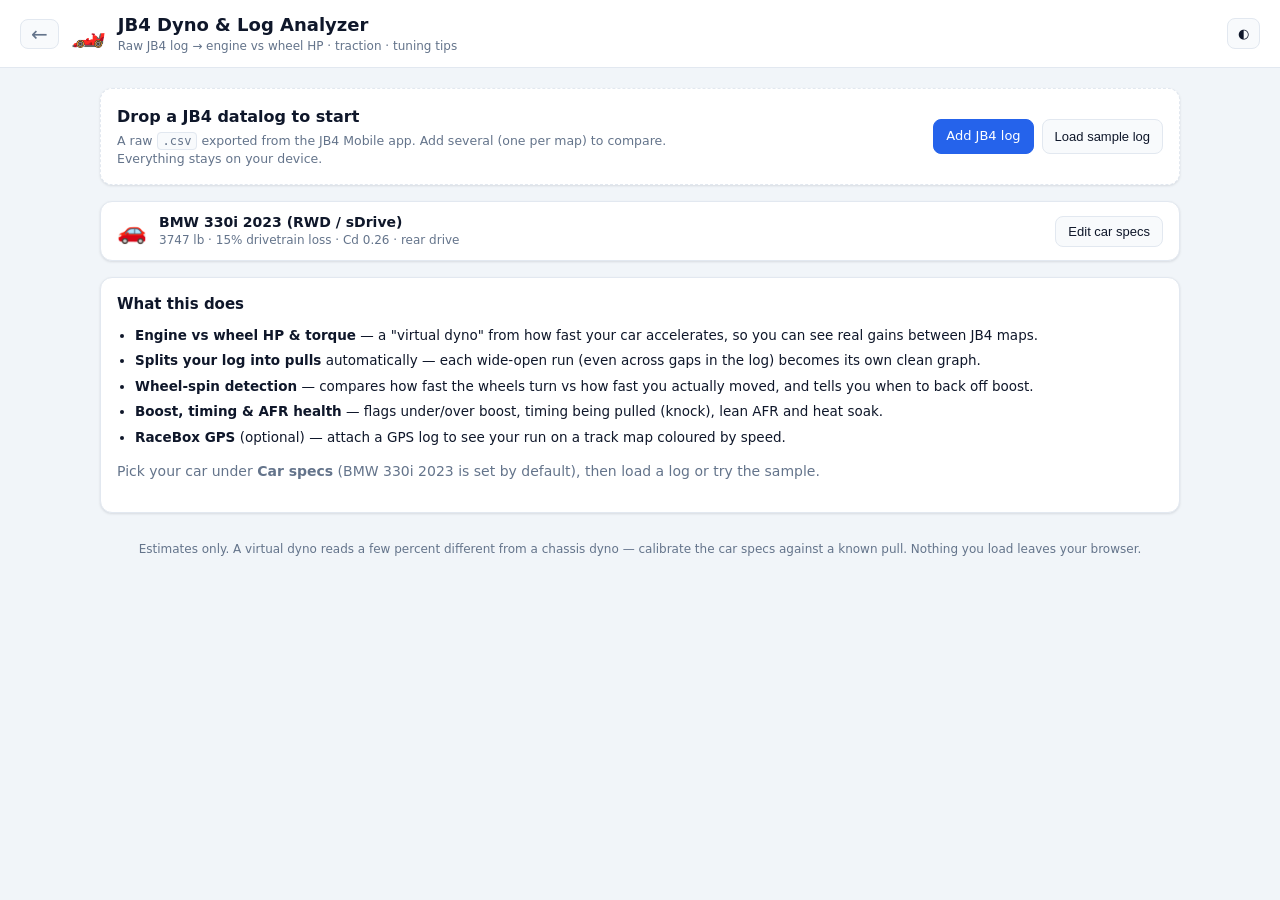
==== projects/jb4/index.html @ f8d7503d "Restructure into multi-project hub; add JB4 Dyno & Log Analyzer Home index.html is now a landing hub" ====
<!DOCTYPE html>
<html lang="en">
<head>
  <meta charset="UTF-8" />
  <meta name="viewport" content="width=device-width, initial-scale=1.0" />
  <title>JB4 Dyno & Log Analyzer</title>
  <meta name="description" content="Upload a raw JB4 datalog and see engine vs wheel horsepower & torque, boost/timing/AFR health, wheel-spin detection, JB4 map comparison, and plain-English tuning recommendations. Optional RaceBox GPS track. Fully client-side, single self-contained file." />
  <link rel="icon" href="data:image/svg+xml,<svg xmlns='http://www.w3.org/2000/svg' viewBox='0 0 100 100'><text y='.9em' font-size='90'>🏎️</text></svg>" />
  <style>
/* ---------- Theme tokens ---------- */
:root {
  --bg: #f1f5f9;
  --panel: #ffffff;
  --panel-2: #f8fafc;
  --fg: #0f172a;
  --fg-soft: #64748b;
  --border: #e2e8f0;
  --grid: rgba(15, 23, 42, 0.08);
  --primary: #2563eb;
  --primary-fg: #ffffff;
  --good: #059669;
  --mid: #d97706;
  --bad: #dc2626;
  --shadow: 0 1px 3px rgba(15, 23, 42, 0.08), 0 1px 2px rgba(15, 23, 42, 0.04);
}
@media (prefers-color-scheme: dark) {
  :root:not([data-theme="light"]) {
    --bg: #0b1220; --panel: #111827; --panel-2: #0f172a; --fg: #e2e8f0;
    --fg-soft: #94a3b8; --border: #1f2937; --grid: rgba(148,163,184,0.14);
    --shadow: 0 1px 3px rgba(0,0,0,0.4);
  }
}
body[data-theme="dark"] {
  --bg: #0b1220; --panel: #111827; --panel-2: #0f172a; --fg: #e2e8f0;
  --fg-soft: #94a3b8; --border: #1f2937; --grid: rgba(148,163,184,0.14);
  --shadow: 0 1px 3px rgba(0,0,0,0.4);
}

* { box-sizing: border-box; }
html, body { margin: 0; padding: 0; }
body {
  font-family: system-ui, -apple-system, "Segoe UI", Roboto, Helvetica, Arial, sans-serif;
  background: var(--bg); color: var(--fg); font-size: 14px; line-height: 1.45;
}
code { background: var(--panel-2); border: 1px solid var(--border); border-radius: 4px; padding: 1px 5px; font-size: 12px; }
.muted { color: var(--fg-soft); }
.small { font-size: 12px; }

/* ---------- Top bar ---------- */
.topbar {
  display: flex; align-items: center; justify-content: space-between; gap: 16px;
  padding: 12px 20px; background: var(--panel); border-bottom: 1px solid var(--border);
  position: sticky; top: 0; z-index: 20;
}
.brand { display: flex; align-items: center; gap: 12px; }
.home-link { text-decoration: none; color: var(--fg-soft); font-size: 20px; line-height: 1; padding: 4px 10px; border-radius: 8px; border: 1px solid var(--border); background: var(--panel-2); }
.home-link:hover { color: var(--primary); border-color: var(--primary); }
.logo { font-size: 28px; }
.topbar h1 { font-size: 18px; margin: 0; }
.topbar .sub { color: var(--fg-soft); font-size: 12px; }
.toolbar { display: flex; gap: 8px; }

/* ---------- Buttons ---------- */
.btn { background: var(--panel-2); color: var(--fg); border: 1px solid var(--border); border-radius: 8px; padding: 7px 12px; font-size: 13px; cursor: pointer; transition: background .15s, border-color .15s; display: inline-flex; align-items: center; gap: 6px; }
.btn:hover { border-color: var(--primary); }
.btn-primary { background: var(--primary); color: var(--primary-fg); border-color: var(--primary); }
.btn-primary:hover { filter: brightness(1.05); }
.btn.icon-only { padding: 7px 10px; }
.btn.tiny { padding: 3px 8px; font-size: 12px; }
.icon-btn { background: none; border: none; font-size: 16px; cursor: pointer; color: var(--fg-soft); }
.icon-btn:hover { color: var(--bad); }

/* ---------- Content ---------- */
.content { max-width: 1120px; margin: 0 auto; padding: 20px; display: flex; flex-direction: column; gap: 16px; }
.panel { background: var(--panel); border: 1px solid var(--border); border-radius: 12px; padding: 16px; box-shadow: var(--shadow); }
.panel-title { font-size: 13px; font-weight: 700; text-transform: uppercase; letter-spacing: .04em; color: var(--fg-soft); margin-bottom: 12px; }

/* ---------- Uploader ---------- */
.uploader { display: flex; align-items: center; justify-content: space-between; gap: 16px; border: 1.5px dashed var(--border); flex-wrap: wrap; }
.uploader.drag { border-color: var(--primary); background: color-mix(in srgb, var(--primary) 6%, var(--panel)); }
.up-title { font-size: 16px; font-weight: 600; }
.up-sub { color: var(--fg-soft); font-size: 12.5px; max-width: 560px; margin-top: 3px; }
.up-actions { display: flex; gap: 8px; flex-wrap: wrap; }

/* ---------- Empty state ---------- */
.empty h3 { margin: 0 0 10px; font-size: 15px; }
.empty-list { margin: 0 0 10px; padding-left: 18px; display: flex; flex-direction: column; gap: 6px; font-size: 13.5px; }
.empty-list li { color: var(--fg); }

/* ---------- Specs bar ---------- */
.specs-bar { display: flex; align-items: center; justify-content: space-between; gap: 12px; background: var(--panel); border: 1px solid var(--border); border-radius: 12px; padding: 10px 16px; box-shadow: var(--shadow); }
.specs-summary { display: flex; align-items: center; gap: 12px; }
.specs-icon { font-size: 24px; }
.specs-car { font-weight: 600; }
.specs-meta { color: var(--fg-soft); font-size: 12px; }

/* ---------- Session list ---------- */
.session-list { display: grid; grid-template-columns: repeat(auto-fill, minmax(320px, 1fr)); gap: 12px; }
.session-card { border: 1px solid var(--border); border-radius: 10px; padding: 12px; background: var(--panel-2); }
.session-card.active { border-color: var(--primary); box-shadow: 0 0 0 1px var(--primary) inset; }
.sc-top { display: flex; align-items: center; justify-content: space-between; gap: 8px; }
.sc-name { background: none; border: none; color: var(--fg); font-weight: 600; font-size: 13.5px; cursor: pointer; text-align: left; padding: 0; }
.sc-name:hover { color: var(--primary); }
.sc-meta { color: var(--fg-soft); font-size: 11.5px; margin: 6px 0 10px; line-height: 1.5; }
.sc-row { display: flex; flex-wrap: wrap; gap: 10px; align-items: flex-end; }
.mini { display: flex; flex-direction: column; gap: 3px; font-size: 11px; color: var(--fg-soft); }
.mini-input { background: var(--panel); color: var(--fg); border: 1px solid var(--border); border-radius: 6px; padding: 5px 7px; font-size: 12.5px; max-width: 170px; }
.gps-label { justify-content: flex-end; }

/* ---------- KPIs ---------- */
.kpi-row { display: grid; grid-template-columns: repeat(auto-fit, minmax(160px, 1fr)); gap: 12px; }
.kpi { background: var(--panel); border: 1px solid var(--border); border-radius: 12px; padding: 14px 16px; box-shadow: var(--shadow); }
.kpi-value { font-size: 26px; font-weight: 700; }
.kpi-value .u { font-size: 13px; color: var(--fg-soft); font-weight: 500; }
.kpi-label { color: var(--fg-soft); font-size: 12px; margin-top: 2px; }
.kpi-sub { color: var(--fg-soft); font-size: 11px; margin-top: 6px; }

/* ---------- Results head ---------- */
.results { display: flex; flex-direction: column; gap: 14px; }
.results-head { display: flex; align-items: baseline; justify-content: space-between; gap: 10px; flex-wrap: wrap; }
.results-head h2 { font-size: 17px; margin: 0; }

/* ---------- Chart cards ---------- */
.chart-grid { display: grid; grid-template-columns: repeat(auto-fit, minmax(360px, 1fr)); gap: 14px; }
.card { background: var(--panel); border: 1px solid var(--border); border-radius: 12px; padding: 14px 16px; box-shadow: var(--shadow); }
.card.wide { grid-column: 1 / -1; }
.card-head { display: flex; align-items: center; justify-content: space-between; gap: 8px; margin-bottom: 8px; }
.card-head h3 { font-size: 14px; margin: 0; }
.card-head .muted { font-size: 11px; }
.card-foot { font-size: 11px; margin-top: 8px; }
.canvas-wrap { position: relative; height: 260px; }
.map-wrap { height: 300px; }
.chart-offline { display: flex; align-items: center; justify-content: center; height: 100%; color: var(--fg-soft); }

/* ---------- Recommendations ---------- */
.recs .insight-list { list-style: none; margin: 0; padding: 0; display: flex; flex-direction: column; gap: 8px; }
.insight { padding: 10px 12px; border-radius: 8px; border-left: 3px solid var(--fg-soft); background: var(--panel-2); }
.insight.good { border-left-color: var(--good); }
.insight.warn { border-left-color: var(--mid); }
.insight.bad { border-left-color: var(--bad); }
.insight.info { border-left-color: var(--primary); }
.ins-title { font-weight: 600; font-size: 13.5px; }
.ins-detail { color: var(--fg-soft); font-size: 12.5px; margin-top: 3px; }

/* ---------- Table ---------- */
.table-wrap { overflow-x: auto; background: var(--panel); border: 1px solid var(--border); border-radius: 12px; box-shadow: var(--shadow); }
.data-table { width: 100%; border-collapse: collapse; font-size: 13px; }
.data-table th, .data-table td { padding: 9px 12px; text-align: right; white-space: nowrap; }
.data-table th { color: var(--fg-soft); font-weight: 600; font-size: 11px; text-transform: uppercase; letter-spacing: .03em; border-bottom: 1px solid var(--border); background: var(--panel-2); }
.data-table td { border-bottom: 1px solid var(--border); }
.data-table tr:last-child td { border-bottom: none; }
.data-table td.name, .data-table th:first-child { text-align: left; font-weight: 600; }
.data-table td.ok { color: var(--good); font-weight: 600; }
.data-table td.bad { color: var(--bad); font-weight: 600; }

/* ---------- Modal ---------- */
.modal-overlay { position: fixed; inset: 0; background: rgba(15,23,42,.5); display: flex; align-items: flex-start; justify-content: center; padding: 40px 16px; z-index: 50; overflow-y: auto; }
.modal { background: var(--panel); border: 1px solid var(--border); border-radius: 14px; width: 100%; max-width: 560px; box-shadow: 0 20px 40px rgba(0,0,0,.3); }
.modal-head { display: flex; align-items: center; justify-content: space-between; padding: 14px 18px; border-bottom: 1px solid var(--border); }
.modal-head h3 { margin: 0; font-size: 16px; }
.modal-body { padding: 16px 18px; }
.modal-foot { display: flex; justify-content: flex-end; gap: 8px; padding: 14px 18px; border-top: 1px solid var(--border); }
.fld { display: flex; flex-direction: column; gap: 4px; margin-bottom: 12px; font-size: 12px; color: var(--fg-soft); }
.fld input, .fld select { background: var(--panel-2); color: var(--fg); border: 1px solid var(--border); border-radius: 8px; padding: 8px 10px; font-size: 14px; }
.num-grid { display: grid; grid-template-columns: repeat(2, 1fr); gap: 10px 14px; }

.pagefoot { max-width: 1120px; margin: 8px auto 30px; padding: 0 20px; color: var(--fg-soft); font-size: 12px; text-align: center; }

@media (max-width: 700px) {
  .num-grid { grid-template-columns: 1fr; }
  .content { padding: 14px; }
}

  </style>
</head>
<body>
  <header class="topbar">
    <div class="brand">
      <a class="home-link" href="../../index.html" title="All projects">←</a>
      <span class="logo">🏎️</span>
      <div>
        <h1>JB4 Dyno &amp; Log Analyzer</h1>
        <div class="sub">Raw JB4 log → engine vs wheel HP · traction · tuning tips</div>
      </div>
    </div>
    <div class="toolbar">
      <button class="btn icon-only" id="btnTheme" title="Toggle theme">◐</button>
    </div>
  </header>

  <main id="main" class="content"><!-- rendered by app.js --></main>

  <footer class="pagefoot">
    Estimates only. A virtual dyno reads a few percent different from a chassis dyno —
    calibrate the car specs against a known pull. Nothing you load leaves your browser.
  </footer>

  <script>
/* ===== src/jb4/js/chart.umd.min.js ===== */
/**
 * Skipped minification because the original files appears to be already minified.
 * Original file: /npm/chart.js@4.4.1/dist/chart.umd.js
 *
 * Do NOT use SRI with dynamically generated files! More information: https://www.jsdelivr.com/using-sri-with-dynamic-files
 */
/*!
 * Chart.js v4.4.1
 * https://www.chartjs.org
 * (c) 2023 Chart.js Contributors
 * Released under the MIT License
 */
!function(t,e){"object"==typeof exports&&"undefined"!=typeof module?module.exports=e():"function"==typeof define&&define.amd?define(e):(t="undefined"!=typeof globalThis?globalThis:t||self).Chart=e()}(this,(function(){"use strict";var t=Object.freeze({__proto__:null,get Colors(){return Go},get Decimation(){return Qo},get Filler(){return ma},get Legend(){return ya},get SubTitle(){return ka},get Title(){return Ma},get Tooltip(){return Ba}});function e(){}const i=(()=>{let t=0;return()=>t++})();function s(t){return null==t}function n(t){if(Array.isArray&&Array.isArray(t))return!0;const e=Object.prototype.toString.call(t);return"[object"===e.slice(0,7)&&"Array]"===e.slice(-6)}function o(t){return null!==t&&"[object Object]"===Object.prototype.toString.call(t)}function a(t){return("number"==typeof t||t instanceof Number)&&isFinite(+t)}function r(t,e){return a(t)?t:e}function l(t,e){return void 0===t?e:t}const h=(t,e)=>"string"==typeof t&&t.endsWith("%")?parseFloat(t)/100:+t/e,c=(t,e)=>"string"==typeof t&&t.endsWith("%")?parseFloat(t)/100*e:+t;function d(t,e,i){if(t&&"function"==typeof t.call)return t.apply(i,e)}function u(t,e,i,s){let a,r,l;if(n(t))if(r=t.length,s)for(a=r-1;a>=0;a--)e.call(i,t[a],a);else for(a=0;a<r;a++)e.call(i,t[a],a);else if(o(t))for(l=Object.keys(t),r=l.length,a=0;a<r;a++)e.call(i,t[l[a]],l[a])}function f(t,e){let i,s,n,o;if(!t||!e||t.length!==e.length)return!1;for(i=0,s=t.length;i<s;++i)if(n=t[i],o=e[i],n.datasetIndex!==o.datasetIndex||n.index!==o.index)return!1;return!0}function g(t){if(n(t))return t.map(g);if(o(t)){const e=Object.create(null),i=Object.keys(t),s=i.length;let n=0;for(;n<s;++n)e[i[n]]=g(t[i[n]]);return e}return t}function p(t){return-1===["__proto__","prototype","constructor"].indexOf(t)}function m(t,e,i,s){if(!p(t))return;const n=e[t],a=i[t];o(n)&&o(a)?b(n,a,s):e[t]=g(a)}function b(t,e,i){const s=n(e)?e:[e],a=s.length;if(!o(t))return t;const r=(i=i||{}).merger||m;let l;for(let e=0;e<a;++e){if(l=s[e],!o(l))continue;const n=Object.keys(l);for(let e=0,s=n.length;e<s;++e)r(n[e],t,l,i)}return t}function x(t,e){return b(t,e,{merger:_})}function _(t,e,i){if(!p(t))return;const s=e[t],n=i[t];o(s)&&o(n)?x(s,n):Object.prototype.hasOwnProperty.call(e,t)||(e[t]=g(n))}const y={"":t=>t,x:t=>t.x,y:t=>t.y};function v(t){const e=t.split("."),i=[];let s="";for(const t of e)s+=t,s.endsWith("\\")?s=s.slice(0,-1)+".":(i.push(s),s="");return i}function M(t,e){const i=y[e]||(y[e]=function(t){const e=v(t);return t=>{for(const i of e){if(""===i)break;t=t&&t[i]}return t}}(e));return i(t)}function w(t){return t.charAt(0).toUpperCase()+t.slice(1)}const k=t=>void 0!==t,S=t=>"function"==typeof t,P=(t,e)=>{if(t.size!==e.size)return!1;for(const i of t)if(!e.has(i))return!1;return!0};function D(t){return"mouseup"===t.type||"click"===t.type||"contextmenu"===t.type}const C=Math.PI,O=2*C,A=O+C,T=Number.POSITIVE_INFINITY,L=C/180,E=C/2,R=C/4,I=2*C/3,z=Math.log10,F=Math.sign;function V(t,e,i){return Math.abs(t-e)<i}function B(t){const e=Math.round(t);t=V(t,e,t/1e3)?e:t;const i=Math.pow(10,Math.floor(z(t))),s=t/i;return(s<=1?1:s<=2?2:s<=5?5:10)*i}function W(t){const e=[],i=Math.sqrt(t);let s;for(s=1;s<i;s++)t%s==0&&(e.push(s),e.push(t/s));return i===(0|i)&&e.push(i),e.sort(((t,e)=>t-e)).pop(),e}function N(t){return!isNaN(parseFloat(t))&&isFinite(t)}function H(t,e){const i=Math.round(t);return i-e<=t&&i+e>=t}function j(t,e,i){let s,n,o;for(s=0,n=t.length;s<n;s++)o=t[s][i],isNaN(o)||(e.min=Math.min(e.min,o),e.max=Math.max(e.max,o))}function $(t){return t*(C/180)}function Y(t){return t*(180/C)}function U(t){if(!a(t))return;let e=1,i=0;for(;Math.round(t*e)/e!==t;)e*=10,i++;return i}function X(t,e){const i=e.x-t.x,s=e.y-t.y,n=Math.sqrt(i*i+s*s);let o=Math.atan2(s,i);return o<-.5*C&&(o+=O),{angle:o,distance:n}}function q(t,e){return Math.sqrt(Math.pow(e.x-t.x,2)+Math.pow(e.y-t.y,2))}function K(t,e){return(t-e+A)%O-C}function G(t){return(t%O+O)%O}function Z(t,e,i,s){const n=G(t),o=G(e),a=G(i),r=G(o-n),l=G(a-n),h=G(n-o),c=G(n-a);return n===o||n===a||s&&o===a||r>l&&h<c}function J(t,e,i){return Math.max(e,Math.min(i,t))}function Q(t){return J(t,-32768,32767)}function tt(t,e,i,s=1e-6){return t>=Math.min(e,i)-s&&t<=Math.max(e,i)+s}function et(t,e,i){i=i||(i=>t[i]<e);let s,n=t.length-1,o=0;for(;n-o>1;)s=o+n>>1,i(s)?o=s:n=s;return{lo:o,hi:n}}const it=(t,e,i,s)=>et(t,i,s?s=>{const n=t[s][e];return n<i||n===i&&t[s+1][e]===i}:s=>t[s][e]<i),st=(t,e,i)=>et(t,i,(s=>t[s][e]>=i));function nt(t,e,i){let s=0,n=t.length;for(;s<n&&t[s]<e;)s++;for(;n>s&&t[n-1]>i;)n--;return s>0||n<t.length?t.slice(s,n):t}const ot=["push","pop","shift","splice","unshift"];function at(t,e){t._chartjs?t._chartjs.listeners.push(e):(Object.defineProperty(t,"_chartjs",{configurable:!0,enumerable:!1,value:{listeners:[e]}}),ot.forEach((e=>{const i="_onData"+w(e),s=t[e];Object.defineProperty(t,e,{configurable:!0,enumerable:!1,value(...e){const n=s.apply(this,e);return t._chartjs.listeners.forEach((t=>{"function"==typeof t[i]&&t[i](...e)})),n}})})))}function rt(t,e){const i=t._chartjs;if(!i)return;const s=i.listeners,n=s.indexOf(e);-1!==n&&s.splice(n,1),s.length>0||(ot.forEach((e=>{delete t[e]})),delete t._chartjs)}function lt(t){const e=new Set(t);return e.size===t.length?t:Array.from(e)}const ht="undefined"==typeof window?function(t){return t()}:window.requestAnimationFrame;function ct(t,e){let i=[],s=!1;return function(...n){i=n,s||(s=!0,ht.call(window,(()=>{s=!1,t.apply(e,i)})))}}function dt(t,e){let i;return function(...s){return e?(clearTimeout(i),i=setTimeout(t,e,s)):t.apply(this,s),e}}const ut=t=>"start"===t?"left":"end"===t?"right":"center",ft=(t,e,i)=>"start"===t?e:"end"===t?i:(e+i)/2,gt=(t,e,i,s)=>t===(s?"left":"right")?i:"center"===t?(e+i)/2:e;function pt(t,e,i){const s=e.length;let n=0,o=s;if(t._sorted){const{iScale:a,_parsed:r}=t,l=a.axis,{min:h,max:c,minDefined:d,maxDefined:u}=a.getUserBounds();d&&(n=J(Math.min(it(r,l,h).lo,i?s:it(e,l,a.getPixelForValue(h)).lo),0,s-1)),o=u?J(Math.max(it(r,a.axis,c,!0).hi+1,i?0:it(e,l,a.getPixelForValue(c),!0).hi+1),n,s)-n:s-n}return{start:n,count:o}}function mt(t){const{xScale:e,yScale:i,_scaleRanges:s}=t,n={xmin:e.min,xmax:e.max,ymin:i.min,ymax:i.max};if(!s)return t._scaleRanges=n,!0;const o=s.xmin!==e.min||s.xmax!==e.max||s.ymin!==i.min||s.ymax!==i.max;return Object.assign(s,n),o}class bt{constructor(){this._request=null,this._charts=new Map,this._running=!1,this._lastDate=void 0}_notify(t,e,i,s){const n=e.listeners[s],o=e.duration;n.forEach((s=>s({chart:t,initial:e.initial,numSteps:o,currentStep:Math.min(i-e.start,o)})))}_refresh(){this._request||(this._running=!0,this._request=ht.call(window,(()=>{this._update(),this._request=null,this._running&&this._refresh()})))}_update(t=Date.now()){let e=0;this._charts.forEach(((i,s)=>{if(!i.running||!i.items.length)return;const n=i.items;let o,a=n.length-1,r=!1;for(;a>=0;--a)o=n[a],o._active?(o._total>i.duration&&(i.duration=o._total),o.tick(t),r=!0):(n[a]=n[n.length-1],n.pop());r&&(s.draw(),this._notify(s,i,t,"progress")),n.length||(i.running=!1,this._notify(s,i,t,"complete"),i.initial=!1),e+=n.length})),this._lastDate=t,0===e&&(this._running=!1)}_getAnims(t){const e=this._charts;let i=e.get(t);return i||(i={running:!1,initial:!0,items:[],listeners:{complete:[],progress:[]}},e.set(t,i)),i}listen(t,e,i){this._getAnims(t).listeners[e].push(i)}add(t,e){e&&e.length&&this._getAnims(t).items.push(...e)}has(t){return this._getAnims(t).items.length>0}start(t){const e=this._charts.get(t);e&&(e.running=!0,e.start=Date.now(),e.duration=e.items.reduce(((t,e)=>Math.max(t,e._duration)),0),this._refresh())}running(t){if(!this._running)return!1;const e=this._charts.get(t);return!!(e&&e.running&&e.items.length)}stop(t){const e=this._charts.get(t);if(!e||!e.items.length)return;const i=e.items;let s=i.length-1;for(;s>=0;--s)i[s].cancel();e.items=[],this._notify(t,e,Date.now(),"complete")}remove(t){return this._charts.delete(t)}}var xt=new bt;
/*!
 * @kurkle/color v0.3.2
 * https://github.com/kurkle/color#readme
 * (c) 2023 Jukka Kurkela
 * Released under the MIT License
 */function _t(t){return t+.5|0}const yt=(t,e,i)=>Math.max(Math.min(t,i),e);function vt(t){return yt(_t(2.55*t),0,255)}function Mt(t){return yt(_t(255*t),0,255)}function wt(t){return yt(_t(t/2.55)/100,0,1)}function kt(t){return yt(_t(100*t),0,100)}const St={0:0,1:1,2:2,3:3,4:4,5:5,6:6,7:7,8:8,9:9,A:10,B:11,C:12,D:13,E:14,F:15,a:10,b:11,c:12,d:13,e:14,f:15},Pt=[..."0123456789ABCDEF"],Dt=t=>Pt[15&t],Ct=t=>Pt[(240&t)>>4]+Pt[15&t],Ot=t=>(240&t)>>4==(15&t);function At(t){var e=(t=>Ot(t.r)&&Ot(t.g)&&Ot(t.b)&&Ot(t.a))(t)?Dt:Ct;return t?"#"+e(t.r)+e(t.g)+e(t.b)+((t,e)=>t<255?e(t):"")(t.a,e):void 0}const Tt=/^(hsla?|hwb|hsv)\(\s*([-+.e\d]+)(?:deg)?[\s,]+([-+.e\d]+)%[\s,]+([-+.e\d]+)%(?:[\s,]+([-+.e\d]+)(%)?)?\s*\)$/;function Lt(t,e,i){const s=e*Math.min(i,1-i),n=(e,n=(e+t/30)%12)=>i-s*Math.max(Math.min(n-3,9-n,1),-1);return[n(0),n(8),n(4)]}function Et(t,e,i){const s=(s,n=(s+t/60)%6)=>i-i*e*Math.max(Math.min(n,4-n,1),0);return[s(5),s(3),s(1)]}function Rt(t,e,i){const s=Lt(t,1,.5);let n;for(e+i>1&&(n=1/(e+i),e*=n,i*=n),n=0;n<3;n++)s[n]*=1-e-i,s[n]+=e;return s}function It(t){const e=t.r/255,i=t.g/255,s=t.b/255,n=Math.max(e,i,s),o=Math.min(e,i,s),a=(n+o)/2;let r,l,h;return n!==o&&(h=n-o,l=a>.5?h/(2-n-o):h/(n+o),r=function(t,e,i,s,n){return t===n?(e-i)/s+(e<i?6:0):e===n?(i-t)/s+2:(t-e)/s+4}(e,i,s,h,n),r=60*r+.5),[0|r,l||0,a]}function zt(t,e,i,s){return(Array.isArray(e)?t(e[0],e[1],e[2]):t(e,i,s)).map(Mt)}function Ft(t,e,i){return zt(Lt,t,e,i)}function Vt(t){return(t%360+360)%360}function Bt(t){const e=Tt.exec(t);let i,s=255;if(!e)return;e[5]!==i&&(s=e[6]?vt(+e[5]):Mt(+e[5]));const n=Vt(+e[2]),o=+e[3]/100,a=+e[4]/100;return i="hwb"===e[1]?function(t,e,i){return zt(Rt,t,e,i)}(n,o,a):"hsv"===e[1]?function(t,e,i){return zt(Et,t,e,i)}(n,o,a):Ft(n,o,a),{r:i[0],g:i[1],b:i[2],a:s}}const Wt={x:"dark",Z:"light",Y:"re",X:"blu",W:"gr",V:"medium",U:"slate",A:"ee",T:"ol",S:"or",B:"ra",C:"lateg",D:"ights",R:"in",Q:"turquois",E:"hi",P:"ro",O:"al",N:"le",M:"de",L:"yello",F:"en",K:"ch",G:"arks",H:"ea",I:"ightg",J:"wh"},Nt={OiceXe:"f0f8ff",antiquewEte:"faebd7",aqua:"ffff",aquamarRe:"7fffd4",azuY:"f0ffff",beige:"f5f5dc",bisque:"ffe4c4",black:"0",blanKedOmond:"ffebcd",Xe:"ff",XeviTet:"8a2be2",bPwn:"a52a2a",burlywood:"deb887",caMtXe:"5f9ea0",KartYuse:"7fff00",KocTate:"d2691e",cSO:"ff7f50",cSnflowerXe:"6495ed",cSnsilk:"fff8dc",crimson:"dc143c",cyan:"ffff",xXe:"8b",xcyan:"8b8b",xgTMnPd:"b8860b",xWay:"a9a9a9",xgYF:"6400",xgYy:"a9a9a9",xkhaki:"bdb76b",xmagFta:"8b008b",xTivegYF:"556b2f",xSange:"ff8c00",xScEd:"9932cc",xYd:"8b0000",xsOmon:"e9967a",xsHgYF:"8fbc8f",xUXe:"483d8b",xUWay:"2f4f4f",xUgYy:"2f4f4f",xQe:"ced1",xviTet:"9400d3",dAppRk:"ff1493",dApskyXe:"bfff",dimWay:"696969",dimgYy:"696969",dodgerXe:"1e90ff",fiYbrick:"b22222",flSOwEte:"fffaf0",foYstWAn:"228b22",fuKsia:"ff00ff",gaRsbSo:"dcdcdc",ghostwEte:"f8f8ff",gTd:"ffd700",gTMnPd:"daa520",Way:"808080",gYF:"8000",gYFLw:"adff2f",gYy:"808080",honeyMw:"f0fff0",hotpRk:"ff69b4",RdianYd:"cd5c5c",Rdigo:"4b0082",ivSy:"fffff0",khaki:"f0e68c",lavFMr:"e6e6fa",lavFMrXsh:"fff0f5",lawngYF:"7cfc00",NmoncEffon:"fffacd",ZXe:"add8e6",ZcSO:"f08080",Zcyan:"e0ffff",ZgTMnPdLw:"fafad2",ZWay:"d3d3d3",ZgYF:"90ee90",ZgYy:"d3d3d3",ZpRk:"ffb6c1",ZsOmon:"ffa07a",ZsHgYF:"20b2aa",ZskyXe:"87cefa",ZUWay:"778899",ZUgYy:"778899",ZstAlXe:"b0c4de",ZLw:"ffffe0",lime:"ff00",limegYF:"32cd32",lRF:"faf0e6",magFta:"ff00ff",maPon:"800000",VaquamarRe:"66cdaa",VXe:"cd",VScEd:"ba55d3",VpurpN:"9370db",VsHgYF:"3cb371",VUXe:"7b68ee",VsprRggYF:"fa9a",VQe:"48d1cc",VviTetYd:"c71585",midnightXe:"191970",mRtcYam:"f5fffa",mistyPse:"ffe4e1",moccasR:"ffe4b5",navajowEte:"ffdead",navy:"80",Tdlace:"fdf5e6",Tive:"808000",TivedBb:"6b8e23",Sange:"ffa500",SangeYd:"ff4500",ScEd:"da70d6",pOegTMnPd:"eee8aa",pOegYF:"98fb98",pOeQe:"afeeee",pOeviTetYd:"db7093",papayawEp:"ffefd5",pHKpuff:"ffdab9",peru:"cd853f",pRk:"ffc0cb",plum:"dda0dd",powMrXe:"b0e0e6",purpN:"800080",YbeccapurpN:"663399",Yd:"ff0000",Psybrown:"bc8f8f",PyOXe:"4169e1",saddNbPwn:"8b4513",sOmon:"fa8072",sandybPwn:"f4a460",sHgYF:"2e8b57",sHshell:"fff5ee",siFna:"a0522d",silver:"c0c0c0",skyXe:"87ceeb",UXe:"6a5acd",UWay:"708090",UgYy:"708090",snow:"fffafa",sprRggYF:"ff7f",stAlXe:"4682b4",tan:"d2b48c",teO:"8080",tEstN:"d8bfd8",tomato:"ff6347",Qe:"40e0d0",viTet:"ee82ee",JHt:"f5deb3",wEte:"ffffff",wEtesmoke:"f5f5f5",Lw:"ffff00",LwgYF:"9acd32"};let Ht;function jt(t){Ht||(Ht=function(){const t={},e=Object.keys(Nt),i=Object.keys(Wt);let s,n,o,a,r;for(s=0;s<e.length;s++){for(a=r=e[s],n=0;n<i.length;n++)o=i[n],r=r.replace(o,Wt[o]);o=parseInt(Nt[a],16),t[r]=[o>>16&255,o>>8&255,255&o]}return t}(),Ht.transparent=[0,0,0,0]);const e=Ht[t.toLowerCase()];return e&&{r:e[0],g:e[1],b:e[2],a:4===e.length?e[3]:255}}const $t=/^rgba?\(\s*([-+.\d]+)(%)?[\s,]+([-+.e\d]+)(%)?[\s,]+([-+.e\d]+)(%)?(?:[\s,/]+([-+.e\d]+)(%)?)?\s*\)$/;const Yt=t=>t<=.0031308?12.92*t:1.055*Math.pow(t,1/2.4)-.055,Ut=t=>t<=.04045?t/12.92:Math.pow((t+.055)/1.055,2.4);function Xt(t,e,i){if(t){let s=It(t);s[e]=Math.max(0,Math.min(s[e]+s[e]*i,0===e?360:1)),s=Ft(s),t.r=s[0],t.g=s[1],t.b=s[2]}}function qt(t,e){return t?Object.assign(e||{},t):t}function Kt(t){var e={r:0,g:0,b:0,a:255};return Array.isArray(t)?t.length>=3&&(e={r:t[0],g:t[1],b:t[2],a:255},t.length>3&&(e.a=Mt(t[3]))):(e=qt(t,{r:0,g:0,b:0,a:1})).a=Mt(e.a),e}function Gt(t){return"r"===t.charAt(0)?function(t){const e=$t.exec(t);let i,s,n,o=255;if(e){if(e[7]!==i){const t=+e[7];o=e[8]?vt(t):yt(255*t,0,255)}return i=+e[1],s=+e[3],n=+e[5],i=255&(e[2]?vt(i):yt(i,0,255)),s=255&(e[4]?vt(s):yt(s,0,255)),n=255&(e[6]?vt(n):yt(n,0,255)),{r:i,g:s,b:n,a:o}}}(t):Bt(t)}class Zt{constructor(t){if(t instanceof Zt)return t;const e=typeof t;let i;var s,n,o;"object"===e?i=Kt(t):"string"===e&&(o=(s=t).length,"#"===s[0]&&(4===o||5===o?n={r:255&17*St[s[1]],g:255&17*St[s[2]],b:255&17*St[s[3]],a:5===o?17*St[s[4]]:255}:7!==o&&9!==o||(n={r:St[s[1]]<<4|St[s[2]],g:St[s[3]]<<4|St[s[4]],b:St[s[5]]<<4|St[s[6]],a:9===o?St[s[7]]<<4|St[s[8]]:255})),i=n||jt(t)||Gt(t)),this._rgb=i,this._valid=!!i}get valid(){return this._valid}get rgb(){var t=qt(this._rgb);return t&&(t.a=wt(t.a)),t}set rgb(t){this._rgb=Kt(t)}rgbString(){return this._valid?(t=this._rgb)&&(t.a<255?`rgba(${t.r}, ${t.g}, ${t.b}, ${wt(t.a)})`:`rgb(${t.r}, ${t.g}, ${t.b})`):void 0;var t}hexString(){return this._valid?At(this._rgb):void 0}hslString(){return this._valid?function(t){if(!t)return;const e=It(t),i=e[0],s=kt(e[1]),n=kt(e[2]);return t.a<255?`hsla(${i}, ${s}%, ${n}%, ${wt(t.a)})`:`hsl(${i}, ${s}%, ${n}%)`}(this._rgb):void 0}mix(t,e){if(t){const i=this.rgb,s=t.rgb;let n;const o=e===n?.5:e,a=2*o-1,r=i.a-s.a,l=((a*r==-1?a:(a+r)/(1+a*r))+1)/2;n=1-l,i.r=255&l*i.r+n*s.r+.5,i.g=255&l*i.g+n*s.g+.5,i.b=255&l*i.b+n*s.b+.5,i.a=o*i.a+(1-o)*s.a,this.rgb=i}return this}interpolate(t,e){return t&&(this._rgb=function(t,e,i){const s=Ut(wt(t.r)),n=Ut(wt(t.g)),o=Ut(wt(t.b));return{r:Mt(Yt(s+i*(Ut(wt(e.r))-s))),g:Mt(Yt(n+i*(Ut(wt(e.g))-n))),b:Mt(Yt(o+i*(Ut(wt(e.b))-o))),a:t.a+i*(e.a-t.a)}}(this._rgb,t._rgb,e)),this}clone(){return new Zt(this.rgb)}alpha(t){return this._rgb.a=Mt(t),this}clearer(t){return this._rgb.a*=1-t,this}greyscale(){const t=this._rgb,e=_t(.3*t.r+.59*t.g+.11*t.b);return t.r=t.g=t.b=e,this}opaquer(t){return this._rgb.a*=1+t,this}negate(){const t=this._rgb;return t.r=255-t.r,t.g=255-t.g,t.b=255-t.b,this}lighten(t){return Xt(this._rgb,2,t),this}darken(t){return Xt(this._rgb,2,-t),this}saturate(t){return Xt(this._rgb,1,t),this}desaturate(t){return Xt(this._rgb,1,-t),this}rotate(t){return function(t,e){var i=It(t);i[0]=Vt(i[0]+e),i=Ft(i),t.r=i[0],t.g=i[1],t.b=i[2]}(this._rgb,t),this}}function Jt(t){if(t&&"object"==typeof t){const e=t.toString();return"[object CanvasPattern]"===e||"[object CanvasGradient]"===e}return!1}function Qt(t){return Jt(t)?t:new Zt(t)}function te(t){return Jt(t)?t:new Zt(t).saturate(.5).darken(.1).hexString()}const ee=["x","y","borderWidth","radius","tension"],ie=["color","borderColor","backgroundColor"];const se=new Map;function ne(t,e,i){return function(t,e){e=e||{};const i=t+JSON.stringify(e);let s=se.get(i);return s||(s=new Intl.NumberFormat(t,e),se.set(i,s)),s}(e,i).format(t)}const oe={values:t=>n(t)?t:""+t,numeric(t,e,i){if(0===t)return"0";const s=this.chart.options.locale;let n,o=t;if(i.length>1){const e=Math.max(Math.abs(i[0].value),Math.abs(i[i.length-1].value));(e<1e-4||e>1e15)&&(n="scientific"),o=function(t,e){let i=e.length>3?e[2].value-e[1].value:e[1].value-e[0].value;Math.abs(i)>=1&&t!==Math.floor(t)&&(i=t-Math.floor(t));return i}(t,i)}const a=z(Math.abs(o)),r=isNaN(a)?1:Math.max(Math.min(-1*Math.floor(a),20),0),l={notation:n,minimumFractionDigits:r,maximumFractionDigits:r};return Object.assign(l,this.options.ticks.format),ne(t,s,l)},logarithmic(t,e,i){if(0===t)return"0";const s=i[e].significand||t/Math.pow(10,Math.floor(z(t)));return[1,2,3,5,10,15].includes(s)||e>.8*i.length?oe.numeric.call(this,t,e,i):""}};var ae={formatters:oe};const re=Object.create(null),le=Object.create(null);function he(t,e){if(!e)return t;const i=e.split(".");for(let e=0,s=i.length;e<s;++e){const s=i[e];t=t[s]||(t[s]=Object.create(null))}return t}function ce(t,e,i){return"string"==typeof e?b(he(t,e),i):b(he(t,""),e)}class de{constructor(t,e){this.animation=void 0,this.backgroundColor="rgba(0,0,0,0.1)",this.borderColor="rgba(0,0,0,0.1)",this.color="#666",this.datasets={},this.devicePixelRatio=t=>t.chart.platform.getDevicePixelRatio(),this.elements={},this.events=["mousemove","mouseout","click","touchstart","touchmove"],this.font={family:"'Helvetica Neue', 'Helvetica', 'Arial', sans-serif",size:12,style:"normal",lineHeight:1.2,weight:null},this.hover={},this.hoverBackgroundColor=(t,e)=>te(e.backgroundColor),this.hoverBorderColor=(t,e)=>te(e.borderColor),this.hoverColor=(t,e)=>te(e.color),this.indexAxis="x",this.interaction={mode:"nearest",intersect:!0,includeInvisible:!1},this.maintainAspectRatio=!0,this.onHover=null,this.onClick=null,this.parsing=!0,this.plugins={},this.responsive=!0,this.scale=void 0,this.scales={},this.showLine=!0,this.drawActiveElementsOnTop=!0,this.describe(t),this.apply(e)}set(t,e){return ce(this,t,e)}get(t){return he(this,t)}describe(t,e){return ce(le,t,e)}override(t,e){return ce(re,t,e)}route(t,e,i,s){const n=he(this,t),a=he(this,i),r="_"+e;Object.defineProperties(n,{[r]:{value:n[e],writable:!0},[e]:{enumerable:!0,get(){const t=this[r],e=a[s];return o(t)?Object.assign({},e,t):l(t,e)},set(t){this[r]=t}}})}apply(t){t.forEach((t=>t(this)))}}var ue=new de({_scriptable:t=>!t.startsWith("on"),_indexable:t=>"events"!==t,hover:{_fallback:"interaction"},interaction:{_scriptable:!1,_indexable:!1}},[function(t){t.set("animation",{delay:void 0,duration:1e3,easing:"easeOutQuart",fn:void 0,from:void 0,loop:void 0,to:void 0,type:void 0}),t.describe("animation",{_fallback:!1,_indexable:!1,_scriptable:t=>"onProgress"!==t&&"onComplete"!==t&&"fn"!==t}),t.set("animations",{colors:{type:"color",properties:ie},numbers:{type:"number",properties:ee}}),t.describe("animations",{_fallback:"animation"}),t.set("transitions",{active:{animation:{duration:400}},resize:{animation:{duration:0}},show:{animations:{colors:{from:"transparent"},visible:{type:"boolean",duration:0}}},hide:{animations:{colors:{to:"transparent"},visible:{type:"boolean",easing:"linear",fn:t=>0|t}}}})},function(t){t.set("layout",{autoPadding:!0,padding:{top:0,right:0,bottom:0,left:0}})},function(t){t.set("scale",{display:!0,offset:!1,reverse:!1,beginAtZero:!1,bounds:"ticks",clip:!0,grace:0,grid:{display:!0,lineWidth:1,drawOnChartArea:!0,drawTicks:!0,tickLength:8,tickWidth:(t,e)=>e.lineWidth,tickColor:(t,e)=>e.color,offset:!1},border:{display:!0,dash:[],dashOffset:0,width:1},title:{display:!1,text:"",padding:{top:4,bottom:4}},ticks:{minRotation:0,maxRotation:50,mirror:!1,textStrokeWidth:0,textStrokeColor:"",padding:3,display:!0,autoSkip:!0,autoSkipPadding:3,labelOffset:0,callback:ae.formatters.values,minor:{},major:{},align:"center",crossAlign:"near",showLabelBackdrop:!1,backdropColor:"rgba(255, 255, 255, 0.75)",backdropPadding:2}}),t.route("scale.ticks","color","","color"),t.route("scale.grid","color","","borderColor"),t.route("scale.border","color","","borderColor"),t.route("scale.title","color","","color"),t.describe("scale",{_fallback:!1,_scriptable:t=>!t.startsWith("before")&&!t.startsWith("after")&&"callback"!==t&&"parser"!==t,_indexable:t=>"borderDash"!==t&&"tickBorderDash"!==t&&"dash"!==t}),t.describe("scales",{_fallback:"scale"}),t.describe("scale.ticks",{_scriptable:t=>"backdropPadding"!==t&&"callback"!==t,_indexable:t=>"backdropPadding"!==t})}]);function fe(){return"undefined"!=typeof window&&"undefined"!=typeof document}function ge(t){let e=t.parentNode;return e&&"[object ShadowRoot]"===e.toString()&&(e=e.host),e}function pe(t,e,i){let s;return"string"==typeof t?(s=parseInt(t,10),-1!==t.indexOf("%")&&(s=s/100*e.parentNode[i])):s=t,s}const me=t=>t.ownerDocument.defaultView.getComputedStyle(t,null);function be(t,e){return me(t).getPropertyValue(e)}const xe=["top","right","bottom","left"];function _e(t,e,i){const s={};i=i?"-"+i:"";for(let n=0;n<4;n++){const o=xe[n];s[o]=parseFloat(t[e+"-"+o+i])||0}return s.width=s.left+s.right,s.height=s.top+s.bottom,s}const ye=(t,e,i)=>(t>0||e>0)&&(!i||!i.shadowRoot);function ve(t,e){if("native"in t)return t;const{canvas:i,currentDevicePixelRatio:s}=e,n=me(i),o="border-box"===n.boxSizing,a=_e(n,"padding"),r=_e(n,"border","width"),{x:l,y:h,box:c}=function(t,e){const i=t.touches,s=i&&i.length?i[0]:t,{offsetX:n,offsetY:o}=s;let a,r,l=!1;if(ye(n,o,t.target))a=n,r=o;else{const t=e.getBoundingClientRect();a=s.clientX-t.left,r=s.clientY-t.top,l=!0}return{x:a,y:r,box:l}}(t,i),d=a.left+(c&&r.left),u=a.top+(c&&r.top);let{width:f,height:g}=e;return o&&(f-=a.width+r.width,g-=a.height+r.height),{x:Math.round((l-d)/f*i.width/s),y:Math.round((h-u)/g*i.height/s)}}const Me=t=>Math.round(10*t)/10;function we(t,e,i,s){const n=me(t),o=_e(n,"margin"),a=pe(n.maxWidth,t,"clientWidth")||T,r=pe(n.maxHeight,t,"clientHeight")||T,l=function(t,e,i){let s,n;if(void 0===e||void 0===i){const o=ge(t);if(o){const t=o.getBoundingClientRect(),a=me(o),r=_e(a,"border","width"),l=_e(a,"padding");e=t.width-l.width-r.width,i=t.height-l.height-r.height,s=pe(a.maxWidth,o,"clientWidth"),n=pe(a.maxHeight,o,"clientHeight")}else e=t.clientWidth,i=t.clientHeight}return{width:e,height:i,maxWidth:s||T,maxHeight:n||T}}(t,e,i);let{width:h,height:c}=l;if("content-box"===n.boxSizing){const t=_e(n,"border","width"),e=_e(n,"padding");h-=e.width+t.width,c-=e.height+t.height}h=Math.max(0,h-o.width),c=Math.max(0,s?h/s:c-o.height),h=Me(Math.min(h,a,l.maxWidth)),c=Me(Math.min(c,r,l.maxHeight)),h&&!c&&(c=Me(h/2));return(void 0!==e||void 0!==i)&&s&&l.height&&c>l.height&&(c=l.height,h=Me(Math.floor(c*s))),{width:h,height:c}}function ke(t,e,i){const s=e||1,n=Math.floor(t.height*s),o=Math.floor(t.width*s);t.height=Math.floor(t.height),t.width=Math.floor(t.width);const a=t.canvas;return a.style&&(i||!a.style.height&&!a.style.width)&&(a.style.height=`${t.height}px`,a.style.width=`${t.width}px`),(t.currentDevicePixelRatio!==s||a.height!==n||a.width!==o)&&(t.currentDevicePixelRatio=s,a.height=n,a.width=o,t.ctx.setTransform(s,0,0,s,0,0),!0)}const Se=function(){let t=!1;try{const e={get passive(){return t=!0,!1}};fe()&&(window.addEventListener("test",null,e),window.removeEventListener("test",null,e))}catch(t){}return t}();function Pe(t,e){const i=be(t,e),s=i&&i.match(/^(\d+)(\.\d+)?px$/);return s?+s[1]:void 0}function De(t){return!t||s(t.size)||s(t.family)?null:(t.style?t.style+" ":"")+(t.weight?t.weight+" ":"")+t.size+"px "+t.family}function Ce(t,e,i,s,n){let o=e[n];return o||(o=e[n]=t.measureText(n).width,i.push(n)),o>s&&(s=o),s}function Oe(t,e,i,s){let o=(s=s||{}).data=s.data||{},a=s.garbageCollect=s.garbageCollect||[];s.font!==e&&(o=s.data={},a=s.garbageCollect=[],s.font=e),t.save(),t.font=e;let r=0;const l=i.length;let h,c,d,u,f;for(h=0;h<l;h++)if(u=i[h],null==u||n(u)){if(n(u))for(c=0,d=u.length;c<d;c++)f=u[c],null==f||n(f)||(r=Ce(t,o,a,r,f))}else r=Ce(t,o,a,r,u);t.restore();const g=a.length/2;if(g>i.length){for(h=0;h<g;h++)delete o[a[h]];a.splice(0,g)}return r}function Ae(t,e,i){const s=t.currentDevicePixelRatio,n=0!==i?Math.max(i/2,.5):0;return Math.round((e-n)*s)/s+n}function Te(t,e){(e=e||t.getContext("2d")).save(),e.resetTransform(),e.clearRect(0,0,t.width,t.height),e.restore()}function Le(t,e,i,s){Ee(t,e,i,s,null)}function Ee(t,e,i,s,n){let o,a,r,l,h,c,d,u;const f=e.pointStyle,g=e.rotation,p=e.radius;let m=(g||0)*L;if(f&&"object"==typeof f&&(o=f.toString(),"[object HTMLImageElement]"===o||"[object HTMLCanvasElement]"===o))return t.save(),t.translate(i,s),t.rotate(m),t.drawImage(f,-f.width/2,-f.height/2,f.width,f.height),void t.restore();if(!(isNaN(p)||p<=0)){switch(t.beginPath(),f){default:n?t.ellipse(i,s,n/2,p,0,0,O):t.arc(i,s,p,0,O),t.closePath();break;case"triangle":c=n?n/2:p,t.moveTo(i+Math.sin(m)*c,s-Math.cos(m)*p),m+=I,t.lineTo(i+Math.sin(m)*c,s-Math.cos(m)*p),m+=I,t.lineTo(i+Math.sin(m)*c,s-Math.cos(m)*p),t.closePath();break;case"rectRounded":h=.516*p,l=p-h,a=Math.cos(m+R)*l,d=Math.cos(m+R)*(n?n/2-h:l),r=Math.sin(m+R)*l,u=Math.sin(m+R)*(n?n/2-h:l),t.arc(i-d,s-r,h,m-C,m-E),t.arc(i+u,s-a,h,m-E,m),t.arc(i+d,s+r,h,m,m+E),t.arc(i-u,s+a,h,m+E,m+C),t.closePath();break;case"rect":if(!g){l=Math.SQRT1_2*p,c=n?n/2:l,t.rect(i-c,s-l,2*c,2*l);break}m+=R;case"rectRot":d=Math.cos(m)*(n?n/2:p),a=Math.cos(m)*p,r=Math.sin(m)*p,u=Math.sin(m)*(n?n/2:p),t.moveTo(i-d,s-r),t.lineTo(i+u,s-a),t.lineTo(i+d,s+r),t.lineTo(i-u,s+a),t.closePath();break;case"crossRot":m+=R;case"cross":d=Math.cos(m)*(n?n/2:p),a=Math.cos(m)*p,r=Math.sin(m)*p,u=Math.sin(m)*(n?n/2:p),t.moveTo(i-d,s-r),t.lineTo(i+d,s+r),t.moveTo(i+u,s-a),t.lineTo(i-u,s+a);break;case"star":d=Math.cos(m)*(n?n/2:p),a=Math.cos(m)*p,r=Math.sin(m)*p,u=Math.sin(m)*(n?n/2:p),t.moveTo(i-d,s-r),t.lineTo(i+d,s+r),t.moveTo(i+u,s-a),t.lineTo(i-u,s+a),m+=R,d=Math.cos(m)*(n?n/2:p),a=Math.cos(m)*p,r=Math.sin(m)*p,u=Math.sin(m)*(n?n/2:p),t.moveTo(i-d,s-r),t.lineTo(i+d,s+r),t.moveTo(i+u,s-a),t.lineTo(i-u,s+a);break;case"line":a=n?n/2:Math.cos(m)*p,r=Math.sin(m)*p,t.moveTo(i-a,s-r),t.lineTo(i+a,s+r);break;case"dash":t.moveTo(i,s),t.lineTo(i+Math.cos(m)*(n?n/2:p),s+Math.sin(m)*p);break;case!1:t.closePath()}t.fill(),e.borderWidth>0&&t.stroke()}}function Re(t,e,i){return i=i||.5,!e||t&&t.x>e.left-i&&t.x<e.right+i&&t.y>e.top-i&&t.y<e.bottom+i}function Ie(t,e){t.save(),t.beginPath(),t.rect(e.left,e.top,e.right-e.left,e.bottom-e.top),t.clip()}function ze(t){t.restore()}function Fe(t,e,i,s,n){if(!e)return t.lineTo(i.x,i.y);if("middle"===n){const s=(e.x+i.x)/2;t.lineTo(s,e.y),t.lineTo(s,i.y)}else"after"===n!=!!s?t.lineTo(e.x,i.y):t.lineTo(i.x,e.y);t.lineTo(i.x,i.y)}function Ve(t,e,i,s){if(!e)return t.lineTo(i.x,i.y);t.bezierCurveTo(s?e.cp1x:e.cp2x,s?e.cp1y:e.cp2y,s?i.cp2x:i.cp1x,s?i.cp2y:i.cp1y,i.x,i.y)}function Be(t,e,i,s,n){if(n.strikethrough||n.underline){const o=t.measureText(s),a=e-o.actualBoundingBoxLeft,r=e+o.actualBoundingBoxRight,l=i-o.actualBoundingBoxAscent,h=i+o.actualBoundingBoxDescent,c=n.strikethrough?(l+h)/2:h;t.strokeStyle=t.fillStyle,t.beginPath(),t.lineWidth=n.decorationWidth||2,t.moveTo(a,c),t.lineTo(r,c),t.stroke()}}function We(t,e){const i=t.fillStyle;t.fillStyle=e.color,t.fillRect(e.left,e.top,e.width,e.height),t.fillStyle=i}function Ne(t,e,i,o,a,r={}){const l=n(e)?e:[e],h=r.strokeWidth>0&&""!==r.strokeColor;let c,d;for(t.save(),t.font=a.string,function(t,e){e.translation&&t.translate(e.translation[0],e.translation[1]),s(e.rotation)||t.rotate(e.rotation),e.color&&(t.fillStyle=e.color),e.textAlign&&(t.textAlign=e.textAlign),e.textBaseline&&(t.textBaseline=e.textBaseline)}(t,r),c=0;c<l.length;++c)d=l[c],r.backdrop&&We(t,r.backdrop),h&&(r.strokeColor&&(t.strokeStyle=r.strokeColor),s(r.strokeWidth)||(t.lineWidth=r.strokeWidth),t.strokeText(d,i,o,r.maxWidth)),t.fillText(d,i,o,r.maxWidth),Be(t,i,o,d,r),o+=Number(a.lineHeight);t.restore()}function He(t,e){const{x:i,y:s,w:n,h:o,radius:a}=e;t.arc(i+a.topLeft,s+a.topLeft,a.topLeft,1.5*C,C,!0),t.lineTo(i,s+o-a.bottomLeft),t.arc(i+a.bottomLeft,s+o-a.bottomLeft,a.bottomLeft,C,E,!0),t.lineTo(i+n-a.bottomRight,s+o),t.arc(i+n-a.bottomRight,s+o-a.bottomRight,a.bottomRight,E,0,!0),t.lineTo(i+n,s+a.topRight),t.arc(i+n-a.topRight,s+a.topRight,a.topRight,0,-E,!0),t.lineTo(i+a.topLeft,s)}function je(t,e=[""],i,s,n=(()=>t[0])){const o=i||t;void 0===s&&(s=ti("_fallback",t));const a={[Symbol.toStringTag]:"Object",_cacheable:!0,_scopes:t,_rootScopes:o,_fallback:s,_getTarget:n,override:i=>je([i,...t],e,o,s)};return new Proxy(a,{deleteProperty:(e,i)=>(delete e[i],delete e._keys,delete t[0][i],!0),get:(i,s)=>qe(i,s,(()=>function(t,e,i,s){let n;for(const o of e)if(n=ti(Ue(o,t),i),void 0!==n)return Xe(t,n)?Je(i,s,t,n):n}(s,e,t,i))),getOwnPropertyDescriptor:(t,e)=>Reflect.getOwnPropertyDescriptor(t._scopes[0],e),getPrototypeOf:()=>Reflect.getPrototypeOf(t[0]),has:(t,e)=>ei(t).includes(e),ownKeys:t=>ei(t),set(t,e,i){const s=t._storage||(t._storage=n());return t[e]=s[e]=i,delete t._keys,!0}})}function $e(t,e,i,s){const a={_cacheable:!1,_proxy:t,_context:e,_subProxy:i,_stack:new Set,_descriptors:Ye(t,s),setContext:e=>$e(t,e,i,s),override:n=>$e(t.override(n),e,i,s)};return new Proxy(a,{deleteProperty:(e,i)=>(delete e[i],delete t[i],!0),get:(t,e,i)=>qe(t,e,(()=>function(t,e,i){const{_proxy:s,_context:a,_subProxy:r,_descriptors:l}=t;let h=s[e];S(h)&&l.isScriptable(e)&&(h=function(t,e,i,s){const{_proxy:n,_context:o,_subProxy:a,_stack:r}=i;if(r.has(t))throw new Error("Recursion detected: "+Array.from(r).join("->")+"->"+t);r.add(t);let l=e(o,a||s);r.delete(t),Xe(t,l)&&(l=Je(n._scopes,n,t,l));return l}(e,h,t,i));n(h)&&h.length&&(h=function(t,e,i,s){const{_proxy:n,_context:a,_subProxy:r,_descriptors:l}=i;if(void 0!==a.index&&s(t))return e[a.index%e.length];if(o(e[0])){const i=e,s=n._scopes.filter((t=>t!==i));e=[];for(const o of i){const i=Je(s,n,t,o);e.push($e(i,a,r&&r[t],l))}}return e}(e,h,t,l.isIndexable));Xe(e,h)&&(h=$e(h,a,r&&r[e],l));return h}(t,e,i))),getOwnPropertyDescriptor:(e,i)=>e._descriptors.allKeys?Reflect.has(t,i)?{enumerable:!0,configurable:!0}:void 0:Reflect.getOwnPropertyDescriptor(t,i),getPrototypeOf:()=>Reflect.getPrototypeOf(t),has:(e,i)=>Reflect.has(t,i),ownKeys:()=>Reflect.ownKeys(t),set:(e,i,s)=>(t[i]=s,delete e[i],!0)})}function Ye(t,e={scriptable:!0,indexable:!0}){const{_scriptable:i=e.scriptable,_indexable:s=e.indexable,_allKeys:n=e.allKeys}=t;return{allKeys:n,scriptable:i,indexable:s,isScriptable:S(i)?i:()=>i,isIndexable:S(s)?s:()=>s}}const Ue=(t,e)=>t?t+w(e):e,Xe=(t,e)=>o(e)&&"adapters"!==t&&(null===Object.getPrototypeOf(e)||e.constructor===Object);function qe(t,e,i){if(Object.prototype.hasOwnProperty.call(t,e))return t[e];const s=i();return t[e]=s,s}function Ke(t,e,i){return S(t)?t(e,i):t}const Ge=(t,e)=>!0===t?e:"string"==typeof t?M(e,t):void 0;function Ze(t,e,i,s,n){for(const o of e){const e=Ge(i,o);if(e){t.add(e);const o=Ke(e._fallback,i,n);if(void 0!==o&&o!==i&&o!==s)return o}else if(!1===e&&void 0!==s&&i!==s)return null}return!1}function Je(t,e,i,s){const a=e._rootScopes,r=Ke(e._fallback,i,s),l=[...t,...a],h=new Set;h.add(s);let c=Qe(h,l,i,r||i,s);return null!==c&&((void 0===r||r===i||(c=Qe(h,l,r,c,s),null!==c))&&je(Array.from(h),[""],a,r,(()=>function(t,e,i){const s=t._getTarget();e in s||(s[e]={});const a=s[e];if(n(a)&&o(i))return i;return a||{}}(e,i,s))))}function Qe(t,e,i,s,n){for(;i;)i=Ze(t,e,i,s,n);return i}function ti(t,e){for(const i of e){if(!i)continue;const e=i[t];if(void 0!==e)return e}}function ei(t){let e=t._keys;return e||(e=t._keys=function(t){const e=new Set;for(const i of t)for(const t of Object.keys(i).filter((t=>!t.startsWith("_"))))e.add(t);return Array.from(e)}(t._scopes)),e}function ii(t,e,i,s){const{iScale:n}=t,{key:o="r"}=this._parsing,a=new Array(s);let r,l,h,c;for(r=0,l=s;r<l;++r)h=r+i,c=e[h],a[r]={r:n.parse(M(c,o),h)};return a}const si=Number.EPSILON||1e-14,ni=(t,e)=>e<t.length&&!t[e].skip&&t[e],oi=t=>"x"===t?"y":"x";function ai(t,e,i,s){const n=t.skip?e:t,o=e,a=i.skip?e:i,r=q(o,n),l=q(a,o);let h=r/(r+l),c=l/(r+l);h=isNaN(h)?0:h,c=isNaN(c)?0:c;const d=s*h,u=s*c;return{previous:{x:o.x-d*(a.x-n.x),y:o.y-d*(a.y-n.y)},next:{x:o.x+u*(a.x-n.x),y:o.y+u*(a.y-n.y)}}}function ri(t,e="x"){const i=oi(e),s=t.length,n=Array(s).fill(0),o=Array(s);let a,r,l,h=ni(t,0);for(a=0;a<s;++a)if(r=l,l=h,h=ni(t,a+1),l){if(h){const t=h[e]-l[e];n[a]=0!==t?(h[i]-l[i])/t:0}o[a]=r?h?F(n[a-1])!==F(n[a])?0:(n[a-1]+n[a])/2:n[a-1]:n[a]}!function(t,e,i){const s=t.length;let n,o,a,r,l,h=ni(t,0);for(let c=0;c<s-1;++c)l=h,h=ni(t,c+1),l&&h&&(V(e[c],0,si)?i[c]=i[c+1]=0:(n=i[c]/e[c],o=i[c+1]/e[c],r=Math.pow(n,2)+Math.pow(o,2),r<=9||(a=3/Math.sqrt(r),i[c]=n*a*e[c],i[c+1]=o*a*e[c])))}(t,n,o),function(t,e,i="x"){const s=oi(i),n=t.length;let o,a,r,l=ni(t,0);for(let h=0;h<n;++h){if(a=r,r=l,l=ni(t,h+1),!r)continue;const n=r[i],c=r[s];a&&(o=(n-a[i])/3,r[`cp1${i}`]=n-o,r[`cp1${s}`]=c-o*e[h]),l&&(o=(l[i]-n)/3,r[`cp2${i}`]=n+o,r[`cp2${s}`]=c+o*e[h])}}(t,o,e)}function li(t,e,i){return Math.max(Math.min(t,i),e)}function hi(t,e,i,s,n){let o,a,r,l;if(e.spanGaps&&(t=t.filter((t=>!t.skip))),"monotone"===e.cubicInterpolationMode)ri(t,n);else{let i=s?t[t.length-1]:t[0];for(o=0,a=t.length;o<a;++o)r=t[o],l=ai(i,r,t[Math.min(o+1,a-(s?0:1))%a],e.tension),r.cp1x=l.previous.x,r.cp1y=l.previous.y,r.cp2x=l.next.x,r.cp2y=l.next.y,i=r}e.capBezierPoints&&function(t,e){let i,s,n,o,a,r=Re(t[0],e);for(i=0,s=t.length;i<s;++i)a=o,o=r,r=i<s-1&&Re(t[i+1],e),o&&(n=t[i],a&&(n.cp1x=li(n.cp1x,e.left,e.right),n.cp1y=li(n.cp1y,e.top,e.bottom)),r&&(n.cp2x=li(n.cp2x,e.left,e.right),n.cp2y=li(n.cp2y,e.top,e.bottom)))}(t,i)}const ci=t=>0===t||1===t,di=(t,e,i)=>-Math.pow(2,10*(t-=1))*Math.sin((t-e)*O/i),ui=(t,e,i)=>Math.pow(2,-10*t)*Math.sin((t-e)*O/i)+1,fi={linear:t=>t,easeInQuad:t=>t*t,easeOutQuad:t=>-t*(t-2),easeInOutQuad:t=>(t/=.5)<1?.5*t*t:-.5*(--t*(t-2)-1),easeInCubic:t=>t*t*t,easeOutCubic:t=>(t-=1)*t*t+1,easeInOutCubic:t=>(t/=.5)<1?.5*t*t*t:.5*((t-=2)*t*t+2),easeInQuart:t=>t*t*t*t,easeOutQuart:t=>-((t-=1)*t*t*t-1),easeInOutQuart:t=>(t/=.5)<1?.5*t*t*t*t:-.5*((t-=2)*t*t*t-2),easeInQuint:t=>t*t*t*t*t,easeOutQuint:t=>(t-=1)*t*t*t*t+1,easeInOutQuint:t=>(t/=.5)<1?.5*t*t*t*t*t:.5*((t-=2)*t*t*t*t+2),easeInSine:t=>1-Math.cos(t*E),easeOutSine:t=>Math.sin(t*E),easeInOutSine:t=>-.5*(Math.cos(C*t)-1),easeInExpo:t=>0===t?0:Math.pow(2,10*(t-1)),easeOutExpo:t=>1===t?1:1-Math.pow(2,-10*t),easeInOutExpo:t=>ci(t)?t:t<.5?.5*Math.pow(2,10*(2*t-1)):.5*(2-Math.pow(2,-10*(2*t-1))),easeInCirc:t=>t>=1?t:-(Math.sqrt(1-t*t)-1),easeOutCirc:t=>Math.sqrt(1-(t-=1)*t),easeInOutCirc:t=>(t/=.5)<1?-.5*(Math.sqrt(1-t*t)-1):.5*(Math.sqrt(1-(t-=2)*t)+1),easeInElastic:t=>ci(t)?t:di(t,.075,.3),easeOutElastic:t=>ci(t)?t:ui(t,.075,.3),easeInOutElastic(t){const e=.1125;return ci(t)?t:t<.5?.5*di(2*t,e,.45):.5+.5*ui(2*t-1,e,.45)},easeInBack(t){const e=1.70158;return t*t*((e+1)*t-e)},easeOutBack(t){const e=1.70158;return(t-=1)*t*((e+1)*t+e)+1},easeInOutBack(t){let e=1.70158;return(t/=.5)<1?t*t*((1+(e*=1.525))*t-e)*.5:.5*((t-=2)*t*((1+(e*=1.525))*t+e)+2)},easeInBounce:t=>1-fi.easeOutBounce(1-t),easeOutBounce(t){const e=7.5625,i=2.75;return t<1/i?e*t*t:t<2/i?e*(t-=1.5/i)*t+.75:t<2.5/i?e*(t-=2.25/i)*t+.9375:e*(t-=2.625/i)*t+.984375},easeInOutBounce:t=>t<.5?.5*fi.easeInBounce(2*t):.5*fi.easeOutBounce(2*t-1)+.5};function gi(t,e,i,s){return{x:t.x+i*(e.x-t.x),y:t.y+i*(e.y-t.y)}}function pi(t,e,i,s){return{x:t.x+i*(e.x-t.x),y:"middle"===s?i<.5?t.y:e.y:"after"===s?i<1?t.y:e.y:i>0?e.y:t.y}}function mi(t,e,i,s){const n={x:t.cp2x,y:t.cp2y},o={x:e.cp1x,y:e.cp1y},a=gi(t,n,i),r=gi(n,o,i),l=gi(o,e,i),h=gi(a,r,i),c=gi(r,l,i);return gi(h,c,i)}const bi=/^(normal|(\d+(?:\.\d+)?)(px|em|%)?)$/,xi=/^(normal|italic|initial|inherit|unset|(oblique( -?[0-9]?[0-9]deg)?))$/;function _i(t,e){const i=(""+t).match(bi);if(!i||"normal"===i[1])return 1.2*e;switch(t=+i[2],i[3]){case"px":return t;case"%":t/=100}return e*t}const yi=t=>+t||0;function vi(t,e){const i={},s=o(e),n=s?Object.keys(e):e,a=o(t)?s?i=>l(t[i],t[e[i]]):e=>t[e]:()=>t;for(const t of n)i[t]=yi(a(t));return i}function Mi(t){return vi(t,{top:"y",right:"x",bottom:"y",left:"x"})}function wi(t){return vi(t,["topLeft","topRight","bottomLeft","bottomRight"])}function ki(t){const e=Mi(t);return e.width=e.left+e.right,e.height=e.top+e.bottom,e}function Si(t,e){t=t||{},e=e||ue.font;let i=l(t.size,e.size);"string"==typeof i&&(i=parseInt(i,10));let s=l(t.style,e.style);s&&!(""+s).match(xi)&&(console.warn('Invalid font style specified: "'+s+'"'),s=void 0);const n={family:l(t.family,e.family),lineHeight:_i(l(t.lineHeight,e.lineHeight),i),size:i,style:s,weight:l(t.weight,e.weight),string:""};return n.string=De(n),n}function Pi(t,e,i,s){let o,a,r,l=!0;for(o=0,a=t.length;o<a;++o)if(r=t[o],void 0!==r&&(void 0!==e&&"function"==typeof r&&(r=r(e),l=!1),void 0!==i&&n(r)&&(r=r[i%r.length],l=!1),void 0!==r))return s&&!l&&(s.cacheable=!1),r}function Di(t,e,i){const{min:s,max:n}=t,o=c(e,(n-s)/2),a=(t,e)=>i&&0===t?0:t+e;return{min:a(s,-Math.abs(o)),max:a(n,o)}}function Ci(t,e){return Object.assign(Object.create(t),e)}function Oi(t,e,i){return t?function(t,e){return{x:i=>t+t+e-i,setWidth(t){e=t},textAlign:t=>"center"===t?t:"right"===t?"left":"right",xPlus:(t,e)=>t-e,leftForLtr:(t,e)=>t-e}}(e,i):{x:t=>t,setWidth(t){},textAlign:t=>t,xPlus:(t,e)=>t+e,leftForLtr:(t,e)=>t}}function Ai(t,e){let i,s;"ltr"!==e&&"rtl"!==e||(i=t.canvas.style,s=[i.getPropertyValue("direction"),i.getPropertyPriority("direction")],i.setProperty("direction",e,"important"),t.prevTextDirection=s)}function Ti(t,e){void 0!==e&&(delete t.prevTextDirection,t.canvas.style.setProperty("direction",e[0],e[1]))}function Li(t){return"angle"===t?{between:Z,compare:K,normalize:G}:{between:tt,compare:(t,e)=>t-e,normalize:t=>t}}function Ei({start:t,end:e,count:i,loop:s,style:n}){return{start:t%i,end:e%i,loop:s&&(e-t+1)%i==0,style:n}}function Ri(t,e,i){if(!i)return[t];const{property:s,start:n,end:o}=i,a=e.length,{compare:r,between:l,normalize:h}=Li(s),{start:c,end:d,loop:u,style:f}=function(t,e,i){const{property:s,start:n,end:o}=i,{between:a,normalize:r}=Li(s),l=e.length;let h,c,{start:d,end:u,loop:f}=t;if(f){for(d+=l,u+=l,h=0,c=l;h<c&&a(r(e[d%l][s]),n,o);++h)d--,u--;d%=l,u%=l}return u<d&&(u+=l),{start:d,end:u,loop:f,style:t.style}}(t,e,i),g=[];let p,m,b,x=!1,_=null;const y=()=>x||l(n,b,p)&&0!==r(n,b),v=()=>!x||0===r(o,p)||l(o,b,p);for(let t=c,i=c;t<=d;++t)m=e[t%a],m.skip||(p=h(m[s]),p!==b&&(x=l(p,n,o),null===_&&y()&&(_=0===r(p,n)?t:i),null!==_&&v()&&(g.push(Ei({start:_,end:t,loop:u,count:a,style:f})),_=null),i=t,b=p));return null!==_&&g.push(Ei({start:_,end:d,loop:u,count:a,style:f})),g}function Ii(t,e){const i=[],s=t.segments;for(let n=0;n<s.length;n++){const o=Ri(s[n],t.points,e);o.length&&i.push(...o)}return i}function zi(t,e){const i=t.points,s=t.options.spanGaps,n=i.length;if(!n)return[];const o=!!t._loop,{start:a,end:r}=function(t,e,i,s){let n=0,o=e-1;if(i&&!s)for(;n<e&&!t[n].skip;)n++;for(;n<e&&t[n].skip;)n++;for(n%=e,i&&(o+=n);o>n&&t[o%e].skip;)o--;return o%=e,{start:n,end:o}}(i,n,o,s);if(!0===s)return Fi(t,[{start:a,end:r,loop:o}],i,e);return Fi(t,function(t,e,i,s){const n=t.length,o=[];let a,r=e,l=t[e];for(a=e+1;a<=i;++a){const i=t[a%n];i.skip||i.stop?l.skip||(s=!1,o.push({start:e%n,end:(a-1)%n,loop:s}),e=r=i.stop?a:null):(r=a,l.skip&&(e=a)),l=i}return null!==r&&o.push({start:e%n,end:r%n,loop:s}),o}(i,a,r<a?r+n:r,!!t._fullLoop&&0===a&&r===n-1),i,e)}function Fi(t,e,i,s){return s&&s.setContext&&i?function(t,e,i,s){const n=t._chart.getContext(),o=Vi(t.options),{_datasetIndex:a,options:{spanGaps:r}}=t,l=i.length,h=[];let c=o,d=e[0].start,u=d;function f(t,e,s,n){const o=r?-1:1;if(t!==e){for(t+=l;i[t%l].skip;)t-=o;for(;i[e%l].skip;)e+=o;t%l!=e%l&&(h.push({start:t%l,end:e%l,loop:s,style:n}),c=n,d=e%l)}}for(const t of e){d=r?d:t.start;let e,o=i[d%l];for(u=d+1;u<=t.end;u++){const r=i[u%l];e=Vi(s.setContext(Ci(n,{type:"segment",p0:o,p1:r,p0DataIndex:(u-1)%l,p1DataIndex:u%l,datasetIndex:a}))),Bi(e,c)&&f(d,u-1,t.loop,c),o=r,c=e}d<u-1&&f(d,u-1,t.loop,c)}return h}(t,e,i,s):e}function Vi(t){return{backgroundColor:t.backgroundColor,borderCapStyle:t.borderCapStyle,borderDash:t.borderDash,borderDashOffset:t.borderDashOffset,borderJoinStyle:t.borderJoinStyle,borderWidth:t.borderWidth,borderColor:t.borderColor}}function Bi(t,e){if(!e)return!1;const i=[],s=function(t,e){return Jt(e)?(i.includes(e)||i.push(e),i.indexOf(e)):e};return JSON.stringify(t,s)!==JSON.stringify(e,s)}var Wi=Object.freeze({__proto__:null,HALF_PI:E,INFINITY:T,PI:C,PITAU:A,QUARTER_PI:R,RAD_PER_DEG:L,TAU:O,TWO_THIRDS_PI:I,_addGrace:Di,_alignPixel:Ae,_alignStartEnd:ft,_angleBetween:Z,_angleDiff:K,_arrayUnique:lt,_attachContext:$e,_bezierCurveTo:Ve,_bezierInterpolation:mi,_boundSegment:Ri,_boundSegments:Ii,_capitalize:w,_computeSegments:zi,_createResolver:je,_decimalPlaces:U,_deprecated:function(t,e,i,s){void 0!==e&&console.warn(t+': "'+i+'" is deprecated. Please use "'+s+'" instead')},_descriptors:Ye,_elementsEqual:f,_factorize:W,_filterBetween:nt,_getParentNode:ge,_getStartAndCountOfVisiblePoints:pt,_int16Range:Q,_isBetween:tt,_isClickEvent:D,_isDomSupported:fe,_isPointInArea:Re,_limitValue:J,_longestText:Oe,_lookup:et,_lookupByKey:it,_measureText:Ce,_merger:m,_mergerIf:_,_normalizeAngle:G,_parseObjectDataRadialScale:ii,_pointInLine:gi,_readValueToProps:vi,_rlookupByKey:st,_scaleRangesChanged:mt,_setMinAndMaxByKey:j,_splitKey:v,_steppedInterpolation:pi,_steppedLineTo:Fe,_textX:gt,_toLeftRightCenter:ut,_updateBezierControlPoints:hi,addRoundedRectPath:He,almostEquals:V,almostWhole:H,callback:d,clearCanvas:Te,clipArea:Ie,clone:g,color:Qt,createContext:Ci,debounce:dt,defined:k,distanceBetweenPoints:q,drawPoint:Le,drawPointLegend:Ee,each:u,easingEffects:fi,finiteOrDefault:r,fontString:function(t,e,i){return e+" "+t+"px "+i},formatNumber:ne,getAngleFromPoint:X,getHoverColor:te,getMaximumSize:we,getRelativePosition:ve,getRtlAdapter:Oi,getStyle:be,isArray:n,isFinite:a,isFunction:S,isNullOrUndef:s,isNumber:N,isObject:o,isPatternOrGradient:Jt,listenArrayEvents:at,log10:z,merge:b,mergeIf:x,niceNum:B,noop:e,overrideTextDirection:Ai,readUsedSize:Pe,renderText:Ne,requestAnimFrame:ht,resolve:Pi,resolveObjectKey:M,restoreTextDirection:Ti,retinaScale:ke,setsEqual:P,sign:F,splineCurve:ai,splineCurveMonotone:ri,supportsEventListenerOptions:Se,throttled:ct,toDegrees:Y,toDimension:c,toFont:Si,toFontString:De,toLineHeight:_i,toPadding:ki,toPercentage:h,toRadians:$,toTRBL:Mi,toTRBLCorners:wi,uid:i,unclipArea:ze,unlistenArrayEvents:rt,valueOrDefault:l});function Ni(t,e,i,s){const{controller:n,data:o,_sorted:a}=t,r=n._cachedMeta.iScale;if(r&&e===r.axis&&"r"!==e&&a&&o.length){const t=r._reversePixels?st:it;if(!s)return t(o,e,i);if(n._sharedOptions){const s=o[0],n="function"==typeof s.getRange&&s.getRange(e);if(n){const s=t(o,e,i-n),a=t(o,e,i+n);return{lo:s.lo,hi:a.hi}}}}return{lo:0,hi:o.length-1}}function Hi(t,e,i,s,n){const o=t.getSortedVisibleDatasetMetas(),a=i[e];for(let t=0,i=o.length;t<i;++t){const{index:i,data:r}=o[t],{lo:l,hi:h}=Ni(o[t],e,a,n);for(let t=l;t<=h;++t){const e=r[t];e.skip||s(e,i,t)}}}function ji(t,e,i,s,n){const o=[];if(!n&&!t.isPointInArea(e))return o;return Hi(t,i,e,(function(i,a,r){(n||Re(i,t.chartArea,0))&&i.inRange(e.x,e.y,s)&&o.push({element:i,datasetIndex:a,index:r})}),!0),o}function $i(t,e,i,s,n,o){let a=[];const r=function(t){const e=-1!==t.indexOf("x"),i=-1!==t.indexOf("y");return function(t,s){const n=e?Math.abs(t.x-s.x):0,o=i?Math.abs(t.y-s.y):0;return Math.sqrt(Math.pow(n,2)+Math.pow(o,2))}}(i);let l=Number.POSITIVE_INFINITY;return Hi(t,i,e,(function(i,h,c){const d=i.inRange(e.x,e.y,n);if(s&&!d)return;const u=i.getCenterPoint(n);if(!(!!o||t.isPointInArea(u))&&!d)return;const f=r(e,u);f<l?(a=[{element:i,datasetIndex:h,index:c}],l=f):f===l&&a.push({element:i,datasetIndex:h,index:c})})),a}function Yi(t,e,i,s,n,o){return o||t.isPointInArea(e)?"r"!==i||s?$i(t,e,i,s,n,o):function(t,e,i,s){let n=[];return Hi(t,i,e,(function(t,i,o){const{startAngle:a,endAngle:r}=t.getProps(["startAngle","endAngle"],s),{angle:l}=X(t,{x:e.x,y:e.y});Z(l,a,r)&&n.push({element:t,datasetIndex:i,index:o})})),n}(t,e,i,n):[]}function Ui(t,e,i,s,n){const o=[],a="x"===i?"inXRange":"inYRange";let r=!1;return Hi(t,i,e,((t,s,l)=>{t[a](e[i],n)&&(o.push({element:t,datasetIndex:s,index:l}),r=r||t.inRange(e.x,e.y,n))})),s&&!r?[]:o}var Xi={evaluateInteractionItems:Hi,modes:{index(t,e,i,s){const n=ve(e,t),o=i.axis||"x",a=i.includeInvisible||!1,r=i.intersect?ji(t,n,o,s,a):Yi(t,n,o,!1,s,a),l=[];return r.length?(t.getSortedVisibleDatasetMetas().forEach((t=>{const e=r[0].index,i=t.data[e];i&&!i.skip&&l.push({element:i,datasetIndex:t.index,index:e})})),l):[]},dataset(t,e,i,s){const n=ve(e,t),o=i.axis||"xy",a=i.includeInvisible||!1;let r=i.intersect?ji(t,n,o,s,a):Yi(t,n,o,!1,s,a);if(r.length>0){const e=r[0].datasetIndex,i=t.getDatasetMeta(e).data;r=[];for(let t=0;t<i.length;++t)r.push({element:i[t],datasetIndex:e,index:t})}return r},point:(t,e,i,s)=>ji(t,ve(e,t),i.axis||"xy",s,i.includeInvisible||!1),nearest(t,e,i,s){const n=ve(e,t),o=i.axis||"xy",a=i.includeInvisible||!1;return Yi(t,n,o,i.intersect,s,a)},x:(t,e,i,s)=>Ui(t,ve(e,t),"x",i.intersect,s),y:(t,e,i,s)=>Ui(t,ve(e,t),"y",i.intersect,s)}};const qi=["left","top","right","bottom"];function Ki(t,e){return t.filter((t=>t.pos===e))}function Gi(t,e){return t.filter((t=>-1===qi.indexOf(t.pos)&&t.box.axis===e))}function Zi(t,e){return t.sort(((t,i)=>{const s=e?i:t,n=e?t:i;return s.weight===n.weight?s.index-n.index:s.weight-n.weight}))}function Ji(t,e){const i=function(t){const e={};for(const i of t){const{stack:t,pos:s,stackWeight:n}=i;if(!t||!qi.includes(s))continue;const o=e[t]||(e[t]={count:0,placed:0,weight:0,size:0});o.count++,o.weight+=n}return e}(t),{vBoxMaxWidth:s,hBoxMaxHeight:n}=e;let o,a,r;for(o=0,a=t.length;o<a;++o){r=t[o];const{fullSize:a}=r.box,l=i[r.stack],h=l&&r.stackWeight/l.weight;r.horizontal?(r.width=h?h*s:a&&e.availableWidth,r.height=n):(r.width=s,r.height=h?h*n:a&&e.availableHeight)}return i}function Qi(t,e,i,s){return Math.max(t[i],e[i])+Math.max(t[s],e[s])}function ts(t,e){t.top=Math.max(t.top,e.top),t.left=Math.max(t.left,e.left),t.bottom=Math.max(t.bottom,e.bottom),t.right=Math.max(t.right,e.right)}function es(t,e,i,s){const{pos:n,box:a}=i,r=t.maxPadding;if(!o(n)){i.size&&(t[n]-=i.size);const e=s[i.stack]||{size:0,count:1};e.size=Math.max(e.size,i.horizontal?a.height:a.width),i.size=e.size/e.count,t[n]+=i.size}a.getPadding&&ts(r,a.getPadding());const l=Math.max(0,e.outerWidth-Qi(r,t,"left","right")),h=Math.max(0,e.outerHeight-Qi(r,t,"top","bottom")),c=l!==t.w,d=h!==t.h;return t.w=l,t.h=h,i.horizontal?{same:c,other:d}:{same:d,other:c}}function is(t,e){const i=e.maxPadding;function s(t){const s={left:0,top:0,right:0,bottom:0};return t.forEach((t=>{s[t]=Math.max(e[t],i[t])})),s}return s(t?["left","right"]:["top","bottom"])}function ss(t,e,i,s){const n=[];let o,a,r,l,h,c;for(o=0,a=t.length,h=0;o<a;++o){r=t[o],l=r.box,l.update(r.width||e.w,r.height||e.h,is(r.horizontal,e));const{same:a,other:d}=es(e,i,r,s);h|=a&&n.length,c=c||d,l.fullSize||n.push(r)}return h&&ss(n,e,i,s)||c}function ns(t,e,i,s,n){t.top=i,t.left=e,t.right=e+s,t.bottom=i+n,t.width=s,t.height=n}function os(t,e,i,s){const n=i.padding;let{x:o,y:a}=e;for(const r of t){const t=r.box,l=s[r.stack]||{count:1,placed:0,weight:1},h=r.stackWeight/l.weight||1;if(r.horizontal){const s=e.w*h,o=l.size||t.height;k(l.start)&&(a=l.start),t.fullSize?ns(t,n.left,a,i.outerWidth-n.right-n.left,o):ns(t,e.left+l.placed,a,s,o),l.start=a,l.placed+=s,a=t.bottom}else{const s=e.h*h,a=l.size||t.width;k(l.start)&&(o=l.start),t.fullSize?ns(t,o,n.top,a,i.outerHeight-n.bottom-n.top):ns(t,o,e.top+l.placed,a,s),l.start=o,l.placed+=s,o=t.right}}e.x=o,e.y=a}var as={addBox(t,e){t.boxes||(t.boxes=[]),e.fullSize=e.fullSize||!1,e.position=e.position||"top",e.weight=e.weight||0,e._layers=e._layers||function(){return[{z:0,draw(t){e.draw(t)}}]},t.boxes.push(e)},removeBox(t,e){const i=t.boxes?t.boxes.indexOf(e):-1;-1!==i&&t.boxes.splice(i,1)},configure(t,e,i){e.fullSize=i.fullSize,e.position=i.position,e.weight=i.weight},update(t,e,i,s){if(!t)return;const n=ki(t.options.layout.padding),o=Math.max(e-n.width,0),a=Math.max(i-n.height,0),r=function(t){const e=function(t){const e=[];let i,s,n,o,a,r;for(i=0,s=(t||[]).length;i<s;++i)n=t[i],({position:o,options:{stack:a,stackWeight:r=1}}=n),e.push({index:i,box:n,pos:o,horizontal:n.isHorizontal(),weight:n.weight,stack:a&&o+a,stackWeight:r});return e}(t),i=Zi(e.filter((t=>t.box.fullSize)),!0),s=Zi(Ki(e,"left"),!0),n=Zi(Ki(e,"right")),o=Zi(Ki(e,"top"),!0),a=Zi(Ki(e,"bottom")),r=Gi(e,"x"),l=Gi(e,"y");return{fullSize:i,leftAndTop:s.concat(o),rightAndBottom:n.concat(l).concat(a).concat(r),chartArea:Ki(e,"chartArea"),vertical:s.concat(n).concat(l),horizontal:o.concat(a).concat(r)}}(t.boxes),l=r.vertical,h=r.horizontal;u(t.boxes,(t=>{"function"==typeof t.beforeLayout&&t.beforeLayout()}));const c=l.reduce(((t,e)=>e.box.options&&!1===e.box.options.display?t:t+1),0)||1,d=Object.freeze({outerWidth:e,outerHeight:i,padding:n,availableWidth:o,availableHeight:a,vBoxMaxWidth:o/2/c,hBoxMaxHeight:a/2}),f=Object.assign({},n);ts(f,ki(s));const g=Object.assign({maxPadding:f,w:o,h:a,x:n.left,y:n.top},n),p=Ji(l.concat(h),d);ss(r.fullSize,g,d,p),ss(l,g,d,p),ss(h,g,d,p)&&ss(l,g,d,p),function(t){const e=t.maxPadding;function i(i){const s=Math.max(e[i]-t[i],0);return t[i]+=s,s}t.y+=i("top"),t.x+=i("left"),i("right"),i("bottom")}(g),os(r.leftAndTop,g,d,p),g.x+=g.w,g.y+=g.h,os(r.rightAndBottom,g,d,p),t.chartArea={left:g.left,top:g.top,right:g.left+g.w,bottom:g.top+g.h,height:g.h,width:g.w},u(r.chartArea,(e=>{const i=e.box;Object.assign(i,t.chartArea),i.update(g.w,g.h,{left:0,top:0,right:0,bottom:0})}))}};class rs{acquireContext(t,e){}releaseContext(t){return!1}addEventListener(t,e,i){}removeEventListener(t,e,i){}getDevicePixelRatio(){return 1}getMaximumSize(t,e,i,s){return e=Math.max(0,e||t.width),i=i||t.height,{width:e,height:Math.max(0,s?Math.floor(e/s):i)}}isAttached(t){return!0}updateConfig(t){}}class ls extends rs{acquireContext(t){return t&&t.getContext&&t.getContext("2d")||null}updateConfig(t){t.options.animation=!1}}const hs="$chartjs",cs={touchstart:"mousedown",touchmove:"mousemove",touchend:"mouseup",pointerenter:"mouseenter",pointerdown:"mousedown",pointermove:"mousemove",pointerup:"mouseup",pointerleave:"mouseout",pointerout:"mouseout"},ds=t=>null===t||""===t;const us=!!Se&&{passive:!0};function fs(t,e,i){t.canvas.removeEventListener(e,i,us)}function gs(t,e){for(const i of t)if(i===e||i.contains(e))return!0}function ps(t,e,i){const s=t.canvas,n=new MutationObserver((t=>{let e=!1;for(const i of t)e=e||gs(i.addedNodes,s),e=e&&!gs(i.removedNodes,s);e&&i()}));return n.observe(document,{childList:!0,subtree:!0}),n}function ms(t,e,i){const s=t.canvas,n=new MutationObserver((t=>{let e=!1;for(const i of t)e=e||gs(i.removedNodes,s),e=e&&!gs(i.addedNodes,s);e&&i()}));return n.observe(document,{childList:!0,subtree:!0}),n}const bs=new Map;let xs=0;function _s(){const t=window.devicePixelRatio;t!==xs&&(xs=t,bs.forEach(((e,i)=>{i.currentDevicePixelRatio!==t&&e()})))}function ys(t,e,i){const s=t.canvas,n=s&&ge(s);if(!n)return;const o=ct(((t,e)=>{const s=n.clientWidth;i(t,e),s<n.clientWidth&&i()}),window),a=new ResizeObserver((t=>{const e=t[0],i=e.contentRect.width,s=e.contentRect.height;0===i&&0===s||o(i,s)}));return a.observe(n),function(t,e){bs.size||window.addEventListener("resize",_s),bs.set(t,e)}(t,o),a}function vs(t,e,i){i&&i.disconnect(),"resize"===e&&function(t){bs.delete(t),bs.size||window.removeEventListener("resize",_s)}(t)}function Ms(t,e,i){const s=t.canvas,n=ct((e=>{null!==t.ctx&&i(function(t,e){const i=cs[t.type]||t.type,{x:s,y:n}=ve(t,e);return{type:i,chart:e,native:t,x:void 0!==s?s:null,y:void 0!==n?n:null}}(e,t))}),t);return function(t,e,i){t.addEventListener(e,i,us)}(s,e,n),n}class ws extends rs{acquireContext(t,e){const i=t&&t.getContext&&t.getContext("2d");return i&&i.canvas===t?(function(t,e){const i=t.style,s=t.getAttribute("height"),n=t.getAttribute("width");if(t[hs]={initial:{height:s,width:n,style:{display:i.display,height:i.height,width:i.width}}},i.display=i.display||"block",i.boxSizing=i.boxSizing||"border-box",ds(n)){const e=Pe(t,"width");void 0!==e&&(t.width=e)}if(ds(s))if(""===t.style.height)t.height=t.width/(e||2);else{const e=Pe(t,"height");void 0!==e&&(t.height=e)}}(t,e),i):null}releaseContext(t){const e=t.canvas;if(!e[hs])return!1;const i=e[hs].initial;["height","width"].forEach((t=>{const n=i[t];s(n)?e.removeAttribute(t):e.setAttribute(t,n)}));const n=i.style||{};return Object.keys(n).forEach((t=>{e.style[t]=n[t]})),e.width=e.width,delete e[hs],!0}addEventListener(t,e,i){this.removeEventListener(t,e);const s=t.$proxies||(t.$proxies={}),n={attach:ps,detach:ms,resize:ys}[e]||Ms;s[e]=n(t,e,i)}removeEventListener(t,e){const i=t.$proxies||(t.$proxies={}),s=i[e];if(!s)return;({attach:vs,detach:vs,resize:vs}[e]||fs)(t,e,s),i[e]=void 0}getDevicePixelRatio(){return window.devicePixelRatio}getMaximumSize(t,e,i,s){return we(t,e,i,s)}isAttached(t){const e=ge(t);return!(!e||!e.isConnected)}}function ks(t){return!fe()||"undefined"!=typeof OffscreenCanvas&&t instanceof OffscreenCanvas?ls:ws}var Ss=Object.freeze({__proto__:null,BasePlatform:rs,BasicPlatform:ls,DomPlatform:ws,_detectPlatform:ks});const Ps="transparent",Ds={boolean:(t,e,i)=>i>.5?e:t,color(t,e,i){const s=Qt(t||Ps),n=s.valid&&Qt(e||Ps);return n&&n.valid?n.mix(s,i).hexString():e},number:(t,e,i)=>t+(e-t)*i};class Cs{constructor(t,e,i,s){const n=e[i];s=Pi([t.to,s,n,t.from]);const o=Pi([t.from,n,s]);this._active=!0,this._fn=t.fn||Ds[t.type||typeof o],this._easing=fi[t.easing]||fi.linear,this._start=Math.floor(Date.now()+(t.delay||0)),this._duration=this._total=Math.floor(t.duration),this._loop=!!t.loop,this._target=e,this._prop=i,this._from=o,this._to=s,this._promises=void 0}active(){return this._active}update(t,e,i){if(this._active){this._notify(!1);const s=this._target[this._prop],n=i-this._start,o=this._duration-n;this._start=i,this._duration=Math.floor(Math.max(o,t.duration)),this._total+=n,this._loop=!!t.loop,this._to=Pi([t.to,e,s,t.from]),this._from=Pi([t.from,s,e])}}cancel(){this._active&&(this.tick(Date.now()),this._active=!1,this._notify(!1))}tick(t){const e=t-this._start,i=this._duration,s=this._prop,n=this._from,o=this._loop,a=this._to;let r;if(this._active=n!==a&&(o||e<i),!this._active)return this._target[s]=a,void this._notify(!0);e<0?this._target[s]=n:(r=e/i%2,r=o&&r>1?2-r:r,r=this._easing(Math.min(1,Math.max(0,r))),this._target[s]=this._fn(n,a,r))}wait(){const t=this._promises||(this._promises=[]);return new Promise(((e,i)=>{t.push({res:e,rej:i})}))}_notify(t){const e=t?"res":"rej",i=this._promises||[];for(let t=0;t<i.length;t++)i[t][e]()}}class Os{constructor(t,e){this._chart=t,this._properties=new Map,this.configure(e)}configure(t){if(!o(t))return;const e=Object.keys(ue.animation),i=this._properties;Object.getOwnPropertyNames(t).forEach((s=>{const a=t[s];if(!o(a))return;const r={};for(const t of e)r[t]=a[t];(n(a.properties)&&a.properties||[s]).forEach((t=>{t!==s&&i.has(t)||i.set(t,r)}))}))}_animateOptions(t,e){const i=e.options,s=function(t,e){if(!e)return;let i=t.options;if(!i)return void(t.options=e);i.$shared&&(t.options=i=Object.assign({},i,{$shared:!1,$animations:{}}));return i}(t,i);if(!s)return[];const n=this._createAnimations(s,i);return i.$shared&&function(t,e){const i=[],s=Object.keys(e);for(let e=0;e<s.length;e++){const n=t[s[e]];n&&n.active()&&i.push(n.wait())}return Promise.all(i)}(t.options.$animations,i).then((()=>{t.options=i}),(()=>{})),n}_createAnimations(t,e){const i=this._properties,s=[],n=t.$animations||(t.$animations={}),o=Object.keys(e),a=Date.now();let r;for(r=o.length-1;r>=0;--r){const l=o[r];if("$"===l.charAt(0))continue;if("options"===l){s.push(...this._animateOptions(t,e));continue}const h=e[l];let c=n[l];const d=i.get(l);if(c){if(d&&c.active()){c.update(d,h,a);continue}c.cancel()}d&&d.duration?(n[l]=c=new Cs(d,t,l,h),s.push(c)):t[l]=h}return s}update(t,e){if(0===this._properties.size)return void Object.assign(t,e);const i=this._createAnimations(t,e);return i.length?(xt.add(this._chart,i),!0):void 0}}function As(t,e){const i=t&&t.options||{},s=i.reverse,n=void 0===i.min?e:0,o=void 0===i.max?e:0;return{start:s?o:n,end:s?n:o}}function Ts(t,e){const i=[],s=t._getSortedDatasetMetas(e);let n,o;for(n=0,o=s.length;n<o;++n)i.push(s[n].index);return i}function Ls(t,e,i,s={}){const n=t.keys,o="single"===s.mode;let r,l,h,c;if(null!==e){for(r=0,l=n.length;r<l;++r){if(h=+n[r],h===i){if(s.all)continue;break}c=t.values[h],a(c)&&(o||0===e||F(e)===F(c))&&(e+=c)}return e}}function Es(t,e){const i=t&&t.options.stacked;return i||void 0===i&&void 0!==e.stack}function Rs(t,e,i){const s=t[e]||(t[e]={});return s[i]||(s[i]={})}function Is(t,e,i,s){for(const n of e.getMatchingVisibleMetas(s).reverse()){const e=t[n.index];if(i&&e>0||!i&&e<0)return n.index}return null}function zs(t,e){const{chart:i,_cachedMeta:s}=t,n=i._stacks||(i._stacks={}),{iScale:o,vScale:a,index:r}=s,l=o.axis,h=a.axis,c=function(t,e,i){return`${t.id}.${e.id}.${i.stack||i.type}`}(o,a,s),d=e.length;let u;for(let t=0;t<d;++t){const i=e[t],{[l]:o,[h]:d}=i;u=(i._stacks||(i._stacks={}))[h]=Rs(n,c,o),u[r]=d,u._top=Is(u,a,!0,s.type),u._bottom=Is(u,a,!1,s.type);(u._visualValues||(u._visualValues={}))[r]=d}}function Fs(t,e){const i=t.scales;return Object.keys(i).filter((t=>i[t].axis===e)).shift()}function Vs(t,e){const i=t.controller.index,s=t.vScale&&t.vScale.axis;if(s){e=e||t._parsed;for(const t of e){const e=t._stacks;if(!e||void 0===e[s]||void 0===e[s][i])return;delete e[s][i],void 0!==e[s]._visualValues&&void 0!==e[s]._visualValues[i]&&delete e[s]._visualValues[i]}}}const Bs=t=>"reset"===t||"none"===t,Ws=(t,e)=>e?t:Object.assign({},t);class Ns{static defaults={};static datasetElementType=null;static dataElementType=null;constructor(t,e){this.chart=t,this._ctx=t.ctx,this.index=e,this._cachedDataOpts={},this._cachedMeta=this.getMeta(),this._type=this._cachedMeta.type,this.options=void 0,this._parsing=!1,this._data=void 0,this._objectData=void 0,this._sharedOptions=void 0,this._drawStart=void 0,this._drawCount=void 0,this.enableOptionSharing=!1,this.supportsDecimation=!1,this.$context=void 0,this._syncList=[],this.datasetElementType=new.target.datasetElementType,this.dataElementType=new.target.dataElementType,this.initialize()}initialize(){const t=this._cachedMeta;this.configure(),this.linkScales(),t._stacked=Es(t.vScale,t),this.addElements(),this.options.fill&&!this.chart.isPluginEnabled("filler")&&console.warn("Tried to use the 'fill' option without the 'Filler' plugin enabled. Please import and register the 'Filler' plugin and make sure it is not disabled in the options")}updateIndex(t){this.index!==t&&Vs(this._cachedMeta),this.index=t}linkScales(){const t=this.chart,e=this._cachedMeta,i=this.getDataset(),s=(t,e,i,s)=>"x"===t?e:"r"===t?s:i,n=e.xAxisID=l(i.xAxisID,Fs(t,"x")),o=e.yAxisID=l(i.yAxisID,Fs(t,"y")),a=e.rAxisID=l(i.rAxisID,Fs(t,"r")),r=e.indexAxis,h=e.iAxisID=s(r,n,o,a),c=e.vAxisID=s(r,o,n,a);e.xScale=this.getScaleForId(n),e.yScale=this.getScaleForId(o),e.rScale=this.getScaleForId(a),e.iScale=this.getScaleForId(h),e.vScale=this.getScaleForId(c)}getDataset(){return this.chart.data.datasets[this.index]}getMeta(){return this.chart.getDatasetMeta(this.index)}getScaleForId(t){return this.chart.scales[t]}_getOtherScale(t){const e=this._cachedMeta;return t===e.iScale?e.vScale:e.iScale}reset(){this._update("reset")}_destroy(){const t=this._cachedMeta;this._data&&rt(this._data,this),t._stacked&&Vs(t)}_dataCheck(){const t=this.getDataset(),e=t.data||(t.data=[]),i=this._data;if(o(e))this._data=function(t){const e=Object.keys(t),i=new Array(e.length);let s,n,o;for(s=0,n=e.length;s<n;++s)o=e[s],i[s]={x:o,y:t[o]};return i}(e);else if(i!==e){if(i){rt(i,this);const t=this._cachedMeta;Vs(t),t._parsed=[]}e&&Object.isExtensible(e)&&at(e,this),this._syncList=[],this._data=e}}addElements(){const t=this._cachedMeta;this._dataCheck(),this.datasetElementType&&(t.dataset=new this.datasetElementType)}buildOrUpdateElements(t){const e=this._cachedMeta,i=this.getDataset();let s=!1;this._dataCheck();const n=e._stacked;e._stacked=Es(e.vScale,e),e.stack!==i.stack&&(s=!0,Vs(e),e.stack=i.stack),this._resyncElements(t),(s||n!==e._stacked)&&zs(this,e._parsed)}configure(){const t=this.chart.config,e=t.datasetScopeKeys(this._type),i=t.getOptionScopes(this.getDataset(),e,!0);this.options=t.createResolver(i,this.getContext()),this._parsing=this.options.parsing,this._cachedDataOpts={}}parse(t,e){const{_cachedMeta:i,_data:s}=this,{iScale:a,_stacked:r}=i,l=a.axis;let h,c,d,u=0===t&&e===s.length||i._sorted,f=t>0&&i._parsed[t-1];if(!1===this._parsing)i._parsed=s,i._sorted=!0,d=s;else{d=n(s[t])?this.parseArrayData(i,s,t,e):o(s[t])?this.parseObjectData(i,s,t,e):this.parsePrimitiveData(i,s,t,e);const a=()=>null===c[l]||f&&c[l]<f[l];for(h=0;h<e;++h)i._parsed[h+t]=c=d[h],u&&(a()&&(u=!1),f=c);i._sorted=u}r&&zs(this,d)}parsePrimitiveData(t,e,i,s){const{iScale:n,vScale:o}=t,a=n.axis,r=o.axis,l=n.getLabels(),h=n===o,c=new Array(s);let d,u,f;for(d=0,u=s;d<u;++d)f=d+i,c[d]={[a]:h||n.parse(l[f],f),[r]:o.parse(e[f],f)};return c}parseArrayData(t,e,i,s){const{xScale:n,yScale:o}=t,a=new Array(s);let r,l,h,c;for(r=0,l=s;r<l;++r)h=r+i,c=e[h],a[r]={x:n.parse(c[0],h),y:o.parse(c[1],h)};return a}parseObjectData(t,e,i,s){const{xScale:n,yScale:o}=t,{xAxisKey:a="x",yAxisKey:r="y"}=this._parsing,l=new Array(s);let h,c,d,u;for(h=0,c=s;h<c;++h)d=h+i,u=e[d],l[h]={x:n.parse(M(u,a),d),y:o.parse(M(u,r),d)};return l}getParsed(t){return this._cachedMeta._parsed[t]}getDataElement(t){return this._cachedMeta.data[t]}applyStack(t,e,i){const s=this.chart,n=this._cachedMeta,o=e[t.axis];return Ls({keys:Ts(s,!0),values:e._stacks[t.axis]._visualValues},o,n.index,{mode:i})}updateRangeFromParsed(t,e,i,s){const n=i[e.axis];let o=null===n?NaN:n;const a=s&&i._stacks[e.axis];s&&a&&(s.values=a,o=Ls(s,n,this._cachedMeta.index)),t.min=Math.min(t.min,o),t.max=Math.max(t.max,o)}getMinMax(t,e){const i=this._cachedMeta,s=i._parsed,n=i._sorted&&t===i.iScale,o=s.length,r=this._getOtherScale(t),l=((t,e,i)=>t&&!e.hidden&&e._stacked&&{keys:Ts(i,!0),values:null})(e,i,this.chart),h={min:Number.POSITIVE_INFINITY,max:Number.NEGATIVE_INFINITY},{min:c,max:d}=function(t){const{min:e,max:i,minDefined:s,maxDefined:n}=t.getUserBounds();return{min:s?e:Number.NEGATIVE_INFINITY,max:n?i:Number.POSITIVE_INFINITY}}(r);let u,f;function g(){f=s[u];const e=f[r.axis];return!a(f[t.axis])||c>e||d<e}for(u=0;u<o&&(g()||(this.updateRangeFromParsed(h,t,f,l),!n));++u);if(n)for(u=o-1;u>=0;--u)if(!g()){this.updateRangeFromParsed(h,t,f,l);break}return h}getAllParsedValues(t){const e=this._cachedMeta._parsed,i=[];let s,n,o;for(s=0,n=e.length;s<n;++s)o=e[s][t.axis],a(o)&&i.push(o);return i}getMaxOverflow(){return!1}getLabelAndValue(t){const e=this._cachedMeta,i=e.iScale,s=e.vScale,n=this.getParsed(t);return{label:i?""+i.getLabelForValue(n[i.axis]):"",value:s?""+s.getLabelForValue(n[s.axis]):""}}_update(t){const e=this._cachedMeta;this.update(t||"default"),e._clip=function(t){let e,i,s,n;return o(t)?(e=t.top,i=t.right,s=t.bottom,n=t.left):e=i=s=n=t,{top:e,right:i,bottom:s,left:n,disabled:!1===t}}(l(this.options.clip,function(t,e,i){if(!1===i)return!1;const s=As(t,i),n=As(e,i);return{top:n.end,right:s.end,bottom:n.start,left:s.start}}(e.xScale,e.yScale,this.getMaxOverflow())))}update(t){}draw(){const t=this._ctx,e=this.chart,i=this._cachedMeta,s=i.data||[],n=e.chartArea,o=[],a=this._drawStart||0,r=this._drawCount||s.length-a,l=this.options.drawActiveElementsOnTop;let h;for(i.dataset&&i.dataset.draw(t,n,a,r),h=a;h<a+r;++h){const e=s[h];e.hidden||(e.active&&l?o.push(e):e.draw(t,n))}for(h=0;h<o.length;++h)o[h].draw(t,n)}getStyle(t,e){const i=e?"active":"default";return void 0===t&&this._cachedMeta.dataset?this.resolveDatasetElementOptions(i):this.resolveDataElementOptions(t||0,i)}getContext(t,e,i){const s=this.getDataset();let n;if(t>=0&&t<this._cachedMeta.data.length){const e=this._cachedMeta.data[t];n=e.$context||(e.$context=function(t,e,i){return Ci(t,{active:!1,dataIndex:e,parsed:void 0,raw:void 0,element:i,index:e,mode:"default",type:"data"})}(this.getContext(),t,e)),n.parsed=this.getParsed(t),n.raw=s.data[t],n.index=n.dataIndex=t}else n=this.$context||(this.$context=function(t,e){return Ci(t,{active:!1,dataset:void 0,datasetIndex:e,index:e,mode:"default",type:"dataset"})}(this.chart.getContext(),this.index)),n.dataset=s,n.index=n.datasetIndex=this.index;return n.active=!!e,n.mode=i,n}resolveDatasetElementOptions(t){return this._resolveElementOptions(this.datasetElementType.id,t)}resolveDataElementOptions(t,e){return this._resolveElementOptions(this.dataElementType.id,e,t)}_resolveElementOptions(t,e="default",i){const s="active"===e,n=this._cachedDataOpts,o=t+"-"+e,a=n[o],r=this.enableOptionSharing&&k(i);if(a)return Ws(a,r);const l=this.chart.config,h=l.datasetElementScopeKeys(this._type,t),c=s?[`${t}Hover`,"hover",t,""]:[t,""],d=l.getOptionScopes(this.getDataset(),h),u=Object.keys(ue.elements[t]),f=l.resolveNamedOptions(d,u,(()=>this.getContext(i,s,e)),c);return f.$shared&&(f.$shared=r,n[o]=Object.freeze(Ws(f,r))),f}_resolveAnimations(t,e,i){const s=this.chart,n=this._cachedDataOpts,o=`animation-${e}`,a=n[o];if(a)return a;let r;if(!1!==s.options.animation){const s=this.chart.config,n=s.datasetAnimationScopeKeys(this._type,e),o=s.getOptionScopes(this.getDataset(),n);r=s.createResolver(o,this.getContext(t,i,e))}const l=new Os(s,r&&r.animations);return r&&r._cacheable&&(n[o]=Object.freeze(l)),l}getSharedOptions(t){if(t.$shared)return this._sharedOptions||(this._sharedOptions=Object.assign({},t))}includeOptions(t,e){return!e||Bs(t)||this.chart._animationsDisabled}_getSharedOptions(t,e){const i=this.resolveDataElementOptions(t,e),s=this._sharedOptions,n=this.getSharedOptions(i),o=this.includeOptions(e,n)||n!==s;return this.updateSharedOptions(n,e,i),{sharedOptions:n,includeOptions:o}}updateElement(t,e,i,s){Bs(s)?Object.assign(t,i):this._resolveAnimations(e,s).update(t,i)}updateSharedOptions(t,e,i){t&&!Bs(e)&&this._resolveAnimations(void 0,e).update(t,i)}_setStyle(t,e,i,s){t.active=s;const n=this.getStyle(e,s);this._resolveAnimations(e,i,s).update(t,{options:!s&&this.getSharedOptions(n)||n})}removeHoverStyle(t,e,i){this._setStyle(t,i,"active",!1)}setHoverStyle(t,e,i){this._setStyle(t,i,"active",!0)}_removeDatasetHoverStyle(){const t=this._cachedMeta.dataset;t&&this._setStyle(t,void 0,"active",!1)}_setDatasetHoverStyle(){const t=this._cachedMeta.dataset;t&&this._setStyle(t,void 0,"active",!0)}_resyncElements(t){const e=this._data,i=this._cachedMeta.data;for(const[t,e,i]of this._syncList)this[t](e,i);this._syncList=[];const s=i.length,n=e.length,o=Math.min(n,s);o&&this.parse(0,o),n>s?this._insertElements(s,n-s,t):n<s&&this._removeElements(n,s-n)}_insertElements(t,e,i=!0){const s=this._cachedMeta,n=s.data,o=t+e;let a;const r=t=>{for(t.length+=e,a=t.length-1;a>=o;a--)t[a]=t[a-e]};for(r(n),a=t;a<o;++a)n[a]=new this.dataElementType;this._parsing&&r(s._parsed),this.parse(t,e),i&&this.updateElements(n,t,e,"reset")}updateElements(t,e,i,s){}_removeElements(t,e){const i=this._cachedMeta;if(this._parsing){const s=i._parsed.splice(t,e);i._stacked&&Vs(i,s)}i.data.splice(t,e)}_sync(t){if(this._parsing)this._syncList.push(t);else{const[e,i,s]=t;this[e](i,s)}this.chart._dataChanges.push([this.index,...t])}_onDataPush(){const t=arguments.length;this._sync(["_insertElements",this.getDataset().data.length-t,t])}_onDataPop(){this._sync(["_removeElements",this._cachedMeta.data.length-1,1])}_onDataShift(){this._sync(["_removeElements",0,1])}_onDataSplice(t,e){e&&this._sync(["_removeElements",t,e]);const i=arguments.length-2;i&&this._sync(["_insertElements",t,i])}_onDataUnshift(){this._sync(["_insertElements",0,arguments.length])}}class Hs{static defaults={};static defaultRoutes=void 0;x;y;active=!1;options;$animations;tooltipPosition(t){const{x:e,y:i}=this.getProps(["x","y"],t);return{x:e,y:i}}hasValue(){return N(this.x)&&N(this.y)}getProps(t,e){const i=this.$animations;if(!e||!i)return this;const s={};return t.forEach((t=>{s[t]=i[t]&&i[t].active()?i[t]._to:this[t]})),s}}function js(t,e){const i=t.options.ticks,n=function(t){const e=t.options.offset,i=t._tickSize(),s=t._length/i+(e?0:1),n=t._maxLength/i;return Math.floor(Math.min(s,n))}(t),o=Math.min(i.maxTicksLimit||n,n),a=i.major.enabled?function(t){const e=[];let i,s;for(i=0,s=t.length;i<s;i++)t[i].major&&e.push(i);return e}(e):[],r=a.length,l=a[0],h=a[r-1],c=[];if(r>o)return function(t,e,i,s){let n,o=0,a=i[0];for(s=Math.ceil(s),n=0;n<t.length;n++)n===a&&(e.push(t[n]),o++,a=i[o*s])}(e,c,a,r/o),c;const d=function(t,e,i){const s=function(t){const e=t.length;let i,s;if(e<2)return!1;for(s=t[0],i=1;i<e;++i)if(t[i]-t[i-1]!==s)return!1;return s}(t),n=e.length/i;if(!s)return Math.max(n,1);const o=W(s);for(let t=0,e=o.length-1;t<e;t++){const e=o[t];if(e>n)return e}return Math.max(n,1)}(a,e,o);if(r>0){let t,i;const n=r>1?Math.round((h-l)/(r-1)):null;for($s(e,c,d,s(n)?0:l-n,l),t=0,i=r-1;t<i;t++)$s(e,c,d,a[t],a[t+1]);return $s(e,c,d,h,s(n)?e.length:h+n),c}return $s(e,c,d),c}function $s(t,e,i,s,n){const o=l(s,0),a=Math.min(l(n,t.length),t.length);let r,h,c,d=0;for(i=Math.ceil(i),n&&(r=n-s,i=r/Math.floor(r/i)),c=o;c<0;)d++,c=Math.round(o+d*i);for(h=Math.max(o,0);h<a;h++)h===c&&(e.push(t[h]),d++,c=Math.round(o+d*i))}const Ys=(t,e,i)=>"top"===e||"left"===e?t[e]+i:t[e]-i,Us=(t,e)=>Math.min(e||t,t);function Xs(t,e){const i=[],s=t.length/e,n=t.length;let o=0;for(;o<n;o+=s)i.push(t[Math.floor(o)]);return i}function qs(t,e,i){const s=t.ticks.length,n=Math.min(e,s-1),o=t._startPixel,a=t._endPixel,r=1e-6;let l,h=t.getPixelForTick(n);if(!(i&&(l=1===s?Math.max(h-o,a-h):0===e?(t.getPixelForTick(1)-h)/2:(h-t.getPixelForTick(n-1))/2,h+=n<e?l:-l,h<o-r||h>a+r)))return h}function Ks(t){return t.drawTicks?t.tickLength:0}function Gs(t,e){if(!t.display)return 0;const i=Si(t.font,e),s=ki(t.padding);return(n(t.text)?t.text.length:1)*i.lineHeight+s.height}function Zs(t,e,i){let s=ut(t);return(i&&"right"!==e||!i&&"right"===e)&&(s=(t=>"left"===t?"right":"right"===t?"left":t)(s)),s}class Js extends Hs{constructor(t){super(),this.id=t.id,this.type=t.type,this.options=void 0,this.ctx=t.ctx,this.chart=t.chart,this.top=void 0,this.bottom=void 0,this.left=void 0,this.right=void 0,this.width=void 0,this.height=void 0,this._margins={left:0,right:0,top:0,bottom:0},this.maxWidth=void 0,this.maxHeight=void 0,this.paddingTop=void 0,this.paddingBottom=void 0,this.paddingLeft=void 0,this.paddingRight=void 0,this.axis=void 0,this.labelRotation=void 0,this.min=void 0,this.max=void 0,this._range=void 0,this.ticks=[],this._gridLineItems=null,this._labelItems=null,this._labelSizes=null,this._length=0,this._maxLength=0,this._longestTextCache={},this._startPixel=void 0,this._endPixel=void 0,this._reversePixels=!1,this._userMax=void 0,this._userMin=void 0,this._suggestedMax=void 0,this._suggestedMin=void 0,this._ticksLength=0,this._borderValue=0,this._cache={},this._dataLimitsCached=!1,this.$context=void 0}init(t){this.options=t.setContext(this.getContext()),this.axis=t.axis,this._userMin=this.parse(t.min),this._userMax=this.parse(t.max),this._suggestedMin=this.parse(t.suggestedMin),this._suggestedMax=this.parse(t.suggestedMax)}parse(t,e){return t}getUserBounds(){let{_userMin:t,_userMax:e,_suggestedMin:i,_suggestedMax:s}=this;return t=r(t,Number.POSITIVE_INFINITY),e=r(e,Number.NEGATIVE_INFINITY),i=r(i,Number.POSITIVE_INFINITY),s=r(s,Number.NEGATIVE_INFINITY),{min:r(t,i),max:r(e,s),minDefined:a(t),maxDefined:a(e)}}getMinMax(t){let e,{min:i,max:s,minDefined:n,maxDefined:o}=this.getUserBounds();if(n&&o)return{min:i,max:s};const a=this.getMatchingVisibleMetas();for(let r=0,l=a.length;r<l;++r)e=a[r].controller.getMinMax(this,t),n||(i=Math.min(i,e.min)),o||(s=Math.max(s,e.max));return i=o&&i>s?s:i,s=n&&i>s?i:s,{min:r(i,r(s,i)),max:r(s,r(i,s))}}getPadding(){return{left:this.paddingLeft||0,top:this.paddingTop||0,right:this.paddingRight||0,bottom:this.paddingBottom||0}}getTicks(){return this.ticks}getLabels(){const t=this.chart.data;return this.options.labels||(this.isHorizontal()?t.xLabels:t.yLabels)||t.labels||[]}getLabelItems(t=this.chart.chartArea){return this._labelItems||(this._labelItems=this._computeLabelItems(t))}beforeLayout(){this._cache={},this._dataLimitsCached=!1}beforeUpdate(){d(this.options.beforeUpdate,[this])}update(t,e,i){const{beginAtZero:s,grace:n,ticks:o}=this.options,a=o.sampleSize;this.beforeUpdate(),this.maxWidth=t,this.maxHeight=e,this._margins=i=Object.assign({left:0,right:0,top:0,bottom:0},i),this.ticks=null,this._labelSizes=null,this._gridLineItems=null,this._labelItems=null,this.beforeSetDimensions(),this.setDimensions(),this.afterSetDimensions(),this._maxLength=this.isHorizontal()?this.width+i.left+i.right:this.height+i.top+i.bottom,this._dataLimitsCached||(this.beforeDataLimits(),this.determineDataLimits(),this.afterDataLimits(),this._range=Di(this,n,s),this._dataLimitsCached=!0),this.beforeBuildTicks(),this.ticks=this.buildTicks()||[],this.afterBuildTicks();const r=a<this.ticks.length;this._convertTicksToLabels(r?Xs(this.ticks,a):this.ticks),this.configure(),this.beforeCalculateLabelRotation(),this.calculateLabelRotation(),this.afterCalculateLabelRotation(),o.display&&(o.autoSkip||"auto"===o.source)&&(this.ticks=js(this,this.ticks),this._labelSizes=null,this.afterAutoSkip()),r&&this._convertTicksToLabels(this.ticks),this.beforeFit(),this.fit(),this.afterFit(),this.afterUpdate()}configure(){let t,e,i=this.options.reverse;this.isHorizontal()?(t=this.left,e=this.right):(t=this.top,e=this.bottom,i=!i),this._startPixel=t,this._endPixel=e,this._reversePixels=i,this._length=e-t,this._alignToPixels=this.options.alignToPixels}afterUpdate(){d(this.options.afterUpdate,[this])}beforeSetDimensions(){d(this.options.beforeSetDimensions,[this])}setDimensions(){this.isHorizontal()?(this.width=this.maxWidth,this.left=0,this.right=this.width):(this.height=this.maxHeight,this.top=0,this.bottom=this.height),this.paddingLeft=0,this.paddingTop=0,this.paddingRight=0,this.paddingBottom=0}afterSetDimensions(){d(this.options.afterSetDimensions,[this])}_callHooks(t){this.chart.notifyPlugins(t,this.getContext()),d(this.options[t],[this])}beforeDataLimits(){this._callHooks("beforeDataLimits")}determineDataLimits(){}afterDataLimits(){this._callHooks("afterDataLimits")}beforeBuildTicks(){this._callHooks("beforeBuildTicks")}buildTicks(){return[]}afterBuildTicks(){this._callHooks("afterBuildTicks")}beforeTickToLabelConversion(){d(this.options.beforeTickToLabelConversion,[this])}generateTickLabels(t){const e=this.options.ticks;let i,s,n;for(i=0,s=t.length;i<s;i++)n=t[i],n.label=d(e.callback,[n.value,i,t],this)}afterTickToLabelConversion(){d(this.options.afterTickToLabelConversion,[this])}beforeCalculateLabelRotation(){d(this.options.beforeCalculateLabelRotation,[this])}calculateLabelRotation(){const t=this.options,e=t.ticks,i=Us(this.ticks.length,t.ticks.maxTicksLimit),s=e.minRotation||0,n=e.maxRotation;let o,a,r,l=s;if(!this._isVisible()||!e.display||s>=n||i<=1||!this.isHorizontal())return void(this.labelRotation=s);const h=this._getLabelSizes(),c=h.widest.width,d=h.highest.height,u=J(this.chart.width-c,0,this.maxWidth);o=t.offset?this.maxWidth/i:u/(i-1),c+6>o&&(o=u/(i-(t.offset?.5:1)),a=this.maxHeight-Ks(t.grid)-e.padding-Gs(t.title,this.chart.options.font),r=Math.sqrt(c*c+d*d),l=Y(Math.min(Math.asin(J((h.highest.height+6)/o,-1,1)),Math.asin(J(a/r,-1,1))-Math.asin(J(d/r,-1,1)))),l=Math.max(s,Math.min(n,l))),this.labelRotation=l}afterCalculateLabelRotation(){d(this.options.afterCalculateLabelRotation,[this])}afterAutoSkip(){}beforeFit(){d(this.options.beforeFit,[this])}fit(){const t={width:0,height:0},{chart:e,options:{ticks:i,title:s,grid:n}}=this,o=this._isVisible(),a=this.isHorizontal();if(o){const o=Gs(s,e.options.font);if(a?(t.width=this.maxWidth,t.height=Ks(n)+o):(t.height=this.maxHeight,t.width=Ks(n)+o),i.display&&this.ticks.length){const{first:e,last:s,widest:n,highest:o}=this._getLabelSizes(),r=2*i.padding,l=$(this.labelRotation),h=Math.cos(l),c=Math.sin(l);if(a){const e=i.mirror?0:c*n.width+h*o.height;t.height=Math.min(this.maxHeight,t.height+e+r)}else{const e=i.mirror?0:h*n.width+c*o.height;t.width=Math.min(this.maxWidth,t.width+e+r)}this._calculatePadding(e,s,c,h)}}this._handleMargins(),a?(this.width=this._length=e.width-this._margins.left-this._margins.right,this.height=t.height):(this.width=t.width,this.height=this._length=e.height-this._margins.top-this._margins.bottom)}_calculatePadding(t,e,i,s){const{ticks:{align:n,padding:o},position:a}=this.options,r=0!==this.labelRotation,l="top"!==a&&"x"===this.axis;if(this.isHorizontal()){const a=this.getPixelForTick(0)-this.left,h=this.right-this.getPixelForTick(this.ticks.length-1);let c=0,d=0;r?l?(c=s*t.width,d=i*e.height):(c=i*t.height,d=s*e.width):"start"===n?d=e.width:"end"===n?c=t.width:"inner"!==n&&(c=t.width/2,d=e.width/2),this.paddingLeft=Math.max((c-a+o)*this.width/(this.width-a),0),this.paddingRight=Math.max((d-h+o)*this.width/(this.width-h),0)}else{let i=e.height/2,s=t.height/2;"start"===n?(i=0,s=t.height):"end"===n&&(i=e.height,s=0),this.paddingTop=i+o,this.paddingBottom=s+o}}_handleMargins(){this._margins&&(this._margins.left=Math.max(this.paddingLeft,this._margins.left),this._margins.top=Math.max(this.paddingTop,this._margins.top),this._margins.right=Math.max(this.paddingRight,this._margins.right),this._margins.bottom=Math.max(this.paddingBottom,this._margins.bottom))}afterFit(){d(this.options.afterFit,[this])}isHorizontal(){const{axis:t,position:e}=this.options;return"top"===e||"bottom"===e||"x"===t}isFullSize(){return this.options.fullSize}_convertTicksToLabels(t){let e,i;for(this.beforeTickToLabelConversion(),this.generateTickLabels(t),e=0,i=t.length;e<i;e++)s(t[e].label)&&(t.splice(e,1),i--,e--);this.afterTickToLabelConversion()}_getLabelSizes(){let t=this._labelSizes;if(!t){const e=this.options.ticks.sampleSize;let i=this.ticks;e<i.length&&(i=Xs(i,e)),this._labelSizes=t=this._computeLabelSizes(i,i.length,this.options.ticks.maxTicksLimit)}return t}_computeLabelSizes(t,e,i){const{ctx:o,_longestTextCache:a}=this,r=[],l=[],h=Math.floor(e/Us(e,i));let c,d,f,g,p,m,b,x,_,y,v,M=0,w=0;for(c=0;c<e;c+=h){if(g=t[c].label,p=this._resolveTickFontOptions(c),o.font=m=p.string,b=a[m]=a[m]||{data:{},gc:[]},x=p.lineHeight,_=y=0,s(g)||n(g)){if(n(g))for(d=0,f=g.length;d<f;++d)v=g[d],s(v)||n(v)||(_=Ce(o,b.data,b.gc,_,v),y+=x)}else _=Ce(o,b.data,b.gc,_,g),y=x;r.push(_),l.push(y),M=Math.max(_,M),w=Math.max(y,w)}!function(t,e){u(t,(t=>{const i=t.gc,s=i.length/2;let n;if(s>e){for(n=0;n<s;++n)delete t.data[i[n]];i.splice(0,s)}}))}(a,e);const k=r.indexOf(M),S=l.indexOf(w),P=t=>({width:r[t]||0,height:l[t]||0});return{first:P(0),last:P(e-1),widest:P(k),highest:P(S),widths:r,heights:l}}getLabelForValue(t){return t}getPixelForValue(t,e){return NaN}getValueForPixel(t){}getPixelForTick(t){const e=this.ticks;return t<0||t>e.length-1?null:this.getPixelForValue(e[t].value)}getPixelForDecimal(t){this._reversePixels&&(t=1-t);const e=this._startPixel+t*this._length;return Q(this._alignToPixels?Ae(this.chart,e,0):e)}getDecimalForPixel(t){const e=(t-this._startPixel)/this._length;return this._reversePixels?1-e:e}getBasePixel(){return this.getPixelForValue(this.getBaseValue())}getBaseValue(){const{min:t,max:e}=this;return t<0&&e<0?e:t>0&&e>0?t:0}getContext(t){const e=this.ticks||[];if(t>=0&&t<e.length){const i=e[t];return i.$context||(i.$context=function(t,e,i){return Ci(t,{tick:i,index:e,type:"tick"})}(this.getContext(),t,i))}return this.$context||(this.$context=Ci(this.chart.getContext(),{scale:this,type:"scale"}))}_tickSize(){const t=this.options.ticks,e=$(this.labelRotation),i=Math.abs(Math.cos(e)),s=Math.abs(Math.sin(e)),n=this._getLabelSizes(),o=t.autoSkipPadding||0,a=n?n.widest.width+o:0,r=n?n.highest.height+o:0;return this.isHorizontal()?r*i>a*s?a/i:r/s:r*s<a*i?r/i:a/s}_isVisible(){const t=this.options.display;return"auto"!==t?!!t:this.getMatchingVisibleMetas().length>0}_computeGridLineItems(t){const e=this.axis,i=this.chart,s=this.options,{grid:n,position:a,border:r}=s,h=n.offset,c=this.isHorizontal(),d=this.ticks.length+(h?1:0),u=Ks(n),f=[],g=r.setContext(this.getContext()),p=g.display?g.width:0,m=p/2,b=function(t){return Ae(i,t,p)};let x,_,y,v,M,w,k,S,P,D,C,O;if("top"===a)x=b(this.bottom),w=this.bottom-u,S=x-m,D=b(t.top)+m,O=t.bottom;else if("bottom"===a)x=b(this.top),D=t.top,O=b(t.bottom)-m,w=x+m,S=this.top+u;else if("left"===a)x=b(this.right),M=this.right-u,k=x-m,P=b(t.left)+m,C=t.right;else if("right"===a)x=b(this.left),P=t.left,C=b(t.right)-m,M=x+m,k=this.left+u;else if("x"===e){if("center"===a)x=b((t.top+t.bottom)/2+.5);else if(o(a)){const t=Object.keys(a)[0],e=a[t];x=b(this.chart.scales[t].getPixelForValue(e))}D=t.top,O=t.bottom,w=x+m,S=w+u}else if("y"===e){if("center"===a)x=b((t.left+t.right)/2);else if(o(a)){const t=Object.keys(a)[0],e=a[t];x=b(this.chart.scales[t].getPixelForValue(e))}M=x-m,k=M-u,P=t.left,C=t.right}const A=l(s.ticks.maxTicksLimit,d),T=Math.max(1,Math.ceil(d/A));for(_=0;_<d;_+=T){const t=this.getContext(_),e=n.setContext(t),s=r.setContext(t),o=e.lineWidth,a=e.color,l=s.dash||[],d=s.dashOffset,u=e.tickWidth,g=e.tickColor,p=e.tickBorderDash||[],m=e.tickBorderDashOffset;y=qs(this,_,h),void 0!==y&&(v=Ae(i,y,o),c?M=k=P=C=v:w=S=D=O=v,f.push({tx1:M,ty1:w,tx2:k,ty2:S,x1:P,y1:D,x2:C,y2:O,width:o,color:a,borderDash:l,borderDashOffset:d,tickWidth:u,tickColor:g,tickBorderDash:p,tickBorderDashOffset:m}))}return this._ticksLength=d,this._borderValue=x,f}_computeLabelItems(t){const e=this.axis,i=this.options,{position:s,ticks:a}=i,r=this.isHorizontal(),l=this.ticks,{align:h,crossAlign:c,padding:d,mirror:u}=a,f=Ks(i.grid),g=f+d,p=u?-d:g,m=-$(this.labelRotation),b=[];let x,_,y,v,M,w,k,S,P,D,C,O,A="middle";if("top"===s)w=this.bottom-p,k=this._getXAxisLabelAlignment();else if("bottom"===s)w=this.top+p,k=this._getXAxisLabelAlignment();else if("left"===s){const t=this._getYAxisLabelAlignment(f);k=t.textAlign,M=t.x}else if("right"===s){const t=this._getYAxisLabelAlignment(f);k=t.textAlign,M=t.x}else if("x"===e){if("center"===s)w=(t.top+t.bottom)/2+g;else if(o(s)){const t=Object.keys(s)[0],e=s[t];w=this.chart.scales[t].getPixelForValue(e)+g}k=this._getXAxisLabelAlignment()}else if("y"===e){if("center"===s)M=(t.left+t.right)/2-g;else if(o(s)){const t=Object.keys(s)[0],e=s[t];M=this.chart.scales[t].getPixelForValue(e)}k=this._getYAxisLabelAlignment(f).textAlign}"y"===e&&("start"===h?A="top":"end"===h&&(A="bottom"));const T=this._getLabelSizes();for(x=0,_=l.length;x<_;++x){y=l[x],v=y.label;const t=a.setContext(this.getContext(x));S=this.getPixelForTick(x)+a.labelOffset,P=this._resolveTickFontOptions(x),D=P.lineHeight,C=n(v)?v.length:1;const e=C/2,i=t.color,o=t.textStrokeColor,h=t.textStrokeWidth;let d,f=k;if(r?(M=S,"inner"===k&&(f=x===_-1?this.options.reverse?"left":"right":0===x?this.options.reverse?"right":"left":"center"),O="top"===s?"near"===c||0!==m?-C*D+D/2:"center"===c?-T.highest.height/2-e*D+D:-T.highest.height+D/2:"near"===c||0!==m?D/2:"center"===c?T.highest.height/2-e*D:T.highest.height-C*D,u&&(O*=-1),0===m||t.showLabelBackdrop||(M+=D/2*Math.sin(m))):(w=S,O=(1-C)*D/2),t.showLabelBackdrop){const e=ki(t.backdropPadding),i=T.heights[x],s=T.widths[x];let n=O-e.top,o=0-e.left;switch(A){case"middle":n-=i/2;break;case"bottom":n-=i}switch(k){case"center":o-=s/2;break;case"right":o-=s;break;case"inner":x===_-1?o-=s:x>0&&(o-=s/2)}d={left:o,top:n,width:s+e.width,height:i+e.height,color:t.backdropColor}}b.push({label:v,font:P,textOffset:O,options:{rotation:m,color:i,strokeColor:o,strokeWidth:h,textAlign:f,textBaseline:A,translation:[M,w],backdrop:d}})}return b}_getXAxisLabelAlignment(){const{position:t,ticks:e}=this.options;if(-$(this.labelRotation))return"top"===t?"left":"right";let i="center";return"start"===e.align?i="left":"end"===e.align?i="right":"inner"===e.align&&(i="inner"),i}_getYAxisLabelAlignment(t){const{position:e,ticks:{crossAlign:i,mirror:s,padding:n}}=this.options,o=t+n,a=this._getLabelSizes().widest.width;let r,l;return"left"===e?s?(l=this.right+n,"near"===i?r="left":"center"===i?(r="center",l+=a/2):(r="right",l+=a)):(l=this.right-o,"near"===i?r="right":"center"===i?(r="center",l-=a/2):(r="left",l=this.left)):"right"===e?s?(l=this.left+n,"near"===i?r="right":"center"===i?(r="center",l-=a/2):(r="left",l-=a)):(l=this.left+o,"near"===i?r="left":"center"===i?(r="center",l+=a/2):(r="right",l=this.right)):r="right",{textAlign:r,x:l}}_computeLabelArea(){if(this.options.ticks.mirror)return;const t=this.chart,e=this.options.position;return"left"===e||"right"===e?{top:0,left:this.left,bottom:t.height,right:this.right}:"top"===e||"bottom"===e?{top:this.top,left:0,bottom:this.bottom,right:t.width}:void 0}drawBackground(){const{ctx:t,options:{backgroundColor:e},left:i,top:s,width:n,height:o}=this;e&&(t.save(),t.fillStyle=e,t.fillRect(i,s,n,o),t.restore())}getLineWidthForValue(t){const e=this.options.grid;if(!this._isVisible()||!e.display)return 0;const i=this.ticks.findIndex((e=>e.value===t));if(i>=0){return e.setContext(this.getContext(i)).lineWidth}return 0}drawGrid(t){const e=this.options.grid,i=this.ctx,s=this._gridLineItems||(this._gridLineItems=this._computeGridLineItems(t));let n,o;const a=(t,e,s)=>{s.width&&s.color&&(i.save(),i.lineWidth=s.width,i.strokeStyle=s.color,i.setLineDash(s.borderDash||[]),i.lineDashOffset=s.borderDashOffset,i.beginPath(),i.moveTo(t.x,t.y),i.lineTo(e.x,e.y),i.stroke(),i.restore())};if(e.display)for(n=0,o=s.length;n<o;++n){const t=s[n];e.drawOnChartArea&&a({x:t.x1,y:t.y1},{x:t.x2,y:t.y2},t),e.drawTicks&&a({x:t.tx1,y:t.ty1},{x:t.tx2,y:t.ty2},{color:t.tickColor,width:t.tickWidth,borderDash:t.tickBorderDash,borderDashOffset:t.tickBorderDashOffset})}}drawBorder(){const{chart:t,ctx:e,options:{border:i,grid:s}}=this,n=i.setContext(this.getContext()),o=i.display?n.width:0;if(!o)return;const a=s.setContext(this.getContext(0)).lineWidth,r=this._borderValue;let l,h,c,d;this.isHorizontal()?(l=Ae(t,this.left,o)-o/2,h=Ae(t,this.right,a)+a/2,c=d=r):(c=Ae(t,this.top,o)-o/2,d=Ae(t,this.bottom,a)+a/2,l=h=r),e.save(),e.lineWidth=n.width,e.strokeStyle=n.color,e.beginPath(),e.moveTo(l,c),e.lineTo(h,d),e.stroke(),e.restore()}drawLabels(t){if(!this.options.ticks.display)return;const e=this.ctx,i=this._computeLabelArea();i&&Ie(e,i);const s=this.getLabelItems(t);for(const t of s){const i=t.options,s=t.font;Ne(e,t.label,0,t.textOffset,s,i)}i&&ze(e)}drawTitle(){const{ctx:t,options:{position:e,title:i,reverse:s}}=this;if(!i.display)return;const a=Si(i.font),r=ki(i.padding),l=i.align;let h=a.lineHeight/2;"bottom"===e||"center"===e||o(e)?(h+=r.bottom,n(i.text)&&(h+=a.lineHeight*(i.text.length-1))):h+=r.top;const{titleX:c,titleY:d,maxWidth:u,rotation:f}=function(t,e,i,s){const{top:n,left:a,bottom:r,right:l,chart:h}=t,{chartArea:c,scales:d}=h;let u,f,g,p=0;const m=r-n,b=l-a;if(t.isHorizontal()){if(f=ft(s,a,l),o(i)){const t=Object.keys(i)[0],s=i[t];g=d[t].getPixelForValue(s)+m-e}else g="center"===i?(c.bottom+c.top)/2+m-e:Ys(t,i,e);u=l-a}else{if(o(i)){const t=Object.keys(i)[0],s=i[t];f=d[t].getPixelForValue(s)-b+e}else f="center"===i?(c.left+c.right)/2-b+e:Ys(t,i,e);g=ft(s,r,n),p="left"===i?-E:E}return{titleX:f,titleY:g,maxWidth:u,rotation:p}}(this,h,e,l);Ne(t,i.text,0,0,a,{color:i.color,maxWidth:u,rotation:f,textAlign:Zs(l,e,s),textBaseline:"middle",translation:[c,d]})}draw(t){this._isVisible()&&(this.drawBackground(),this.drawGrid(t),this.drawBorder(),this.drawTitle(),this.drawLabels(t))}_layers(){const t=this.options,e=t.ticks&&t.ticks.z||0,i=l(t.grid&&t.grid.z,-1),s=l(t.border&&t.border.z,0);return this._isVisible()&&this.draw===Js.prototype.draw?[{z:i,draw:t=>{this.drawBackground(),this.drawGrid(t),this.drawTitle()}},{z:s,draw:()=>{this.drawBorder()}},{z:e,draw:t=>{this.drawLabels(t)}}]:[{z:e,draw:t=>{this.draw(t)}}]}getMatchingVisibleMetas(t){const e=this.chart.getSortedVisibleDatasetMetas(),i=this.axis+"AxisID",s=[];let n,o;for(n=0,o=e.length;n<o;++n){const o=e[n];o[i]!==this.id||t&&o.type!==t||s.push(o)}return s}_resolveTickFontOptions(t){return Si(this.options.ticks.setContext(this.getContext(t)).font)}_maxDigits(){const t=this._resolveTickFontOptions(0).lineHeight;return(this.isHorizontal()?this.width:this.height)/t}}class Qs{constructor(t,e,i){this.type=t,this.scope=e,this.override=i,this.items=Object.create(null)}isForType(t){return Object.prototype.isPrototypeOf.call(this.type.prototype,t.prototype)}register(t){const e=Object.getPrototypeOf(t);let i;(function(t){return"id"in t&&"defaults"in t})(e)&&(i=this.register(e));const s=this.items,n=t.id,o=this.scope+"."+n;if(!n)throw new Error("class does not have id: "+t);return n in s||(s[n]=t,function(t,e,i){const s=b(Object.create(null),[i?ue.get(i):{},ue.get(e),t.defaults]);ue.set(e,s),t.defaultRoutes&&function(t,e){Object.keys(e).forEach((i=>{const s=i.split("."),n=s.pop(),o=[t].concat(s).join("."),a=e[i].split("."),r=a.pop(),l=a.join(".");ue.route(o,n,l,r)}))}(e,t.defaultRoutes);t.descriptors&&ue.describe(e,t.descriptors)}(t,o,i),this.override&&ue.override(t.id,t.overrides)),o}get(t){return this.items[t]}unregister(t){const e=this.items,i=t.id,s=this.scope;i in e&&delete e[i],s&&i in ue[s]&&(delete ue[s][i],this.override&&delete re[i])}}class tn{constructor(){this.controllers=new Qs(Ns,"datasets",!0),this.elements=new Qs(Hs,"elements"),this.plugins=new Qs(Object,"plugins"),this.scales=new Qs(Js,"scales"),this._typedRegistries=[this.controllers,this.scales,this.elements]}add(...t){this._each("register",t)}remove(...t){this._each("unregister",t)}addControllers(...t){this._each("register",t,this.controllers)}addElements(...t){this._each("register",t,this.elements)}addPlugins(...t){this._each("register",t,this.plugins)}addScales(...t){this._each("register",t,this.scales)}getController(t){return this._get(t,this.controllers,"controller")}getElement(t){return this._get(t,this.elements,"element")}getPlugin(t){return this._get(t,this.plugins,"plugin")}getScale(t){return this._get(t,this.scales,"scale")}removeControllers(...t){this._each("unregister",t,this.controllers)}removeElements(...t){this._each("unregister",t,this.elements)}removePlugins(...t){this._each("unregister",t,this.plugins)}removeScales(...t){this._each("unregister",t,this.scales)}_each(t,e,i){[...e].forEach((e=>{const s=i||this._getRegistryForType(e);i||s.isForType(e)||s===this.plugins&&e.id?this._exec(t,s,e):u(e,(e=>{const s=i||this._getRegistryForType(e);this._exec(t,s,e)}))}))}_exec(t,e,i){const s=w(t);d(i["before"+s],[],i),e[t](i),d(i["after"+s],[],i)}_getRegistryForType(t){for(let e=0;e<this._typedRegistries.length;e++){const i=this._typedRegistries[e];if(i.isForType(t))return i}return this.plugins}_get(t,e,i){const s=e.get(t);if(void 0===s)throw new Error('"'+t+'" is not a registered '+i+".");return s}}var en=new tn;class sn{constructor(){this._init=[]}notify(t,e,i,s){"beforeInit"===e&&(this._init=this._createDescriptors(t,!0),this._notify(this._init,t,"install"));const n=s?this._descriptors(t).filter(s):this._descriptors(t),o=this._notify(n,t,e,i);return"afterDestroy"===e&&(this._notify(n,t,"stop"),this._notify(this._init,t,"uninstall")),o}_notify(t,e,i,s){s=s||{};for(const n of t){const t=n.plugin;if(!1===d(t[i],[e,s,n.options],t)&&s.cancelable)return!1}return!0}invalidate(){s(this._cache)||(this._oldCache=this._cache,this._cache=void 0)}_descriptors(t){if(this._cache)return this._cache;const e=this._cache=this._createDescriptors(t);return this._notifyStateChanges(t),e}_createDescriptors(t,e){const i=t&&t.config,s=l(i.options&&i.options.plugins,{}),n=function(t){const e={},i=[],s=Object.keys(en.plugins.items);for(let t=0;t<s.length;t++)i.push(en.getPlugin(s[t]));const n=t.plugins||[];for(let t=0;t<n.length;t++){const s=n[t];-1===i.indexOf(s)&&(i.push(s),e[s.id]=!0)}return{plugins:i,localIds:e}}(i);return!1!==s||e?function(t,{plugins:e,localIds:i},s,n){const o=[],a=t.getContext();for(const r of e){const e=r.id,l=nn(s[e],n);null!==l&&o.push({plugin:r,options:on(t.config,{plugin:r,local:i[e]},l,a)})}return o}(t,n,s,e):[]}_notifyStateChanges(t){const e=this._oldCache||[],i=this._cache,s=(t,e)=>t.filter((t=>!e.some((e=>t.plugin.id===e.plugin.id))));this._notify(s(e,i),t,"stop"),this._notify(s(i,e),t,"start")}}function nn(t,e){return e||!1!==t?!0===t?{}:t:null}function on(t,{plugin:e,local:i},s,n){const o=t.pluginScopeKeys(e),a=t.getOptionScopes(s,o);return i&&e.defaults&&a.push(e.defaults),t.createResolver(a,n,[""],{scriptable:!1,indexable:!1,allKeys:!0})}function an(t,e){const i=ue.datasets[t]||{};return((e.datasets||{})[t]||{}).indexAxis||e.indexAxis||i.indexAxis||"x"}function rn(t){if("x"===t||"y"===t||"r"===t)return t}function ln(t,...e){if(rn(t))return t;for(const s of e){const e=s.axis||("top"===(i=s.position)||"bottom"===i?"x":"left"===i||"right"===i?"y":void 0)||t.length>1&&rn(t[0].toLowerCase());if(e)return e}var i;throw new Error(`Cannot determine type of '${t}' axis. Please provide 'axis' or 'position' option.`)}function hn(t,e,i){if(i[e+"AxisID"]===t)return{axis:e}}function cn(t,e){const i=re[t.type]||{scales:{}},s=e.scales||{},n=an(t.type,e),a=Object.create(null);return Object.keys(s).forEach((e=>{const r=s[e];if(!o(r))return console.error(`Invalid scale configuration for scale: ${e}`);if(r._proxy)return console.warn(`Ignoring resolver passed as options for scale: ${e}`);const l=ln(e,r,function(t,e){if(e.data&&e.data.datasets){const i=e.data.datasets.filter((e=>e.xAxisID===t||e.yAxisID===t));if(i.length)return hn(t,"x",i[0])||hn(t,"y",i[0])}return{}}(e,t),ue.scales[r.type]),h=function(t,e){return t===e?"_index_":"_value_"}(l,n),c=i.scales||{};a[e]=x(Object.create(null),[{axis:l},r,c[l],c[h]])})),t.data.datasets.forEach((i=>{const n=i.type||t.type,o=i.indexAxis||an(n,e),r=(re[n]||{}).scales||{};Object.keys(r).forEach((t=>{const e=function(t,e){let i=t;return"_index_"===t?i=e:"_value_"===t&&(i="x"===e?"y":"x"),i}(t,o),n=i[e+"AxisID"]||e;a[n]=a[n]||Object.create(null),x(a[n],[{axis:e},s[n],r[t]])}))})),Object.keys(a).forEach((t=>{const e=a[t];x(e,[ue.scales[e.type],ue.scale])})),a}function dn(t){const e=t.options||(t.options={});e.plugins=l(e.plugins,{}),e.scales=cn(t,e)}function un(t){return(t=t||{}).datasets=t.datasets||[],t.labels=t.labels||[],t}const fn=new Map,gn=new Set;function pn(t,e){let i=fn.get(t);return i||(i=e(),fn.set(t,i),gn.add(i)),i}const mn=(t,e,i)=>{const s=M(e,i);void 0!==s&&t.add(s)};class bn{constructor(t){this._config=function(t){return(t=t||{}).data=un(t.data),dn(t),t}(t),this._scopeCache=new Map,this._resolverCache=new Map}get platform(){return this._config.platform}get type(){return this._config.type}set type(t){this._config.type=t}get data(){return this._config.data}set data(t){this._config.data=un(t)}get options(){return this._config.options}set options(t){this._config.options=t}get plugins(){return this._config.plugins}update(){const t=this._config;this.clearCache(),dn(t)}clearCache(){this._scopeCache.clear(),this._resolverCache.clear()}datasetScopeKeys(t){return pn(t,(()=>[[`datasets.${t}`,""]]))}datasetAnimationScopeKeys(t,e){return pn(`${t}.transition.${e}`,(()=>[[`datasets.${t}.transitions.${e}`,`transitions.${e}`],[`datasets.${t}`,""]]))}datasetElementScopeKeys(t,e){return pn(`${t}-${e}`,(()=>[[`datasets.${t}.elements.${e}`,`datasets.${t}`,`elements.${e}`,""]]))}pluginScopeKeys(t){const e=t.id;return pn(`${this.type}-plugin-${e}`,(()=>[[`plugins.${e}`,...t.additionalOptionScopes||[]]]))}_cachedScopes(t,e){const i=this._scopeCache;let s=i.get(t);return s&&!e||(s=new Map,i.set(t,s)),s}getOptionScopes(t,e,i){const{options:s,type:n}=this,o=this._cachedScopes(t,i),a=o.get(e);if(a)return a;const r=new Set;e.forEach((e=>{t&&(r.add(t),e.forEach((e=>mn(r,t,e)))),e.forEach((t=>mn(r,s,t))),e.forEach((t=>mn(r,re[n]||{},t))),e.forEach((t=>mn(r,ue,t))),e.forEach((t=>mn(r,le,t)))}));const l=Array.from(r);return 0===l.length&&l.push(Object.create(null)),gn.has(e)&&o.set(e,l),l}chartOptionScopes(){const{options:t,type:e}=this;return[t,re[e]||{},ue.datasets[e]||{},{type:e},ue,le]}resolveNamedOptions(t,e,i,s=[""]){const o={$shared:!0},{resolver:a,subPrefixes:r}=xn(this._resolverCache,t,s);let l=a;if(function(t,e){const{isScriptable:i,isIndexable:s}=Ye(t);for(const o of e){const e=i(o),a=s(o),r=(a||e)&&t[o];if(e&&(S(r)||_n(r))||a&&n(r))return!0}return!1}(a,e)){o.$shared=!1;l=$e(a,i=S(i)?i():i,this.createResolver(t,i,r))}for(const t of e)o[t]=l[t];return o}createResolver(t,e,i=[""],s){const{resolver:n}=xn(this._resolverCache,t,i);return o(e)?$e(n,e,void 0,s):n}}function xn(t,e,i){let s=t.get(e);s||(s=new Map,t.set(e,s));const n=i.join();let o=s.get(n);if(!o){o={resolver:je(e,i),subPrefixes:i.filter((t=>!t.toLowerCase().includes("hover")))},s.set(n,o)}return o}const _n=t=>o(t)&&Object.getOwnPropertyNames(t).some((e=>S(t[e])));const yn=["top","bottom","left","right","chartArea"];function vn(t,e){return"top"===t||"bottom"===t||-1===yn.indexOf(t)&&"x"===e}function Mn(t,e){return function(i,s){return i[t]===s[t]?i[e]-s[e]:i[t]-s[t]}}function wn(t){const e=t.chart,i=e.options.animation;e.notifyPlugins("afterRender"),d(i&&i.onComplete,[t],e)}function kn(t){const e=t.chart,i=e.options.animation;d(i&&i.onProgress,[t],e)}function Sn(t){return fe()&&"string"==typeof t?t=document.getElementById(t):t&&t.length&&(t=t[0]),t&&t.canvas&&(t=t.canvas),t}const Pn={},Dn=t=>{const e=Sn(t);return Object.values(Pn).filter((t=>t.canvas===e)).pop()};function Cn(t,e,i){const s=Object.keys(t);for(const n of s){const s=+n;if(s>=e){const o=t[n];delete t[n],(i>0||s>e)&&(t[s+i]=o)}}}function On(t,e,i){return t.options.clip?t[i]:e[i]}class An{static defaults=ue;static instances=Pn;static overrides=re;static registry=en;static version="4.4.1";static getChart=Dn;static register(...t){en.add(...t),Tn()}static unregister(...t){en.remove(...t),Tn()}constructor(t,e){const s=this.config=new bn(e),n=Sn(t),o=Dn(n);if(o)throw new Error("Canvas is already in use. Chart with ID '"+o.id+"' must be destroyed before the canvas with ID '"+o.canvas.id+"' can be reused.");const a=s.createResolver(s.chartOptionScopes(),this.getContext());this.platform=new(s.platform||ks(n)),this.platform.updateConfig(s);const r=this.platform.acquireContext(n,a.aspectRatio),l=r&&r.canvas,h=l&&l.height,c=l&&l.width;this.id=i(),this.ctx=r,this.canvas=l,this.width=c,this.height=h,this._options=a,this._aspectRatio=this.aspectRatio,this._layers=[],this._metasets=[],this._stacks=void 0,this.boxes=[],this.currentDevicePixelRatio=void 0,this.chartArea=void 0,this._active=[],this._lastEvent=void 0,this._listeners={},this._responsiveListeners=void 0,this._sortedMetasets=[],this.scales={},this._plugins=new sn,this.$proxies={},this._hiddenIndices={},this.attached=!1,this._animationsDisabled=void 0,this.$context=void 0,this._doResize=dt((t=>this.update(t)),a.resizeDelay||0),this._dataChanges=[],Pn[this.id]=this,r&&l?(xt.listen(this,"complete",wn),xt.listen(this,"progress",kn),this._initialize(),this.attached&&this.update()):console.error("Failed to create chart: can't acquire context from the given item")}get aspectRatio(){const{options:{aspectRatio:t,maintainAspectRatio:e},width:i,height:n,_aspectRatio:o}=this;return s(t)?e&&o?o:n?i/n:null:t}get data(){return this.config.data}set data(t){this.config.data=t}get options(){return this._options}set options(t){this.config.options=t}get registry(){return en}_initialize(){return this.notifyPlugins("beforeInit"),this.options.responsive?this.resize():ke(this,this.options.devicePixelRatio),this.bindEvents(),this.notifyPlugins("afterInit"),this}clear(){return Te(this.canvas,this.ctx),this}stop(){return xt.stop(this),this}resize(t,e){xt.running(this)?this._resizeBeforeDraw={width:t,height:e}:this._resize(t,e)}_resize(t,e){const i=this.options,s=this.canvas,n=i.maintainAspectRatio&&this.aspectRatio,o=this.platform.getMaximumSize(s,t,e,n),a=i.devicePixelRatio||this.platform.getDevicePixelRatio(),r=this.width?"resize":"attach";this.width=o.width,this.height=o.height,this._aspectRatio=this.aspectRatio,ke(this,a,!0)&&(this.notifyPlugins("resize",{size:o}),d(i.onResize,[this,o],this),this.attached&&this._doResize(r)&&this.render())}ensureScalesHaveIDs(){u(this.options.scales||{},((t,e)=>{t.id=e}))}buildOrUpdateScales(){const t=this.options,e=t.scales,i=this.scales,s=Object.keys(i).reduce(((t,e)=>(t[e]=!1,t)),{});let n=[];e&&(n=n.concat(Object.keys(e).map((t=>{const i=e[t],s=ln(t,i),n="r"===s,o="x"===s;return{options:i,dposition:n?"chartArea":o?"bottom":"left",dtype:n?"radialLinear":o?"category":"linear"}})))),u(n,(e=>{const n=e.options,o=n.id,a=ln(o,n),r=l(n.type,e.dtype);void 0!==n.position&&vn(n.position,a)===vn(e.dposition)||(n.position=e.dposition),s[o]=!0;let h=null;if(o in i&&i[o].type===r)h=i[o];else{h=new(en.getScale(r))({id:o,type:r,ctx:this.ctx,chart:this}),i[h.id]=h}h.init(n,t)})),u(s,((t,e)=>{t||delete i[e]})),u(i,(t=>{as.configure(this,t,t.options),as.addBox(this,t)}))}_updateMetasets(){const t=this._metasets,e=this.data.datasets.length,i=t.length;if(t.sort(((t,e)=>t.index-e.index)),i>e){for(let t=e;t<i;++t)this._destroyDatasetMeta(t);t.splice(e,i-e)}this._sortedMetasets=t.slice(0).sort(Mn("order","index"))}_removeUnreferencedMetasets(){const{_metasets:t,data:{datasets:e}}=this;t.length>e.length&&delete this._stacks,t.forEach(((t,i)=>{0===e.filter((e=>e===t._dataset)).length&&this._destroyDatasetMeta(i)}))}buildOrUpdateControllers(){const t=[],e=this.data.datasets;let i,s;for(this._removeUnreferencedMetasets(),i=0,s=e.length;i<s;i++){const s=e[i];let n=this.getDatasetMeta(i);const o=s.type||this.config.type;if(n.type&&n.type!==o&&(this._destroyDatasetMeta(i),n=this.getDatasetMeta(i)),n.type=o,n.indexAxis=s.indexAxis||an(o,this.options),n.order=s.order||0,n.index=i,n.label=""+s.label,n.visible=this.isDatasetVisible(i),n.controller)n.controller.updateIndex(i),n.controller.linkScales();else{const e=en.getController(o),{datasetElementType:s,dataElementType:a}=ue.datasets[o];Object.assign(e,{dataElementType:en.getElement(a),datasetElementType:s&&en.getElement(s)}),n.controller=new e(this,i),t.push(n.controller)}}return this._updateMetasets(),t}_resetElements(){u(this.data.datasets,((t,e)=>{this.getDatasetMeta(e).controller.reset()}),this)}reset(){this._resetElements(),this.notifyPlugins("reset")}update(t){const e=this.config;e.update();const i=this._options=e.createResolver(e.chartOptionScopes(),this.getContext()),s=this._animationsDisabled=!i.animation;if(this._updateScales(),this._checkEventBindings(),this._updateHiddenIndices(),this._plugins.invalidate(),!1===this.notifyPlugins("beforeUpdate",{mode:t,cancelable:!0}))return;const n=this.buildOrUpdateControllers();this.notifyPlugins("beforeElementsUpdate");let o=0;for(let t=0,e=this.data.datasets.length;t<e;t++){const{controller:e}=this.getDatasetMeta(t),i=!s&&-1===n.indexOf(e);e.buildOrUpdateElements(i),o=Math.max(+e.getMaxOverflow(),o)}o=this._minPadding=i.layout.autoPadding?o:0,this._updateLayout(o),s||u(n,(t=>{t.reset()})),this._updateDatasets(t),this.notifyPlugins("afterUpdate",{mode:t}),this._layers.sort(Mn("z","_idx"));const{_active:a,_lastEvent:r}=this;r?this._eventHandler(r,!0):a.length&&this._updateHoverStyles(a,a,!0),this.render()}_updateScales(){u(this.scales,(t=>{as.removeBox(this,t)})),this.ensureScalesHaveIDs(),this.buildOrUpdateScales()}_checkEventBindings(){const t=this.options,e=new Set(Object.keys(this._listeners)),i=new Set(t.events);P(e,i)&&!!this._responsiveListeners===t.responsive||(this.unbindEvents(),this.bindEvents())}_updateHiddenIndices(){const{_hiddenIndices:t}=this,e=this._getUniformDataChanges()||[];for(const{method:i,start:s,count:n}of e){Cn(t,s,"_removeElements"===i?-n:n)}}_getUniformDataChanges(){const t=this._dataChanges;if(!t||!t.length)return;this._dataChanges=[];const e=this.data.datasets.length,i=e=>new Set(t.filter((t=>t[0]===e)).map(((t,e)=>e+","+t.splice(1).join(",")))),s=i(0);for(let t=1;t<e;t++)if(!P(s,i(t)))return;return Array.from(s).map((t=>t.split(","))).map((t=>({method:t[1],start:+t[2],count:+t[3]})))}_updateLayout(t){if(!1===this.notifyPlugins("beforeLayout",{cancelable:!0}))return;as.update(this,this.width,this.height,t);const e=this.chartArea,i=e.width<=0||e.height<=0;this._layers=[],u(this.boxes,(t=>{i&&"chartArea"===t.position||(t.configure&&t.configure(),this._layers.push(...t._layers()))}),this),this._layers.forEach(((t,e)=>{t._idx=e})),this.notifyPlugins("afterLayout")}_updateDatasets(t){if(!1!==this.notifyPlugins("beforeDatasetsUpdate",{mode:t,cancelable:!0})){for(let t=0,e=this.data.datasets.length;t<e;++t)this.getDatasetMeta(t).controller.configure();for(let e=0,i=this.data.datasets.length;e<i;++e)this._updateDataset(e,S(t)?t({datasetIndex:e}):t);this.notifyPlugins("afterDatasetsUpdate",{mode:t})}}_updateDataset(t,e){const i=this.getDatasetMeta(t),s={meta:i,index:t,mode:e,cancelable:!0};!1!==this.notifyPlugins("beforeDatasetUpdate",s)&&(i.controller._update(e),s.cancelable=!1,this.notifyPlugins("afterDatasetUpdate",s))}render(){!1!==this.notifyPlugins("beforeRender",{cancelable:!0})&&(xt.has(this)?this.attached&&!xt.running(this)&&xt.start(this):(this.draw(),wn({chart:this})))}draw(){let t;if(this._resizeBeforeDraw){const{width:t,height:e}=this._resizeBeforeDraw;this._resize(t,e),this._resizeBeforeDraw=null}if(this.clear(),this.width<=0||this.height<=0)return;if(!1===this.notifyPlugins("beforeDraw",{cancelable:!0}))return;const e=this._layers;for(t=0;t<e.length&&e[t].z<=0;++t)e[t].draw(this.chartArea);for(this._drawDatasets();t<e.length;++t)e[t].draw(this.chartArea);this.notifyPlugins("afterDraw")}_getSortedDatasetMetas(t){const e=this._sortedMetasets,i=[];let s,n;for(s=0,n=e.length;s<n;++s){const n=e[s];t&&!n.visible||i.push(n)}return i}getSortedVisibleDatasetMetas(){return this._getSortedDatasetMetas(!0)}_drawDatasets(){if(!1===this.notifyPlugins("beforeDatasetsDraw",{cancelable:!0}))return;const t=this.getSortedVisibleDatasetMetas();for(let e=t.length-1;e>=0;--e)this._drawDataset(t[e]);this.notifyPlugins("afterDatasetsDraw")}_drawDataset(t){const e=this.ctx,i=t._clip,s=!i.disabled,n=function(t,e){const{xScale:i,yScale:s}=t;return i&&s?{left:On(i,e,"left"),right:On(i,e,"right"),top:On(s,e,"top"),bottom:On(s,e,"bottom")}:e}(t,this.chartArea),o={meta:t,index:t.index,cancelable:!0};!1!==this.notifyPlugins("beforeDatasetDraw",o)&&(s&&Ie(e,{left:!1===i.left?0:n.left-i.left,right:!1===i.right?this.width:n.right+i.right,top:!1===i.top?0:n.top-i.top,bottom:!1===i.bottom?this.height:n.bottom+i.bottom}),t.controller.draw(),s&&ze(e),o.cancelable=!1,this.notifyPlugins("afterDatasetDraw",o))}isPointInArea(t){return Re(t,this.chartArea,this._minPadding)}getElementsAtEventForMode(t,e,i,s){const n=Xi.modes[e];return"function"==typeof n?n(this,t,i,s):[]}getDatasetMeta(t){const e=this.data.datasets[t],i=this._metasets;let s=i.filter((t=>t&&t._dataset===e)).pop();return s||(s={type:null,data:[],dataset:null,controller:null,hidden:null,xAxisID:null,yAxisID:null,order:e&&e.order||0,index:t,_dataset:e,_parsed:[],_sorted:!1},i.push(s)),s}getContext(){return this.$context||(this.$context=Ci(null,{chart:this,type:"chart"}))}getVisibleDatasetCount(){return this.getSortedVisibleDatasetMetas().length}isDatasetVisible(t){const e=this.data.datasets[t];if(!e)return!1;const i=this.getDatasetMeta(t);return"boolean"==typeof i.hidden?!i.hidden:!e.hidden}setDatasetVisibility(t,e){this.getDatasetMeta(t).hidden=!e}toggleDataVisibility(t){this._hiddenIndices[t]=!this._hiddenIndices[t]}getDataVisibility(t){return!this._hiddenIndices[t]}_updateVisibility(t,e,i){const s=i?"show":"hide",n=this.getDatasetMeta(t),o=n.controller._resolveAnimations(void 0,s);k(e)?(n.data[e].hidden=!i,this.update()):(this.setDatasetVisibility(t,i),o.update(n,{visible:i}),this.update((e=>e.datasetIndex===t?s:void 0)))}hide(t,e){this._updateVisibility(t,e,!1)}show(t,e){this._updateVisibility(t,e,!0)}_destroyDatasetMeta(t){const e=this._metasets[t];e&&e.controller&&e.controller._destroy(),delete this._metasets[t]}_stop(){let t,e;for(this.stop(),xt.remove(this),t=0,e=this.data.datasets.length;t<e;++t)this._destroyDatasetMeta(t)}destroy(){this.notifyPlugins("beforeDestroy");const{canvas:t,ctx:e}=this;this._stop(),this.config.clearCache(),t&&(this.unbindEvents(),Te(t,e),this.platform.releaseContext(e),this.canvas=null,this.ctx=null),delete Pn[this.id],this.notifyPlugins("afterDestroy")}toBase64Image(...t){return this.canvas.toDataURL(...t)}bindEvents(){this.bindUserEvents(),this.options.responsive?this.bindResponsiveEvents():this.attached=!0}bindUserEvents(){const t=this._listeners,e=this.platform,i=(i,s)=>{e.addEventListener(this,i,s),t[i]=s},s=(t,e,i)=>{t.offsetX=e,t.offsetY=i,this._eventHandler(t)};u(this.options.events,(t=>i(t,s)))}bindResponsiveEvents(){this._responsiveListeners||(this._responsiveListeners={});const t=this._responsiveListeners,e=this.platform,i=(i,s)=>{e.addEventListener(this,i,s),t[i]=s},s=(i,s)=>{t[i]&&(e.removeEventListener(this,i,s),delete t[i])},n=(t,e)=>{this.canvas&&this.resize(t,e)};let o;const a=()=>{s("attach",a),this.attached=!0,this.resize(),i("resize",n),i("detach",o)};o=()=>{this.attached=!1,s("resize",n),this._stop(),this._resize(0,0),i("attach",a)},e.isAttached(this.canvas)?a():o()}unbindEvents(){u(this._listeners,((t,e)=>{this.platform.removeEventListener(this,e,t)})),this._listeners={},u(this._responsiveListeners,((t,e)=>{this.platform.removeEventListener(this,e,t)})),this._responsiveListeners=void 0}updateHoverStyle(t,e,i){const s=i?"set":"remove";let n,o,a,r;for("dataset"===e&&(n=this.getDatasetMeta(t[0].datasetIndex),n.controller["_"+s+"DatasetHoverStyle"]()),a=0,r=t.length;a<r;++a){o=t[a];const e=o&&this.getDatasetMeta(o.datasetIndex).controller;e&&e[s+"HoverStyle"](o.element,o.datasetIndex,o.index)}}getActiveElements(){return this._active||[]}setActiveElements(t){const e=this._active||[],i=t.map((({datasetIndex:t,index:e})=>{const i=this.getDatasetMeta(t);if(!i)throw new Error("No dataset found at index "+t);return{datasetIndex:t,element:i.data[e],index:e}}));!f(i,e)&&(this._active=i,this._lastEvent=null,this._updateHoverStyles(i,e))}notifyPlugins(t,e,i){return this._plugins.notify(this,t,e,i)}isPluginEnabled(t){return 1===this._plugins._cache.filter((e=>e.plugin.id===t)).length}_updateHoverStyles(t,e,i){const s=this.options.hover,n=(t,e)=>t.filter((t=>!e.some((e=>t.datasetIndex===e.datasetIndex&&t.index===e.index)))),o=n(e,t),a=i?t:n(t,e);o.length&&this.updateHoverStyle(o,s.mode,!1),a.length&&s.mode&&this.updateHoverStyle(a,s.mode,!0)}_eventHandler(t,e){const i={event:t,replay:e,cancelable:!0,inChartArea:this.isPointInArea(t)},s=e=>(e.options.events||this.options.events).includes(t.native.type);if(!1===this.notifyPlugins("beforeEvent",i,s))return;const n=this._handleEvent(t,e,i.inChartArea);return i.cancelable=!1,this.notifyPlugins("afterEvent",i,s),(n||i.changed)&&this.render(),this}_handleEvent(t,e,i){const{_active:s=[],options:n}=this,o=e,a=this._getActiveElements(t,s,i,o),r=D(t),l=function(t,e,i,s){return i&&"mouseout"!==t.type?s?e:t:null}(t,this._lastEvent,i,r);i&&(this._lastEvent=null,d(n.onHover,[t,a,this],this),r&&d(n.onClick,[t,a,this],this));const h=!f(a,s);return(h||e)&&(this._active=a,this._updateHoverStyles(a,s,e)),this._lastEvent=l,h}_getActiveElements(t,e,i,s){if("mouseout"===t.type)return[];if(!i)return e;const n=this.options.hover;return this.getElementsAtEventForMode(t,n.mode,n,s)}}function Tn(){return u(An.instances,(t=>t._plugins.invalidate()))}function Ln(){throw new Error("This method is not implemented: Check that a complete date adapter is provided.")}class En{static override(t){Object.assign(En.prototype,t)}options;constructor(t){this.options=t||{}}init(){}formats(){return Ln()}parse(){return Ln()}format(){return Ln()}add(){return Ln()}diff(){return Ln()}startOf(){return Ln()}endOf(){return Ln()}}var Rn={_date:En};function In(t){const e=t.iScale,i=function(t,e){if(!t._cache.$bar){const i=t.getMatchingVisibleMetas(e);let s=[];for(let e=0,n=i.length;e<n;e++)s=s.concat(i[e].controller.getAllParsedValues(t));t._cache.$bar=lt(s.sort(((t,e)=>t-e)))}return t._cache.$bar}(e,t.type);let s,n,o,a,r=e._length;const l=()=>{32767!==o&&-32768!==o&&(k(a)&&(r=Math.min(r,Math.abs(o-a)||r)),a=o)};for(s=0,n=i.length;s<n;++s)o=e.getPixelForValue(i[s]),l();for(a=void 0,s=0,n=e.ticks.length;s<n;++s)o=e.getPixelForTick(s),l();return r}function zn(t,e,i,s){return n(t)?function(t,e,i,s){const n=i.parse(t[0],s),o=i.parse(t[1],s),a=Math.min(n,o),r=Math.max(n,o);let l=a,h=r;Math.abs(a)>Math.abs(r)&&(l=r,h=a),e[i.axis]=h,e._custom={barStart:l,barEnd:h,start:n,end:o,min:a,max:r}}(t,e,i,s):e[i.axis]=i.parse(t,s),e}function Fn(t,e,i,s){const n=t.iScale,o=t.vScale,a=n.getLabels(),r=n===o,l=[];let h,c,d,u;for(h=i,c=i+s;h<c;++h)u=e[h],d={},d[n.axis]=r||n.parse(a[h],h),l.push(zn(u,d,o,h));return l}function Vn(t){return t&&void 0!==t.barStart&&void 0!==t.barEnd}function Bn(t,e,i,s){let n=e.borderSkipped;const o={};if(!n)return void(t.borderSkipped=o);if(!0===n)return void(t.borderSkipped={top:!0,right:!0,bottom:!0,left:!0});const{start:a,end:r,reverse:l,top:h,bottom:c}=function(t){let e,i,s,n,o;return t.horizontal?(e=t.base>t.x,i="left",s="right"):(e=t.base<t.y,i="bottom",s="top"),e?(n="end",o="start"):(n="start",o="end"),{start:i,end:s,reverse:e,top:n,bottom:o}}(t);"middle"===n&&i&&(t.enableBorderRadius=!0,(i._top||0)===s?n=h:(i._bottom||0)===s?n=c:(o[Wn(c,a,r,l)]=!0,n=h)),o[Wn(n,a,r,l)]=!0,t.borderSkipped=o}function Wn(t,e,i,s){var n,o,a;return s?(a=i,t=Nn(t=(n=t)===(o=e)?a:n===a?o:n,i,e)):t=Nn(t,e,i),t}function Nn(t,e,i){return"start"===t?e:"end"===t?i:t}function Hn(t,{inflateAmount:e},i){t.inflateAmount="auto"===e?1===i?.33:0:e}class jn extends Ns{static id="doughnut";static defaults={datasetElementType:!1,dataElementType:"arc",animation:{animateRotate:!0,animateScale:!1},animations:{numbers:{type:"number",properties:["circumference","endAngle","innerRadius","outerRadius","startAngle","x","y","offset","borderWidth","spacing"]}},cutout:"50%",rotation:0,circumference:360,radius:"100%",spacing:0,indexAxis:"r"};static descriptors={_scriptable:t=>"spacing"!==t,_indexable:t=>"spacing"!==t&&!t.startsWith("borderDash")&&!t.startsWith("hoverBorderDash")};static overrides={aspectRatio:1,plugins:{legend:{labels:{generateLabels(t){const e=t.data;if(e.labels.length&&e.datasets.length){const{labels:{pointStyle:i,color:s}}=t.legend.options;return e.labels.map(((e,n)=>{const o=t.getDatasetMeta(0).controller.getStyle(n);return{text:e,fillStyle:o.backgroundColor,strokeStyle:o.borderColor,fontColor:s,lineWidth:o.borderWidth,pointStyle:i,hidden:!t.getDataVisibility(n),index:n}}))}return[]}},onClick(t,e,i){i.chart.toggleDataVisibility(e.index),i.chart.update()}}}};constructor(t,e){super(t,e),this.enableOptionSharing=!0,this.innerRadius=void 0,this.outerRadius=void 0,this.offsetX=void 0,this.offsetY=void 0}linkScales(){}parse(t,e){const i=this.getDataset().data,s=this._cachedMeta;if(!1===this._parsing)s._parsed=i;else{let n,a,r=t=>+i[t];if(o(i[t])){const{key:t="value"}=this._parsing;r=e=>+M(i[e],t)}for(n=t,a=t+e;n<a;++n)s._parsed[n]=r(n)}}_getRotation(){return $(this.options.rotation-90)}_getCircumference(){return $(this.options.circumference)}_getRotationExtents(){let t=O,e=-O;for(let i=0;i<this.chart.data.datasets.length;++i)if(this.chart.isDatasetVisible(i)&&this.chart.getDatasetMeta(i).type===this._type){const s=this.chart.getDatasetMeta(i).controller,n=s._getRotation(),o=s._getCircumference();t=Math.min(t,n),e=Math.max(e,n+o)}return{rotation:t,circumference:e-t}}update(t){const e=this.chart,{chartArea:i}=e,s=this._cachedMeta,n=s.data,o=this.getMaxBorderWidth()+this.getMaxOffset(n)+this.options.spacing,a=Math.max((Math.min(i.width,i.height)-o)/2,0),r=Math.min(h(this.options.cutout,a),1),l=this._getRingWeight(this.index),{circumference:d,rotation:u}=this._getRotationExtents(),{ratioX:f,ratioY:g,offsetX:p,offsetY:m}=function(t,e,i){let s=1,n=1,o=0,a=0;if(e<O){const r=t,l=r+e,h=Math.cos(r),c=Math.sin(r),d=Math.cos(l),u=Math.sin(l),f=(t,e,s)=>Z(t,r,l,!0)?1:Math.max(e,e*i,s,s*i),g=(t,e,s)=>Z(t,r,l,!0)?-1:Math.min(e,e*i,s,s*i),p=f(0,h,d),m=f(E,c,u),b=g(C,h,d),x=g(C+E,c,u);s=(p-b)/2,n=(m-x)/2,o=-(p+b)/2,a=-(m+x)/2}return{ratioX:s,ratioY:n,offsetX:o,offsetY:a}}(u,d,r),b=(i.width-o)/f,x=(i.height-o)/g,_=Math.max(Math.min(b,x)/2,0),y=c(this.options.radius,_),v=(y-Math.max(y*r,0))/this._getVisibleDatasetWeightTotal();this.offsetX=p*y,this.offsetY=m*y,s.total=this.calculateTotal(),this.outerRadius=y-v*this._getRingWeightOffset(this.index),this.innerRadius=Math.max(this.outerRadius-v*l,0),this.updateElements(n,0,n.length,t)}_circumference(t,e){const i=this.options,s=this._cachedMeta,n=this._getCircumference();return e&&i.animation.animateRotate||!this.chart.getDataVisibility(t)||null===s._parsed[t]||s.data[t].hidden?0:this.calculateCircumference(s._parsed[t]*n/O)}updateElements(t,e,i,s){const n="reset"===s,o=this.chart,a=o.chartArea,r=o.options.animation,l=(a.left+a.right)/2,h=(a.top+a.bottom)/2,c=n&&r.animateScale,d=c?0:this.innerRadius,u=c?0:this.outerRadius,{sharedOptions:f,includeOptions:g}=this._getSharedOptions(e,s);let p,m=this._getRotation();for(p=0;p<e;++p)m+=this._circumference(p,n);for(p=e;p<e+i;++p){const e=this._circumference(p,n),i=t[p],o={x:l+this.offsetX,y:h+this.offsetY,startAngle:m,endAngle:m+e,circumference:e,outerRadius:u,innerRadius:d};g&&(o.options=f||this.resolveDataElementOptions(p,i.active?"active":s)),m+=e,this.updateElement(i,p,o,s)}}calculateTotal(){const t=this._cachedMeta,e=t.data;let i,s=0;for(i=0;i<e.length;i++){const n=t._parsed[i];null===n||isNaN(n)||!this.chart.getDataVisibility(i)||e[i].hidden||(s+=Math.abs(n))}return s}calculateCircumference(t){const e=this._cachedMeta.total;return e>0&&!isNaN(t)?O*(Math.abs(t)/e):0}getLabelAndValue(t){const e=this._cachedMeta,i=this.chart,s=i.data.labels||[],n=ne(e._parsed[t],i.options.locale);return{label:s[t]||"",value:n}}getMaxBorderWidth(t){let e=0;const i=this.chart;let s,n,o,a,r;if(!t)for(s=0,n=i.data.datasets.length;s<n;++s)if(i.isDatasetVisible(s)){o=i.getDatasetMeta(s),t=o.data,a=o.controller;break}if(!t)return 0;for(s=0,n=t.length;s<n;++s)r=a.resolveDataElementOptions(s),"inner"!==r.borderAlign&&(e=Math.max(e,r.borderWidth||0,r.hoverBorderWidth||0));return e}getMaxOffset(t){let e=0;for(let i=0,s=t.length;i<s;++i){const t=this.resolveDataElementOptions(i);e=Math.max(e,t.offset||0,t.hoverOffset||0)}return e}_getRingWeightOffset(t){let e=0;for(let i=0;i<t;++i)this.chart.isDatasetVisible(i)&&(e+=this._getRingWeight(i));return e}_getRingWeight(t){return Math.max(l(this.chart.data.datasets[t].weight,1),0)}_getVisibleDatasetWeightTotal(){return this._getRingWeightOffset(this.chart.data.datasets.length)||1}}class $n extends Ns{static id="polarArea";static defaults={dataElementType:"arc",animation:{animateRotate:!0,animateScale:!0},animations:{numbers:{type:"number",properties:["x","y","startAngle","endAngle","innerRadius","outerRadius"]}},indexAxis:"r",startAngle:0};static overrides={aspectRatio:1,plugins:{legend:{labels:{generateLabels(t){const e=t.data;if(e.labels.length&&e.datasets.length){const{labels:{pointStyle:i,color:s}}=t.legend.options;return e.labels.map(((e,n)=>{const o=t.getDatasetMeta(0).controller.getStyle(n);return{text:e,fillStyle:o.backgroundColor,strokeStyle:o.borderColor,fontColor:s,lineWidth:o.borderWidth,pointStyle:i,hidden:!t.getDataVisibility(n),index:n}}))}return[]}},onClick(t,e,i){i.chart.toggleDataVisibility(e.index),i.chart.update()}}},scales:{r:{type:"radialLinear",angleLines:{display:!1},beginAtZero:!0,grid:{circular:!0},pointLabels:{display:!1},startAngle:0}}};constructor(t,e){super(t,e),this.innerRadius=void 0,this.outerRadius=void 0}getLabelAndValue(t){const e=this._cachedMeta,i=this.chart,s=i.data.labels||[],n=ne(e._parsed[t].r,i.options.locale);return{label:s[t]||"",value:n}}parseObjectData(t,e,i,s){return ii.bind(this)(t,e,i,s)}update(t){const e=this._cachedMeta.data;this._updateRadius(),this.updateElements(e,0,e.length,t)}getMinMax(){const t=this._cachedMeta,e={min:Number.POSITIVE_INFINITY,max:Number.NEGATIVE_INFINITY};return t.data.forEach(((t,i)=>{const s=this.getParsed(i).r;!isNaN(s)&&this.chart.getDataVisibility(i)&&(s<e.min&&(e.min=s),s>e.max&&(e.max=s))})),e}_updateRadius(){const t=this.chart,e=t.chartArea,i=t.options,s=Math.min(e.right-e.left,e.bottom-e.top),n=Math.max(s/2,0),o=(n-Math.max(i.cutoutPercentage?n/100*i.cutoutPercentage:1,0))/t.getVisibleDatasetCount();this.outerRadius=n-o*this.index,this.innerRadius=this.outerRadius-o}updateElements(t,e,i,s){const n="reset"===s,o=this.chart,a=o.options.animation,r=this._cachedMeta.rScale,l=r.xCenter,h=r.yCenter,c=r.getIndexAngle(0)-.5*C;let d,u=c;const f=360/this.countVisibleElements();for(d=0;d<e;++d)u+=this._computeAngle(d,s,f);for(d=e;d<e+i;d++){const e=t[d];let i=u,g=u+this._computeAngle(d,s,f),p=o.getDataVisibility(d)?r.getDistanceFromCenterForValue(this.getParsed(d).r):0;u=g,n&&(a.animateScale&&(p=0),a.animateRotate&&(i=g=c));const m={x:l,y:h,innerRadius:0,outerRadius:p,startAngle:i,endAngle:g,options:this.resolveDataElementOptions(d,e.active?"active":s)};this.updateElement(e,d,m,s)}}countVisibleElements(){const t=this._cachedMeta;let e=0;return t.data.forEach(((t,i)=>{!isNaN(this.getParsed(i).r)&&this.chart.getDataVisibility(i)&&e++})),e}_computeAngle(t,e,i){return this.chart.getDataVisibility(t)?$(this.resolveDataElementOptions(t,e).angle||i):0}}var Yn=Object.freeze({__proto__:null,BarController:class extends Ns{static id="bar";static defaults={datasetElementType:!1,dataElementType:"bar",categoryPercentage:.8,barPercentage:.9,grouped:!0,animations:{numbers:{type:"number",properties:["x","y","base","width","height"]}}};static overrides={scales:{_index_:{type:"category",offset:!0,grid:{offset:!0}},_value_:{type:"linear",beginAtZero:!0}}};parsePrimitiveData(t,e,i,s){return Fn(t,e,i,s)}parseArrayData(t,e,i,s){return Fn(t,e,i,s)}parseObjectData(t,e,i,s){const{iScale:n,vScale:o}=t,{xAxisKey:a="x",yAxisKey:r="y"}=this._parsing,l="x"===n.axis?a:r,h="x"===o.axis?a:r,c=[];let d,u,f,g;for(d=i,u=i+s;d<u;++d)g=e[d],f={},f[n.axis]=n.parse(M(g,l),d),c.push(zn(M(g,h),f,o,d));return c}updateRangeFromParsed(t,e,i,s){super.updateRangeFromParsed(t,e,i,s);const n=i._custom;n&&e===this._cachedMeta.vScale&&(t.min=Math.min(t.min,n.min),t.max=Math.max(t.max,n.max))}getMaxOverflow(){return 0}getLabelAndValue(t){const e=this._cachedMeta,{iScale:i,vScale:s}=e,n=this.getParsed(t),o=n._custom,a=Vn(o)?"["+o.start+", "+o.end+"]":""+s.getLabelForValue(n[s.axis]);return{label:""+i.getLabelForValue(n[i.axis]),value:a}}initialize(){this.enableOptionSharing=!0,super.initialize();this._cachedMeta.stack=this.getDataset().stack}update(t){const e=this._cachedMeta;this.updateElements(e.data,0,e.data.length,t)}updateElements(t,e,i,n){const o="reset"===n,{index:a,_cachedMeta:{vScale:r}}=this,l=r.getBasePixel(),h=r.isHorizontal(),c=this._getRuler(),{sharedOptions:d,includeOptions:u}=this._getSharedOptions(e,n);for(let f=e;f<e+i;f++){const e=this.getParsed(f),i=o||s(e[r.axis])?{base:l,head:l}:this._calculateBarValuePixels(f),g=this._calculateBarIndexPixels(f,c),p=(e._stacks||{})[r.axis],m={horizontal:h,base:i.base,enableBorderRadius:!p||Vn(e._custom)||a===p._top||a===p._bottom,x:h?i.head:g.center,y:h?g.center:i.head,height:h?g.size:Math.abs(i.size),width:h?Math.abs(i.size):g.size};u&&(m.options=d||this.resolveDataElementOptions(f,t[f].active?"active":n));const b=m.options||t[f].options;Bn(m,b,p,a),Hn(m,b,c.ratio),this.updateElement(t[f],f,m,n)}}_getStacks(t,e){const{iScale:i}=this._cachedMeta,n=i.getMatchingVisibleMetas(this._type).filter((t=>t.controller.options.grouped)),o=i.options.stacked,a=[],r=t=>{const i=t.controller.getParsed(e),n=i&&i[t.vScale.axis];if(s(n)||isNaN(n))return!0};for(const i of n)if((void 0===e||!r(i))&&((!1===o||-1===a.indexOf(i.stack)||void 0===o&&void 0===i.stack)&&a.push(i.stack),i.index===t))break;return a.length||a.push(void 0),a}_getStackCount(t){return this._getStacks(void 0,t).length}_getStackIndex(t,e,i){const s=this._getStacks(t,i),n=void 0!==e?s.indexOf(e):-1;return-1===n?s.length-1:n}_getRuler(){const t=this.options,e=this._cachedMeta,i=e.iScale,s=[];let n,o;for(n=0,o=e.data.length;n<o;++n)s.push(i.getPixelForValue(this.getParsed(n)[i.axis],n));const a=t.barThickness;return{min:a||In(e),pixels:s,start:i._startPixel,end:i._endPixel,stackCount:this._getStackCount(),scale:i,grouped:t.grouped,ratio:a?1:t.categoryPercentage*t.barPercentage}}_calculateBarValuePixels(t){const{_cachedMeta:{vScale:e,_stacked:i,index:n},options:{base:o,minBarLength:a}}=this,r=o||0,l=this.getParsed(t),h=l._custom,c=Vn(h);let d,u,f=l[e.axis],g=0,p=i?this.applyStack(e,l,i):f;p!==f&&(g=p-f,p=f),c&&(f=h.barStart,p=h.barEnd-h.barStart,0!==f&&F(f)!==F(h.barEnd)&&(g=0),g+=f);const m=s(o)||c?g:o;let b=e.getPixelForValue(m);if(d=this.chart.getDataVisibility(t)?e.getPixelForValue(g+p):b,u=d-b,Math.abs(u)<a){u=function(t,e,i){return 0!==t?F(t):(e.isHorizontal()?1:-1)*(e.min>=i?1:-1)}(u,e,r)*a,f===r&&(b-=u/2);const t=e.getPixelForDecimal(0),s=e.getPixelForDecimal(1),o=Math.min(t,s),h=Math.max(t,s);b=Math.max(Math.min(b,h),o),d=b+u,i&&!c&&(l._stacks[e.axis]._visualValues[n]=e.getValueForPixel(d)-e.getValueForPixel(b))}if(b===e.getPixelForValue(r)){const t=F(u)*e.getLineWidthForValue(r)/2;b+=t,u-=t}return{size:u,base:b,head:d,center:d+u/2}}_calculateBarIndexPixels(t,e){const i=e.scale,n=this.options,o=n.skipNull,a=l(n.maxBarThickness,1/0);let r,h;if(e.grouped){const i=o?this._getStackCount(t):e.stackCount,l="flex"===n.barThickness?function(t,e,i,s){const n=e.pixels,o=n[t];let a=t>0?n[t-1]:null,r=t<n.length-1?n[t+1]:null;const l=i.categoryPercentage;null===a&&(a=o-(null===r?e.end-e.start:r-o)),null===r&&(r=o+o-a);const h=o-(o-Math.min(a,r))/2*l;return{chunk:Math.abs(r-a)/2*l/s,ratio:i.barPercentage,start:h}}(t,e,n,i):function(t,e,i,n){const o=i.barThickness;let a,r;return s(o)?(a=e.min*i.categoryPercentage,r=i.barPercentage):(a=o*n,r=1),{chunk:a/n,ratio:r,start:e.pixels[t]-a/2}}(t,e,n,i),c=this._getStackIndex(this.index,this._cachedMeta.stack,o?t:void 0);r=l.start+l.chunk*c+l.chunk/2,h=Math.min(a,l.chunk*l.ratio)}else r=i.getPixelForValue(this.getParsed(t)[i.axis],t),h=Math.min(a,e.min*e.ratio);return{base:r-h/2,head:r+h/2,center:r,size:h}}draw(){const t=this._cachedMeta,e=t.vScale,i=t.data,s=i.length;let n=0;for(;n<s;++n)null!==this.getParsed(n)[e.axis]&&i[n].draw(this._ctx)}},BubbleController:class extends Ns{static id="bubble";static defaults={datasetElementType:!1,dataElementType:"point",animations:{numbers:{type:"number",properties:["x","y","borderWidth","radius"]}}};static overrides={scales:{x:{type:"linear"},y:{type:"linear"}}};initialize(){this.enableOptionSharing=!0,super.initialize()}parsePrimitiveData(t,e,i,s){const n=super.parsePrimitiveData(t,e,i,s);for(let t=0;t<n.length;t++)n[t]._custom=this.resolveDataElementOptions(t+i).radius;return n}parseArrayData(t,e,i,s){const n=super.parseArrayData(t,e,i,s);for(let t=0;t<n.length;t++){const s=e[i+t];n[t]._custom=l(s[2],this.resolveDataElementOptions(t+i).radius)}return n}parseObjectData(t,e,i,s){const n=super.parseObjectData(t,e,i,s);for(let t=0;t<n.length;t++){const s=e[i+t];n[t]._custom=l(s&&s.r&&+s.r,this.resolveDataElementOptions(t+i).radius)}return n}getMaxOverflow(){const t=this._cachedMeta.data;let e=0;for(let i=t.length-1;i>=0;--i)e=Math.max(e,t[i].size(this.resolveDataElementOptions(i))/2);return e>0&&e}getLabelAndValue(t){const e=this._cachedMeta,i=this.chart.data.labels||[],{xScale:s,yScale:n}=e,o=this.getParsed(t),a=s.getLabelForValue(o.x),r=n.getLabelForValue(o.y),l=o._custom;return{label:i[t]||"",value:"("+a+", "+r+(l?", "+l:"")+")"}}update(t){const e=this._cachedMeta.data;this.updateElements(e,0,e.length,t)}updateElements(t,e,i,s){const n="reset"===s,{iScale:o,vScale:a}=this._cachedMeta,{sharedOptions:r,includeOptions:l}=this._getSharedOptions(e,s),h=o.axis,c=a.axis;for(let d=e;d<e+i;d++){const e=t[d],i=!n&&this.getParsed(d),u={},f=u[h]=n?o.getPixelForDecimal(.5):o.getPixelForValue(i[h]),g=u[c]=n?a.getBasePixel():a.getPixelForValue(i[c]);u.skip=isNaN(f)||isNaN(g),l&&(u.options=r||this.resolveDataElementOptions(d,e.active?"active":s),n&&(u.options.radius=0)),this.updateElement(e,d,u,s)}}resolveDataElementOptions(t,e){const i=this.getParsed(t);let s=super.resolveDataElementOptions(t,e);s.$shared&&(s=Object.assign({},s,{$shared:!1}));const n=s.radius;return"active"!==e&&(s.radius=0),s.radius+=l(i&&i._custom,n),s}},DoughnutController:jn,LineController:class extends Ns{static id="line";static defaults={datasetElementType:"line",dataElementType:"point",showLine:!0,spanGaps:!1};static overrides={scales:{_index_:{type:"category"},_value_:{type:"linear"}}};initialize(){this.enableOptionSharing=!0,this.supportsDecimation=!0,super.initialize()}update(t){const e=this._cachedMeta,{dataset:i,data:s=[],_dataset:n}=e,o=this.chart._animationsDisabled;let{start:a,count:r}=pt(e,s,o);this._drawStart=a,this._drawCount=r,mt(e)&&(a=0,r=s.length),i._chart=this.chart,i._datasetIndex=this.index,i._decimated=!!n._decimated,i.points=s;const l=this.resolveDatasetElementOptions(t);this.options.showLine||(l.borderWidth=0),l.segment=this.options.segment,this.updateElement(i,void 0,{animated:!o,options:l},t),this.updateElements(s,a,r,t)}updateElements(t,e,i,n){const o="reset"===n,{iScale:a,vScale:r,_stacked:l,_dataset:h}=this._cachedMeta,{sharedOptions:c,includeOptions:d}=this._getSharedOptions(e,n),u=a.axis,f=r.axis,{spanGaps:g,segment:p}=this.options,m=N(g)?g:Number.POSITIVE_INFINITY,b=this.chart._animationsDisabled||o||"none"===n,x=e+i,_=t.length;let y=e>0&&this.getParsed(e-1);for(let i=0;i<_;++i){const g=t[i],_=b?g:{};if(i<e||i>=x){_.skip=!0;continue}const v=this.getParsed(i),M=s(v[f]),w=_[u]=a.getPixelForValue(v[u],i),k=_[f]=o||M?r.getBasePixel():r.getPixelForValue(l?this.applyStack(r,v,l):v[f],i);_.skip=isNaN(w)||isNaN(k)||M,_.stop=i>0&&Math.abs(v[u]-y[u])>m,p&&(_.parsed=v,_.raw=h.data[i]),d&&(_.options=c||this.resolveDataElementOptions(i,g.active?"active":n)),b||this.updateElement(g,i,_,n),y=v}}getMaxOverflow(){const t=this._cachedMeta,e=t.dataset,i=e.options&&e.options.borderWidth||0,s=t.data||[];if(!s.length)return i;const n=s[0].size(this.resolveDataElementOptions(0)),o=s[s.length-1].size(this.resolveDataElementOptions(s.length-1));return Math.max(i,n,o)/2}draw(){const t=this._cachedMeta;t.dataset.updateControlPoints(this.chart.chartArea,t.iScale.axis),super.draw()}},PieController:class extends jn{static id="pie";static defaults={cutout:0,rotation:0,circumference:360,radius:"100%"}},PolarAreaController:$n,RadarController:class extends Ns{static id="radar";static defaults={datasetElementType:"line",dataElementType:"point",indexAxis:"r",showLine:!0,elements:{line:{fill:"start"}}};static overrides={aspectRatio:1,scales:{r:{type:"radialLinear"}}};getLabelAndValue(t){const e=this._cachedMeta.vScale,i=this.getParsed(t);return{label:e.getLabels()[t],value:""+e.getLabelForValue(i[e.axis])}}parseObjectData(t,e,i,s){return ii.bind(this)(t,e,i,s)}update(t){const e=this._cachedMeta,i=e.dataset,s=e.data||[],n=e.iScale.getLabels();if(i.points=s,"resize"!==t){const e=this.resolveDatasetElementOptions(t);this.options.showLine||(e.borderWidth=0);const o={_loop:!0,_fullLoop:n.length===s.length,options:e};this.updateElement(i,void 0,o,t)}this.updateElements(s,0,s.length,t)}updateElements(t,e,i,s){const n=this._cachedMeta.rScale,o="reset"===s;for(let a=e;a<e+i;a++){const e=t[a],i=this.resolveDataElementOptions(a,e.active?"active":s),r=n.getPointPositionForValue(a,this.getParsed(a).r),l=o?n.xCenter:r.x,h=o?n.yCenter:r.y,c={x:l,y:h,angle:r.angle,skip:isNaN(l)||isNaN(h),options:i};this.updateElement(e,a,c,s)}}},ScatterController:class extends Ns{static id="scatter";static defaults={datasetElementType:!1,dataElementType:"point",showLine:!1,fill:!1};static overrides={interaction:{mode:"point"},scales:{x:{type:"linear"},y:{type:"linear"}}};getLabelAndValue(t){const e=this._cachedMeta,i=this.chart.data.labels||[],{xScale:s,yScale:n}=e,o=this.getParsed(t),a=s.getLabelForValue(o.x),r=n.getLabelForValue(o.y);return{label:i[t]||"",value:"("+a+", "+r+")"}}update(t){const e=this._cachedMeta,{data:i=[]}=e,s=this.chart._animationsDisabled;let{start:n,count:o}=pt(e,i,s);if(this._drawStart=n,this._drawCount=o,mt(e)&&(n=0,o=i.length),this.options.showLine){this.datasetElementType||this.addElements();const{dataset:n,_dataset:o}=e;n._chart=this.chart,n._datasetIndex=this.index,n._decimated=!!o._decimated,n.points=i;const a=this.resolveDatasetElementOptions(t);a.segment=this.options.segment,this.updateElement(n,void 0,{animated:!s,options:a},t)}else this.datasetElementType&&(delete e.dataset,this.datasetElementType=!1);this.updateElements(i,n,o,t)}addElements(){const{showLine:t}=this.options;!this.datasetElementType&&t&&(this.datasetElementType=this.chart.registry.getElement("line")),super.addElements()}updateElements(t,e,i,n){const o="reset"===n,{iScale:a,vScale:r,_stacked:l,_dataset:h}=this._cachedMeta,c=this.resolveDataElementOptions(e,n),d=this.getSharedOptions(c),u=this.includeOptions(n,d),f=a.axis,g=r.axis,{spanGaps:p,segment:m}=this.options,b=N(p)?p:Number.POSITIVE_INFINITY,x=this.chart._animationsDisabled||o||"none"===n;let _=e>0&&this.getParsed(e-1);for(let c=e;c<e+i;++c){const e=t[c],i=this.getParsed(c),p=x?e:{},y=s(i[g]),v=p[f]=a.getPixelForValue(i[f],c),M=p[g]=o||y?r.getBasePixel():r.getPixelForValue(l?this.applyStack(r,i,l):i[g],c);p.skip=isNaN(v)||isNaN(M)||y,p.stop=c>0&&Math.abs(i[f]-_[f])>b,m&&(p.parsed=i,p.raw=h.data[c]),u&&(p.options=d||this.resolveDataElementOptions(c,e.active?"active":n)),x||this.updateElement(e,c,p,n),_=i}this.updateSharedOptions(d,n,c)}getMaxOverflow(){const t=this._cachedMeta,e=t.data||[];if(!this.options.showLine){let t=0;for(let i=e.length-1;i>=0;--i)t=Math.max(t,e[i].size(this.resolveDataElementOptions(i))/2);return t>0&&t}const i=t.dataset,s=i.options&&i.options.borderWidth||0;if(!e.length)return s;const n=e[0].size(this.resolveDataElementOptions(0)),o=e[e.length-1].size(this.resolveDataElementOptions(e.length-1));return Math.max(s,n,o)/2}}});function Un(t,e,i,s){const n=vi(t.options.borderRadius,["outerStart","outerEnd","innerStart","innerEnd"]);const o=(i-e)/2,a=Math.min(o,s*e/2),r=t=>{const e=(i-Math.min(o,t))*s/2;return J(t,0,Math.min(o,e))};return{outerStart:r(n.outerStart),outerEnd:r(n.outerEnd),innerStart:J(n.innerStart,0,a),innerEnd:J(n.innerEnd,0,a)}}function Xn(t,e,i,s){return{x:i+t*Math.cos(e),y:s+t*Math.sin(e)}}function qn(t,e,i,s,n,o){const{x:a,y:r,startAngle:l,pixelMargin:h,innerRadius:c}=e,d=Math.max(e.outerRadius+s+i-h,0),u=c>0?c+s+i+h:0;let f=0;const g=n-l;if(s){const t=((c>0?c-s:0)+(d>0?d-s:0))/2;f=(g-(0!==t?g*t/(t+s):g))/2}const p=(g-Math.max(.001,g*d-i/C)/d)/2,m=l+p+f,b=n-p-f,{outerStart:x,outerEnd:_,innerStart:y,innerEnd:v}=Un(e,u,d,b-m),M=d-x,w=d-_,k=m+x/M,S=b-_/w,P=u+y,D=u+v,O=m+y/P,A=b-v/D;if(t.beginPath(),o){const e=(k+S)/2;if(t.arc(a,r,d,k,e),t.arc(a,r,d,e,S),_>0){const e=Xn(w,S,a,r);t.arc(e.x,e.y,_,S,b+E)}const i=Xn(D,b,a,r);if(t.lineTo(i.x,i.y),v>0){const e=Xn(D,A,a,r);t.arc(e.x,e.y,v,b+E,A+Math.PI)}const s=(b-v/u+(m+y/u))/2;if(t.arc(a,r,u,b-v/u,s,!0),t.arc(a,r,u,s,m+y/u,!0),y>0){const e=Xn(P,O,a,r);t.arc(e.x,e.y,y,O+Math.PI,m-E)}const n=Xn(M,m,a,r);if(t.lineTo(n.x,n.y),x>0){const e=Xn(M,k,a,r);t.arc(e.x,e.y,x,m-E,k)}}else{t.moveTo(a,r);const e=Math.cos(k)*d+a,i=Math.sin(k)*d+r;t.lineTo(e,i);const s=Math.cos(S)*d+a,n=Math.sin(S)*d+r;t.lineTo(s,n)}t.closePath()}function Kn(t,e,i,s,n){const{fullCircles:o,startAngle:a,circumference:r,options:l}=e,{borderWidth:h,borderJoinStyle:c,borderDash:d,borderDashOffset:u}=l,f="inner"===l.borderAlign;if(!h)return;t.setLineDash(d||[]),t.lineDashOffset=u,f?(t.lineWidth=2*h,t.lineJoin=c||"round"):(t.lineWidth=h,t.lineJoin=c||"bevel");let g=e.endAngle;if(o){qn(t,e,i,s,g,n);for(let e=0;e<o;++e)t.stroke();isNaN(r)||(g=a+(r%O||O))}f&&function(t,e,i){const{startAngle:s,pixelMargin:n,x:o,y:a,outerRadius:r,innerRadius:l}=e;let h=n/r;t.beginPath(),t.arc(o,a,r,s-h,i+h),l>n?(h=n/l,t.arc(o,a,l,i+h,s-h,!0)):t.arc(o,a,n,i+E,s-E),t.closePath(),t.clip()}(t,e,g),o||(qn(t,e,i,s,g,n),t.stroke())}function Gn(t,e,i=e){t.lineCap=l(i.borderCapStyle,e.borderCapStyle),t.setLineDash(l(i.borderDash,e.borderDash)),t.lineDashOffset=l(i.borderDashOffset,e.borderDashOffset),t.lineJoin=l(i.borderJoinStyle,e.borderJoinStyle),t.lineWidth=l(i.borderWidth,e.borderWidth),t.strokeStyle=l(i.borderColor,e.borderColor)}function Zn(t,e,i){t.lineTo(i.x,i.y)}function Jn(t,e,i={}){const s=t.length,{start:n=0,end:o=s-1}=i,{start:a,end:r}=e,l=Math.max(n,a),h=Math.min(o,r),c=n<a&&o<a||n>r&&o>r;return{count:s,start:l,loop:e.loop,ilen:h<l&&!c?s+h-l:h-l}}function Qn(t,e,i,s){const{points:n,options:o}=e,{count:a,start:r,loop:l,ilen:h}=Jn(n,i,s),c=function(t){return t.stepped?Fe:t.tension||"monotone"===t.cubicInterpolationMode?Ve:Zn}(o);let d,u,f,{move:g=!0,reverse:p}=s||{};for(d=0;d<=h;++d)u=n[(r+(p?h-d:d))%a],u.skip||(g?(t.moveTo(u.x,u.y),g=!1):c(t,f,u,p,o.stepped),f=u);return l&&(u=n[(r+(p?h:0))%a],c(t,f,u,p,o.stepped)),!!l}function to(t,e,i,s){const n=e.points,{count:o,start:a,ilen:r}=Jn(n,i,s),{move:l=!0,reverse:h}=s||{};let c,d,u,f,g,p,m=0,b=0;const x=t=>(a+(h?r-t:t))%o,_=()=>{f!==g&&(t.lineTo(m,g),t.lineTo(m,f),t.lineTo(m,p))};for(l&&(d=n[x(0)],t.moveTo(d.x,d.y)),c=0;c<=r;++c){if(d=n[x(c)],d.skip)continue;const e=d.x,i=d.y,s=0|e;s===u?(i<f?f=i:i>g&&(g=i),m=(b*m+e)/++b):(_(),t.lineTo(e,i),u=s,b=0,f=g=i),p=i}_()}function eo(t){const e=t.options,i=e.borderDash&&e.borderDash.length;return!(t._decimated||t._loop||e.tension||"monotone"===e.cubicInterpolationMode||e.stepped||i)?to:Qn}const io="function"==typeof Path2D;function so(t,e,i,s){io&&!e.options.segment?function(t,e,i,s){let n=e._path;n||(n=e._path=new Path2D,e.path(n,i,s)&&n.closePath()),Gn(t,e.options),t.stroke(n)}(t,e,i,s):function(t,e,i,s){const{segments:n,options:o}=e,a=eo(e);for(const r of n)Gn(t,o,r.style),t.beginPath(),a(t,e,r,{start:i,end:i+s-1})&&t.closePath(),t.stroke()}(t,e,i,s)}class no extends Hs{static id="line";static defaults={borderCapStyle:"butt",borderDash:[],borderDashOffset:0,borderJoinStyle:"miter",borderWidth:3,capBezierPoints:!0,cubicInterpolationMode:"default",fill:!1,spanGaps:!1,stepped:!1,tension:0};static defaultRoutes={backgroundColor:"backgroundColor",borderColor:"borderColor"};static descriptors={_scriptable:!0,_indexable:t=>"borderDash"!==t&&"fill"!==t};constructor(t){super(),this.animated=!0,this.options=void 0,this._chart=void 0,this._loop=void 0,this._fullLoop=void 0,this._path=void 0,this._points=void 0,this._segments=void 0,this._decimated=!1,this._pointsUpdated=!1,this._datasetIndex=void 0,t&&Object.assign(this,t)}updateControlPoints(t,e){const i=this.options;if((i.tension||"monotone"===i.cubicInterpolationMode)&&!i.stepped&&!this._pointsUpdated){const s=i.spanGaps?this._loop:this._fullLoop;hi(this._points,i,t,s,e),this._pointsUpdated=!0}}set points(t){this._points=t,delete this._segments,delete this._path,this._pointsUpdated=!1}get points(){return this._points}get segments(){return this._segments||(this._segments=zi(this,this.options.segment))}first(){const t=this.segments,e=this.points;return t.length&&e[t[0].start]}last(){const t=this.segments,e=this.points,i=t.length;return i&&e[t[i-1].end]}interpolate(t,e){const i=this.options,s=t[e],n=this.points,o=Ii(this,{property:e,start:s,end:s});if(!o.length)return;const a=[],r=function(t){return t.stepped?pi:t.tension||"monotone"===t.cubicInterpolationMode?mi:gi}(i);let l,h;for(l=0,h=o.length;l<h;++l){const{start:h,end:c}=o[l],d=n[h],u=n[c];if(d===u){a.push(d);continue}const f=r(d,u,Math.abs((s-d[e])/(u[e]-d[e])),i.stepped);f[e]=t[e],a.push(f)}return 1===a.length?a[0]:a}pathSegment(t,e,i){return eo(this)(t,this,e,i)}path(t,e,i){const s=this.segments,n=eo(this);let o=this._loop;e=e||0,i=i||this.points.length-e;for(const a of s)o&=n(t,this,a,{start:e,end:e+i-1});return!!o}draw(t,e,i,s){const n=this.options||{};(this.points||[]).length&&n.borderWidth&&(t.save(),so(t,this,i,s),t.restore()),this.animated&&(this._pointsUpdated=!1,this._path=void 0)}}function oo(t,e,i,s){const n=t.options,{[i]:o}=t.getProps([i],s);return Math.abs(e-o)<n.radius+n.hitRadius}function ao(t,e){const{x:i,y:s,base:n,width:o,height:a}=t.getProps(["x","y","base","width","height"],e);let r,l,h,c,d;return t.horizontal?(d=a/2,r=Math.min(i,n),l=Math.max(i,n),h=s-d,c=s+d):(d=o/2,r=i-d,l=i+d,h=Math.min(s,n),c=Math.max(s,n)),{left:r,top:h,right:l,bottom:c}}function ro(t,e,i,s){return t?0:J(e,i,s)}function lo(t){const e=ao(t),i=e.right-e.left,s=e.bottom-e.top,n=function(t,e,i){const s=t.options.borderWidth,n=t.borderSkipped,o=Mi(s);return{t:ro(n.top,o.top,0,i),r:ro(n.right,o.right,0,e),b:ro(n.bottom,o.bottom,0,i),l:ro(n.left,o.left,0,e)}}(t,i/2,s/2),a=function(t,e,i){const{enableBorderRadius:s}=t.getProps(["enableBorderRadius"]),n=t.options.borderRadius,a=wi(n),r=Math.min(e,i),l=t.borderSkipped,h=s||o(n);return{topLeft:ro(!h||l.top||l.left,a.topLeft,0,r),topRight:ro(!h||l.top||l.right,a.topRight,0,r),bottomLeft:ro(!h||l.bottom||l.left,a.bottomLeft,0,r),bottomRight:ro(!h||l.bottom||l.right,a.bottomRight,0,r)}}(t,i/2,s/2);return{outer:{x:e.left,y:e.top,w:i,h:s,radius:a},inner:{x:e.left+n.l,y:e.top+n.t,w:i-n.l-n.r,h:s-n.t-n.b,radius:{topLeft:Math.max(0,a.topLeft-Math.max(n.t,n.l)),topRight:Math.max(0,a.topRight-Math.max(n.t,n.r)),bottomLeft:Math.max(0,a.bottomLeft-Math.max(n.b,n.l)),bottomRight:Math.max(0,a.bottomRight-Math.max(n.b,n.r))}}}}function ho(t,e,i,s){const n=null===e,o=null===i,a=t&&!(n&&o)&&ao(t,s);return a&&(n||tt(e,a.left,a.right))&&(o||tt(i,a.top,a.bottom))}function co(t,e){t.rect(e.x,e.y,e.w,e.h)}function uo(t,e,i={}){const s=t.x!==i.x?-e:0,n=t.y!==i.y?-e:0,o=(t.x+t.w!==i.x+i.w?e:0)-s,a=(t.y+t.h!==i.y+i.h?e:0)-n;return{x:t.x+s,y:t.y+n,w:t.w+o,h:t.h+a,radius:t.radius}}var fo=Object.freeze({__proto__:null,ArcElement:class extends Hs{static id="arc";static defaults={borderAlign:"center",borderColor:"#fff",borderDash:[],borderDashOffset:0,borderJoinStyle:void 0,borderRadius:0,borderWidth:2,offset:0,spacing:0,angle:void 0,circular:!0};static defaultRoutes={backgroundColor:"backgroundColor"};static descriptors={_scriptable:!0,_indexable:t=>"borderDash"!==t};circumference;endAngle;fullCircles;innerRadius;outerRadius;pixelMargin;startAngle;constructor(t){super(),this.options=void 0,this.circumference=void 0,this.startAngle=void 0,this.endAngle=void 0,this.innerRadius=void 0,this.outerRadius=void 0,this.pixelMargin=0,this.fullCircles=0,t&&Object.assign(this,t)}inRange(t,e,i){const s=this.getProps(["x","y"],i),{angle:n,distance:o}=X(s,{x:t,y:e}),{startAngle:a,endAngle:r,innerRadius:h,outerRadius:c,circumference:d}=this.getProps(["startAngle","endAngle","innerRadius","outerRadius","circumference"],i),u=(this.options.spacing+this.options.borderWidth)/2,f=l(d,r-a)>=O||Z(n,a,r),g=tt(o,h+u,c+u);return f&&g}getCenterPoint(t){const{x:e,y:i,startAngle:s,endAngle:n,innerRadius:o,outerRadius:a}=this.getProps(["x","y","startAngle","endAngle","innerRadius","outerRadius"],t),{offset:r,spacing:l}=this.options,h=(s+n)/2,c=(o+a+l+r)/2;return{x:e+Math.cos(h)*c,y:i+Math.sin(h)*c}}tooltipPosition(t){return this.getCenterPoint(t)}draw(t){const{options:e,circumference:i}=this,s=(e.offset||0)/4,n=(e.spacing||0)/2,o=e.circular;if(this.pixelMargin="inner"===e.borderAlign?.33:0,this.fullCircles=i>O?Math.floor(i/O):0,0===i||this.innerRadius<0||this.outerRadius<0)return;t.save();const a=(this.startAngle+this.endAngle)/2;t.translate(Math.cos(a)*s,Math.sin(a)*s);const r=s*(1-Math.sin(Math.min(C,i||0)));t.fillStyle=e.backgroundColor,t.strokeStyle=e.borderColor,function(t,e,i,s,n){const{fullCircles:o,startAngle:a,circumference:r}=e;let l=e.endAngle;if(o){qn(t,e,i,s,l,n);for(let e=0;e<o;++e)t.fill();isNaN(r)||(l=a+(r%O||O))}qn(t,e,i,s,l,n),t.fill()}(t,this,r,n,o),Kn(t,this,r,n,o),t.restore()}},BarElement:class extends Hs{static id="bar";static defaults={borderSkipped:"start",borderWidth:0,borderRadius:0,inflateAmount:"auto",pointStyle:void 0};static defaultRoutes={backgroundColor:"backgroundColor",borderColor:"borderColor"};constructor(t){super(),this.options=void 0,this.horizontal=void 0,this.base=void 0,this.width=void 0,this.height=void 0,this.inflateAmount=void 0,t&&Object.assign(this,t)}draw(t){const{inflateAmount:e,options:{borderColor:i,backgroundColor:s}}=this,{inner:n,outer:o}=lo(this),a=(r=o.radius).topLeft||r.topRight||r.bottomLeft||r.bottomRight?He:co;var r;t.save(),o.w===n.w&&o.h===n.h||(t.beginPath(),a(t,uo(o,e,n)),t.clip(),a(t,uo(n,-e,o)),t.fillStyle=i,t.fill("evenodd")),t.beginPath(),a(t,uo(n,e)),t.fillStyle=s,t.fill(),t.restore()}inRange(t,e,i){return ho(this,t,e,i)}inXRange(t,e){return ho(this,t,null,e)}inYRange(t,e){return ho(this,null,t,e)}getCenterPoint(t){const{x:e,y:i,base:s,horizontal:n}=this.getProps(["x","y","base","horizontal"],t);return{x:n?(e+s)/2:e,y:n?i:(i+s)/2}}getRange(t){return"x"===t?this.width/2:this.height/2}},LineElement:no,PointElement:class extends Hs{static id="point";parsed;skip;stop;static defaults={borderWidth:1,hitRadius:1,hoverBorderWidth:1,hoverRadius:4,pointStyle:"circle",radius:3,rotation:0};static defaultRoutes={backgroundColor:"backgroundColor",borderColor:"borderColor"};constructor(t){super(),this.options=void 0,this.parsed=void 0,this.skip=void 0,this.stop=void 0,t&&Object.assign(this,t)}inRange(t,e,i){const s=this.options,{x:n,y:o}=this.getProps(["x","y"],i);return Math.pow(t-n,2)+Math.pow(e-o,2)<Math.pow(s.hitRadius+s.radius,2)}inXRange(t,e){return oo(this,t,"x",e)}inYRange(t,e){return oo(this,t,"y",e)}getCenterPoint(t){const{x:e,y:i}=this.getProps(["x","y"],t);return{x:e,y:i}}size(t){let e=(t=t||this.options||{}).radius||0;e=Math.max(e,e&&t.hoverRadius||0);return 2*(e+(e&&t.borderWidth||0))}draw(t,e){const i=this.options;this.skip||i.radius<.1||!Re(this,e,this.size(i)/2)||(t.strokeStyle=i.borderColor,t.lineWidth=i.borderWidth,t.fillStyle=i.backgroundColor,Le(t,i,this.x,this.y))}getRange(){const t=this.options||{};return t.radius+t.hitRadius}}});function go(t,e,i,s){const n=t.indexOf(e);if(-1===n)return((t,e,i,s)=>("string"==typeof e?(i=t.push(e)-1,s.unshift({index:i,label:e})):isNaN(e)&&(i=null),i))(t,e,i,s);return n!==t.lastIndexOf(e)?i:n}function po(t){const e=this.getLabels();return t>=0&&t<e.length?e[t]:t}function mo(t,e,{horizontal:i,minRotation:s}){const n=$(s),o=(i?Math.sin(n):Math.cos(n))||.001,a=.75*e*(""+t).length;return Math.min(e/o,a)}class bo extends Js{constructor(t){super(t),this.start=void 0,this.end=void 0,this._startValue=void 0,this._endValue=void 0,this._valueRange=0}parse(t,e){return s(t)||("number"==typeof t||t instanceof Number)&&!isFinite(+t)?null:+t}handleTickRangeOptions(){const{beginAtZero:t}=this.options,{minDefined:e,maxDefined:i}=this.getUserBounds();let{min:s,max:n}=this;const o=t=>s=e?s:t,a=t=>n=i?n:t;if(t){const t=F(s),e=F(n);t<0&&e<0?a(0):t>0&&e>0&&o(0)}if(s===n){let e=0===n?1:Math.abs(.05*n);a(n+e),t||o(s-e)}this.min=s,this.max=n}getTickLimit(){const t=this.options.ticks;let e,{maxTicksLimit:i,stepSize:s}=t;return s?(e=Math.ceil(this.max/s)-Math.floor(this.min/s)+1,e>1e3&&(console.warn(`scales.${this.id}.ticks.stepSize: ${s} would result generating up to ${e} ticks. Limiting to 1000.`),e=1e3)):(e=this.computeTickLimit(),i=i||11),i&&(e=Math.min(i,e)),e}computeTickLimit(){return Number.POSITIVE_INFINITY}buildTicks(){const t=this.options,e=t.ticks;let i=this.getTickLimit();i=Math.max(2,i);const n=function(t,e){const i=[],{bounds:n,step:o,min:a,max:r,precision:l,count:h,maxTicks:c,maxDigits:d,includeBounds:u}=t,f=o||1,g=c-1,{min:p,max:m}=e,b=!s(a),x=!s(r),_=!s(h),y=(m-p)/(d+1);let v,M,w,k,S=B((m-p)/g/f)*f;if(S<1e-14&&!b&&!x)return[{value:p},{value:m}];k=Math.ceil(m/S)-Math.floor(p/S),k>g&&(S=B(k*S/g/f)*f),s(l)||(v=Math.pow(10,l),S=Math.ceil(S*v)/v),"ticks"===n?(M=Math.floor(p/S)*S,w=Math.ceil(m/S)*S):(M=p,w=m),b&&x&&o&&H((r-a)/o,S/1e3)?(k=Math.round(Math.min((r-a)/S,c)),S=(r-a)/k,M=a,w=r):_?(M=b?a:M,w=x?r:w,k=h-1,S=(w-M)/k):(k=(w-M)/S,k=V(k,Math.round(k),S/1e3)?Math.round(k):Math.ceil(k));const P=Math.max(U(S),U(M));v=Math.pow(10,s(l)?P:l),M=Math.round(M*v)/v,w=Math.round(w*v)/v;let D=0;for(b&&(u&&M!==a?(i.push({value:a}),M<a&&D++,V(Math.round((M+D*S)*v)/v,a,mo(a,y,t))&&D++):M<a&&D++);D<k;++D){const t=Math.round((M+D*S)*v)/v;if(x&&t>r)break;i.push({value:t})}return x&&u&&w!==r?i.length&&V(i[i.length-1].value,r,mo(r,y,t))?i[i.length-1].value=r:i.push({value:r}):x&&w!==r||i.push({value:w}),i}({maxTicks:i,bounds:t.bounds,min:t.min,max:t.max,precision:e.precision,step:e.stepSize,count:e.count,maxDigits:this._maxDigits(),horizontal:this.isHorizontal(),minRotation:e.minRotation||0,includeBounds:!1!==e.includeBounds},this._range||this);return"ticks"===t.bounds&&j(n,this,"value"),t.reverse?(n.reverse(),this.start=this.max,this.end=this.min):(this.start=this.min,this.end=this.max),n}configure(){const t=this.ticks;let e=this.min,i=this.max;if(super.configure(),this.options.offset&&t.length){const s=(i-e)/Math.max(t.length-1,1)/2;e-=s,i+=s}this._startValue=e,this._endValue=i,this._valueRange=i-e}getLabelForValue(t){return ne(t,this.chart.options.locale,this.options.ticks.format)}}class xo extends bo{static id="linear";static defaults={ticks:{callback:ae.formatters.numeric}};determineDataLimits(){const{min:t,max:e}=this.getMinMax(!0);this.min=a(t)?t:0,this.max=a(e)?e:1,this.handleTickRangeOptions()}computeTickLimit(){const t=this.isHorizontal(),e=t?this.width:this.height,i=$(this.options.ticks.minRotation),s=(t?Math.sin(i):Math.cos(i))||.001,n=this._resolveTickFontOptions(0);return Math.ceil(e/Math.min(40,n.lineHeight/s))}getPixelForValue(t){return null===t?NaN:this.getPixelForDecimal((t-this._startValue)/this._valueRange)}getValueForPixel(t){return this._startValue+this.getDecimalForPixel(t)*this._valueRange}}const _o=t=>Math.floor(z(t)),yo=(t,e)=>Math.pow(10,_o(t)+e);function vo(t){return 1===t/Math.pow(10,_o(t))}function Mo(t,e,i){const s=Math.pow(10,i),n=Math.floor(t/s);return Math.ceil(e/s)-n}function wo(t,{min:e,max:i}){e=r(t.min,e);const s=[],n=_o(e);let o=function(t,e){let i=_o(e-t);for(;Mo(t,e,i)>10;)i++;for(;Mo(t,e,i)<10;)i--;return Math.min(i,_o(t))}(e,i),a=o<0?Math.pow(10,Math.abs(o)):1;const l=Math.pow(10,o),h=n>o?Math.pow(10,n):0,c=Math.round((e-h)*a)/a,d=Math.floor((e-h)/l/10)*l*10;let u=Math.floor((c-d)/Math.pow(10,o)),f=r(t.min,Math.round((h+d+u*Math.pow(10,o))*a)/a);for(;f<i;)s.push({value:f,major:vo(f),significand:u}),u>=10?u=u<15?15:20:u++,u>=20&&(o++,u=2,a=o>=0?1:a),f=Math.round((h+d+u*Math.pow(10,o))*a)/a;const g=r(t.max,f);return s.push({value:g,major:vo(g),significand:u}),s}class ko extends Js{static id="logarithmic";static defaults={ticks:{callback:ae.formatters.logarithmic,major:{enabled:!0}}};constructor(t){super(t),this.start=void 0,this.end=void 0,this._startValue=void 0,this._valueRange=0}parse(t,e){const i=bo.prototype.parse.apply(this,[t,e]);if(0!==i)return a(i)&&i>0?i:null;this._zero=!0}determineDataLimits(){const{min:t,max:e}=this.getMinMax(!0);this.min=a(t)?Math.max(0,t):null,this.max=a(e)?Math.max(0,e):null,this.options.beginAtZero&&(this._zero=!0),this._zero&&this.min!==this._suggestedMin&&!a(this._userMin)&&(this.min=t===yo(this.min,0)?yo(this.min,-1):yo(this.min,0)),this.handleTickRangeOptions()}handleTickRangeOptions(){const{minDefined:t,maxDefined:e}=this.getUserBounds();let i=this.min,s=this.max;const n=e=>i=t?i:e,o=t=>s=e?s:t;i===s&&(i<=0?(n(1),o(10)):(n(yo(i,-1)),o(yo(s,1)))),i<=0&&n(yo(s,-1)),s<=0&&o(yo(i,1)),this.min=i,this.max=s}buildTicks(){const t=this.options,e=wo({min:this._userMin,max:this._userMax},this);return"ticks"===t.bounds&&j(e,this,"value"),t.reverse?(e.reverse(),this.start=this.max,this.end=this.min):(this.start=this.min,this.end=this.max),e}getLabelForValue(t){return void 0===t?"0":ne(t,this.chart.options.locale,this.options.ticks.format)}configure(){const t=this.min;super.configure(),this._startValue=z(t),this._valueRange=z(this.max)-z(t)}getPixelForValue(t){return void 0!==t&&0!==t||(t=this.min),null===t||isNaN(t)?NaN:this.getPixelForDecimal(t===this.min?0:(z(t)-this._startValue)/this._valueRange)}getValueForPixel(t){const e=this.getDecimalForPixel(t);return Math.pow(10,this._startValue+e*this._valueRange)}}function So(t){const e=t.ticks;if(e.display&&t.display){const t=ki(e.backdropPadding);return l(e.font&&e.font.size,ue.font.size)+t.height}return 0}function Po(t,e,i,s,n){return t===s||t===n?{start:e-i/2,end:e+i/2}:t<s||t>n?{start:e-i,end:e}:{start:e,end:e+i}}function Do(t){const e={l:t.left+t._padding.left,r:t.right-t._padding.right,t:t.top+t._padding.top,b:t.bottom-t._padding.bottom},i=Object.assign({},e),s=[],o=[],a=t._pointLabels.length,r=t.options.pointLabels,l=r.centerPointLabels?C/a:0;for(let u=0;u<a;u++){const a=r.setContext(t.getPointLabelContext(u));o[u]=a.padding;const f=t.getPointPosition(u,t.drawingArea+o[u],l),g=Si(a.font),p=(h=t.ctx,c=g,d=n(d=t._pointLabels[u])?d:[d],{w:Oe(h,c.string,d),h:d.length*c.lineHeight});s[u]=p;const m=G(t.getIndexAngle(u)+l),b=Math.round(Y(m));Co(i,e,m,Po(b,f.x,p.w,0,180),Po(b,f.y,p.h,90,270))}var h,c,d;t.setCenterPoint(e.l-i.l,i.r-e.r,e.t-i.t,i.b-e.b),t._pointLabelItems=function(t,e,i){const s=[],n=t._pointLabels.length,o=t.options,{centerPointLabels:a,display:r}=o.pointLabels,l={extra:So(o)/2,additionalAngle:a?C/n:0};let h;for(let o=0;o<n;o++){l.padding=i[o],l.size=e[o];const n=Oo(t,o,l);s.push(n),"auto"===r&&(n.visible=Ao(n,h),n.visible&&(h=n))}return s}(t,s,o)}function Co(t,e,i,s,n){const o=Math.abs(Math.sin(i)),a=Math.abs(Math.cos(i));let r=0,l=0;s.start<e.l?(r=(e.l-s.start)/o,t.l=Math.min(t.l,e.l-r)):s.end>e.r&&(r=(s.end-e.r)/o,t.r=Math.max(t.r,e.r+r)),n.start<e.t?(l=(e.t-n.start)/a,t.t=Math.min(t.t,e.t-l)):n.end>e.b&&(l=(n.end-e.b)/a,t.b=Math.max(t.b,e.b+l))}function Oo(t,e,i){const s=t.drawingArea,{extra:n,additionalAngle:o,padding:a,size:r}=i,l=t.getPointPosition(e,s+n+a,o),h=Math.round(Y(G(l.angle+E))),c=function(t,e,i){90===i||270===i?t-=e/2:(i>270||i<90)&&(t-=e);return t}(l.y,r.h,h),d=function(t){if(0===t||180===t)return"center";if(t<180)return"left";return"right"}(h),u=function(t,e,i){"right"===i?t-=e:"center"===i&&(t-=e/2);return t}(l.x,r.w,d);return{visible:!0,x:l.x,y:c,textAlign:d,left:u,top:c,right:u+r.w,bottom:c+r.h}}function Ao(t,e){if(!e)return!0;const{left:i,top:s,right:n,bottom:o}=t;return!(Re({x:i,y:s},e)||Re({x:i,y:o},e)||Re({x:n,y:s},e)||Re({x:n,y:o},e))}function To(t,e,i){const{left:n,top:o,right:a,bottom:r}=i,{backdropColor:l}=e;if(!s(l)){const i=wi(e.borderRadius),s=ki(e.backdropPadding);t.fillStyle=l;const h=n-s.left,c=o-s.top,d=a-n+s.width,u=r-o+s.height;Object.values(i).some((t=>0!==t))?(t.beginPath(),He(t,{x:h,y:c,w:d,h:u,radius:i}),t.fill()):t.fillRect(h,c,d,u)}}function Lo(t,e,i,s){const{ctx:n}=t;if(i)n.arc(t.xCenter,t.yCenter,e,0,O);else{let i=t.getPointPosition(0,e);n.moveTo(i.x,i.y);for(let o=1;o<s;o++)i=t.getPointPosition(o,e),n.lineTo(i.x,i.y)}}class Eo extends bo{static id="radialLinear";static defaults={display:!0,animate:!0,position:"chartArea",angleLines:{display:!0,lineWidth:1,borderDash:[],borderDashOffset:0},grid:{circular:!1},startAngle:0,ticks:{showLabelBackdrop:!0,callback:ae.formatters.numeric},pointLabels:{backdropColor:void 0,backdropPadding:2,display:!0,font:{size:10},callback:t=>t,padding:5,centerPointLabels:!1}};static defaultRoutes={"angleLines.color":"borderColor","pointLabels.color":"color","ticks.color":"color"};static descriptors={angleLines:{_fallback:"grid"}};constructor(t){super(t),this.xCenter=void 0,this.yCenter=void 0,this.drawingArea=void 0,this._pointLabels=[],this._pointLabelItems=[]}setDimensions(){const t=this._padding=ki(So(this.options)/2),e=this.width=this.maxWidth-t.width,i=this.height=this.maxHeight-t.height;this.xCenter=Math.floor(this.left+e/2+t.left),this.yCenter=Math.floor(this.top+i/2+t.top),this.drawingArea=Math.floor(Math.min(e,i)/2)}determineDataLimits(){const{min:t,max:e}=this.getMinMax(!1);this.min=a(t)&&!isNaN(t)?t:0,this.max=a(e)&&!isNaN(e)?e:0,this.handleTickRangeOptions()}computeTickLimit(){return Math.ceil(this.drawingArea/So(this.options))}generateTickLabels(t){bo.prototype.generateTickLabels.call(this,t),this._pointLabels=this.getLabels().map(((t,e)=>{const i=d(this.options.pointLabels.callback,[t,e],this);return i||0===i?i:""})).filter(((t,e)=>this.chart.getDataVisibility(e)))}fit(){const t=this.options;t.display&&t.pointLabels.display?Do(this):this.setCenterPoint(0,0,0,0)}setCenterPoint(t,e,i,s){this.xCenter+=Math.floor((t-e)/2),this.yCenter+=Math.floor((i-s)/2),this.drawingArea-=Math.min(this.drawingArea/2,Math.max(t,e,i,s))}getIndexAngle(t){return G(t*(O/(this._pointLabels.length||1))+$(this.options.startAngle||0))}getDistanceFromCenterForValue(t){if(s(t))return NaN;const e=this.drawingArea/(this.max-this.min);return this.options.reverse?(this.max-t)*e:(t-this.min)*e}getValueForDistanceFromCenter(t){if(s(t))return NaN;const e=t/(this.drawingArea/(this.max-this.min));return this.options.reverse?this.max-e:this.min+e}getPointLabelContext(t){const e=this._pointLabels||[];if(t>=0&&t<e.length){const i=e[t];return function(t,e,i){return Ci(t,{label:i,index:e,type:"pointLabel"})}(this.getContext(),t,i)}}getPointPosition(t,e,i=0){const s=this.getIndexAngle(t)-E+i;return{x:Math.cos(s)*e+this.xCenter,y:Math.sin(s)*e+this.yCenter,angle:s}}getPointPositionForValue(t,e){return this.getPointPosition(t,this.getDistanceFromCenterForValue(e))}getBasePosition(t){return this.getPointPositionForValue(t||0,this.getBaseValue())}getPointLabelPosition(t){const{left:e,top:i,right:s,bottom:n}=this._pointLabelItems[t];return{left:e,top:i,right:s,bottom:n}}drawBackground(){const{backgroundColor:t,grid:{circular:e}}=this.options;if(t){const i=this.ctx;i.save(),i.beginPath(),Lo(this,this.getDistanceFromCenterForValue(this._endValue),e,this._pointLabels.length),i.closePath(),i.fillStyle=t,i.fill(),i.restore()}}drawGrid(){const t=this.ctx,e=this.options,{angleLines:i,grid:s,border:n}=e,o=this._pointLabels.length;let a,r,l;if(e.pointLabels.display&&function(t,e){const{ctx:i,options:{pointLabels:s}}=t;for(let n=e-1;n>=0;n--){const e=t._pointLabelItems[n];if(!e.visible)continue;const o=s.setContext(t.getPointLabelContext(n));To(i,o,e);const a=Si(o.font),{x:r,y:l,textAlign:h}=e;Ne(i,t._pointLabels[n],r,l+a.lineHeight/2,a,{color:o.color,textAlign:h,textBaseline:"middle"})}}(this,o),s.display&&this.ticks.forEach(((t,e)=>{if(0!==e){r=this.getDistanceFromCenterForValue(t.value);const i=this.getContext(e),a=s.setContext(i),l=n.setContext(i);!function(t,e,i,s,n){const o=t.ctx,a=e.circular,{color:r,lineWidth:l}=e;!a&&!s||!r||!l||i<0||(o.save(),o.strokeStyle=r,o.lineWidth=l,o.setLineDash(n.dash),o.lineDashOffset=n.dashOffset,o.beginPath(),Lo(t,i,a,s),o.closePath(),o.stroke(),o.restore())}(this,a,r,o,l)}})),i.display){for(t.save(),a=o-1;a>=0;a--){const s=i.setContext(this.getPointLabelContext(a)),{color:n,lineWidth:o}=s;o&&n&&(t.lineWidth=o,t.strokeStyle=n,t.setLineDash(s.borderDash),t.lineDashOffset=s.borderDashOffset,r=this.getDistanceFromCenterForValue(e.ticks.reverse?this.min:this.max),l=this.getPointPosition(a,r),t.beginPath(),t.moveTo(this.xCenter,this.yCenter),t.lineTo(l.x,l.y),t.stroke())}t.restore()}}drawBorder(){}drawLabels(){const t=this.ctx,e=this.options,i=e.ticks;if(!i.display)return;const s=this.getIndexAngle(0);let n,o;t.save(),t.translate(this.xCenter,this.yCenter),t.rotate(s),t.textAlign="center",t.textBaseline="middle",this.ticks.forEach(((s,a)=>{if(0===a&&!e.reverse)return;const r=i.setContext(this.getContext(a)),l=Si(r.font);if(n=this.getDistanceFromCenterForValue(this.ticks[a].value),r.showLabelBackdrop){t.font=l.string,o=t.measureText(s.label).width,t.fillStyle=r.backdropColor;const e=ki(r.backdropPadding);t.fillRect(-o/2-e.left,-n-l.size/2-e.top,o+e.width,l.size+e.height)}Ne(t,s.label,0,-n,l,{color:r.color,strokeColor:r.textStrokeColor,strokeWidth:r.textStrokeWidth})})),t.restore()}drawTitle(){}}const Ro={millisecond:{common:!0,size:1,steps:1e3},second:{common:!0,size:1e3,steps:60},minute:{common:!0,size:6e4,steps:60},hour:{common:!0,size:36e5,steps:24},day:{common:!0,size:864e5,steps:30},week:{common:!1,size:6048e5,steps:4},month:{common:!0,size:2628e6,steps:12},quarter:{common:!1,size:7884e6,steps:4},year:{common:!0,size:3154e7}},Io=Object.keys(Ro);function zo(t,e){return t-e}function Fo(t,e){if(s(e))return null;const i=t._adapter,{parser:n,round:o,isoWeekday:r}=t._parseOpts;let l=e;return"function"==typeof n&&(l=n(l)),a(l)||(l="string"==typeof n?i.parse(l,n):i.parse(l)),null===l?null:(o&&(l="week"!==o||!N(r)&&!0!==r?i.startOf(l,o):i.startOf(l,"isoWeek",r)),+l)}function Vo(t,e,i,s){const n=Io.length;for(let o=Io.indexOf(t);o<n-1;++o){const t=Ro[Io[o]],n=t.steps?t.steps:Number.MAX_SAFE_INTEGER;if(t.common&&Math.ceil((i-e)/(n*t.size))<=s)return Io[o]}return Io[n-1]}function Bo(t,e,i){if(i){if(i.length){const{lo:s,hi:n}=et(i,e);t[i[s]>=e?i[s]:i[n]]=!0}}else t[e]=!0}function Wo(t,e,i){const s=[],n={},o=e.length;let a,r;for(a=0;a<o;++a)r=e[a],n[r]=a,s.push({value:r,major:!1});return 0!==o&&i?function(t,e,i,s){const n=t._adapter,o=+n.startOf(e[0].value,s),a=e[e.length-1].value;let r,l;for(r=o;r<=a;r=+n.add(r,1,s))l=i[r],l>=0&&(e[l].major=!0);return e}(t,s,n,i):s}class No extends Js{static id="time";static defaults={bounds:"data",adapters:{},time:{parser:!1,unit:!1,round:!1,isoWeekday:!1,minUnit:"millisecond",displayFormats:{}},ticks:{source:"auto",callback:!1,major:{enabled:!1}}};constructor(t){super(t),this._cache={data:[],labels:[],all:[]},this._unit="day",this._majorUnit=void 0,this._offsets={},this._normalized=!1,this._parseOpts=void 0}init(t,e={}){const i=t.time||(t.time={}),s=this._adapter=new Rn._date(t.adapters.date);s.init(e),x(i.displayFormats,s.formats()),this._parseOpts={parser:i.parser,round:i.round,isoWeekday:i.isoWeekday},super.init(t),this._normalized=e.normalized}parse(t,e){return void 0===t?null:Fo(this,t)}beforeLayout(){super.beforeLayout(),this._cache={data:[],labels:[],all:[]}}determineDataLimits(){const t=this.options,e=this._adapter,i=t.time.unit||"day";let{min:s,max:n,minDefined:o,maxDefined:r}=this.getUserBounds();function l(t){o||isNaN(t.min)||(s=Math.min(s,t.min)),r||isNaN(t.max)||(n=Math.max(n,t.max))}o&&r||(l(this._getLabelBounds()),"ticks"===t.bounds&&"labels"===t.ticks.source||l(this.getMinMax(!1))),s=a(s)&&!isNaN(s)?s:+e.startOf(Date.now(),i),n=a(n)&&!isNaN(n)?n:+e.endOf(Date.now(),i)+1,this.min=Math.min(s,n-1),this.max=Math.max(s+1,n)}_getLabelBounds(){const t=this.getLabelTimestamps();let e=Number.POSITIVE_INFINITY,i=Number.NEGATIVE_INFINITY;return t.length&&(e=t[0],i=t[t.length-1]),{min:e,max:i}}buildTicks(){const t=this.options,e=t.time,i=t.ticks,s="labels"===i.source?this.getLabelTimestamps():this._generate();"ticks"===t.bounds&&s.length&&(this.min=this._userMin||s[0],this.max=this._userMax||s[s.length-1]);const n=this.min,o=nt(s,n,this.max);return this._unit=e.unit||(i.autoSkip?Vo(e.minUnit,this.min,this.max,this._getLabelCapacity(n)):function(t,e,i,s,n){for(let o=Io.length-1;o>=Io.indexOf(i);o--){const i=Io[o];if(Ro[i].common&&t._adapter.diff(n,s,i)>=e-1)return i}return Io[i?Io.indexOf(i):0]}(this,o.length,e.minUnit,this.min,this.max)),this._majorUnit=i.major.enabled&&"year"!==this._unit?function(t){for(let e=Io.indexOf(t)+1,i=Io.length;e<i;++e)if(Ro[Io[e]].common)return Io[e]}(this._unit):void 0,this.initOffsets(s),t.reverse&&o.reverse(),Wo(this,o,this._majorUnit)}afterAutoSkip(){this.options.offsetAfterAutoskip&&this.initOffsets(this.ticks.map((t=>+t.value)))}initOffsets(t=[]){let e,i,s=0,n=0;this.options.offset&&t.length&&(e=this.getDecimalForValue(t[0]),s=1===t.length?1-e:(this.getDecimalForValue(t[1])-e)/2,i=this.getDecimalForValue(t[t.length-1]),n=1===t.length?i:(i-this.getDecimalForValue(t[t.length-2]))/2);const o=t.length<3?.5:.25;s=J(s,0,o),n=J(n,0,o),this._offsets={start:s,end:n,factor:1/(s+1+n)}}_generate(){const t=this._adapter,e=this.min,i=this.max,s=this.options,n=s.time,o=n.unit||Vo(n.minUnit,e,i,this._getLabelCapacity(e)),a=l(s.ticks.stepSize,1),r="week"===o&&n.isoWeekday,h=N(r)||!0===r,c={};let d,u,f=e;if(h&&(f=+t.startOf(f,"isoWeek",r)),f=+t.startOf(f,h?"day":o),t.diff(i,e,o)>1e5*a)throw new Error(e+" and "+i+" are too far apart with stepSize of "+a+" "+o);const g="data"===s.ticks.source&&this.getDataTimestamps();for(d=f,u=0;d<i;d=+t.add(d,a,o),u++)Bo(c,d,g);return d!==i&&"ticks"!==s.bounds&&1!==u||Bo(c,d,g),Object.keys(c).sort(zo).map((t=>+t))}getLabelForValue(t){const e=this._adapter,i=this.options.time;return i.tooltipFormat?e.format(t,i.tooltipFormat):e.format(t,i.displayFormats.datetime)}format(t,e){const i=this.options.time.displayFormats,s=this._unit,n=e||i[s];return this._adapter.format(t,n)}_tickFormatFunction(t,e,i,s){const n=this.options,o=n.ticks.callback;if(o)return d(o,[t,e,i],this);const a=n.time.displayFormats,r=this._unit,l=this._majorUnit,h=r&&a[r],c=l&&a[l],u=i[e],f=l&&c&&u&&u.major;return this._adapter.format(t,s||(f?c:h))}generateTickLabels(t){let e,i,s;for(e=0,i=t.length;e<i;++e)s=t[e],s.label=this._tickFormatFunction(s.value,e,t)}getDecimalForValue(t){return null===t?NaN:(t-this.min)/(this.max-this.min)}getPixelForValue(t){const e=this._offsets,i=this.getDecimalForValue(t);return this.getPixelForDecimal((e.start+i)*e.factor)}getValueForPixel(t){const e=this._offsets,i=this.getDecimalForPixel(t)/e.factor-e.end;return this.min+i*(this.max-this.min)}_getLabelSize(t){const e=this.options.ticks,i=this.ctx.measureText(t).width,s=$(this.isHorizontal()?e.maxRotation:e.minRotation),n=Math.cos(s),o=Math.sin(s),a=this._resolveTickFontOptions(0).size;return{w:i*n+a*o,h:i*o+a*n}}_getLabelCapacity(t){const e=this.options.time,i=e.displayFormats,s=i[e.unit]||i.millisecond,n=this._tickFormatFunction(t,0,Wo(this,[t],this._majorUnit),s),o=this._getLabelSize(n),a=Math.floor(this.isHorizontal()?this.width/o.w:this.height/o.h)-1;return a>0?a:1}getDataTimestamps(){let t,e,i=this._cache.data||[];if(i.length)return i;const s=this.getMatchingVisibleMetas();if(this._normalized&&s.length)return this._cache.data=s[0].controller.getAllParsedValues(this);for(t=0,e=s.length;t<e;++t)i=i.concat(s[t].controller.getAllParsedValues(this));return this._cache.data=this.normalize(i)}getLabelTimestamps(){const t=this._cache.labels||[];let e,i;if(t.length)return t;const s=this.getLabels();for(e=0,i=s.length;e<i;++e)t.push(Fo(this,s[e]));return this._cache.labels=this._normalized?t:this.normalize(t)}normalize(t){return lt(t.sort(zo))}}function Ho(t,e,i){let s,n,o,a,r=0,l=t.length-1;i?(e>=t[r].pos&&e<=t[l].pos&&({lo:r,hi:l}=it(t,"pos",e)),({pos:s,time:o}=t[r]),({pos:n,time:a}=t[l])):(e>=t[r].time&&e<=t[l].time&&({lo:r,hi:l}=it(t,"time",e)),({time:s,pos:o}=t[r]),({time:n,pos:a}=t[l]));const h=n-s;return h?o+(a-o)*(e-s)/h:o}var jo=Object.freeze({__proto__:null,CategoryScale:class extends Js{static id="category";static defaults={ticks:{callback:po}};constructor(t){super(t),this._startValue=void 0,this._valueRange=0,this._addedLabels=[]}init(t){const e=this._addedLabels;if(e.length){const t=this.getLabels();for(const{index:i,label:s}of e)t[i]===s&&t.splice(i,1);this._addedLabels=[]}super.init(t)}parse(t,e){if(s(t))return null;const i=this.getLabels();return((t,e)=>null===t?null:J(Math.round(t),0,e))(e=isFinite(e)&&i[e]===t?e:go(i,t,l(e,t),this._addedLabels),i.length-1)}determineDataLimits(){const{minDefined:t,maxDefined:e}=this.getUserBounds();let{min:i,max:s}=this.getMinMax(!0);"ticks"===this.options.bounds&&(t||(i=0),e||(s=this.getLabels().length-1)),this.min=i,this.max=s}buildTicks(){const t=this.min,e=this.max,i=this.options.offset,s=[];let n=this.getLabels();n=0===t&&e===n.length-1?n:n.slice(t,e+1),this._valueRange=Math.max(n.length-(i?0:1),1),this._startValue=this.min-(i?.5:0);for(let i=t;i<=e;i++)s.push({value:i});return s}getLabelForValue(t){return po.call(this,t)}configure(){super.configure(),this.isHorizontal()||(this._reversePixels=!this._reversePixels)}getPixelForValue(t){return"number"!=typeof t&&(t=this.parse(t)),null===t?NaN:this.getPixelForDecimal((t-this._startValue)/this._valueRange)}getPixelForTick(t){const e=this.ticks;return t<0||t>e.length-1?null:this.getPixelForValue(e[t].value)}getValueForPixel(t){return Math.round(this._startValue+this.getDecimalForPixel(t)*this._valueRange)}getBasePixel(){return this.bottom}},LinearScale:xo,LogarithmicScale:ko,RadialLinearScale:Eo,TimeScale:No,TimeSeriesScale:class extends No{static id="timeseries";static defaults=No.defaults;constructor(t){super(t),this._table=[],this._minPos=void 0,this._tableRange=void 0}initOffsets(){const t=this._getTimestampsForTable(),e=this._table=this.buildLookupTable(t);this._minPos=Ho(e,this.min),this._tableRange=Ho(e,this.max)-this._minPos,super.initOffsets(t)}buildLookupTable(t){const{min:e,max:i}=this,s=[],n=[];let o,a,r,l,h;for(o=0,a=t.length;o<a;++o)l=t[o],l>=e&&l<=i&&s.push(l);if(s.length<2)return[{time:e,pos:0},{time:i,pos:1}];for(o=0,a=s.length;o<a;++o)h=s[o+1],r=s[o-1],l=s[o],Math.round((h+r)/2)!==l&&n.push({time:l,pos:o/(a-1)});return n}_generate(){const t=this.min,e=this.max;let i=super.getDataTimestamps();return i.includes(t)&&i.length||i.splice(0,0,t),i.includes(e)&&1!==i.length||i.push(e),i.sort(((t,e)=>t-e))}_getTimestampsForTable(){let t=this._cache.all||[];if(t.length)return t;const e=this.getDataTimestamps(),i=this.getLabelTimestamps();return t=e.length&&i.length?this.normalize(e.concat(i)):e.length?e:i,t=this._cache.all=t,t}getDecimalForValue(t){return(Ho(this._table,t)-this._minPos)/this._tableRange}getValueForPixel(t){const e=this._offsets,i=this.getDecimalForPixel(t)/e.factor-e.end;return Ho(this._table,i*this._tableRange+this._minPos,!0)}}});const $o=["rgb(54, 162, 235)","rgb(255, 99, 132)","rgb(255, 159, 64)","rgb(255, 205, 86)","rgb(75, 192, 192)","rgb(153, 102, 255)","rgb(201, 203, 207)"],Yo=$o.map((t=>t.replace("rgb(","rgba(").replace(")",", 0.5)")));function Uo(t){return $o[t%$o.length]}function Xo(t){return Yo[t%Yo.length]}function qo(t){let e=0;return(i,s)=>{const n=t.getDatasetMeta(s).controller;n instanceof jn?e=function(t,e){return t.backgroundColor=t.data.map((()=>Uo(e++))),e}(i,e):n instanceof $n?e=function(t,e){return t.backgroundColor=t.data.map((()=>Xo(e++))),e}(i,e):n&&(e=function(t,e){return t.borderColor=Uo(e),t.backgroundColor=Xo(e),++e}(i,e))}}function Ko(t){let e;for(e in t)if(t[e].borderColor||t[e].backgroundColor)return!0;return!1}var Go={id:"colors",defaults:{enabled:!0,forceOverride:!1},beforeLayout(t,e,i){if(!i.enabled)return;const{data:{datasets:s},options:n}=t.config,{elements:o}=n;if(!i.forceOverride&&(Ko(s)||(a=n)&&(a.borderColor||a.backgroundColor)||o&&Ko(o)))return;var a;const r=qo(t);s.forEach(r)}};function Zo(t){if(t._decimated){const e=t._data;delete t._decimated,delete t._data,Object.defineProperty(t,"data",{configurable:!0,enumerable:!0,writable:!0,value:e})}}function Jo(t){t.data.datasets.forEach((t=>{Zo(t)}))}var Qo={id:"decimation",defaults:{algorithm:"min-max",enabled:!1},beforeElementsUpdate:(t,e,i)=>{if(!i.enabled)return void Jo(t);const n=t.width;t.data.datasets.forEach(((e,o)=>{const{_data:a,indexAxis:r}=e,l=t.getDatasetMeta(o),h=a||e.data;if("y"===Pi([r,t.options.indexAxis]))return;if(!l.controller.supportsDecimation)return;const c=t.scales[l.xAxisID];if("linear"!==c.type&&"time"!==c.type)return;if(t.options.parsing)return;let{start:d,count:u}=function(t,e){const i=e.length;let s,n=0;const{iScale:o}=t,{min:a,max:r,minDefined:l,maxDefined:h}=o.getUserBounds();return l&&(n=J(it(e,o.axis,a).lo,0,i-1)),s=h?J(it(e,o.axis,r).hi+1,n,i)-n:i-n,{start:n,count:s}}(l,h);if(u<=(i.threshold||4*n))return void Zo(e);let f;switch(s(a)&&(e._data=h,delete e.data,Object.defineProperty(e,"data",{configurable:!0,enumerable:!0,get:function(){return this._decimated},set:function(t){this._data=t}})),i.algorithm){case"lttb":f=function(t,e,i,s,n){const o=n.samples||s;if(o>=i)return t.slice(e,e+i);const a=[],r=(i-2)/(o-2);let l=0;const h=e+i-1;let c,d,u,f,g,p=e;for(a[l++]=t[p],c=0;c<o-2;c++){let s,n=0,o=0;const h=Math.floor((c+1)*r)+1+e,m=Math.min(Math.floor((c+2)*r)+1,i)+e,b=m-h;for(s=h;s<m;s++)n+=t[s].x,o+=t[s].y;n/=b,o/=b;const x=Math.floor(c*r)+1+e,_=Math.min(Math.floor((c+1)*r)+1,i)+e,{x:y,y:v}=t[p];for(u=f=-1,s=x;s<_;s++)f=.5*Math.abs((y-n)*(t[s].y-v)-(y-t[s].x)*(o-v)),f>u&&(u=f,d=t[s],g=s);a[l++]=d,p=g}return a[l++]=t[h],a}(h,d,u,n,i);break;case"min-max":f=function(t,e,i,n){let o,a,r,l,h,c,d,u,f,g,p=0,m=0;const b=[],x=e+i-1,_=t[e].x,y=t[x].x-_;for(o=e;o<e+i;++o){a=t[o],r=(a.x-_)/y*n,l=a.y;const e=0|r;if(e===h)l<f?(f=l,c=o):l>g&&(g=l,d=o),p=(m*p+a.x)/++m;else{const i=o-1;if(!s(c)&&!s(d)){const e=Math.min(c,d),s=Math.max(c,d);e!==u&&e!==i&&b.push({...t[e],x:p}),s!==u&&s!==i&&b.push({...t[s],x:p})}o>0&&i!==u&&b.push(t[i]),b.push(a),h=e,m=0,f=g=l,c=d=u=o}}return b}(h,d,u,n);break;default:throw new Error(`Unsupported decimation algorithm '${i.algorithm}'`)}e._decimated=f}))},destroy(t){Jo(t)}};function ta(t,e,i,s){if(s)return;let n=e[t],o=i[t];return"angle"===t&&(n=G(n),o=G(o)),{property:t,start:n,end:o}}function ea(t,e,i){for(;e>t;e--){const t=i[e];if(!isNaN(t.x)&&!isNaN(t.y))break}return e}function ia(t,e,i,s){return t&&e?s(t[i],e[i]):t?t[i]:e?e[i]:0}function sa(t,e){let i=[],s=!1;return n(t)?(s=!0,i=t):i=function(t,e){const{x:i=null,y:s=null}=t||{},n=e.points,o=[];return e.segments.forEach((({start:t,end:e})=>{e=ea(t,e,n);const a=n[t],r=n[e];null!==s?(o.push({x:a.x,y:s}),o.push({x:r.x,y:s})):null!==i&&(o.push({x:i,y:a.y}),o.push({x:i,y:r.y}))})),o}(t,e),i.length?new no({points:i,options:{tension:0},_loop:s,_fullLoop:s}):null}function na(t){return t&&!1!==t.fill}function oa(t,e,i){let s=t[e].fill;const n=[e];let o;if(!i)return s;for(;!1!==s&&-1===n.indexOf(s);){if(!a(s))return s;if(o=t[s],!o)return!1;if(o.visible)return s;n.push(s),s=o.fill}return!1}function aa(t,e,i){const s=function(t){const e=t.options,i=e.fill;let s=l(i&&i.target,i);void 0===s&&(s=!!e.backgroundColor);if(!1===s||null===s)return!1;if(!0===s)return"origin";return s}(t);if(o(s))return!isNaN(s.value)&&s;let n=parseFloat(s);return a(n)&&Math.floor(n)===n?function(t,e,i,s){"-"!==t&&"+"!==t||(i=e+i);if(i===e||i<0||i>=s)return!1;return i}(s[0],e,n,i):["origin","start","end","stack","shape"].indexOf(s)>=0&&s}function ra(t,e,i){const s=[];for(let n=0;n<i.length;n++){const o=i[n],{first:a,last:r,point:l}=la(o,e,"x");if(!(!l||a&&r))if(a)s.unshift(l);else if(t.push(l),!r)break}t.push(...s)}function la(t,e,i){const s=t.interpolate(e,i);if(!s)return{};const n=s[i],o=t.segments,a=t.points;let r=!1,l=!1;for(let t=0;t<o.length;t++){const e=o[t],s=a[e.start][i],h=a[e.end][i];if(tt(n,s,h)){r=n===s,l=n===h;break}}return{first:r,last:l,point:s}}class ha{constructor(t){this.x=t.x,this.y=t.y,this.radius=t.radius}pathSegment(t,e,i){const{x:s,y:n,radius:o}=this;return e=e||{start:0,end:O},t.arc(s,n,o,e.end,e.start,!0),!i.bounds}interpolate(t){const{x:e,y:i,radius:s}=this,n=t.angle;return{x:e+Math.cos(n)*s,y:i+Math.sin(n)*s,angle:n}}}function ca(t){const{chart:e,fill:i,line:s}=t;if(a(i))return function(t,e){const i=t.getDatasetMeta(e),s=i&&t.isDatasetVisible(e);return s?i.dataset:null}(e,i);if("stack"===i)return function(t){const{scale:e,index:i,line:s}=t,n=[],o=s.segments,a=s.points,r=function(t,e){const i=[],s=t.getMatchingVisibleMetas("line");for(let t=0;t<s.length;t++){const n=s[t];if(n.index===e)break;n.hidden||i.unshift(n.dataset)}return i}(e,i);r.push(sa({x:null,y:e.bottom},s));for(let t=0;t<o.length;t++){const e=o[t];for(let t=e.start;t<=e.end;t++)ra(n,a[t],r)}return new no({points:n,options:{}})}(t);if("shape"===i)return!0;const n=function(t){const e=t.scale||{};if(e.getPointPositionForValue)return function(t){const{scale:e,fill:i}=t,s=e.options,n=e.getLabels().length,a=s.reverse?e.max:e.min,r=function(t,e,i){let s;return s="start"===t?i:"end"===t?e.options.reverse?e.min:e.max:o(t)?t.value:e.getBaseValue(),s}(i,e,a),l=[];if(s.grid.circular){const t=e.getPointPositionForValue(0,a);return new ha({x:t.x,y:t.y,radius:e.getDistanceFromCenterForValue(r)})}for(let t=0;t<n;++t)l.push(e.getPointPositionForValue(t,r));return l}(t);return function(t){const{scale:e={},fill:i}=t,s=function(t,e){let i=null;return"start"===t?i=e.bottom:"end"===t?i=e.top:o(t)?i=e.getPixelForValue(t.value):e.getBasePixel&&(i=e.getBasePixel()),i}(i,e);if(a(s)){const t=e.isHorizontal();return{x:t?s:null,y:t?null:s}}return null}(t)}(t);return n instanceof ha?n:sa(n,s)}function da(t,e,i){const s=ca(e),{line:n,scale:o,axis:a}=e,r=n.options,l=r.fill,h=r.backgroundColor,{above:c=h,below:d=h}=l||{};s&&n.points.length&&(Ie(t,i),function(t,e){const{line:i,target:s,above:n,below:o,area:a,scale:r}=e,l=i._loop?"angle":e.axis;t.save(),"x"===l&&o!==n&&(ua(t,s,a.top),fa(t,{line:i,target:s,color:n,scale:r,property:l}),t.restore(),t.save(),ua(t,s,a.bottom));fa(t,{line:i,target:s,color:o,scale:r,property:l}),t.restore()}(t,{line:n,target:s,above:c,below:d,area:i,scale:o,axis:a}),ze(t))}function ua(t,e,i){const{segments:s,points:n}=e;let o=!0,a=!1;t.beginPath();for(const r of s){const{start:s,end:l}=r,h=n[s],c=n[ea(s,l,n)];o?(t.moveTo(h.x,h.y),o=!1):(t.lineTo(h.x,i),t.lineTo(h.x,h.y)),a=!!e.pathSegment(t,r,{move:a}),a?t.closePath():t.lineTo(c.x,i)}t.lineTo(e.first().x,i),t.closePath(),t.clip()}function fa(t,e){const{line:i,target:s,property:n,color:o,scale:a}=e,r=function(t,e,i){const s=t.segments,n=t.points,o=e.points,a=[];for(const t of s){let{start:s,end:r}=t;r=ea(s,r,n);const l=ta(i,n[s],n[r],t.loop);if(!e.segments){a.push({source:t,target:l,start:n[s],end:n[r]});continue}const h=Ii(e,l);for(const e of h){const s=ta(i,o[e.start],o[e.end],e.loop),r=Ri(t,n,s);for(const t of r)a.push({source:t,target:e,start:{[i]:ia(l,s,"start",Math.max)},end:{[i]:ia(l,s,"end",Math.min)}})}}return a}(i,s,n);for(const{source:e,target:l,start:h,end:c}of r){const{style:{backgroundColor:r=o}={}}=e,d=!0!==s;t.save(),t.fillStyle=r,ga(t,a,d&&ta(n,h,c)),t.beginPath();const u=!!i.pathSegment(t,e);let f;if(d){u?t.closePath():pa(t,s,c,n);const e=!!s.pathSegment(t,l,{move:u,reverse:!0});f=u&&e,f||pa(t,s,h,n)}t.closePath(),t.fill(f?"evenodd":"nonzero"),t.restore()}}function ga(t,e,i){const{top:s,bottom:n}=e.chart.chartArea,{property:o,start:a,end:r}=i||{};"x"===o&&(t.beginPath(),t.rect(a,s,r-a,n-s),t.clip())}function pa(t,e,i,s){const n=e.interpolate(i,s);n&&t.lineTo(n.x,n.y)}var ma={id:"filler",afterDatasetsUpdate(t,e,i){const s=(t.data.datasets||[]).length,n=[];let o,a,r,l;for(a=0;a<s;++a)o=t.getDatasetMeta(a),r=o.dataset,l=null,r&&r.options&&r instanceof no&&(l={visible:t.isDatasetVisible(a),index:a,fill:aa(r,a,s),chart:t,axis:o.controller.options.indexAxis,scale:o.vScale,line:r}),o.$filler=l,n.push(l);for(a=0;a<s;++a)l=n[a],l&&!1!==l.fill&&(l.fill=oa(n,a,i.propagate))},beforeDraw(t,e,i){const s="beforeDraw"===i.drawTime,n=t.getSortedVisibleDatasetMetas(),o=t.chartArea;for(let e=n.length-1;e>=0;--e){const i=n[e].$filler;i&&(i.line.updateControlPoints(o,i.axis),s&&i.fill&&da(t.ctx,i,o))}},beforeDatasetsDraw(t,e,i){if("beforeDatasetsDraw"!==i.drawTime)return;const s=t.getSortedVisibleDatasetMetas();for(let e=s.length-1;e>=0;--e){const i=s[e].$filler;na(i)&&da(t.ctx,i,t.chartArea)}},beforeDatasetDraw(t,e,i){const s=e.meta.$filler;na(s)&&"beforeDatasetDraw"===i.drawTime&&da(t.ctx,s,t.chartArea)},defaults:{propagate:!0,drawTime:"beforeDatasetDraw"}};const ba=(t,e)=>{let{boxHeight:i=e,boxWidth:s=e}=t;return t.usePointStyle&&(i=Math.min(i,e),s=t.pointStyleWidth||Math.min(s,e)),{boxWidth:s,boxHeight:i,itemHeight:Math.max(e,i)}};class xa extends Hs{constructor(t){super(),this._added=!1,this.legendHitBoxes=[],this._hoveredItem=null,this.doughnutMode=!1,this.chart=t.chart,this.options=t.options,this.ctx=t.ctx,this.legendItems=void 0,this.columnSizes=void 0,this.lineWidths=void 0,this.maxHeight=void 0,this.maxWidth=void 0,this.top=void 0,this.bottom=void 0,this.left=void 0,this.right=void 0,this.height=void 0,this.width=void 0,this._margins=void 0,this.position=void 0,this.weight=void 0,this.fullSize=void 0}update(t,e,i){this.maxWidth=t,this.maxHeight=e,this._margins=i,this.setDimensions(),this.buildLabels(),this.fit()}setDimensions(){this.isHorizontal()?(this.width=this.maxWidth,this.left=this._margins.left,this.right=this.width):(this.height=this.maxHeight,this.top=this._margins.top,this.bottom=this.height)}buildLabels(){const t=this.options.labels||{};let e=d(t.generateLabels,[this.chart],this)||[];t.filter&&(e=e.filter((e=>t.filter(e,this.chart.data)))),t.sort&&(e=e.sort(((e,i)=>t.sort(e,i,this.chart.data)))),this.options.reverse&&e.reverse(),this.legendItems=e}fit(){const{options:t,ctx:e}=this;if(!t.display)return void(this.width=this.height=0);const i=t.labels,s=Si(i.font),n=s.size,o=this._computeTitleHeight(),{boxWidth:a,itemHeight:r}=ba(i,n);let l,h;e.font=s.string,this.isHorizontal()?(l=this.maxWidth,h=this._fitRows(o,n,a,r)+10):(h=this.maxHeight,l=this._fitCols(o,s,a,r)+10),this.width=Math.min(l,t.maxWidth||this.maxWidth),this.height=Math.min(h,t.maxHeight||this.maxHeight)}_fitRows(t,e,i,s){const{ctx:n,maxWidth:o,options:{labels:{padding:a}}}=this,r=this.legendHitBoxes=[],l=this.lineWidths=[0],h=s+a;let c=t;n.textAlign="left",n.textBaseline="middle";let d=-1,u=-h;return this.legendItems.forEach(((t,f)=>{const g=i+e/2+n.measureText(t.text).width;(0===f||l[l.length-1]+g+2*a>o)&&(c+=h,l[l.length-(f>0?0:1)]=0,u+=h,d++),r[f]={left:0,top:u,row:d,width:g,height:s},l[l.length-1]+=g+a})),c}_fitCols(t,e,i,s){const{ctx:n,maxHeight:o,options:{labels:{padding:a}}}=this,r=this.legendHitBoxes=[],l=this.columnSizes=[],h=o-t;let c=a,d=0,u=0,f=0,g=0;return this.legendItems.forEach(((t,o)=>{const{itemWidth:p,itemHeight:m}=function(t,e,i,s,n){const o=function(t,e,i,s){let n=t.text;n&&"string"!=typeof n&&(n=n.reduce(((t,e)=>t.length>e.length?t:e)));return e+i.size/2+s.measureText(n).width}(s,t,e,i),a=function(t,e,i){let s=t;"string"!=typeof e.text&&(s=_a(e,i));return s}(n,s,e.lineHeight);return{itemWidth:o,itemHeight:a}}(i,e,n,t,s);o>0&&u+m+2*a>h&&(c+=d+a,l.push({width:d,height:u}),f+=d+a,g++,d=u=0),r[o]={left:f,top:u,col:g,width:p,height:m},d=Math.max(d,p),u+=m+a})),c+=d,l.push({width:d,height:u}),c}adjustHitBoxes(){if(!this.options.display)return;const t=this._computeTitleHeight(),{legendHitBoxes:e,options:{align:i,labels:{padding:s},rtl:n}}=this,o=Oi(n,this.left,this.width);if(this.isHorizontal()){let n=0,a=ft(i,this.left+s,this.right-this.lineWidths[n]);for(const r of e)n!==r.row&&(n=r.row,a=ft(i,this.left+s,this.right-this.lineWidths[n])),r.top+=this.top+t+s,r.left=o.leftForLtr(o.x(a),r.width),a+=r.width+s}else{let n=0,a=ft(i,this.top+t+s,this.bottom-this.columnSizes[n].height);for(const r of e)r.col!==n&&(n=r.col,a=ft(i,this.top+t+s,this.bottom-this.columnSizes[n].height)),r.top=a,r.left+=this.left+s,r.left=o.leftForLtr(o.x(r.left),r.width),a+=r.height+s}}isHorizontal(){return"top"===this.options.position||"bottom"===this.options.position}draw(){if(this.options.display){const t=this.ctx;Ie(t,this),this._draw(),ze(t)}}_draw(){const{options:t,columnSizes:e,lineWidths:i,ctx:s}=this,{align:n,labels:o}=t,a=ue.color,r=Oi(t.rtl,this.left,this.width),h=Si(o.font),{padding:c}=o,d=h.size,u=d/2;let f;this.drawTitle(),s.textAlign=r.textAlign("left"),s.textBaseline="middle",s.lineWidth=.5,s.font=h.string;const{boxWidth:g,boxHeight:p,itemHeight:m}=ba(o,d),b=this.isHorizontal(),x=this._computeTitleHeight();f=b?{x:ft(n,this.left+c,this.right-i[0]),y:this.top+c+x,line:0}:{x:this.left+c,y:ft(n,this.top+x+c,this.bottom-e[0].height),line:0},Ai(this.ctx,t.textDirection);const _=m+c;this.legendItems.forEach(((y,v)=>{s.strokeStyle=y.fontColor,s.fillStyle=y.fontColor;const M=s.measureText(y.text).width,w=r.textAlign(y.textAlign||(y.textAlign=o.textAlign)),k=g+u+M;let S=f.x,P=f.y;r.setWidth(this.width),b?v>0&&S+k+c>this.right&&(P=f.y+=_,f.line++,S=f.x=ft(n,this.left+c,this.right-i[f.line])):v>0&&P+_>this.bottom&&(S=f.x=S+e[f.line].width+c,f.line++,P=f.y=ft(n,this.top+x+c,this.bottom-e[f.line].height));if(function(t,e,i){if(isNaN(g)||g<=0||isNaN(p)||p<0)return;s.save();const n=l(i.lineWidth,1);if(s.fillStyle=l(i.fillStyle,a),s.lineCap=l(i.lineCap,"butt"),s.lineDashOffset=l(i.lineDashOffset,0),s.lineJoin=l(i.lineJoin,"miter"),s.lineWidth=n,s.strokeStyle=l(i.strokeStyle,a),s.setLineDash(l(i.lineDash,[])),o.usePointStyle){const a={radius:p*Math.SQRT2/2,pointStyle:i.pointStyle,rotation:i.rotation,borderWidth:n},l=r.xPlus(t,g/2);Ee(s,a,l,e+u,o.pointStyleWidth&&g)}else{const o=e+Math.max((d-p)/2,0),a=r.leftForLtr(t,g),l=wi(i.borderRadius);s.beginPath(),Object.values(l).some((t=>0!==t))?He(s,{x:a,y:o,w:g,h:p,radius:l}):s.rect(a,o,g,p),s.fill(),0!==n&&s.stroke()}s.restore()}(r.x(S),P,y),S=gt(w,S+g+u,b?S+k:this.right,t.rtl),function(t,e,i){Ne(s,i.text,t,e+m/2,h,{strikethrough:i.hidden,textAlign:r.textAlign(i.textAlign)})}(r.x(S),P,y),b)f.x+=k+c;else if("string"!=typeof y.text){const t=h.lineHeight;f.y+=_a(y,t)+c}else f.y+=_})),Ti(this.ctx,t.textDirection)}drawTitle(){const t=this.options,e=t.title,i=Si(e.font),s=ki(e.padding);if(!e.display)return;const n=Oi(t.rtl,this.left,this.width),o=this.ctx,a=e.position,r=i.size/2,l=s.top+r;let h,c=this.left,d=this.width;if(this.isHorizontal())d=Math.max(...this.lineWidths),h=this.top+l,c=ft(t.align,c,this.right-d);else{const e=this.columnSizes.reduce(((t,e)=>Math.max(t,e.height)),0);h=l+ft(t.align,this.top,this.bottom-e-t.labels.padding-this._computeTitleHeight())}const u=ft(a,c,c+d);o.textAlign=n.textAlign(ut(a)),o.textBaseline="middle",o.strokeStyle=e.color,o.fillStyle=e.color,o.font=i.string,Ne(o,e.text,u,h,i)}_computeTitleHeight(){const t=this.options.title,e=Si(t.font),i=ki(t.padding);return t.display?e.lineHeight+i.height:0}_getLegendItemAt(t,e){let i,s,n;if(tt(t,this.left,this.right)&&tt(e,this.top,this.bottom))for(n=this.legendHitBoxes,i=0;i<n.length;++i)if(s=n[i],tt(t,s.left,s.left+s.width)&&tt(e,s.top,s.top+s.height))return this.legendItems[i];return null}handleEvent(t){const e=this.options;if(!function(t,e){if(("mousemove"===t||"mouseout"===t)&&(e.onHover||e.onLeave))return!0;if(e.onClick&&("click"===t||"mouseup"===t))return!0;return!1}(t.type,e))return;const i=this._getLegendItemAt(t.x,t.y);if("mousemove"===t.type||"mouseout"===t.type){const o=this._hoveredItem,a=(n=i,null!==(s=o)&&null!==n&&s.datasetIndex===n.datasetIndex&&s.index===n.index);o&&!a&&d(e.onLeave,[t,o,this],this),this._hoveredItem=i,i&&!a&&d(e.onHover,[t,i,this],this)}else i&&d(e.onClick,[t,i,this],this);var s,n}}function _a(t,e){return e*(t.text?t.text.length:0)}var ya={id:"legend",_element:xa,start(t,e,i){const s=t.legend=new xa({ctx:t.ctx,options:i,chart:t});as.configure(t,s,i),as.addBox(t,s)},stop(t){as.removeBox(t,t.legend),delete t.legend},beforeUpdate(t,e,i){const s=t.legend;as.configure(t,s,i),s.options=i},afterUpdate(t){const e=t.legend;e.buildLabels(),e.adjustHitBoxes()},afterEvent(t,e){e.replay||t.legend.handleEvent(e.event)},defaults:{display:!0,position:"top",align:"center",fullSize:!0,reverse:!1,weight:1e3,onClick(t,e,i){const s=e.datasetIndex,n=i.chart;n.isDatasetVisible(s)?(n.hide(s),e.hidden=!0):(n.show(s),e.hidden=!1)},onHover:null,onLeave:null,labels:{color:t=>t.chart.options.color,boxWidth:40,padding:10,generateLabels(t){const e=t.data.datasets,{labels:{usePointStyle:i,pointStyle:s,textAlign:n,color:o,useBorderRadius:a,borderRadius:r}}=t.legend.options;return t._getSortedDatasetMetas().map((t=>{const l=t.controller.getStyle(i?0:void 0),h=ki(l.borderWidth);return{text:e[t.index].label,fillStyle:l.backgroundColor,fontColor:o,hidden:!t.visible,lineCap:l.borderCapStyle,lineDash:l.borderDash,lineDashOffset:l.borderDashOffset,lineJoin:l.borderJoinStyle,lineWidth:(h.width+h.height)/4,strokeStyle:l.borderColor,pointStyle:s||l.pointStyle,rotation:l.rotation,textAlign:n||l.textAlign,borderRadius:a&&(r||l.borderRadius),datasetIndex:t.index}}),this)}},title:{color:t=>t.chart.options.color,display:!1,position:"center",text:""}},descriptors:{_scriptable:t=>!t.startsWith("on"),labels:{_scriptable:t=>!["generateLabels","filter","sort"].includes(t)}}};class va extends Hs{constructor(t){super(),this.chart=t.chart,this.options=t.options,this.ctx=t.ctx,this._padding=void 0,this.top=void 0,this.bottom=void 0,this.left=void 0,this.right=void 0,this.width=void 0,this.height=void 0,this.position=void 0,this.weight=void 0,this.fullSize=void 0}update(t,e){const i=this.options;if(this.left=0,this.top=0,!i.display)return void(this.width=this.height=this.right=this.bottom=0);this.width=this.right=t,this.height=this.bottom=e;const s=n(i.text)?i.text.length:1;this._padding=ki(i.padding);const o=s*Si(i.font).lineHeight+this._padding.height;this.isHorizontal()?this.height=o:this.width=o}isHorizontal(){const t=this.options.position;return"top"===t||"bottom"===t}_drawArgs(t){const{top:e,left:i,bottom:s,right:n,options:o}=this,a=o.align;let r,l,h,c=0;return this.isHorizontal()?(l=ft(a,i,n),h=e+t,r=n-i):("left"===o.position?(l=i+t,h=ft(a,s,e),c=-.5*C):(l=n-t,h=ft(a,e,s),c=.5*C),r=s-e),{titleX:l,titleY:h,maxWidth:r,rotation:c}}draw(){const t=this.ctx,e=this.options;if(!e.display)return;const i=Si(e.font),s=i.lineHeight/2+this._padding.top,{titleX:n,titleY:o,maxWidth:a,rotation:r}=this._drawArgs(s);Ne(t,e.text,0,0,i,{color:e.color,maxWidth:a,rotation:r,textAlign:ut(e.align),textBaseline:"middle",translation:[n,o]})}}var Ma={id:"title",_element:va,start(t,e,i){!function(t,e){const i=new va({ctx:t.ctx,options:e,chart:t});as.configure(t,i,e),as.addBox(t,i),t.titleBlock=i}(t,i)},stop(t){const e=t.titleBlock;as.removeBox(t,e),delete t.titleBlock},beforeUpdate(t,e,i){const s=t.titleBlock;as.configure(t,s,i),s.options=i},defaults:{align:"center",display:!1,font:{weight:"bold"},fullSize:!0,padding:10,position:"top",text:"",weight:2e3},defaultRoutes:{color:"color"},descriptors:{_scriptable:!0,_indexable:!1}};const wa=new WeakMap;var ka={id:"subtitle",start(t,e,i){const s=new va({ctx:t.ctx,options:i,chart:t});as.configure(t,s,i),as.addBox(t,s),wa.set(t,s)},stop(t){as.removeBox(t,wa.get(t)),wa.delete(t)},beforeUpdate(t,e,i){const s=wa.get(t);as.configure(t,s,i),s.options=i},defaults:{align:"center",display:!1,font:{weight:"normal"},fullSize:!0,padding:0,position:"top",text:"",weight:1500},defaultRoutes:{color:"color"},descriptors:{_scriptable:!0,_indexable:!1}};const Sa={average(t){if(!t.length)return!1;let e,i,s=0,n=0,o=0;for(e=0,i=t.length;e<i;++e){const i=t[e].element;if(i&&i.hasValue()){const t=i.tooltipPosition();s+=t.x,n+=t.y,++o}}return{x:s/o,y:n/o}},nearest(t,e){if(!t.length)return!1;let i,s,n,o=e.x,a=e.y,r=Number.POSITIVE_INFINITY;for(i=0,s=t.length;i<s;++i){const s=t[i].element;if(s&&s.hasValue()){const t=q(e,s.getCenterPoint());t<r&&(r=t,n=s)}}if(n){const t=n.tooltipPosition();o=t.x,a=t.y}return{x:o,y:a}}};function Pa(t,e){return e&&(n(e)?Array.prototype.push.apply(t,e):t.push(e)),t}function Da(t){return("string"==typeof t||t instanceof String)&&t.indexOf("\n")>-1?t.split("\n"):t}function Ca(t,e){const{element:i,datasetIndex:s,index:n}=e,o=t.getDatasetMeta(s).controller,{label:a,value:r}=o.getLabelAndValue(n);return{chart:t,label:a,parsed:o.getParsed(n),raw:t.data.datasets[s].data[n],formattedValue:r,dataset:o.getDataset(),dataIndex:n,datasetIndex:s,element:i}}function Oa(t,e){const i=t.chart.ctx,{body:s,footer:n,title:o}=t,{boxWidth:a,boxHeight:r}=e,l=Si(e.bodyFont),h=Si(e.titleFont),c=Si(e.footerFont),d=o.length,f=n.length,g=s.length,p=ki(e.padding);let m=p.height,b=0,x=s.reduce(((t,e)=>t+e.before.length+e.lines.length+e.after.length),0);if(x+=t.beforeBody.length+t.afterBody.length,d&&(m+=d*h.lineHeight+(d-1)*e.titleSpacing+e.titleMarginBottom),x){m+=g*(e.displayColors?Math.max(r,l.lineHeight):l.lineHeight)+(x-g)*l.lineHeight+(x-1)*e.bodySpacing}f&&(m+=e.footerMarginTop+f*c.lineHeight+(f-1)*e.footerSpacing);let _=0;const y=function(t){b=Math.max(b,i.measureText(t).width+_)};return i.save(),i.font=h.string,u(t.title,y),i.font=l.string,u(t.beforeBody.concat(t.afterBody),y),_=e.displayColors?a+2+e.boxPadding:0,u(s,(t=>{u(t.before,y),u(t.lines,y),u(t.after,y)})),_=0,i.font=c.string,u(t.footer,y),i.restore(),b+=p.width,{width:b,height:m}}function Aa(t,e,i,s){const{x:n,width:o}=i,{width:a,chartArea:{left:r,right:l}}=t;let h="center";return"center"===s?h=n<=(r+l)/2?"left":"right":n<=o/2?h="left":n>=a-o/2&&(h="right"),function(t,e,i,s){const{x:n,width:o}=s,a=i.caretSize+i.caretPadding;return"left"===t&&n+o+a>e.width||"right"===t&&n-o-a<0||void 0}(h,t,e,i)&&(h="center"),h}function Ta(t,e,i){const s=i.yAlign||e.yAlign||function(t,e){const{y:i,height:s}=e;return i<s/2?"top":i>t.height-s/2?"bottom":"center"}(t,i);return{xAlign:i.xAlign||e.xAlign||Aa(t,e,i,s),yAlign:s}}function La(t,e,i,s){const{caretSize:n,caretPadding:o,cornerRadius:a}=t,{xAlign:r,yAlign:l}=i,h=n+o,{topLeft:c,topRight:d,bottomLeft:u,bottomRight:f}=wi(a);let g=function(t,e){let{x:i,width:s}=t;return"right"===e?i-=s:"center"===e&&(i-=s/2),i}(e,r);const p=function(t,e,i){let{y:s,height:n}=t;return"top"===e?s+=i:s-="bottom"===e?n+i:n/2,s}(e,l,h);return"center"===l?"left"===r?g+=h:"right"===r&&(g-=h):"left"===r?g-=Math.max(c,u)+n:"right"===r&&(g+=Math.max(d,f)+n),{x:J(g,0,s.width-e.width),y:J(p,0,s.height-e.height)}}function Ea(t,e,i){const s=ki(i.padding);return"center"===e?t.x+t.width/2:"right"===e?t.x+t.width-s.right:t.x+s.left}function Ra(t){return Pa([],Da(t))}function Ia(t,e){const i=e&&e.dataset&&e.dataset.tooltip&&e.dataset.tooltip.callbacks;return i?t.override(i):t}const za={beforeTitle:e,title(t){if(t.length>0){const e=t[0],i=e.chart.data.labels,s=i?i.length:0;if(this&&this.options&&"dataset"===this.options.mode)return e.dataset.label||"";if(e.label)return e.label;if(s>0&&e.dataIndex<s)return i[e.dataIndex]}return""},afterTitle:e,beforeBody:e,beforeLabel:e,label(t){if(this&&this.options&&"dataset"===this.options.mode)return t.label+": "+t.formattedValue||t.formattedValue;let e=t.dataset.label||"";e&&(e+=": ");const i=t.formattedValue;return s(i)||(e+=i),e},labelColor(t){const e=t.chart.getDatasetMeta(t.datasetIndex).controller.getStyle(t.dataIndex);return{borderColor:e.borderColor,backgroundColor:e.backgroundColor,borderWidth:e.borderWidth,borderDash:e.borderDash,borderDashOffset:e.borderDashOffset,borderRadius:0}},labelTextColor(){return this.options.bodyColor},labelPointStyle(t){const e=t.chart.getDatasetMeta(t.datasetIndex).controller.getStyle(t.dataIndex);return{pointStyle:e.pointStyle,rotation:e.rotation}},afterLabel:e,afterBody:e,beforeFooter:e,footer:e,afterFooter:e};function Fa(t,e,i,s){const n=t[e].call(i,s);return void 0===n?za[e].call(i,s):n}class Va extends Hs{static positioners=Sa;constructor(t){super(),this.opacity=0,this._active=[],this._eventPosition=void 0,this._size=void 0,this._cachedAnimations=void 0,this._tooltipItems=[],this.$animations=void 0,this.$context=void 0,this.chart=t.chart,this.options=t.options,this.dataPoints=void 0,this.title=void 0,this.beforeBody=void 0,this.body=void 0,this.afterBody=void 0,this.footer=void 0,this.xAlign=void 0,this.yAlign=void 0,this.x=void 0,this.y=void 0,this.height=void 0,this.width=void 0,this.caretX=void 0,this.caretY=void 0,this.labelColors=void 0,this.labelPointStyles=void 0,this.labelTextColors=void 0}initialize(t){this.options=t,this._cachedAnimations=void 0,this.$context=void 0}_resolveAnimations(){const t=this._cachedAnimations;if(t)return t;const e=this.chart,i=this.options.setContext(this.getContext()),s=i.enabled&&e.options.animation&&i.animations,n=new Os(this.chart,s);return s._cacheable&&(this._cachedAnimations=Object.freeze(n)),n}getContext(){return this.$context||(this.$context=(t=this.chart.getContext(),e=this,i=this._tooltipItems,Ci(t,{tooltip:e,tooltipItems:i,type:"tooltip"})));var t,e,i}getTitle(t,e){const{callbacks:i}=e,s=Fa(i,"beforeTitle",this,t),n=Fa(i,"title",this,t),o=Fa(i,"afterTitle",this,t);let a=[];return a=Pa(a,Da(s)),a=Pa(a,Da(n)),a=Pa(a,Da(o)),a}getBeforeBody(t,e){return Ra(Fa(e.callbacks,"beforeBody",this,t))}getBody(t,e){const{callbacks:i}=e,s=[];return u(t,(t=>{const e={before:[],lines:[],after:[]},n=Ia(i,t);Pa(e.before,Da(Fa(n,"beforeLabel",this,t))),Pa(e.lines,Fa(n,"label",this,t)),Pa(e.after,Da(Fa(n,"afterLabel",this,t))),s.push(e)})),s}getAfterBody(t,e){return Ra(Fa(e.callbacks,"afterBody",this,t))}getFooter(t,e){const{callbacks:i}=e,s=Fa(i,"beforeFooter",this,t),n=Fa(i,"footer",this,t),o=Fa(i,"afterFooter",this,t);let a=[];return a=Pa(a,Da(s)),a=Pa(a,Da(n)),a=Pa(a,Da(o)),a}_createItems(t){const e=this._active,i=this.chart.data,s=[],n=[],o=[];let a,r,l=[];for(a=0,r=e.length;a<r;++a)l.push(Ca(this.chart,e[a]));return t.filter&&(l=l.filter(((e,s,n)=>t.filter(e,s,n,i)))),t.itemSort&&(l=l.sort(((e,s)=>t.itemSort(e,s,i)))),u(l,(e=>{const i=Ia(t.callbacks,e);s.push(Fa(i,"labelColor",this,e)),n.push(Fa(i,"labelPointStyle",this,e)),o.push(Fa(i,"labelTextColor",this,e))})),this.labelColors=s,this.labelPointStyles=n,this.labelTextColors=o,this.dataPoints=l,l}update(t,e){const i=this.options.setContext(this.getContext()),s=this._active;let n,o=[];if(s.length){const t=Sa[i.position].call(this,s,this._eventPosition);o=this._createItems(i),this.title=this.getTitle(o,i),this.beforeBody=this.getBeforeBody(o,i),this.body=this.getBody(o,i),this.afterBody=this.getAfterBody(o,i),this.footer=this.getFooter(o,i);const e=this._size=Oa(this,i),a=Object.assign({},t,e),r=Ta(this.chart,i,a),l=La(i,a,r,this.chart);this.xAlign=r.xAlign,this.yAlign=r.yAlign,n={opacity:1,x:l.x,y:l.y,width:e.width,height:e.height,caretX:t.x,caretY:t.y}}else 0!==this.opacity&&(n={opacity:0});this._tooltipItems=o,this.$context=void 0,n&&this._resolveAnimations().update(this,n),t&&i.external&&i.external.call(this,{chart:this.chart,tooltip:this,replay:e})}drawCaret(t,e,i,s){const n=this.getCaretPosition(t,i,s);e.lineTo(n.x1,n.y1),e.lineTo(n.x2,n.y2),e.lineTo(n.x3,n.y3)}getCaretPosition(t,e,i){const{xAlign:s,yAlign:n}=this,{caretSize:o,cornerRadius:a}=i,{topLeft:r,topRight:l,bottomLeft:h,bottomRight:c}=wi(a),{x:d,y:u}=t,{width:f,height:g}=e;let p,m,b,x,_,y;return"center"===n?(_=u+g/2,"left"===s?(p=d,m=p-o,x=_+o,y=_-o):(p=d+f,m=p+o,x=_-o,y=_+o),b=p):(m="left"===s?d+Math.max(r,h)+o:"right"===s?d+f-Math.max(l,c)-o:this.caretX,"top"===n?(x=u,_=x-o,p=m-o,b=m+o):(x=u+g,_=x+o,p=m+o,b=m-o),y=x),{x1:p,x2:m,x3:b,y1:x,y2:_,y3:y}}drawTitle(t,e,i){const s=this.title,n=s.length;let o,a,r;if(n){const l=Oi(i.rtl,this.x,this.width);for(t.x=Ea(this,i.titleAlign,i),e.textAlign=l.textAlign(i.titleAlign),e.textBaseline="middle",o=Si(i.titleFont),a=i.titleSpacing,e.fillStyle=i.titleColor,e.font=o.string,r=0;r<n;++r)e.fillText(s[r],l.x(t.x),t.y+o.lineHeight/2),t.y+=o.lineHeight+a,r+1===n&&(t.y+=i.titleMarginBottom-a)}}_drawColorBox(t,e,i,s,n){const a=this.labelColors[i],r=this.labelPointStyles[i],{boxHeight:l,boxWidth:h}=n,c=Si(n.bodyFont),d=Ea(this,"left",n),u=s.x(d),f=l<c.lineHeight?(c.lineHeight-l)/2:0,g=e.y+f;if(n.usePointStyle){const e={radius:Math.min(h,l)/2,pointStyle:r.pointStyle,rotation:r.rotation,borderWidth:1},i=s.leftForLtr(u,h)+h/2,o=g+l/2;t.strokeStyle=n.multiKeyBackground,t.fillStyle=n.multiKeyBackground,Le(t,e,i,o),t.strokeStyle=a.borderColor,t.fillStyle=a.backgroundColor,Le(t,e,i,o)}else{t.lineWidth=o(a.borderWidth)?Math.max(...Object.values(a.borderWidth)):a.borderWidth||1,t.strokeStyle=a.borderColor,t.setLineDash(a.borderDash||[]),t.lineDashOffset=a.borderDashOffset||0;const e=s.leftForLtr(u,h),i=s.leftForLtr(s.xPlus(u,1),h-2),r=wi(a.borderRadius);Object.values(r).some((t=>0!==t))?(t.beginPath(),t.fillStyle=n.multiKeyBackground,He(t,{x:e,y:g,w:h,h:l,radius:r}),t.fill(),t.stroke(),t.fillStyle=a.backgroundColor,t.beginPath(),He(t,{x:i,y:g+1,w:h-2,h:l-2,radius:r}),t.fill()):(t.fillStyle=n.multiKeyBackground,t.fillRect(e,g,h,l),t.strokeRect(e,g,h,l),t.fillStyle=a.backgroundColor,t.fillRect(i,g+1,h-2,l-2))}t.fillStyle=this.labelTextColors[i]}drawBody(t,e,i){const{body:s}=this,{bodySpacing:n,bodyAlign:o,displayColors:a,boxHeight:r,boxWidth:l,boxPadding:h}=i,c=Si(i.bodyFont);let d=c.lineHeight,f=0;const g=Oi(i.rtl,this.x,this.width),p=function(i){e.fillText(i,g.x(t.x+f),t.y+d/2),t.y+=d+n},m=g.textAlign(o);let b,x,_,y,v,M,w;for(e.textAlign=o,e.textBaseline="middle",e.font=c.string,t.x=Ea(this,m,i),e.fillStyle=i.bodyColor,u(this.beforeBody,p),f=a&&"right"!==m?"center"===o?l/2+h:l+2+h:0,y=0,M=s.length;y<M;++y){for(b=s[y],x=this.labelTextColors[y],e.fillStyle=x,u(b.before,p),_=b.lines,a&&_.length&&(this._drawColorBox(e,t,y,g,i),d=Math.max(c.lineHeight,r)),v=0,w=_.length;v<w;++v)p(_[v]),d=c.lineHeight;u(b.after,p)}f=0,d=c.lineHeight,u(this.afterBody,p),t.y-=n}drawFooter(t,e,i){const s=this.footer,n=s.length;let o,a;if(n){const r=Oi(i.rtl,this.x,this.width);for(t.x=Ea(this,i.footerAlign,i),t.y+=i.footerMarginTop,e.textAlign=r.textAlign(i.footerAlign),e.textBaseline="middle",o=Si(i.footerFont),e.fillStyle=i.footerColor,e.font=o.string,a=0;a<n;++a)e.fillText(s[a],r.x(t.x),t.y+o.lineHeight/2),t.y+=o.lineHeight+i.footerSpacing}}drawBackground(t,e,i,s){const{xAlign:n,yAlign:o}=this,{x:a,y:r}=t,{width:l,height:h}=i,{topLeft:c,topRight:d,bottomLeft:u,bottomRight:f}=wi(s.cornerRadius);e.fillStyle=s.backgroundColor,e.strokeStyle=s.borderColor,e.lineWidth=s.borderWidth,e.beginPath(),e.moveTo(a+c,r),"top"===o&&this.drawCaret(t,e,i,s),e.lineTo(a+l-d,r),e.quadraticCurveTo(a+l,r,a+l,r+d),"center"===o&&"right"===n&&this.drawCaret(t,e,i,s),e.lineTo(a+l,r+h-f),e.quadraticCurveTo(a+l,r+h,a+l-f,r+h),"bottom"===o&&this.drawCaret(t,e,i,s),e.lineTo(a+u,r+h),e.quadraticCurveTo(a,r+h,a,r+h-u),"center"===o&&"left"===n&&this.drawCaret(t,e,i,s),e.lineTo(a,r+c),e.quadraticCurveTo(a,r,a+c,r),e.closePath(),e.fill(),s.borderWidth>0&&e.stroke()}_updateAnimationTarget(t){const e=this.chart,i=this.$animations,s=i&&i.x,n=i&&i.y;if(s||n){const i=Sa[t.position].call(this,this._active,this._eventPosition);if(!i)return;const o=this._size=Oa(this,t),a=Object.assign({},i,this._size),r=Ta(e,t,a),l=La(t,a,r,e);s._to===l.x&&n._to===l.y||(this.xAlign=r.xAlign,this.yAlign=r.yAlign,this.width=o.width,this.height=o.height,this.caretX=i.x,this.caretY=i.y,this._resolveAnimations().update(this,l))}}_willRender(){return!!this.opacity}draw(t){const e=this.options.setContext(this.getContext());let i=this.opacity;if(!i)return;this._updateAnimationTarget(e);const s={width:this.width,height:this.height},n={x:this.x,y:this.y};i=Math.abs(i)<.001?0:i;const o=ki(e.padding),a=this.title.length||this.beforeBody.length||this.body.length||this.afterBody.length||this.footer.length;e.enabled&&a&&(t.save(),t.globalAlpha=i,this.drawBackground(n,t,s,e),Ai(t,e.textDirection),n.y+=o.top,this.drawTitle(n,t,e),this.drawBody(n,t,e),this.drawFooter(n,t,e),Ti(t,e.textDirection),t.restore())}getActiveElements(){return this._active||[]}setActiveElements(t,e){const i=this._active,s=t.map((({datasetIndex:t,index:e})=>{const i=this.chart.getDatasetMeta(t);if(!i)throw new Error("Cannot find a dataset at index "+t);return{datasetIndex:t,element:i.data[e],index:e}})),n=!f(i,s),o=this._positionChanged(s,e);(n||o)&&(this._active=s,this._eventPosition=e,this._ignoreReplayEvents=!0,this.update(!0))}handleEvent(t,e,i=!0){if(e&&this._ignoreReplayEvents)return!1;this._ignoreReplayEvents=!1;const s=this.options,n=this._active||[],o=this._getActiveElements(t,n,e,i),a=this._positionChanged(o,t),r=e||!f(o,n)||a;return r&&(this._active=o,(s.enabled||s.external)&&(this._eventPosition={x:t.x,y:t.y},this.update(!0,e))),r}_getActiveElements(t,e,i,s){const n=this.options;if("mouseout"===t.type)return[];if(!s)return e.filter((t=>this.chart.data.datasets[t.datasetIndex]&&void 0!==this.chart.getDatasetMeta(t.datasetIndex).controller.getParsed(t.index)));const o=this.chart.getElementsAtEventForMode(t,n.mode,n,i);return n.reverse&&o.reverse(),o}_positionChanged(t,e){const{caretX:i,caretY:s,options:n}=this,o=Sa[n.position].call(this,t,e);return!1!==o&&(i!==o.x||s!==o.y)}}var Ba={id:"tooltip",_element:Va,positioners:Sa,afterInit(t,e,i){i&&(t.tooltip=new Va({chart:t,options:i}))},beforeUpdate(t,e,i){t.tooltip&&t.tooltip.initialize(i)},reset(t,e,i){t.tooltip&&t.tooltip.initialize(i)},afterDraw(t){const e=t.tooltip;if(e&&e._willRender()){const i={tooltip:e};if(!1===t.notifyPlugins("beforeTooltipDraw",{...i,cancelable:!0}))return;e.draw(t.ctx),t.notifyPlugins("afterTooltipDraw",i)}},afterEvent(t,e){if(t.tooltip){const i=e.replay;t.tooltip.handleEvent(e.event,i,e.inChartArea)&&(e.changed=!0)}},defaults:{enabled:!0,external:null,position:"average",backgroundColor:"rgba(0,0,0,0.8)",titleColor:"#fff",titleFont:{weight:"bold"},titleSpacing:2,titleMarginBottom:6,titleAlign:"left",bodyColor:"#fff",bodySpacing:2,bodyFont:{},bodyAlign:"left",footerColor:"#fff",footerSpacing:2,footerMarginTop:6,footerFont:{weight:"bold"},footerAlign:"left",padding:6,caretPadding:2,caretSize:5,cornerRadius:6,boxHeight:(t,e)=>e.bodyFont.size,boxWidth:(t,e)=>e.bodyFont.size,multiKeyBackground:"#fff",displayColors:!0,boxPadding:0,borderColor:"rgba(0,0,0,0)",borderWidth:0,animation:{duration:400,easing:"easeOutQuart"},animations:{numbers:{type:"number",properties:["x","y","width","height","caretX","caretY"]},opacity:{easing:"linear",duration:200}},callbacks:za},defaultRoutes:{bodyFont:"font",footerFont:"font",titleFont:"font"},descriptors:{_scriptable:t=>"filter"!==t&&"itemSort"!==t&&"external"!==t,_indexable:!1,callbacks:{_scriptable:!1,_indexable:!1},animation:{_fallback:!1},animations:{_fallback:"animation"}},additionalOptionScopes:["interaction"]};return An.register(Yn,jo,fo,t),An.helpers={...Wi},An._adapters=Rn,An.Animation=Cs,An.Animations=Os,An.animator=xt,An.controllers=en.controllers.items,An.DatasetController=Ns,An.Element=Hs,An.elements=fo,An.Interaction=Xi,An.layouts=as,An.platforms=Ss,An.Scale=Js,An.Ticks=ae,Object.assign(An,Yn,jo,fo,t,Ss),An.Chart=An,"undefined"!=typeof window&&(window.Chart=An),An}));
//# sourceMappingURL=chart.umd.js.map


/* ===== src/jb4/js/carspecs.js ===== */
/*
 * carspecs.js — Vehicle presets.
 *
 * Only the parameters needed to turn a datalog into horsepower/torque and to
 * reason about traction are stored here. A "virtual dyno" works out force from
 * how fast a known mass accelerates, plus the aero + rolling drag it overcomes,
 * so every field below feeds one of those terms. Everything is editable in the
 * UI — treat these as good starting points, then calibrate against a real dyno
 * pull if you have one.
 *
 * Units: SI internally (kg, metres, m/s). Weights shown to the user in lb.
 */
const CAR_SPECS = (() => {
  const G = 9.80665; // gravity, m/s^2
  const LB_TO_KG = 0.45359237;

  // Rolling circumference from a tyre size string like "225/45R18".
  // Rolling (loaded) circ is ~2.5% less than the free geometric value.
  function tireCirc(widthMm, aspect, rimIn, rollingFactor = 0.975) {
    const dia = rimIn * 25.4 + 2 * widthMm * (aspect / 100); // mm
    return (Math.PI * dia * rollingFactor) / 1000; // metres
  }

  // The BMW 330i (G20, B48 2.0T, ZF 8HP automatic). Two drive types because
  // the driven-wheel setup and drivetrain loss differ. Michelin Pilot Sport 4S
  // in the common square 225/45R18 fitment.
  const ps4s_225_45_18 = tireCirc(225, 45, 18); // ~2.02 m

  const zf8 = { gears: [5.25, 3.36, 2.172, 1.72, 1.316, 1.0, 0.822, 0.64] };

  const PRESETS = {
    "bmw-330i-rwd": {
      label: "BMW 330i 2023 (RWD / sDrive)",
      curbLb: 3582, // BMW G20 330i sDrive curb weight
      driverLb: 165, // default occupant + fuel allowance; user-editable
      drivetrainLoss: 0.15, // RWD ZF8 auto, ~15% crank→wheel
      rotatingFactor: 1.09, // rotating-mass allowance on the inertial term
      tireCircM: ps4s_225_45_18,
      gears: zf8.gears,
      finalDrive: 3.154, // G20 330i final drive (verify against your build)
      cd: 0.26,
      frontalAreaM2: 2.19,
      crr: 0.012, // rolling resistance coefficient
      airDensity: 1.2, // kg/m^3 (~20 °C, sea level)
      redline: 7000,
      ratedHp: 255, // factory crank rating, reference line only
      ratedTq: 295, // lb-ft
      driven: "rear",
    },
    "bmw-330i-xdrive": {
      label: "BMW 330i 2023 (xDrive / AWD)",
      curbLb: 3764,
      driverLb: 165,
      drivetrainLoss: 0.21, // AWD losses are higher
      rotatingFactor: 1.11,
      tireCircM: ps4s_225_45_18,
      gears: zf8.gears,
      finalDrive: 3.154,
      cd: 0.27,
      frontalAreaM2: 2.19,
      crr: 0.012,
      airDensity: 1.2,
      redline: 7000,
      ratedHp: 255,
      ratedTq: 295,
      driven: "all",
    },
    custom: {
      label: "Custom / generic RWD",
      curbLb: 3400,
      driverLb: 165,
      drivetrainLoss: 0.15,
      rotatingFactor: 1.09,
      tireCircM: tireCirc(245, 40, 18),
      gears: zf8.gears,
      finalDrive: 3.15,
      cd: 0.3,
      frontalAreaM2: 2.2,
      crr: 0.012,
      airDensity: 1.2,
      redline: 7000,
      ratedHp: null,
      ratedTq: null,
      driven: "rear",
    },
  };

  const DEFAULT = "bmw-330i-rwd";

  // Total mass the engine has to accelerate, in kg.
  function totalMassKg(spec) {
    return (spec.curbLb + spec.driverLb) * LB_TO_KG;
  }

  return { PRESETS, DEFAULT, G, LB_TO_KG, totalMassKg, tireCirc };
})();


/* ===== src/jb4/js/sample.js ===== */
/*
 * sample.js — Generates a realistic-looking raw JB4 CSV so the app is useful
 * with zero setup. It builds two wide-open 4th-gear pulls separated by an idle
 * gap (to exercise segment/pull splitting), with boost/timing/AFR/IAT channels
 * and a deliberate patch of wheel spin in the second pull. Values are physically
 * plausible for a BMW 330i on a JB4, not a real capture.
 */
const Sample = (() => {
  function generate() {
    const HZ = 10;
    const rows = [];
    // JB4 files usually start with a title line, then the column header.
    const header = ["Timestamp", "RPM", "Boost", "Target", "Pedal", "Throttle", "IAT", "AVG_IGN", "CALC_TORQUE", "AFR", "Gear", "MPH"];

    // rpm→speed factor for 4th gear (ZF8 1.72 * final 3.154, tyre circ 2.02 m)
    const k = 2.02 / (60 * 1.72 * 3.154); // m/s per rpm
    const MS_TO_MPH = 2.23694;

    let tenths = 30; // start a little into the log

    function pull(startRpm, endRpm, secs, spin) {
      const n = Math.round(secs * HZ);
      for (let i = 0; i < n; i++) {
        const frac = i / (n - 1);
        const rpm = Math.round(startRpm + (endRpm - startRpm) * Math.pow(frac, 0.92));
        // boost: spools fast then tapers a touch up top
        const boost = +(Math.min(19, 4 + rpm / 260 - Math.max(0, (rpm - 5200) / 900)) ).toFixed(1);
        const target = +(Math.min(19.5, boost + 0.4 + (rpm > 5500 ? 0.6 : 0))).toFixed(1);
        // timing: builds then eases; a small dip mid-pull on the spin run
        let ign = 8 + frac * 6 - (rpm > 5000 ? (rpm - 5000) / 800 : 0);
        const afr = +(11.4 + (rpm > 6000 ? 0.5 : 0) + (Math.random() - 0.5) * 0.15).toFixed(1);
        const iat = Math.round(104 + frac * 10 + Math.random() * 2); // °F
        const tq = Math.round(300 - Math.max(0, (rpm - 5000) / 30));
        // measured speed from rpm; inject slip (car slower than wheels) in a band
        let vMph = rpm * k * MS_TO_MPH;
        if (spin && rpm > 3900 && rpm < 4900) vMph *= 0.82; // ~18% wheel spin
        rows.push([
          tenths, rpm, boost, target, 100, 100, iat, +ign.toFixed(1), tq, afr, 4, Math.round(vMph),
        ]);
        tenths += Math.round(10 / HZ);
      }
    }

    // idle/rolling filler (part throttle) between pulls, so it becomes a gap in
    // "on it" data even though time is continuous...
    function coast(secs, rpm) {
      const n = Math.round(secs * HZ);
      for (let i = 0; i < n; i++) {
        const vMph = rpm * k * MS_TO_MPH;
        rows.push([tenths, rpm, 0.5, 0.5, 8, 6, 100, 12, 40, 14.7, 4, Math.round(vMph)]);
        tenths += Math.round(10 / HZ);
      }
    }

    pull(2100, 6800, 10.5, false); // Pull 1 — clean
    coast(4, 3000);
    // a real "disconnected time zone": jump the clock forward (log paused)
    tenths += 220; // 22 s gap
    pull(2300, 6900, 10.5, true); // Pull 2 — has wheel spin

    const title = "JB4 Android A056 - sample (synthetic, not a real capture)";
    return [title, header.join(","), ...rows.map((r) => r.join(","))].join("\n");
  }
  return { generate };
})();

if (typeof module !== "undefined" && module.exports) module.exports = Sample;


/* ===== src/jb4/js/parse.js ===== */
/*
 * parse.js — Turn raw CSV text (JB4 datalog or RaceBox GPS export) into clean,
 * canonical arrays the rest of the app can use.
 *
 * Why this is defensive: JB4 firmware/app versions differ in exact column names
 * and order, files start with a title/notes line before the real header, and
 * the "Timestamp" column is in tenths of a second (a value of 10 = 1.0 s). So
 * instead of trusting a fixed layout we (1) find the header row, (2) map each
 * column to a canonical field by fuzzy-matching its name, and (3) infer the
 * time units from the actual spacing between rows.
 *
 * Canonical JB4 fields (any missing ones are simply absent):
 *   t (s), rpm, boost, boostTarget, ecuPsi, pedal, throttle, iat, avgIgn,
 *   ignMin, calcTorque, afr, afr2, gear, mph, load, e85, fuelPsi, waterC, oilC
 */
const JB4Parse = (() => {
  // ---- tiny CSV reader (handles quotes, commas, CR/LF) ----
  function splitCSVLine(line) {
    const out = [];
    let cur = "";
    let q = false;
    for (let i = 0; i < line.length; i++) {
      const c = line[i];
      if (q) {
        if (c === '"' && line[i + 1] === '"') { cur += '"'; i++; }
        else if (c === '"') q = false;
        else cur += c;
      } else if (c === '"') q = true;
      else if (c === ",") { out.push(cur); cur = ""; }
      else cur += c;
    }
    out.push(cur);
    return out.map((s) => s.trim());
  }

  const num = (s) => {
    if (s == null) return NaN;
    const v = parseFloat(String(s).replace(/[^0-9eE.+-]/g, ""));
    return Number.isFinite(v) ? v : NaN;
  };

  // Column-name matchers, tried in order. First regex that hits a header wins
  // that canonical field (and a header is only used once).
  const FIELD_PATTERNS = [
    ["t", /^(time ?stamp|time|secs?|elapsed)$/i],
    ["rpm", /(^rpm$|engine ?rpm|revs)/i],
    ["boostTarget", /(boost ?target|target ?boost|^target$|targ)/i],
    ["ecuPsi", /(ecu[_ ]?psi|dme[_ ]?bt|dme ?boost|requested)/i],
    ["boost", /(^boost$|boost ?psi|^psi$|chargepipe|^cp$)/i],
    ["pedal", /(pedal|accel ?pos|app\b)/i],
    ["throttle", /(throttle|^tps$|tp\b)/i],
    ["iat", /(iat|intake ?air|charge ?temp|^cat$)/i],
    ["avgIgn", /(avg[_ ]?ign|average ?ign|^ign$|ignition ?avg|timing)/i],
    ["ignMin", /(min[_ ]?ign|ign ?min)/i],
    ["calcTorque", /(calc[_ ]?tq|calc[_ ]?torque|torque|^tq$)/i],
    ["afr2", /(afr ?2|afr_2|lambda ?2|afr ?b2)/i],
    ["afr", /(^afr$|afr ?1|air ?fuel|lambda)/i],
    ["gear", /(^gear$|gear ?pos)/i],
    ["mph", /(^mph$|^speed$|vehicle ?speed|veh ?spd)/i],
    ["kph", /(^kph|km ?\/?h|kmh)/i],
    ["load", /(^load$|engine ?load|air ?mass)/i],
    ["e85", /(e85|ethanol|eth ?%)/i],
    ["fuelPsi", /(fuel ?p|fp_|rail ?p|hpfp)/i],
    ["waterC", /(water|coolant|ect)/i],
    ["oilC", /(oil ?temp|^oil$)/i],
  ];

  // Score a row on how many known field-words it contains → find the header.
  function headerScore(cells) {
    let s = 0;
    const joined = cells.join(" ").toLowerCase();
    ["rpm", "boost", "throttle", "pedal", "afr", "ign", "timestamp", "gear", "iat", "load"].forEach((w) => {
      if (joined.includes(w)) s++;
    });
    // must have at least a couple of non-numeric cells to be a header
    const nonNum = cells.filter((c) => c && isNaN(num(c))).length;
    return nonNum >= 3 ? s : 0;
  }

  function findHeader(rows) {
    let best = -1, bestScore = 1;
    for (let i = 0; i < Math.min(rows.length, 15); i++) {
      const sc = headerScore(rows[i]);
      if (sc > bestScore) { bestScore = sc; best = i; }
    }
    return best;
  }

  function mapColumns(header) {
    const used = new Set();
    const map = {}; // field -> column index
    FIELD_PATTERNS.forEach(([field, re]) => {
      if (map[field] != null) return;
      for (let i = 0; i < header.length; i++) {
        if (used.has(i)) continue;
        if (re.test(header[i])) { map[field] = i; used.add(i); break; }
      }
    });
    return map;
  }

  // Decide the time column's real unit and return seconds-from-start.
  // JB4 "Timestamp" is tenths of a second; other tools log seconds, ms, or
  // unix time. We look at the median step between rows and pick the scale that
  // makes each row land in a sane 5–50 Hz logging window.
  function normalizeTime(rawT) {
    const valid = rawT.filter((v) => Number.isFinite(v));
    if (valid.length < 2) return null;
    const steps = [];
    for (let i = 1; i < rawT.length; i++) {
      const d = rawT[i] - rawT[i - 1];
      if (Number.isFinite(d) && d > 0) steps.push(d);
    }
    if (!steps.length) return null;
    steps.sort((a, b) => a - b);
    const medStep = steps[Math.floor(steps.length / 2)] || 1;

    // Pick the unit scale that turns the typical row-to-row step into a
    // believable datalog rate. JB4 "Timestamp" is tenths of a second, so at
    // 10 Hz the step is exactly 1 — which would look like "1 second" if we
    // trusted the raw number. We instead try each unit (seconds, tenths,
    // hundredths, millis, micros) and take the smallest one whose resulting
    // sample rate lands in a sane 4–200 Hz window.
    const candidates = [1, 10, 100, 1000, 1e6]; // divisor -> seconds
    let scale = 1;
    for (const s of candidates) {
      const rate = s / medStep; // samples per second at this unit
      if (rate >= 4 && rate <= 200) { scale = s; break; }
    }
    const t0 = rawT.find((v) => Number.isFinite(v));
    return { seconds: rawT.map((v) => (Number.isFinite(v) ? (v - t0) / scale : NaN)), scale };
  }

  // ---- main JB4 parse ----
  function parseJB4(text) {
    const lines = text.split(/\r\n|\r|\n/).filter((l) => l.trim() !== "");
    const rows = lines.map(splitCSVLine);
    const hIdx = findHeader(rows);
    if (hIdx < 0) throw new Error("Could not find a JB4/CSV header row (no RPM/Boost/Throttle columns detected).");
    const header = rows[hIdx];
    const map = mapColumns(header);
    if (map.rpm == null) throw new Error("No RPM column found — this doesn't look like an engine datalog.");

    const dataRows = rows.slice(hIdx + 1).filter((r) => r.length >= 2 && Number.isFinite(num(r[map.rpm])));
    const col = (r, field) => (map[field] != null ? num(r[map[field]]) : NaN);

    const rec = {
      header,
      columnMap: map,
      n: dataRows.length,
      fields: {},
    };
    const FIELDS = ["rpm", "boost", "boostTarget", "ecuPsi", "pedal", "throttle", "iat",
      "avgIgn", "ignMin", "calcTorque", "afr", "afr2", "gear", "mph", "kph", "load", "e85", "fuelPsi", "waterC", "oilC"];
    FIELDS.forEach((f) => {
      if (map[f] != null) rec.fields[f] = dataRows.map((r) => col(r, f));
    });

    // time
    let t = null;
    if (map.t != null) {
      const norm = normalizeTime(dataRows.map((r) => col(r, "t")));
      if (norm) { t = norm.seconds; rec.timeScale = norm.scale; }
    }
    if (!t) {
      // no usable timestamp: synthesize at an assumed 10 Hz and flag it
      t = dataRows.map((_, i) => i / 10);
      rec.timeSynthetic = true;
    }
    rec.t = t;
    rec.hasTimestamp = map.t != null && !rec.timeSynthetic;

    // If speed only came as kph, derive mph.
    if (!rec.fields.mph && rec.fields.kph) rec.fields.mph = rec.fields.kph.map((v) => v * 0.621371);

    rec.duration = t[t.length - 1] - t[0];
    rec.sampleHz = rec.n > 1 && rec.duration > 0 ? rec.n / rec.duration : null;
    return rec;
  }

  // Split a parsed record into continuous segments ("disconnected time zones").
  // A break is a backwards jump in time (log restart) or a forward gap much
  // larger than the normal sample spacing.
  function segment(rec, gapSeconds = 2.0) {
    const t = rec.t;
    const dts = [];
    for (let i = 1; i < t.length; i++) dts.push(t[i] - t[i - 1]);
    dts.sort((a, b) => a - b);
    const med = dts.length ? dts[Math.floor(dts.length / 2)] : 0.1;
    const thresh = Math.max(gapSeconds, med * 8);

    const bounds = [];
    let start = 0;
    for (let i = 1; i < t.length; i++) {
      const d = t[i] - t[i - 1];
      if (d < 0 || d > thresh) { bounds.push([start, i]); start = i; }
    }
    bounds.push([start, t.length]);
    return bounds.filter(([a, b]) => b - a >= 3).map(([a, b], i) => ({ index: i, start: a, end: b }));
  }

  // Find wide-open-throttle pulls inside a [start,end) range: throttle/pedal
  // high and RPM climbing over a meaningful span. These are what a dyno cares
  // about; part-throttle cruising in the same segment is ignored.
  function findPulls(rec, seg) {
    const { start, end } = seg;
    const rpm = rec.fields.rpm;
    const wot = rec.fields.throttle || rec.fields.pedal;
    const t = rec.t;
    const pulls = [];
    const WOT = 80; // % considered "on it"
    const MIN_RPM_RISE = 1200;
    const MIN_SECS = 0.8;

    let i = start;
    while (i < end) {
      const onIt = wot ? wot[i] >= WOT : true;
      if (!onIt) { i++; continue; }
      let j = i;
      let lastRise = i;
      while (j + 1 < end) {
        const stillWot = wot ? wot[j + 1] >= WOT - 15 : true;
        const rising = rpm[j + 1] >= rpm[lastRise] - 250; // allow small dips
        if (!stillWot) break;
        if (rpm[j + 1] > rpm[lastRise]) lastRise = j + 1;
        if (!rising && rpm[j + 1] < rpm[lastRise] - 400) break; // clearly done climbing
        j++;
      }
      const rise = rpm[lastRise] - rpm[i];
      const secs = t[j] - t[i];
      if (rise >= MIN_RPM_RISE && secs >= MIN_SECS) {
        pulls.push({ start: i, end: Math.min(j + 1, end), rpmStart: rpm[i], rpmEnd: rpm[lastRise], secs });
        i = j + 1;
      } else {
        i = j > i ? j + 1 : i + 1;
      }
    }
    return pulls;
  }

  // ---- RaceBox GPS export ----
  // RaceBox Mini/Micro CSV columns vary but include latitude, longitude, a
  // speed (km/h) and a timestamp; g-force columns are optional.
  function parseRaceBox(text) {
    const lines = text.split(/\r\n|\r|\n/).filter((l) => l.trim() !== "");
    const rows = lines.map(splitCSVLine);
    // header = first row containing "lat"
    let hIdx = rows.findIndex((r) => r.join(" ").toLowerCase().match(/lat/));
    if (hIdx < 0) throw new Error("No latitude column found — not a RaceBox/GPS CSV.");
    const header = rows[hIdx].map((h) => h.toLowerCase());
    const find = (re) => header.findIndex((h) => re.test(h));
    const idx = {
      lat: find(/lat/),
      lon: find(/(^|[^a-z])(lon|lng|long)/),
      speed: find(/speed/),
      t: find(/(time|utc|timestamp|seconds)/),
      gx: find(/(g-?force ?x|gforcex|accx|long.*g)/),
      gy: find(/(g-?force ?y|gforcey|accy|lat.*g)/),
      alt: find(/(alt|elev|height)/),
    };
    if (idx.lat < 0 || idx.lon < 0) throw new Error("RaceBox CSV missing latitude/longitude.");
    const speedIsKmh = idx.speed >= 0 && /km/.test(header[idx.speed]);

    const data = rows.slice(hIdx + 1).filter((r) => Number.isFinite(num(r[idx.lat])) && Number.isFinite(num(r[idx.lon])));
    const out = { lat: [], lon: [], speedMps: [], t: [], gx: [], gy: [], alt: [] };
    data.forEach((r, i) => {
      out.lat.push(num(r[idx.lat]));
      out.lon.push(num(r[idx.lon]));
      const sp = idx.speed >= 0 ? num(r[idx.speed]) : NaN;
      out.speedMps.push(Number.isFinite(sp) ? (speedIsKmh ? sp / 3.6 : sp) : NaN);
      out.t.push(idx.t >= 0 ? num(r[idx.t]) : i);
      out.gx.push(idx.gx >= 0 ? num(r[idx.gx]) : NaN);
      out.gy.push(idx.gy >= 0 ? num(r[idx.gy]) : NaN);
      out.alt.push(idx.alt >= 0 ? num(r[idx.alt]) : NaN);
    });
    out.n = out.lat.length;
    out.hasSpeed = out.speedMps.some((v) => Number.isFinite(v) && v > 0);
    return out;
  }

  return { parseJB4, parseRaceBox, segment, findPulls, _splitCSVLine: splitCSVLine, _num: num };
})();

if (typeof module !== "undefined" && module.exports) module.exports = JB4Parse; // for node tests


/* ===== src/jb4/js/dyno.js ===== */
/*
 * dyno.js — The "virtual dyno". Works out horsepower and torque from a pull by
 * the same physics a chassis dyno can't cheat: the engine has to accelerate a
 * known mass and push it through aerodynamic + rolling drag.
 *
 *   F_total = m_eff·a  +  ½·ρ·Cd·A·v²  +  Crr·m·g
 *   P_wheel = F_total · v            (watts)
 *   P_engine = P_wheel / (1 − drivetrain_loss)
 *   Torque(lb-ft) = HP · 5252 / rpm
 *
 * Speed (v) comes from engine RPM scaled by the gear — smooth and dense, which
 * is exactly why log-based dynos use it instead of a coarse speed channel. When
 * a real speed channel (JB4 MPH or RaceBox GPS) exists we ALSO keep it, and the
 * gap between "RPM says this fast" and "GPS says this fast" is wheel slip.
 */
const Dyno = (() => {
  const HP_W = 745.699872; // watts per hp
  const { G, totalMassKg } = CAR_SPECS;

  function movingAvg(a, win) {
    const n = a.length, out = new Array(n);
    const h = Math.max(1, Math.floor(win / 2));
    for (let i = 0; i < n; i++) {
      let s = 0, c = 0;
      for (let j = i - h; j <= i + h; j++) {
        if (j >= 0 && j < n && Number.isFinite(a[j])) { s += a[j]; c++; }
      }
      out[i] = c ? s / c : a[i];
    }
    return out;
  }

  function median(arr) {
    const v = arr.filter(Number.isFinite).sort((a, b) => a - b);
    if (!v.length) return NaN;
    return v[Math.floor(v.length / 2)];
  }

  // Determine the rpm→wheel-speed factor k, where v(m/s) = rpm·k, plus the
  // gear label. Prefer fitting k from a measured speed channel (auto-calibrates
  // away tyre/gear guesswork); otherwise compute it from the gear + specs.
  function speedFactor(rec, pull, spec, gearOverride) {
    const rpm = rec.fields.rpm;
    const mph = rec.fields.mph;

    // 1) measured-speed fit
    if (mph) {
      const ratios = [];
      for (let i = pull.start; i < pull.end; i++) {
        const v = mph[i] * 0.44704; // m/s
        if (rpm[i] > 1500 && v > 5 && Number.isFinite(v)) ratios.push(v / rpm[i]);
      }
      if (ratios.length >= 5) {
        const k = median(ratios);
        const overall = spec.tireCircM / (60 * k);
        const gearRatio = overall / spec.finalDrive;
        return { k, source: "measured speed", gear: nearestGear(gearRatio, spec), gearRatio };
      }
    }
    // 2) from gear + specs
    let gearIdx = gearOverride;
    if (gearIdx == null && rec.fields.gear) gearIdx = Math.round(median(rec.fields.gear.slice(pull.start, pull.end)));
    if (gearIdx == null || gearIdx < 1 || gearIdx > spec.gears.length) gearIdx = defaultGearGuess(rec, pull, spec);
    const gearRatio = spec.gears[gearIdx - 1];
    const k = spec.tireCircM / (60 * gearRatio * spec.finalDrive);
    return { k, source: "gear + specs", gear: gearIdx, gearRatio };
  }

  function nearestGear(gearRatio, spec) {
    let best = 1, bd = Infinity;
    spec.gears.forEach((g, i) => { const d = Math.abs(g - gearRatio); if (d < bd) { bd = d; best = i + 1; } });
    return best;
  }
  // With no gear info, most WOT pump pulls are done in 3rd or 4th; pick the
  // gear whose top speed comfortably covers the pull's rpm span.
  function defaultGearGuess() { return 4; }

  // Central-difference derivative of a series y over time t.
  function derivative(y, t) {
    const n = y.length, d = new Array(n);
    for (let i = 0; i < n; i++) {
      const lo = Math.max(0, i - 1), hi = Math.min(n - 1, i + 1);
      const dt = t[hi] - t[lo];
      d[i] = dt > 0 ? (y[hi] - y[lo]) / dt : 0;
    }
    return d;
  }

  // Core: compute the dyno for one pull. Returns per-sample series + a binned,
  // smoothed power/torque curve keyed by rpm.
  function computePull(rec, pull, spec, opts = {}) {
    const mass = totalMassKg(spec);
    const rho = spec.airDensity, cd = spec.cd, A = spec.frontalAreaM2, crr = spec.crr;
    const loss = spec.drivetrainLoss, rotF = spec.rotatingFactor;

    const t = rec.t.slice(pull.start, pull.end);
    let rpm = rec.fields.rpm.slice(pull.start, pull.end);
    rpm = movingAvg(rpm, 5);

    const sf = speedFactor(rec, pull, spec, opts.gear);
    const vWheel = movingAvg(rpm.map((r) => r * sf.k), 5); // m/s, from rpm (no-slip)
    const a = movingAvg(derivative(vWheel, t), 5); // m/s^2

    const mEff = mass * rotF;
    const per = { t, rpm, v: vWheel, a, hpWheel: [], hpEngine: [], tqEngine: [], tqWheel: [], slip: [] };

    // measured speed (for slip) — mph channel; RaceBox handled at session level
    const vMeas = rec.fields.mph ? rec.fields.mph.slice(pull.start, pull.end).map((m) => m * 0.44704) : null;
    const vMeasS = vMeas ? movingAvg(vMeas, 5) : null;

    for (let i = 0; i < rpm.length; i++) {
      const v = vWheel[i];
      const Fi = mEff * a[i];
      const Faero = 0.5 * rho * cd * A * v * v;
      const Froll = crr * mass * G;
      const Ftot = Fi + Faero + Froll;
      const pW = Ftot * v; // watts at the wheels
      const hpW = pW / HP_W;
      const hpE = hpW / (1 - loss);
      per.hpWheel.push(hpW);
      per.hpEngine.push(hpE);
      per.tqEngine.push(rpm[i] > 0 ? (hpE * 5252) / rpm[i] : 0);
      per.tqWheel.push(rpm[i] > 0 ? (hpW * 5252) / rpm[i] : 0);
      if (vMeasS && Number.isFinite(vMeasS[i]) && v > 3) {
        per.slip.push(Math.max(0, (v - vMeasS[i]) / v) * 100); // % faster the wheels spin than the car moves
      } else per.slip.push(NaN);
    }

    // Bin into a clean rpm→curve. Only use accelerating samples (a>0) so engine
    // braking / shift dips don't drag the curve down.
    const bin = 250;
    const bins = {};
    for (let i = 0; i < rpm.length; i++) {
      if (a[i] <= 0.05) continue;
      const b = Math.round(rpm[i] / bin) * bin;
      (bins[b] || (bins[b] = { hpW: [], hpE: [], tqE: [], tqW: [] }));
      bins[b].hpW.push(per.hpWheel[i]);
      bins[b].hpE.push(per.hpEngine[i]);
      bins[b].tqE.push(per.tqEngine[i]);
      bins[b].tqW.push(per.tqWheel[i]);
    }
    const rpmBins = Object.keys(bins).map(Number).sort((x, y) => x - y);
    const curve = {
      rpm: rpmBins,
      hpWheel: rpmBins.map((r) => median(bins[r].hpW)),
      hpEngine: rpmBins.map((r) => median(bins[r].hpE)),
      tqEngine: rpmBins.map((r) => median(bins[r].tqE)),
      tqWheel: rpmBins.map((r) => median(bins[r].tqW)),
    };
    // light smoothing of the curve
    ["hpWheel", "hpEngine", "tqEngine", "tqWheel"].forEach((k) => (curve[k] = movingAvg(curve[k], 3)));

    const peakAt = (ys, xs) => {
      let bi = 0; for (let i = 1; i < ys.length; i++) if (ys[i] > ys[bi]) bi = i;
      return ys.length ? { value: ys[bi], rpm: xs[bi] } : { value: NaN, rpm: NaN };
    };

    return {
      pull, per, curve, speed: sf,
      peakWhp: peakAt(curve.hpWheel, curve.rpm),
      peakEhp: peakAt(curve.hpEngine, curve.rpm),
      peakTqEngine: peakAt(curve.tqEngine, curve.rpm),
      maxSlip: Math.max(0, ...per.slip.filter(Number.isFinite)),
      hasMeasuredSpeed: !!vMeasS,
    };
  }

  return { computePull, movingAvg, median };
})();

if (typeof module !== "undefined" && module.exports) module.exports = Dyno;


/* ===== src/jb4/js/analyze.js ===== */
/*
 * analyze.js — Reads a pull the way a tuner would and writes plain-English
 * findings. Everything is rules-based and on-device: no data leaves the browser
 * and every threshold is visible here so you can argue with it.
 *
 * It looks for the things that actually matter on a JB4 car:
 *   • wheel spin (power thrown away, and a signal to back off boost)
 *   • ignition timing being pulled (possible knock)
 *   • boost vs the JB4's own target (leaks / overboost)
 *   • air/fuel ratio safety at wide-open throttle
 *   • intake-air heat soak (why the 4th pull feels down on power)
 */
const Analyze = (() => {
  const { median } = Dyno;

  // JB4 logs IAT in °F on most BMW setups; detect and keep both.
  function iatToC(v) { return v > 80 ? (v - 32) / 1.8 : v; } // >80 => must be °F
  const cToF = (c) => c * 1.8 + 32;

  function runsAbove(series, from, to, thresh, minLen) {
    const runs = [];
    let s = -1;
    for (let i = from; i < to; i++) {
      const on = Number.isFinite(series[i]) && series[i] >= thresh;
      if (on && s < 0) s = i;
      if ((!on || i === to - 1) && s >= 0) {
        const e = on ? i + 1 : i;
        if (e - s >= (minLen || 1)) runs.push([s, e]);
        s = -1;
      }
    }
    return runs;
  }

  function analyzePull(rec, pull, dyno, spec) {
    const f = rec.fields;
    const a = pull.start, b = pull.end;
    const findings = [];
    const add = (level, title, detail) => findings.push({ level, title, detail });
    const metrics = {};

    const rpmAt = (i) => Math.round(rec.fields.rpm[i]);

    // ---- power headline ----
    metrics.peakWhp = dyno.peakWhp;
    metrics.peakEhp = dyno.peakEhp;
    metrics.peakTq = dyno.peakTqEngine;
    if (spec.ratedHp && Number.isFinite(dyno.peakEhp.value)) {
      const delta = dyno.peakEhp.value - spec.ratedHp;
      const sign = delta >= 0 ? "+" : "";
      add("info", `Peak ≈ ${Math.round(dyno.peakWhp.value)} whp / ${Math.round(dyno.peakEhp.value)} crank hp`,
        `Estimated ${Math.round(dyno.peakEhp.value)} hp at the crank vs a factory rating of ${spec.ratedHp} hp (${sign}${Math.round(delta)}). ` +
        `Wheel figure uses a ${Math.round(spec.drivetrainLoss * 100)}% drivetrain loss. Calibrate the car specs against a known dyno pull to tighten this up.`);
    }

    // ---- wheel spin ----
    if (dyno.hasMeasuredSpeed) {
      const slip = dyno.per.slip;
      const SLIP = 8; // %
      const events = runsAbove(slip, 0, slip.length, SLIP, 2).map(([s, e]) => {
        let mx = 0, mxi = s;
        for (let i = s; i < e; i++) if (slip[i] > mx) { mx = slip[i]; mxi = i; }
        return { rpm: rpmAt(a + s), rpmEnd: rpmAt(a + e - 1), atRpm: rpmAt(a + mxi), max: mx,
          boost: f.boost ? f.boost[a + mxi] : null };
      });
      metrics.slipEvents = events;
      if (events.length) {
        const worst = events.reduce((m, e) => (e.max > m.max ? e : m), events[0]);
        add(worst.max > 20 ? "bad" : "warn", `Wheel spin detected (${events.length} event${events.length > 1 ? "s" : ""})`,
          `Wheels spun up to ${worst.max.toFixed(0)}% faster than the car was moving around ${worst.atRpm} rpm` +
          (worst.boost != null ? ` at ${worst.boost.toFixed(1)} psi` : "") +
          `. That power went to smoke, not speed — and the numbers in that rpm band are optimistic. ` +
          `Try a lower boost/JB4 map in this gear, or roll into throttle until you're past ~40 mph. Gear ${dyno.speed.gear} pull.`);
      } else {
        add("good", "Traction looks clean", `No meaningful wheel slip — RPM-derived speed tracked measured speed within ${SLIP}% the whole pull.`);
      }
    } else {
      add("info", "No speed channel for slip check",
        "This log has no MPH/GPS channel, so wheel-spin can't be measured directly. Add a RaceBox GPS log (or enable MPH logging in the JB4 app) to detect slip. Sudden RPM spikes with flat boost can still hint at it.");
    }

    // ---- boost vs target ----
    if (f.boost) {
      const boost = f.boost;
      const peak = Math.max(...boost.slice(a, b).filter(Number.isFinite));
      metrics.peakBoost = peak;
      const tgt = f.boostTarget;
      if (tgt) {
        // compare in the meat of the pull (top 60% of rpm range)
        const rpmLo = rec.fields.rpm[a], rpmHi = dyno.peakWhp.rpm || rec.fields.rpm[b - 1];
        let errSum = 0, c = 0, under = 0;
        for (let i = a; i < b; i++) {
          if (rec.fields.rpm[i] < rpmLo + (rpmHi - rpmLo) * 0.4) continue;
          if (!Number.isFinite(boost[i]) || !Number.isFinite(tgt[i])) continue;
          const err = boost[i] - tgt[i]; errSum += err; c++;
          if (err < -1.5) under++;
        }
        const avgErr = c ? errSum / c : 0;
        metrics.avgBoostErr = avgErr;
        if (under > c * 0.3 && c > 0) {
          add("warn", `Under target boost by ~${Math.abs(avgErr).toFixed(1)} psi`,
            "Actual boost is falling short of the JB4's own target through the pull. Common causes: a boost/vacuum leak, charge-pipe issue, a slipping/soft wastegate, or fuelling limits pulling boost. Worth a smoke test.");
        } else if (avgErr > 2) {
          add("warn", `Overshooting target by ~${avgErr.toFixed(1)} psi`,
            "Boost is running above target — spikes stress the setup and can trip safeties. Check wastegate/boost control and JB4 map choice.");
        } else {
          add("good", `Boost holds target (~${peak.toFixed(1)} psi peak)`, "Actual boost tracks the JB4 target closely through the pull.");
        }
      } else {
        add("info", `Peak boost ${peak.toFixed(1)} psi`, "No boost-target channel in this log to compare against.");
      }
    }

    // ---- ignition timing / knock ----
    if (f.avgIgn) {
      const ign = f.avgIgn, boost = f.boost;
      let worst = 0, worstRpm = null;
      const trail = 6;
      for (let i = a + trail; i < b; i++) {
        if (boost && boost[i] < 2) continue; // only care under boost
        let localMax = -Infinity;
        for (let j = i - trail; j < i; j++) localMax = Math.max(localMax, ign[j]);
        const drop = localMax - ign[i];
        if (drop > worst) { worst = drop; worstRpm = rpmAt(i); }
      }
      metrics.timingPull = worst;
      if (worst >= 3) {
        add(worst >= 6 ? "bad" : "warn", `Timing pulled ${worst.toFixed(1)}° near ${worstRpm} rpm`,
          "A sharp drop in ignition advance under boost usually means the DME is correcting for knock. Check for low octane / bad fuel, high intake temps, or too aggressive a map. If it repeats, drop a map level.");
      } else {
        add("good", "Ignition timing steady", "No significant timing corrections under boost — no obvious knock activity.");
      }
    }

    // ---- AFR at WOT ----
    if (f.afr) {
      const afr = f.afr;
      const e85 = f.e85 ? median(f.e85.slice(a, b)) : 0;
      const wotVals = [];
      for (let i = a; i < b; i++) if (Number.isFinite(afr[i]) && afr[i] > 8 && afr[i] < 20) wotVals.push(afr[i]);
      if (wotVals.length) {
        const leanest = Math.max(...wotVals);
        metrics.leanestAfr = leanest;
        const leanLimit = e85 > 30 ? 12.0 : 12.8; // richer target on ethanol blends
        if (leanest > leanLimit) {
          add("warn", `Lean spots at WOT (${leanest.toFixed(1)} AFR)`,
            `Wide-open AFR touched ${leanest.toFixed(1)} (leaner than ~${leanLimit} is worth watching on ${e85 > 30 ? "an E" + Math.round(e85) + " blend" : "pump gas"}). Lean + boost is where things get hurt — check fuel pressure/pump and octane.`);
        } else {
          add("good", `AFR safe at WOT (${leanest.toFixed(1)})`, "Air/fuel stays on the safe (rich) side through the pull.");
        }
      }
    }

    // ---- intake air temp / heat soak ----
    if (f.iat) {
      const maxIatRaw = Math.max(...f.iat.slice(a, b).filter(Number.isFinite));
      const c = iatToC(maxIatRaw);
      metrics.maxIatC = c;
      if (c >= 50) {
        add(c >= 65 ? "bad" : "warn", `High intake temps (${Math.round(cToF(c))}°F / ${Math.round(c)}°C)`,
          "Hot intake air pulls timing and power and is the usual reason back-to-back pulls fade. Let it cool between runs; on a hot day give it a few minutes.");
      } else {
        add("good", `Intake temps OK (${Math.round(cToF(c))}°F)`, "Charge temps are in a healthy range for consistent power.");
      }
    }

    // sort: bad, warn, good, info
    const order = { bad: 0, warn: 1, good: 2, info: 3 };
    findings.sort((x, y) => order[x.level] - order[y.level]);
    return { findings, metrics };
  }

  // Compare several pulls (typically one per JB4 map) and summarise the gains.
  function compareSessions(items) {
    // items: [{ label, dyno, analysis }]
    const valid = items.filter((it) => it.dyno && Number.isFinite(it.dyno.peakWhp.value));
    if (valid.length < 2) return null;
    const sorted = [...valid].sort((x, y) => x.dyno.peakWhp.value - y.dyno.peakWhp.value);
    const base = sorted[0];
    const rows = sorted.map((it) => ({
      label: it.label,
      whp: it.dyno.peakWhp.value,
      ehp: it.dyno.peakEhp.value,
      tq: it.dyno.peakTqEngine.value,
      dWhp: it.dyno.peakWhp.value - base.dyno.peakWhp.value,
      slipEvents: (it.analysis.metrics.slipEvents || []).length,
      maxSlip: it.dyno.maxSlip,
    }));
    const findings = [];
    const best = rows[rows.length - 1];
    findings.push({ level: "info", title: `${best.label} made the most power (${Math.round(best.whp)} whp)`,
      detail: `That's +${Math.round(best.dWhp)} whp over ${base.label}. Torque peak ${Math.round(best.tq)} lb-ft.` });
    // did more power actually come with more slip (i.e. not usable)?
    const slippy = rows.filter((r) => r.slipEvents > 0);
    if (slippy.length) {
      findings.push({ level: "warn", title: "More boost isn't all reaching the ground",
        detail: `${slippy.map((r) => `${r.label} (${r.slipEvents} slip event${r.slipEvents > 1 ? "s" : ""}, up to ${r.maxSlip.toFixed(0)}%)`).join("; ")}. ` +
          "Where you see slip, the higher-map power number is partly wheelspin, not traction. On these tyres/surface you may be past what you can put down — the next map up may not be faster in the real world until grip improves." });
    }
    return { rows, findings };
  }

  return { analyzePull, compareSessions, iatToC };
})();

if (typeof module !== "undefined" && module.exports) module.exports = Analyze;


/* ===== src/jb4/js/charts.js ===== */
/*
 * charts.js — Chart.js line wrappers plus a dependency-free GPS track renderer.
 * Every chart is x=engine RPM (or time) with {x,y} points so pulls with
 * different rpm ranges overlay cleanly. If Chart.js is somehow unavailable the
 * card shows a friendly note instead of throwing.
 */
const JB4Charts = (() => {
  const registry = {};
  const PALETTE = ["#2563eb", "#dc2626", "#059669", "#d97706", "#7c3aed", "#0891b2", "#db2777", "#65a30d"];

  function _fresh(id) {
    if (registry[id]) { registry[id].destroy(); delete registry[id]; }
    const c = document.getElementById(id);
    if (!c) return null;
    if (typeof window.Chart === "undefined") {
      const w = c.closest(".canvas-wrap");
      if (w) w.innerHTML = '<div class="chart-offline">📉 Chart library unavailable.</div>';
      return null;
    }
    return c.getContext("2d");
  }
  const css = (v, f) => getComputedStyle(document.body).getPropertyValue(v).trim() || f;
  const grid = () => css("--grid", "rgba(0,0,0,0.08)");
  const text = () => css("--fg-soft", "#64748b");

  // datasets: [{label, points:[{x,y}], color, dash:[], fill?}]
  function xyLine(id, datasets, opts = {}) {
    const ctx = _fresh(id);
    if (!ctx) return;
    registry[id] = new Chart(ctx, {
      type: "line",
      data: {
        datasets: datasets.map((d, i) => ({
          label: d.label,
          data: d.points,
          borderColor: d.color || PALETTE[i % PALETTE.length],
          backgroundColor: d.fill ? (d.color || PALETTE[i % PALETTE.length]) + "22" : "transparent",
          borderDash: d.dash || [],
          borderWidth: d.width || 2,
          pointRadius: 0,
          tension: 0.25,
          fill: !!d.fill,
          spanGaps: true,
        })),
      },
      options: {
        responsive: true,
        maintainAspectRatio: false,
        interaction: { mode: "nearest", axis: "x", intersect: false },
        plugins: {
          legend: { labels: { color: text(), boxWidth: 14, font: { size: 11 } } },
          tooltip: { callbacks: { title: (t) => (opts.xTitle || "x") + ": " + Math.round(t[0].parsed.x) } },
        },
        scales: {
          x: {
            type: "linear",
            title: { display: !!opts.xTitle, text: opts.xTitle, color: text() },
            ticks: { color: text() }, grid: { color: grid() },
            min: opts.xMin, max: opts.xMax,
          },
          y: {
            title: { display: !!opts.yTitle, text: opts.yTitle, color: text() },
            ticks: { color: text() }, grid: { color: grid() },
            beginAtZero: opts.beginAtZero !== false, suggestedMax: opts.yMax,
          },
        },
      },
    });
  }

  // Build {x:rpm, y:val} points from two aligned arrays, skipping NaN.
  function pts(xs, ys) {
    const out = [];
    for (let i = 0; i < xs.length; i++) if (Number.isFinite(xs[i]) && Number.isFinite(ys[i])) out.push({ x: xs[i], y: ys[i] });
    return out;
  }

  // ---- GPS track map: plot lat/lon as a path, coloured by a value (speed or
  // slip). No tiles, no network — an equirectangular projection scaled to the
  // route's bounding box. Shows *where* on your drive things happened.
  function trackMap(canvasId, gps, colorValues, label) {
    const canvas = document.getElementById(canvasId);
    if (!canvas) return;
    const wrap = canvas.parentElement;
    const W = (canvas.width = wrap.clientWidth || 600);
    const H = (canvas.height = 300);
    const g = canvas.getContext("2d");
    g.clearRect(0, 0, W, H);

    const lat = gps.lat, lon = gps.lon;
    const n = lat.length;
    if (n < 2) return;
    let minLa = Infinity, maxLa = -Infinity, minLo = Infinity, maxLo = -Infinity;
    for (let i = 0; i < n; i++) {
      minLa = Math.min(minLa, lat[i]); maxLa = Math.max(maxLa, lat[i]);
      minLo = Math.min(minLo, lon[i]); maxLo = Math.max(maxLo, lon[i]);
    }
    const latMid = (minLa + maxLa) / 2;
    const mPerLon = Math.cos((latMid * Math.PI) / 180); // longitude compression
    const spanLo = Math.max((maxLo - minLo) * mPerLon, 1e-6);
    const spanLa = Math.max(maxLa - minLa, 1e-6);
    const pad = 24;
    const scale = Math.min((W - 2 * pad) / spanLo, (H - 2 * pad) / spanLa);
    const px = (i) => pad + ((lon[i] - minLo) * mPerLon) * scale + (W - 2 * pad - spanLo * scale) / 2;
    const py = (i) => H - pad - (lat[i] - minLa) * scale - (H - 2 * pad - spanLa * scale) / 2;

    // colour scale over the values
    const vals = (colorValues || []).filter(Number.isFinite);
    const vmin = vals.length ? Math.min(...vals) : 0;
    const vmax = vals.length ? Math.max(...vals) : 1;
    const heat = (v) => {
      if (!Number.isFinite(v) || vmax === vmin) return "#2563eb";
      const t = (v - vmin) / (vmax - vmin); // 0..1  blue->green->red
      const r = Math.round(255 * Math.min(1, t * 2));
      const b = Math.round(255 * Math.min(1, (1 - t) * 2));
      const gg = Math.round(180 * (1 - Math.abs(t - 0.5) * 2) + 40);
      return `rgb(${r},${gg},${b})`;
    };

    g.lineWidth = 3.5;
    g.lineCap = "round";
    for (let i = 1; i < n; i++) {
      g.beginPath();
      g.strokeStyle = colorValues ? heat(colorValues[i]) : "#2563eb";
      g.moveTo(px(i - 1), py(i - 1));
      g.lineTo(px(i), py(i));
      g.stroke();
    }
    // start (green) / end (red) markers
    const dot = (i, col) => { g.beginPath(); g.fillStyle = col; g.arc(px(i), py(i), 5, 0, 7); g.fill(); };
    dot(0, "#059669"); dot(n - 1, "#dc2626");

    // legend
    g.fillStyle = text();
    g.font = "11px system-ui, sans-serif";
    if (colorValues && vals.length) {
      g.fillText(`${label || "value"}: ${vmin.toFixed(0)} (blue) → ${vmax.toFixed(0)} (red)`, pad, 16);
    }
    g.fillText("● start", W - 96, 16); g.fillStyle = "#059669"; g.fillRect(W - 100, 8, 8, 8);
    g.fillStyle = text(); g.fillText("● end", W - 40, 16); g.fillStyle = "#dc2626"; g.fillRect(W - 44, 8, 8, 8);
  }

  function destroyAll() { Object.keys(registry).forEach((id) => { registry[id].destroy(); delete registry[id]; }); }

  return { xyLine, pts, trackMap, destroyAll, PALETTE };
})();


/* ===== src/jb4/js/app.js ===== */
/*
 * app.js — UI controller for the JB4 Dyno & Log Analyzer.
 * Wires file upload → parse → segment → per-pull dyno + analysis → charts and
 * recommendations. Car specs live in localStorage; logs stay in memory.
 */
(() => {
  const $ = (s, r = document) => r.querySelector(s);
  const el = (tag, cls, html) => { const n = document.createElement(tag); if (cls) n.className = cls; if (html != null) n.innerHTML = html; return n; };
  const fmt = (v, d = 0) => (v == null || !Number.isFinite(v) ? "—" : v.toFixed(d));

  // ---------- car specs (persisted) ----------
  const SPEC_KEY = "jb4.specs.v1";
  function loadSpecState() {
    try { const raw = localStorage.getItem(SPEC_KEY); if (raw) return JSON.parse(raw); } catch (e) {}
    return { preset: CAR_SPECS.DEFAULT, overrides: {} };
  }
  function saveSpecState() { try { localStorage.setItem(SPEC_KEY, JSON.stringify(specState)); } catch (e) {} }
  let specState = loadSpecState();

  // Merge preset + user overrides into a live spec object.
  function spec() {
    const base = CAR_SPECS.PRESETS[specState.preset] || CAR_SPECS.PRESETS[CAR_SPECS.DEFAULT];
    return Object.assign({}, base, specState.overrides);
  }

  // ---------- session state ----------
  let sessions = []; // {id,name,rec,segments,pulls:[{seg,pull}],gps,mapLabel,sel}
  let selId = null;
  let nextId = 1;

  function selected() { return sessions.find((s) => s.id === selId); }

  // ---------- theme ----------
  function initTheme() {
    const saved = localStorage.getItem("jb4.theme");
    if (saved) document.body.dataset.theme = saved;
    $("#btnTheme").onclick = () => {
      const now = document.body.dataset.theme === "dark" ? "light" : "dark";
      document.body.dataset.theme = now; localStorage.setItem("jb4.theme", now);
      render();
    };
  }

  /* =========================================================
     FILE HANDLING
     ========================================================= */
  function addJB4Text(name, text) {
    let rec;
    try { rec = JB4Parse.parseJB4(text); }
    catch (e) { alert(`Couldn't read "${name}":\n${e.message}`); return; }
    const segments = JB4Parse.segment(rec);
    const pulls = [];
    segments.forEach((seg) => JB4Parse.findPulls(rec, seg).forEach((p) => pulls.push({ seg: seg.index, pull: p })));
    // pick the strongest-looking pull (widest rpm span) as default
    let sel = 0;
    if (pulls.length) {
      let bestSpan = -1;
      pulls.forEach((pp, i) => { const span = pp.pull.rpmEnd - pp.pull.rpmStart; if (span > bestSpan) { bestSpan = span; sel = i; } });
    }
    const s = { id: nextId++, name, rec, segments, pulls, gps: null, mapLabel: guessMap(name, sessions.length), sel };
    sessions.push(s);
    selId = s.id;
    render();
  }

  function guessMap(name, i) {
    const m = String(name).match(/map[ _-]?(\d+)/i);
    if (m) return "Map " + m[1];
    return "Map " + i;
  }

  function attachRaceBox(session, name, text) {
    try { session.gps = JB4Parse.parseRaceBox(text); session.gpsName = name; }
    catch (e) { alert(`Couldn't read RaceBox file "${name}":\n${e.message}`); return; }
    render();
  }

  function readFile(file, cb) { const r = new FileReader(); r.onload = () => cb(file.name, r.result); r.readAsText(file); }

  /* =========================================================
     COMPUTE (cached per pull)
     ========================================================= */
  function resultFor(session, pullIndex) {
    if (!session.pulls.length) return null;
    const pp = session.pulls[pullIndex];
    const key = `${pullIndex}|${specState.preset}|${JSON.stringify(specState.overrides)}`;
    session._cache = session._cache || {};
    if (session._cache[key]) return session._cache[key];
    const sp = spec();
    const dyno = Dyno.computePull(session.rec, pp.pull, sp);
    const analysis = Analyze.analyzePull(session.rec, pp.pull, dyno, sp);
    const res = { dyno, analysis };
    session._cache[key] = res;
    return res;
  }
  function clearCaches() { sessions.forEach((s) => (s._cache = {})); }

  /* =========================================================
     RENDER
     ========================================================= */
  function render() {
    renderCompare._items = null;
    const main = $("#main");
    main.innerHTML = "";
    main.appendChild(renderUploader());
    main.appendChild(renderSpecsBar());
    if (!sessions.length) { main.appendChild(renderEmpty()); return; }
    main.appendChild(renderSessionList());
    const s = selected();
    if (s) main.appendChild(renderResults(s));
    const cmp = renderCompare();
    if (cmp) main.appendChild(cmp);
    // draw charts after DOM is in place
    requestAnimationFrame(drawAll);
  }

  function renderUploader() {
    const wrap = el("section", "panel uploader");
    wrap.innerHTML = `
      <div class="up-main">
        <div class="up-title">Drop a JB4 datalog to start</div>
        <div class="up-sub">A raw <code>.csv</code> exported from the JB4 Mobile app. Add several (one per map) to compare. Everything stays on your device.</div>
      </div>
      <div class="up-actions">
        <label class="btn btn-primary">Add JB4 log<input id="fileJb4" type="file" accept=".csv,text/csv" multiple hidden></label>
        <button class="btn" id="btnSample">Load sample log</button>
      </div>`;
    wrap.addEventListener("dragover", (e) => { e.preventDefault(); wrap.classList.add("drag"); });
    wrap.addEventListener("dragleave", () => wrap.classList.remove("drag"));
    wrap.addEventListener("drop", (e) => {
      e.preventDefault(); wrap.classList.remove("drag");
      [...e.dataTransfer.files].forEach((f) => readFile(f, addJB4Text));
    });
    wrap.querySelector("#fileJb4").onchange = (e) => { [...e.target.files].forEach((f) => readFile(f, addJB4Text)); e.target.value = ""; };
    wrap.querySelector("#btnSample").onclick = () => addJB4Text("sample-map5.csv", Sample.generate());
    return wrap;
  }

  function renderEmpty() {
    const s = el("section", "panel empty");
    s.innerHTML = `
      <h3>What this does</h3>
      <ul class="empty-list">
        <li><strong>Engine vs wheel HP &amp; torque</strong> — a "virtual dyno" from how fast your car accelerates, so you can see real gains between JB4 maps.</li>
        <li><strong>Splits your log into pulls</strong> automatically — each wide-open run (even across gaps in the log) becomes its own clean graph.</li>
        <li><strong>Wheel-spin detection</strong> — compares how fast the wheels turn vs how fast you actually moved, and tells you when to back off boost.</li>
        <li><strong>Boost, timing &amp; AFR health</strong> — flags under/over boost, timing being pulled (knock), lean AFR and heat soak.</li>
        <li><strong>RaceBox GPS</strong> (optional) — attach a GPS log to see your run on a track map coloured by speed.</li>
      </ul>
      <p class="muted">Pick your car under <strong>Car specs</strong> (BMW 330i 2023 is set by default), then load a log or try the sample.</p>`;
    return s;
  }

  /* ---------- car specs bar + editor ---------- */
  function renderSpecsBar() {
    const bar = el("section", "specs-bar");
    const sp = spec();
    bar.innerHTML = `<div class="specs-summary">
        <span class="specs-icon">🚗</span>
        <div>
          <div class="specs-car">${sp.label}</div>
          <div class="specs-meta">${Math.round(sp.curbLb + sp.driverLb)} lb · ${Math.round(sp.drivetrainLoss * 100)}% drivetrain loss · Cd ${sp.cd} · ${sp.driven} drive</div>
        </div>
      </div>
      <button class="btn" id="btnSpecs">Edit car specs</button>`;
    bar.querySelector("#btnSpecs").onclick = openSpecsModal;
    return bar;
  }

  const SPEC_FIELDS = [
    ["curbLb", "Curb weight (lb)", 1],
    ["driverLb", "Driver + fuel (lb)", 1],
    ["drivetrainLoss", "Drivetrain loss (0–1)", 0.01],
    ["rotatingFactor", "Rotating-mass factor", 0.01],
    ["finalDrive", "Final drive ratio", 0.001],
    ["tireCircM", "Tyre rolling circ (m)", 0.001],
    ["cd", "Drag coefficient Cd", 0.01],
    ["frontalAreaM2", "Frontal area (m²)", 0.01],
    ["crr", "Rolling resistance Crr", 0.001],
    ["airDensity", "Air density (kg/m³)", 0.01],
  ];

  function openSpecsModal() {
    const sp = spec();
    const overlay = el("div", "modal-overlay");
    const presetOpts = Object.entries(CAR_SPECS.PRESETS).map(([k, v]) => `<option value="${k}" ${k === specState.preset ? "selected" : ""}>${v.label}</option>`).join("");
    const fieldHtml = SPEC_FIELDS.map(([k, label, step]) =>
      `<label class="fld"><span>${label}</span><input data-k="${k}" type="number" step="${step}" value="${sp[k]}"></label>`).join("");
    overlay.innerHTML = `<div class="modal">
      <div class="modal-head"><h3>Car specs</h3><button class="icon-btn" id="mClose">✕</button></div>
      <div class="modal-body">
        <label class="fld"><span>Preset</span><select id="mPreset">${presetOpts}</select></label>
        <p class="muted small">Only the numbers that affect a horsepower/traction estimate are here. The dyno prefers your <em>measured</em> speed channel when the log has one, so gear/final-drive mostly matter for the wheel-spin cross-check. Calibrate against a real dyno pull for best accuracy.</p>
        <div class="num-grid">${fieldHtml}</div>
      </div>
      <div class="modal-foot">
        <button class="btn" id="mResetPreset">Reset to preset</button>
        <button class="btn btn-primary" id="mSave">Save</button>
      </div>
    </div>`;
    const close = () => overlay.remove();
    overlay.addEventListener("click", (e) => { if (e.target === overlay) close(); });
    overlay.querySelector("#mClose").onclick = close;
    overlay.querySelector("#mPreset").onchange = (e) => {
      specState.preset = e.target.value; specState.overrides = {}; saveSpecState(); close(); clearCaches(); render(); openSpecsModal();
    };
    overlay.querySelector("#mResetPreset").onclick = () => { specState.overrides = {}; saveSpecState(); close(); clearCaches(); render(); };
    overlay.querySelector("#mSave").onclick = () => {
      overlay.querySelectorAll("input[data-k]").forEach((inp) => {
        const v = parseFloat(inp.value); if (Number.isFinite(v)) specState.overrides[inp.dataset.k] = v;
      });
      saveSpecState(); close(); clearCaches(); render();
    };
    document.body.appendChild(overlay);
  }

  /* ---------- session list ---------- */
  function renderSessionList() {
    const sec = el("section", "panel");
    sec.appendChild(el("div", "panel-title", "Logs"));
    const list = el("div", "session-list");
    sessions.forEach((s) => {
      const r = s.rec;
      const chans = Object.keys(r.fields).length;
      const active = s.id === selId;
      const card = el("div", "session-card" + (active ? " active" : ""));
      card.innerHTML = `
        <div class="sc-top">
          <button class="sc-name" title="Select">${s.name}</button>
          <button class="icon-btn sc-del" title="Remove">🗑</button>
        </div>
        <div class="sc-meta">
          ${r.hasTimestamp ? `⏱ timestamp OK` : `⚠ no timestamp (assumed 10 Hz)`}
          · ${fmt(r.duration, 1)}s · ${r.sampleHz ? fmt(r.sampleHz, 0) + " Hz" : "—"}
          · ${s.segments.length} segment${s.segments.length > 1 ? "s" : ""}
          · ${s.pulls.length} pull${s.pulls.length === 1 ? "" : "s"} · ${chans} channels
        </div>
        <div class="sc-row">
          <label class="mini">Map/label
            <input class="mini-input sc-map" value="${s.mapLabel}">
          </label>
          ${s.pulls.length ? `<label class="mini">Pull
            <select class="mini-input sc-pull">${s.pulls.map((pp, i) => {
              const rs = Math.round(pp.pull.rpmStart), re = Math.round(pp.pull.rpmEnd);
              return `<option value="${i}" ${i === s.sel ? "selected" : ""}>seg ${pp.seg + 1}: ${rs}–${re} rpm (${fmt(pp.pull.secs, 1)}s)</option>`;
            }).join("")}</select></label>` : `<span class="muted small">no wide-open pulls found</span>`}
          <label class="mini gps-label">${s.gps ? `🛰 ${s.gpsName} (${s.gps.n} pts)` : "RaceBox GPS"}
            <label class="btn tiny">${s.gps ? "Replace" : "Attach"}<input type="file" accept=".csv" hidden class="sc-gps"></label>
          </label>
        </div>`;
      card.querySelector(".sc-name").onclick = () => { selId = s.id; render(); };
      card.querySelector(".sc-del").onclick = () => { sessions = sessions.filter((x) => x.id !== s.id); if (selId === s.id) selId = sessions[0] ? sessions[0].id : null; render(); };
      card.querySelector(".sc-map").onchange = (e) => { s.mapLabel = e.target.value; render(); };
      const pullSel = card.querySelector(".sc-pull");
      if (pullSel) pullSel.onchange = (e) => { s.sel = parseInt(e.target.value, 10); selId = s.id; render(); };
      card.querySelector(".sc-gps").onchange = (e) => { const f = e.target.files[0]; if (f) readFile(f, (n, t) => attachRaceBox(s, n, t)); e.target.value = ""; };
      list.appendChild(card);
    });
    sec.appendChild(list);
    return sec;
  }

  /* ---------- results for the selected session ---------- */
  function renderResults(s) {
    const sec = el("section", "results");
    if (!s.pulls.length) {
      sec.appendChild(el("div", "panel", `<div class="panel-title">${s.name}</div><p class="muted">No wide-open-throttle pulls were detected in this log. The dyno needs a run where you hold full throttle and the RPM climbs. You can still see the raw log had ${s.rec.n} rows across ${s.segments.length} segment(s).</p>`));
      return sec;
    }
    const res = resultFor(s, s.sel);
    const d = res.dyno;

    // KPI row
    const kpis = el("div", "kpi-row");
    const kpi = (val, unit, label, sub) => `<div class="kpi"><div class="kpi-value">${val}<span class="u"> ${unit}</span></div><div class="kpi-label">${label}</div>${sub ? `<div class="kpi-sub">${sub}</div>` : ""}</div>`;
    kpis.innerHTML =
      kpi(fmt(d.peakWhp.value), "whp", "Peak wheel HP", `@ ${fmt(d.peakWhp.rpm)} rpm`) +
      kpi(fmt(d.peakEhp.value), "hp", "Peak crank HP", `est. at engine`) +
      kpi(fmt(d.peakTqEngine.value), "lb-ft", "Peak torque", `@ ${fmt(d.peakTqEngine.rpm)} rpm`) +
      kpi(d.hasMeasuredSpeed ? fmt(d.maxSlip) : "—", "%", "Max wheel slip", d.hasMeasuredSpeed ? "vs measured speed" : "no speed channel");
    sec.appendChild(kpis);

    const head = el("div", "results-head");
    head.innerHTML = `<h2>${s.name} · ${s.mapLabel}</h2><div class="muted small">Gear ${d.speed.gear} (${d.speed.source}) · ${d.hasMeasuredSpeed ? "slip check active" : "no slip check"}</div>`;
    sec.appendChild(head);

    // chart cards
    const grid = el("div", "chart-grid");
    grid.appendChild(chartCard("HP · engine vs wheel", "cHp", "Horsepower at the crank and at the wheels across the rev range."));
    grid.appendChild(chartCard("Torque · engine vs wheel", "cTq", "Torque (lb-ft). Torque × RPM ÷ 5252 = HP."));
    if (s.rec.fields.boost) grid.appendChild(chartCard("Boost vs target", "cBoost", "Actual boost against the JB4's own target. Gaps mean a leak or boost control issue."));
    if (s.rec.fields.avgIgn) grid.appendChild(chartCard("Ignition timing", "cIgn", "Average advance. Sharp drops under boost can mean knock correction."));
    if (s.rec.fields.afr) grid.appendChild(chartCard("Air/fuel ratio", "cAfr", "Lower = richer (safer under boost). Leaner than ~12.8 at WOT is worth watching."));
    if (d.hasMeasuredSpeed) grid.appendChild(chartCard("Wheel slip", "cSlip", "How much faster the wheels spun than the car actually moved."));
    sec.appendChild(grid);

    // GPS track map
    if (s.gps) {
      const card = el("div", "card wide");
      card.innerHTML = `<div class="card-head"><h3>Where you drove (RaceBox GPS)</h3><span class="muted">coloured by speed</span></div><div class="canvas-wrap map-wrap"><canvas id="cTrack"></canvas></div>`;
      sec.appendChild(card);
    }

    // recommendations
    const rec = el("div", "panel recs");
    rec.appendChild(el("div", "panel-title", "Recommendations & findings"));
    const ul = el("ul", "insight-list");
    res.analysis.findings.forEach((fnd) => {
      const li = el("li", "insight " + fndClass(fnd.level));
      li.innerHTML = `<div class="ins-title">${icon(fnd.level)} ${fnd.title}</div><div class="ins-detail">${fnd.detail}</div>`;
      ul.appendChild(li);
    });
    rec.appendChild(ul);
    sec.appendChild(rec);
    return sec;
  }

  function fndClass(l) { return l === "bad" ? "bad" : l === "warn" ? "warn" : l === "good" ? "good" : "info"; }
  function icon(l) { return l === "bad" ? "⛔" : l === "warn" ? "⚠️" : l === "good" ? "✅" : "ℹ️"; }

  function chartCard(title, id, sub) {
    const c = el("div", "card");
    c.innerHTML = `<div class="card-head"><h3>${title}</h3></div><div class="canvas-wrap"><canvas id="${id}"></canvas></div>${sub ? `<div class="card-foot muted">${sub}</div>` : ""}`;
    return c;
  }

  /* ---------- compare across maps ---------- */
  function renderCompare() {
    const withRes = sessions.filter((s) => s.pulls.length);
    if (withRes.length < 2) return null;
    const items = withRes.map((s) => { const r = resultFor(s, s.sel); return { label: s.mapLabel, name: s.name, dyno: r.dyno, analysis: r.analysis }; });
    const cmp = Analyze.compareSessions(items);
    if (!cmp) return null;

    const sec = el("section", "panel compare");
    sec.appendChild(el("div", "panel-title", "Map comparison"));
    const grid = el("div", "chart-grid");
    grid.appendChild(chartCard("Wheel HP by map", "cCmpHp", "Each map's selected pull overlaid — engine gains you can actually feel."));
    grid.appendChild(chartCard("Torque by map", "cCmpTq", "Crank torque across maps."));
    sec.appendChild(grid);

    // table
    const tbl = el("div", "table-wrap");
    tbl.innerHTML = `<table class="data-table"><thead><tr><th>Map</th><th>Peak whp</th><th>Peak crank hp</th><th>Peak tq</th><th>Δ whp</th><th>Slip events</th></tr></thead>
      <tbody>${cmp.rows.slice().reverse().map((r) => `<tr><td class="name">${r.label}</td><td>${fmt(r.whp)}</td><td>${fmt(r.ehp)}</td><td>${fmt(r.tq)}</td><td class="${r.dWhp >= 0 ? "ok" : "bad"}">${r.dWhp >= 0 ? "+" : ""}${fmt(r.dWhp)}</td><td>${r.slipEvents}${r.slipEvents ? ` (${fmt(r.maxSlip)}%)` : ""}</td></tr>`).join("")}</tbody></table>`;
    sec.appendChild(tbl);

    const ul = el("ul", "insight-list");
    cmp.findings.forEach((fnd) => { const li = el("li", "insight " + fndClass(fnd.level)); li.innerHTML = `<div class="ins-title">${icon(fnd.level)} ${fnd.title}</div><div class="ins-detail">${fnd.detail}</div>`; ul.appendChild(li); });
    sec.appendChild(ul);
    renderCompare._items = items;
    return sec;
  }

  /* ---------- draw all charts ---------- */
  function drawAll() {
    const s = selected();
    if (s && s.pulls.length) {
      const res = resultFor(s, s.sel);
      const d = res.dyno, C = JB4Charts, P = C.pts;
      const cv = d.curve;
      C.xyLine("cHp", [
        { label: "Crank HP", points: P(cv.rpm, cv.hpEngine), color: "#2563eb", width: 2.5 },
        { label: "Wheel HP", points: P(cv.rpm, cv.hpWheel), color: "#7c3aed" },
      ], { xTitle: "RPM", yTitle: "Horsepower" });
      C.xyLine("cTq", [
        { label: "Crank torque", points: P(cv.rpm, cv.tqEngine), color: "#059669", width: 2.5 },
        { label: "Wheel torque", points: P(cv.rpm, cv.tqWheel), color: "#d97706" },
      ], { xTitle: "RPM", yTitle: "Torque (lb-ft)" });

      const f = s.rec.fields, a = s.pulls[s.sel].pull.start, b = s.pulls[s.sel].pull.end;
      const rpmSlice = f.rpm.slice(a, b);
      const slc = (arr) => arr.slice(a, b);
      if (f.boost) {
        const ds = [{ label: "Boost", points: P(rpmSlice, slc(f.boost)), color: "#2563eb", width: 2.5 }];
        if (f.boostTarget) ds.push({ label: "Target", points: P(rpmSlice, slc(f.boostTarget)), color: "#94a3b8", dash: [6, 4] });
        C.xyLine("cBoost", ds, { xTitle: "RPM", yTitle: "psi" });
      }
      if (f.avgIgn) C.xyLine("cIgn", [{ label: "Avg timing", points: P(rpmSlice, slc(f.avgIgn)), color: "#d97706", width: 2.5 }], { xTitle: "RPM", yTitle: "° advance", beginAtZero: false });
      if (f.afr) {
        const ds = [{ label: "AFR", points: P(rpmSlice, slc(f.afr)), color: "#059669", width: 2.5 }];
        if (f.afr2) ds.push({ label: "AFR bank 2", points: P(rpmSlice, slc(f.afr2)), color: "#65a30d", dash: [5, 4] });
        C.xyLine("cAfr", ds, { xTitle: "RPM", yTitle: "AFR", beginAtZero: false });
      }
      if (d.hasMeasuredSpeed) C.xyLine("cSlip", [{ label: "Wheel slip %", points: P(rpmSlice, d.per.slip), color: "#dc2626", fill: true, width: 2 }], { xTitle: "RPM", yTitle: "slip %" });
      if (s.gps) C.trackMap("cTrack", s.gps, s.gps.speedMps.map((v) => (Number.isFinite(v) ? v * 2.23694 : NaN)), "mph");
    }

    // compare charts
    const items = renderCompare._items;
    if (items && items.length >= 2) {
      const C = JB4Charts, P = C.pts;
      C.xyLine("cCmpHp", items.map((it, i) => ({ label: it.label, points: P(it.dyno.curve.rpm, it.dyno.curve.hpWheel), color: C.PALETTE[i % C.PALETTE.length], width: 2.5 })), { xTitle: "RPM", yTitle: "Wheel HP" });
      C.xyLine("cCmpTq", items.map((it, i) => ({ label: it.label, points: P(it.dyno.curve.rpm, it.dyno.curve.tqEngine), color: C.PALETTE[i % C.PALETTE.length], width: 2.5 })), { xTitle: "RPM", yTitle: "Torque (lb-ft)" });
    }
  }

  /* =========================================================
     INIT
     ========================================================= */
  initTheme();
  render();
})();

  </script>
</body>
</html>
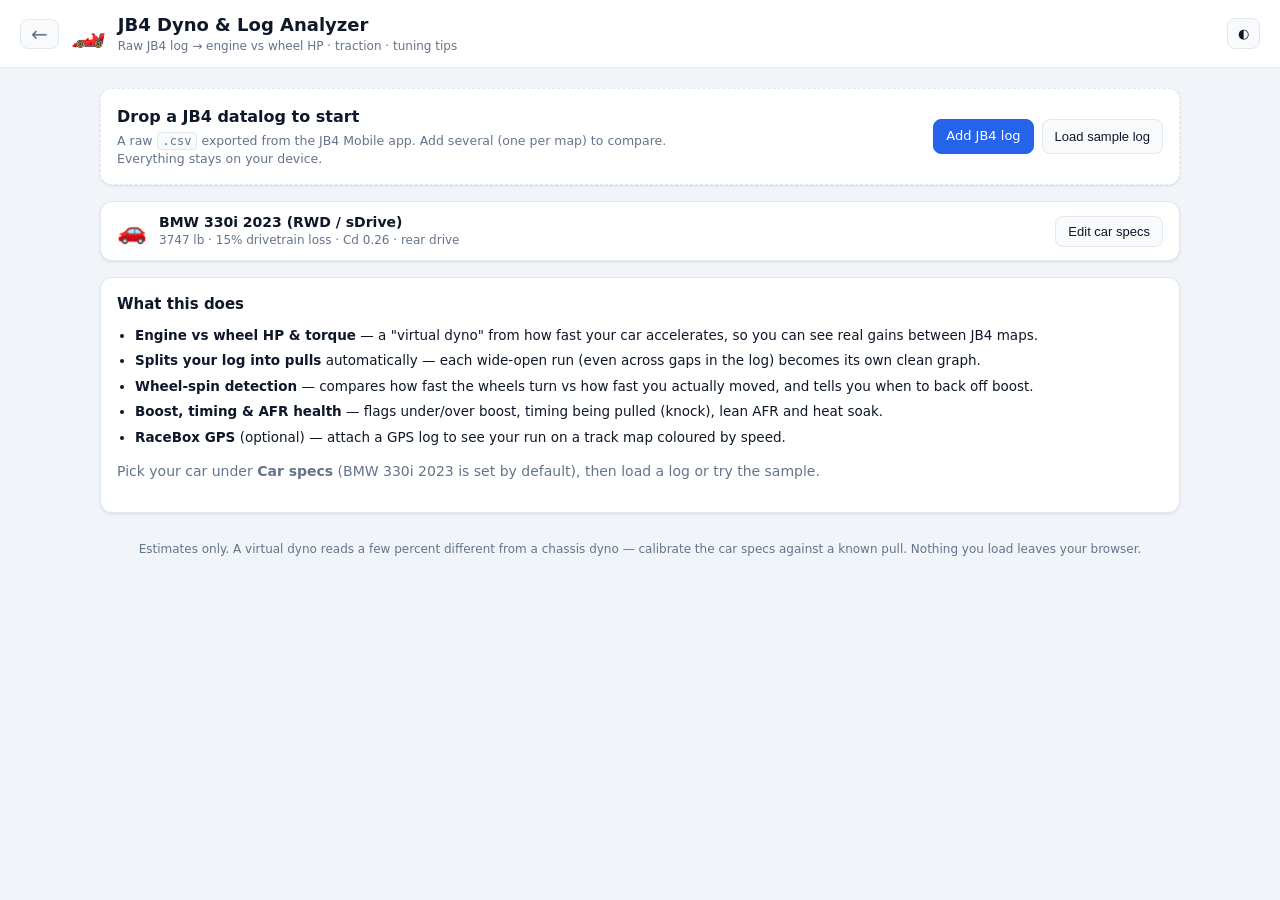
==== commit 828e445d: "jb4: explain every number with inline help and a health guide The tool showed a wall of unexplained " ====
--- a/projects/jb4/index.html
+++ b/projects/jb4/index.html
@@ -132,6 +132,56 @@
 .map-wrap { height: 300px; }
 .chart-offline { display: flex; align-items: center; justify-content: center; height: 100%; color: var(--fg-soft); }
 
+/* ---------- Help tips ---------- */
+.help-host { position: relative; }
+.help-btn {
+  display: inline-flex; align-items: center; justify-content: center;
+  width: 18px; height: 18px; margin-left: 6px; padding: 0; vertical-align: middle;
+  border: 1px solid var(--border); border-radius: 50%; background: var(--panel-2);
+  color: var(--fg-soft); font-size: 11px; font-weight: 700; line-height: 1;
+  cursor: pointer; flex: none;
+}
+.help-btn:hover, .help-btn:focus-visible { background: var(--primary); border-color: var(--primary); color: var(--primary-fg); }
+.help-btn[aria-expanded="true"] { background: var(--primary); border-color: var(--primary); color: var(--primary-fg); }
+.help-bubble {
+  margin-top: 8px; padding: 10px 12px; border-radius: 8px;
+  background: var(--panel-2); border: 1px solid var(--border); border-left: 3px solid var(--primary);
+  font-size: 12.5px; line-height: 1.5; font-weight: 400; text-transform: none; letter-spacing: 0;
+  color: var(--fg); white-space: normal;
+}
+.help-bubble strong { display: block; margin-bottom: 4px; font-size: 13px; }
+.help-bubble p { margin: 6px 0 0; color: var(--fg-soft); }
+.help-tag {
+  display: inline-block; margin-right: 6px; padding: 1px 6px; border-radius: 4px;
+  background: var(--border); color: var(--fg); font-size: 10.5px; font-weight: 700;
+  text-transform: uppercase; letter-spacing: .03em;
+}
+.help-tag.good { background: var(--good); color: #fff; }
+/* The KPI row is a grid — let its bubble span every column so it stays legible
+   on a phone, where each tile is only ~190px wide. */
+.kpi-row > .help-bubble { grid-column: 1 / -1; margin-top: 0; }
+
+/* ---------- Guide ("what do these numbers mean") ---------- */
+.guide summary { cursor: pointer; font-size: 13.5px; }
+.guide summary strong { color: var(--fg); }
+.guide-body h4 { margin: 16px 0 8px; font-size: 13px; }
+.guide-table td { text-align: left; white-space: normal; }
+.guide-table td.name { font-weight: 600; }
+.guide-list { margin: 0; padding-left: 20px; font-size: 13px; }
+.guide-list li { margin-bottom: 5px; }
+
+/* ---------- Session timeline ---------- */
+.timeline .chart-grid { margin-top: 12px; }
+.timeline p { margin: 0; }
+.mini-note { align-self: flex-end; padding-bottom: 6px; font-size: 12px; color: var(--fg-soft); }
+
+/* ---------- Notice banner (part-throttle / no-pull caveats) ---------- */
+.notice { border-left: 3px solid var(--fg-soft); }
+.notice.warn { border-left-color: var(--mid); }
+.notice p { margin: 0 0 8px; font-size: 13px; }
+.notice p:last-child { margin-bottom: 0; }
+.notice .panel-title { margin-bottom: 8px; text-transform: none; font-size: 14px; letter-spacing: 0; color: var(--fg); }
+
 /* ---------- Recommendations ---------- */
 .recs .insight-list { list-style: none; margin: 0; padding: 0; display: flex; flex-direction: column; gap: 8px; }
 .insight { padding: 10px 12px; border-radius: 8px; border-left: 3px solid var(--fg-soft); background: var(--panel-2); }
@@ -316,6 +366,207 @@
 
   return { PRESETS, DEFAULT, G, LB_TO_KG, totalMassKg, tireCirc };
 })();
+
+
+/* ===== src/jb4/js/help.js ===== */
+/*
+ * help.js — Plain-English explanations for every number the tool shows.
+ *
+ * The app throws a lot of jargon at you: rotating-mass factor, Crr, whp vs
+ * crank hp, "timing pulled 4°". Each entry below answers the same three
+ * questions — what is this, what does a healthy car look like, and what do I do
+ * about it — so nothing on screen is a mystery number.
+ *
+ * Health thresholds here are deliberately the same ones analyze.js actually
+ * tests against, so the advice and the findings can never disagree. If you
+ * change a threshold there, change it here too.
+ *
+ * Rendering: every help entry is reached by a "?" button. Buttons work by tap
+ * as well as hover — a lot of this gets read on a phone in a car park, where a
+ * `title=` tooltip would be invisible.
+ */
+const Help = (() => {
+  // key -> { title, what, healthy?, tip? }
+  const HELP = {
+    /* ---------------- headline numbers ---------------- */
+    peakWhp: {
+      title: "Wheel horsepower",
+      what: "Power actually reaching the road, worked out from how hard your car accelerated a known mass against aero and rolling drag. This is the honest number — it's what a rolling-road dyno measures.",
+      healthy: "Whatever your car makes on a good pull. What matters is consistency: the same car on the same map should repeat within a few percent, run to run.",
+      tip: "It reads low if the car specs are wrong (weight especially), if you weren't at full throttle, or if the wheels were spinning. Fix those before chasing the number.",
+    },
+    peakEhp: {
+      title: "Crank horsepower",
+      what: "Wheel horsepower with drivetrain losses added back on, so you can compare against a manufacturer's quoted figure — those are always measured at the engine, before the gearbox and diff take their cut.",
+      healthy: "Compare it to your car's factory rating. A healthy stock car lands near it; a tuned one should be clearly above.",
+      tip: "This number is only as good as the 'Drivetrain loss' setting — it's a straight division. It does not change what the car actually does; it's wheel horsepower wearing a suit.",
+    },
+    peakTq: {
+      title: "Peak torque",
+      what: "The hardest twist the engine produced, in lb-ft. Torque is the shove you feel; horsepower is torque combined with how fast the engine is spinning (hp = torque × rpm ÷ 5252).",
+      healthy: "On a turbo car torque should rise quickly and then hold roughly flat across the middle of the rev range. A sharp peak that collapses usually means boost isn't holding.",
+      tip: "Torque low down comes from boost arriving early — spool. Up top it's about airflow and fuelling.",
+    },
+    maxSlip: {
+      title: "Wheel slip",
+      what: "How much faster the wheels turned than the car actually travelled, comparing engine-RPM-derived speed against your measured speed channel. The gap is rubber going up in smoke instead of into forward motion.",
+      healthy: "Under 8% is treated as clean. Above that the power figures in that rev range are optimistic, because some of the acceleration never happened.",
+      tip: "Use a higher gear (3rd or 4th), roll into the throttle above about 40 mph, or drop a map level. On a cold or damp surface expect more of it.",
+    },
+
+    /* ---------------- health checks ---------------- */
+    boostVsTarget: {
+      title: "Boost vs target",
+      what: "Your actual charge pressure against the boost the JB4 was asking for. The gap between the two is the single most useful health signal on a tuned turbo car.",
+      healthy: "Actual should track target within about 1.5 psi through the pull. Consistently more than that under target, or more than 2 psi over, gets flagged.",
+      tip: "Falling short usually means a boost leak, a loose charge pipe, a tired wastegate, or fuelling limits pulling it back — a smoke test finds most of it. Overshooting stresses the setup and can trip safeties.",
+    },
+    timing: {
+      title: "Ignition timing",
+      what: "How far before top-dead-centre the spark fires, averaged across cylinders. The DME pulls timing back the instant it hears knock, so a sudden drop under boost is the engine protecting itself.",
+      healthy: "Steady, or drifting gently. A drop of 3° or more under boost is flagged as a warning; 6° or more is serious.",
+      tip: "Usual causes are low octane or stale fuel, hot intake temperatures, or simply too aggressive a map. Try better fuel, let it cool, and drop a map level if it repeats.",
+    },
+    afr: {
+      title: "Air/fuel ratio",
+      what: "How much air the engine burned per unit of fuel. Lower numbers are richer — more fuel. Under boost, extra fuel carries heat away and is what keeps pistons intact.",
+      healthy: "Richer than about 12.8:1 at full throttle on pump fuel, or 12.0:1 on an E30-plus ethanol blend.",
+      tip: "Lean spots under boost are the most expensive fault on this page. Check fuel pressure, pump health and injector condition before another full-throttle run.",
+    },
+    iat: {
+      title: "Intake air temperature",
+      what: "How hot the air is by the time it reaches the engine. Hot air is thin air, and the DME also pulls timing to stay safe as it climbs — this is why the fourth pull of the day always feels flat.",
+      healthy: "Below 50°C (122°F). Above that it's flagged, and past 65°C (149°F) you're leaving real power on the table.",
+      tip: "Let the car cool between runs — a few minutes with the bonnet up on a hot day. Back-to-back pulls will always be slower than the first.",
+    },
+
+    /* ---------------- car spec fields ---------------- */
+    curbLb: {
+      title: "Curb weight",
+      what: "What the car weighs empty, with fluids. This feeds the mass × acceleration term, which is the biggest single ingredient in the horsepower estimate.",
+      healthy: "Look up the figure for your exact model and drivetrain. A BMW G20 330i sDrive is around 3580 lb.",
+      tip: "Get this wrong and everything is wrong by the same proportion — 5% heavy here means roughly 5% too much horsepower reported.",
+    },
+    driverLb: {
+      title: "Driver + fuel",
+      what: "You, your passengers, fuel and anything in the boot. Added to curb weight to get the mass the engine actually had to shift.",
+      healthy: "Your weight plus roughly 60-90 lb for a half to full tank.",
+      tip: "Worth setting honestly — 150 lb on a 3600 lb car is about 4% of the total, and it moves the horsepower figure by about the same.",
+    },
+    drivetrainLoss: {
+      title: "Drivetrain loss",
+      what: "The fraction of engine power eaten by the gearbox, driveshaft and diff before it reaches the tyres. Used only to convert wheel horsepower into a crank figure.",
+      healthy: "About 0.15 for a rear-drive automatic, around 0.21 for all-wheel drive. Manuals are usually a little lower.",
+      tip: "Changing this moves the crank number and nothing else — wheel horsepower, the honest measurement, is untouched. Don't tune it to make the total look nicer.",
+    },
+    rotatingFactor: {
+      title: "Rotating-mass factor",
+      what: "An allowance for the fact that the engine also has to spin up wheels, tyres, brake discs and driveshafts — not just push the car forward. Applied as a multiplier on the inertial term.",
+      healthy: "Typically 1.05 to 1.15. The 330i preset uses 1.09.",
+      tip: "Heavy wheels and tyres push it up. It's a small effect next to weight — leave it alone unless you're chasing the last couple of percent.",
+    },
+    finalDrive: {
+      title: "Final drive ratio",
+      what: "The differential's gear ratio, used with the gearbox ratio to turn engine RPM into road speed.",
+      healthy: "Stamped on the diff or in the spec sheet — 3.154 on a G20 330i.",
+      tip: "Only matters when the log has no speed channel. If yours logs speed, the tool calibrates itself from that and mostly ignores this.",
+    },
+    tireCircM: {
+      title: "Tyre rolling circumference",
+      what: "How far the car travels in one wheel rotation, in metres. Converts RPM to road speed, and underpins the wheel-slip cross-check.",
+      healthy: "About 2.02 m for a 225/45R18. It's roughly 2.5% less than the tyre's geometric size, because a loaded tyre squashes.",
+      tip: "Update it if you change wheel or tyre size — otherwise the speed and slip figures drift.",
+    },
+    cd: {
+      title: "Drag coefficient (Cd)",
+      what: "How cleanly the car slips through air. Feeds the aerodynamic drag the engine has to overcome, which grows with the square of speed.",
+      healthy: "0.26 for a G20 3-series. Most modern saloons sit between 0.25 and 0.32.",
+      tip: "Barely matters below about 60 mph, and matters a lot above 100. Roof boxes and open windows make it worse.",
+    },
+    frontalAreaM2: {
+      title: "Frontal area",
+      what: "The size of the hole the car punches through the air, in square metres. Multiplied by Cd for the drag term.",
+      healthy: "Around 2.19 m² for a 3-series. Roughly the car's width times its height, times about 0.85.",
+      tip: "Same story as Cd — only a high-speed effect. Leave it at the preset unless the car is lifted or lowered a lot.",
+    },
+    crr: {
+      title: "Rolling resistance (Crr)",
+      what: "How much the tyres resist rolling, as a fraction of the car's weight. A small, roughly constant drag that's always present.",
+      healthy: "About 0.012 for a performance road tyre on tarmac. Softer or underinflated tyres are higher.",
+      tip: "The smallest term in the calculation. Correct tyre pressures matter more for grip than they do for this number.",
+    },
+    airDensity: {
+      title: "Air density",
+      what: "How thick the air is, in kg per cubic metre. Scales aerodynamic drag, and it's also why the same car makes different power on different days.",
+      healthy: "1.2 kg/m³ at about 20°C at sea level. Hot days and altitude both reduce it.",
+      tip: "Set it lower if you're logging somewhere high or very hot. It's a small correction for the drag term here — the bigger real-world effect is on the engine itself.",
+    },
+
+    /* ---------------- concepts ---------------- */
+    virtualDyno: {
+      title: "How this works",
+      what: "There's no rolling road involved. The tool uses physics: your engine had to accelerate a known mass and overcome aerodynamic and rolling drag, and it knows how quickly the car sped up. Force times speed is power.",
+      healthy: "Expect to land within a few percent of a chassis dyno once the car specs are right.",
+      tip: "Treat these as estimates with consistent units, not certified figures. They're at their best comparing your own runs against each other.",
+    },
+    pullKinds: {
+      title: "What counts as a pull",
+      what: "A dyno pull is one uninterrupted wide-open run in a single gear. The tool finds these automatically, cuts them at gear changes, and rejects rev flares where the car didn't actually speed up — a kickdown, or a slipping converter.",
+      healthy: "Third or fourth gear, flat throttle from about 2000 rpm to redline, no shifts and no lifts.",
+      tip: "If no wide-open run exists, the tool falls back to the best part-throttle climb and says so — those figures are a floor, not your car's peak.",
+    },
+    makingPower: {
+      title: "How to actually gain power",
+      what: "In rough order of how much they matter on a JB4 car: a higher map (more boost), better fuel or a higher ethanol blend, cooler intake air, and then hardware — intake, intercooler, downpipe, turbo.",
+      healthy: "A healthy gain shows up as more boost held steadily, timing that stays put, and AFR that stays rich. All three at once means the car is happy with it.",
+      tip: "Go up one map at a time and log each. If more boost brings timing corrections, lean spots or just more wheelspin, you've found the limit — the next map up will be slower in the real world, not faster.",
+    },
+  };
+
+  const icon = (key) =>
+    HELP[key] ? `<button type="button" class="help-btn" data-help="${key}" aria-expanded="false" aria-label="Explain: ${HELP[key].title}">?</button>` : "";
+
+  function bubbleFor(key) {
+    const h = HELP[key];
+    const bub = document.createElement("div");
+    bub.className = "help-bubble";
+    bub.dataset.key = key;
+    bub.innerHTML =
+      `<strong>${h.title}</strong><p>${h.what}</p>` +
+      (h.healthy ? `<p><span class="help-tag good">Healthy</span>${h.healthy}</p>` : "") +
+      (h.tip ? `<p><span class="help-tag">What to do</span>${h.tip}</p>` : "");
+    return bub;
+  }
+
+  // One delegated listener for the whole page: help buttons come and go with
+  // every re-render, so binding them individually would leak handlers.
+  function install() {
+    document.addEventListener("click", (e) => {
+      const btn = e.target.closest(".help-btn");
+      if (!btn) return;
+      e.preventDefault();
+      e.stopPropagation();
+      const host = btn.closest(".help-host") || btn.parentElement;
+      const key = btn.dataset.help;
+      if (!HELP[key]) return;
+      // A host can serve several buttons (the KPI row shares one), so an open
+      // bubble for a different field switches rather than just closing.
+      const open = host.querySelector(":scope > .help-bubble");
+      if (open) {
+        const sameField = open.dataset.key === key;
+        open.remove();
+        host.querySelectorAll(".help-btn[aria-expanded='true']").forEach((b) => b.setAttribute("aria-expanded", "false"));
+        if (sameField) return;
+      }
+      host.appendChild(bubbleFor(key));
+      btn.setAttribute("aria-expanded", "true");
+    });
+  }
+
+  return { HELP, icon, install };
+})();
+
+if (typeof module !== "undefined" && module.exports) module.exports = Help;
 
 
 /* ===== src/jb4/js/sample.js ===== */
@@ -447,6 +698,10 @@
     ["afr2", /(afr ?2|afr_2|lambda ?2|afr ?b2)/i],
     ["afr", /(^afr$|afr ?1|air ?fuel|lambda)/i],
     ["gear", /(^gear$|gear ?pos)/i],
+    // The JB4 map number the car was running. Matched exactly: in engine logs
+    // "MAP" more often means Manifold Absolute Pressure, and a loose pattern
+    // would also swallow MAF/TMAP columns and corrupt the boost charts.
+    ["jb4Map", /^map$/i],
     ["mph", /(^mph$|^speed$|vehicle ?speed|veh ?spd)/i],
     ["kph", /(^kph|km ?\/?h|kmh)/i],
     ["load", /(^load$|engine ?load|air ?mass)/i],
@@ -542,7 +797,7 @@
       fields: {},
     };
     const FIELDS = ["rpm", "boost", "boostTarget", "ecuPsi", "pedal", "throttle", "iat",
-      "avgIgn", "ignMin", "calcTorque", "afr", "afr2", "gear", "mph", "kph", "load", "e85", "fuelPsi", "waterC", "oilC"];
+      "avgIgn", "ignMin", "calcTorque", "afr", "afr2", "gear", "jb4Map", "mph", "kph", "load", "e85", "fuelPsi", "waterC", "oilC"];
     FIELDS.forEach((f) => {
       if (map[f] != null) rec.fields[f] = dataRows.map((r) => col(r, f));
     });
@@ -590,43 +845,193 @@
     return bounds.filter(([a, b]) => b - a >= 3).map(([a, b], i) => ({ index: i, start: a, end: b }));
   }
 
-  // Find wide-open-throttle pulls inside a [start,end) range: throttle/pedal
-  // high and RPM climbing over a meaningful span. These are what a dyno cares
-  // about; part-throttle cruising in the same segment is ignored.
-  function findPulls(rec, seg) {
+  // Find pulls inside a [start,end) range: throttle/pedal high and RPM climbing
+  // over a meaningful span. A wide-open run is what the dyno really wants, but
+  // plenty of real logs never reach 80% — part-throttle pump runs, short
+  // shifts, a pedal channel scaled 0–1 instead of 0–100, or a firmware whose
+  // throttle column we didn't recognise. Going blank in those cases is the
+  // wrong answer, so we retry with progressively looser gates and tag what we
+  // found; the UI caveats the numbers rather than showing nothing.
+  const PULL_TIERS = [
+    { kind: "wot", wot: 80, hyst: 15, minRise: 1200, minSecs: 0.8 },
+    { kind: "partial", wot: 45, hyst: 15, minRise: 700, minSecs: 0.6 },
+    { kind: "light", wot: 0, hyst: 0, minRise: 400, minSecs: 0.5 }, // wot:0 = ignore throttle
+  ];
+
+  function avgOver(arr, from, to) {
+    let s = 0, c = 0;
+    for (let i = from; i < to; i++) if (Number.isFinite(arr[i])) { s += arr[i]; c++; }
+    return c ? s / c : NaN;
+  }
+  function maxOver(arr, from = 0, to = arr.length) {
+    let m = -Infinity;
+    for (let i = from; i < to; i++) if (Number.isFinite(arr[i]) && arr[i] > m) m = arr[i];
+    return m === -Infinity ? NaN : m;
+  }
+
+  // Which channel means "the driver asked for everything"?
+  //
+  // Pedal position is the honest answer: on a boosted car the DME deliberately
+  // holds the throttle *plate* part-open during a pull — the turbo is doing the
+  // work, so the plate sits at 30-55% while the pedal is flat on the floor.
+  // Reading plate angle makes a genuine wide-open pull look like part throttle
+  // and it never gets detected. So prefer pedal, and fall back to plate angle
+  // only when there's no pedal channel or it never rises enough to be usable.
+  //
+  // Also normalises a 0-1 scaled channel to 0-100 so the percentage gates and
+  // the figures shown to the user mean the same thing on every firmware.
+  function wotChannel(rec) {
+    const pedal = rec.fields.pedal, throttle = rec.fields.throttle;
+    const norm = (a, name) => {
+      const mx = maxOver(a);
+      if (!Number.isFinite(mx)) return null;
+      // A channel topping out at ~1 is a fraction, not a percentage.
+      return { series: mx <= 1.5 ? a.map((v) => v * 100) : a, name, max: mx <= 1.5 ? mx * 100 : mx };
+    };
+    const p = pedal ? norm(pedal, "pedal") : null;
+    const th = throttle ? norm(throttle, "throttle") : null;
+    if (p && (!th || p.max >= 50 || p.max >= th.max)) return p;
+    if (th) return th;
+    return { series: null, name: null, max: NaN };
+  }
+
+  // Contiguous runs of the same JB4 map, so a session that switched maps
+  // mid-log can be split and compared without needing one file per map.
+  function mapRuns(rec) {
+    const m = rec.fields.jb4Map;
+    if (!m) return [];
+    const runs = [];
+    let start = 0;
+    for (let i = 1; i <= m.length; i++) {
+      const ended = i === m.length || (Number.isFinite(m[i]) && m[i] !== m[start]);
+      if (!ended) continue;
+      if (i - start >= 3 && Number.isFinite(m[start])) {
+        runs.push({ map: m[start], start, end: i, tStart: rec.t[start], tEnd: rec.t[i - 1] });
+      }
+      start = i;
+    }
+    return runs;
+  }
+
+  function scanPulls(rec, seg, tier) {
     const { start, end } = seg;
     const rpm = rec.fields.rpm;
-    const wot = rec.fields.throttle || rec.fields.pedal;
+    const wc = wotChannel(rec);
+    const ch = wc.series;
     const t = rec.t;
+    const jb4Map = rec.fields.jb4Map;
+    // No throttle channel (or the tier ignores it) => every sample counts as
+    // "on it" and RPM climb alone decides what's a pull.
+    const gated = !!ch && tier.wot > 0;
     const pulls = [];
-    const WOT = 80; // % considered "on it"
-    const MIN_RPM_RISE = 1200;
-    const MIN_SECS = 0.8;
+
+    // A dyno pull has to be a single gear. Across a shift the RPM drops while
+    // the car keeps accelerating, so both the rpm→speed factor and dv/dt become
+    // meaningless and the resulting "horsepower" is nonsense. Where the log has
+    // a gear channel, end the pull at the shift and let the next gear start a
+    // fresh one.
+    const gear = rec.fields.gear;
+    const gearAt = (k) => (gear && Number.isFinite(gear[k]) && gear[k] > 0 ? Math.round(gear[k]) : null);
+
+    // Within one gear the car's speed rises in step with the revs. When it
+    // doesn't, the revs are climbing for some reason other than the car
+    // accelerating — a kickdown flares the engine 80% while road speed gains
+    // 13%, and a converter/clutch slip does the same. The dyno reads speed from
+    // RPM, so it would score that flare as enormous acceleration (we measured
+    // 880 whp / 2083 lb-ft from one downshift). Require the measured speed to
+    // roughly track the revs before treating a climb as a real pull.
+    const mph = rec.fields.mph;
+    function speedTracksRpm(from, to) {
+      if (!mph) return true; // nothing to cross-check against
+      const v0 = mph[from], v1 = mph[to];
+      if (!Number.isFinite(v0) || !Number.isFinite(v1) || v0 < 5) return true; // standing start
+      const rpmRatio = rpm[to] / rpm[from];
+      if (!(rpmRatio > 1.05)) return true;
+      return v1 / v0 >= 0.7 * rpmRatio; // allow for wheelspin, reject a flare
+    }
 
     let i = start;
     while (i < end) {
-      const onIt = wot ? wot[i] >= WOT : true;
+      const onIt = gated ? ch[i] >= tier.wot : true;
       if (!onIt) { i++; continue; }
       let j = i;
       let lastRise = i;
+      const g0 = gearAt(i);
       while (j + 1 < end) {
-        const stillWot = wot ? wot[j + 1] >= WOT - 15 : true;
+        const stillOn = gated ? ch[j + 1] >= tier.wot - tier.hyst : true;
         const rising = rpm[j + 1] >= rpm[lastRise] - 250; // allow small dips
-        if (!stillWot) break;
+        const g1 = gearAt(j + 1);
+        if (g0 != null && g1 != null && g1 !== g0) break; // shifted — pull ends here
+        if (!stillOn) break;
         if (rpm[j + 1] > rpm[lastRise]) lastRise = j + 1;
         if (!rising && rpm[j + 1] < rpm[lastRise] - 400) break; // clearly done climbing
         j++;
       }
       const rise = rpm[lastRise] - rpm[i];
       const secs = t[j] - t[i];
-      if (rise >= MIN_RPM_RISE && secs >= MIN_SECS) {
-        pulls.push({ start: i, end: Math.min(j + 1, end), rpmStart: rpm[i], rpmEnd: rpm[lastRise], secs });
+      if (rise >= tier.minRise && secs >= tier.minSecs && speedTracksRpm(i, lastRise)) {
+        const stop = Math.min(j + 1, end);
+        pulls.push({ start: i, end: stop, rpmStart: rpm[i], rpmEnd: rpm[lastRise], secs,
+          kind: tier.kind, avgThrottle: ch ? avgOver(ch, i, stop) : NaN, wotChannel: wc.name,
+          map: jb4Map ? Math.round(avgOver(jb4Map, i, stop)) : null, gear: g0,
+          tStart: t[i], tEnd: t[stop - 1] });
         i = j + 1;
       } else {
         i = j > i ? j + 1 : i + 1;
       }
     }
     return pulls;
+  }
+
+  // Single segment, strictest tier that finds anything.
+  function findPulls(rec, seg) {
+    for (const tier of PULL_TIERS) {
+      const found = scanPulls(rec, seg, tier);
+      if (found.length) return found;
+    }
+    return [];
+  }
+
+  // Whole log: pick the tier by looking at every segment together, so one clean
+  // WOT run doesn't get buried under "light" cruise sections from elsewhere in
+  // the same file. Returns the flat [{seg, pull}] list the UI renders.
+  function findPullsAcross(rec, segments) {
+    for (const tier of PULL_TIERS) {
+      const out = [];
+      segments.forEach((seg) => scanPulls(rec, seg, tier).forEach((p) => out.push({ seg: seg.index, pull: p })));
+      if (out.length) return { pulls: out, kind: tier.kind };
+    }
+    return { pulls: [], kind: null };
+  }
+
+  // When even the loosest tier finds nothing, report the numbers the gates
+  // actually looked at so the UI can say *why* instead of just "no pulls".
+  function pullDiagnostics(rec, segments) {
+    const rpm = rec.fields.rpm;
+    const wc = wotChannel(rec);
+    const ch = wc.series;
+    const channel = wc.name;
+    let bestRise = 0, bestSecs = 0;
+    segments.forEach((seg) => {
+      let i = seg.start;
+      while (i < seg.end) {
+        let j = i, lastRise = i;
+        while (j + 1 < seg.end && rpm[j + 1] >= rpm[lastRise] - 400) {
+          if (rpm[j + 1] > rpm[lastRise]) lastRise = j + 1;
+          j++;
+        }
+        const rise = rpm[lastRise] - rpm[i];
+        if (rise > bestRise) { bestRise = rise; bestSecs = rec.t[lastRise] - rec.t[i]; }
+        i = j > i ? j + 1 : i + 1;
+      }
+    });
+    return {
+      channel,
+      maxThrottle: ch ? maxOver(ch) : NaN,
+      maxRpm: maxOver(rpm),
+      biggestRpmRise: bestRise,
+      riseSecs: bestSecs,
+    };
   }
 
   // ---- RaceBox GPS export ----
@@ -669,7 +1074,8 @@
     return out;
   }
 
-  return { parseJB4, parseRaceBox, segment, findPulls, _splitCSVLine: splitCSVLine, _num: num };
+  return { parseJB4, parseRaceBox, segment, findPulls, findPullsAcross, pullDiagnostics,
+    wotChannel, mapRuns, PULL_TIERS, _splitCSVLine: splitCSVLine, _num: num };
 })();
 
 if (typeof module !== "undefined" && module.exports) module.exports = JB4Parse; // for node tests
@@ -897,11 +1303,28 @@
     metrics.peakWhp = dyno.peakWhp;
     metrics.peakEhp = dyno.peakEhp;
     metrics.peakTq = dyno.peakTqEngine;
+    metrics.pullKind = pull.kind || "wot";
+
+    // A pull the detector had to relax its throttle gate for can't show peak
+    // power — say so before the headline number, so it isn't read as the max.
+    if (pull.kind && pull.kind !== "wot") {
+      const thr = Number.isFinite(pull.avgThrottle) ? ` (about ${Math.round(pull.avgThrottle)}% average throttle)` : "";
+      add("warn", "Part-throttle pull — power is a floor, not a peak",
+        `This log had no wide-open run, so the numbers come from the best partial-throttle climb in it${thr}. ` +
+        "Real peak power will be higher. Everything else below — boost vs target, timing, AFR and traction — still reflects what you actually drove. " +
+        "For a comparable number, do one uninterrupted wide-open pull in 3rd or 4th from ~2000 rpm to redline.");
+    }
+
     if (spec.ratedHp && Number.isFinite(dyno.peakEhp.value)) {
+      const partial = pull.kind && pull.kind !== "wot";
       const delta = dyno.peakEhp.value - spec.ratedHp;
       const sign = delta >= 0 ? "+" : "";
-      add("info", `Peak ≈ ${Math.round(dyno.peakWhp.value)} whp / ${Math.round(dyno.peakEhp.value)} crank hp`,
-        `Estimated ${Math.round(dyno.peakEhp.value)} hp at the crank vs a factory rating of ${spec.ratedHp} hp (${sign}${Math.round(delta)}). ` +
+      // Only frame it against the factory rating for a real WOT pull — a
+      // part-throttle run is always "down on power" and the gap means nothing.
+      add("info", `${partial ? "Best seen" : "Peak"} ≈ ${Math.round(dyno.peakWhp.value)} whp / ${Math.round(dyno.peakEhp.value)} crank hp`,
+        (partial
+          ? `Estimated ${Math.round(dyno.peakEhp.value)} hp at the crank at the throttle you used — not comparable to the ${spec.ratedHp} hp factory rating until you log a wide-open pull. `
+          : `Estimated ${Math.round(dyno.peakEhp.value)} hp at the crank vs a factory rating of ${spec.ratedHp} hp (${sign}${Math.round(delta)}). `) +
         `Wheel figure uses a ${Math.round(spec.drivetrainLoss * 100)}% drivetrain loss. Calibrate the car specs against a known dyno pull to tighten this up.`);
     }
 
@@ -1217,6 +1640,16 @@
   const $ = (s, r = document) => r.querySelector(s);
   const el = (tag, cls, html) => { const n = document.createElement(tag); if (cls) n.className = cls; if (html != null) n.innerHTML = html; return n; };
   const fmt = (v, d = 0) => (v == null || !Number.isFinite(v) ? "—" : v.toFixed(d));
+  // How hard the detected pulls were driven (see PULL_TIERS in parse.js).
+  const KIND_LABEL = { wot: "wide-open", partial: "part-throttle", light: "light-throttle" };
+
+  // "map 3 → 5" when the log itself recorded which JB4 map was running.
+  function mapSummary(s) {
+    const runs = JB4Parse.mapRuns(s.rec);
+    if (!runs.length) return "";
+    const maps = [...new Set(runs.map((m) => m.map))];
+    return `<span class="mini-note">${maps.length > 1 ? `maps ${runs.map((m) => m.map).join(" → ")}` : `map ${maps[0]}`}</span>`;
+  }
 
   // ---------- car specs (persisted) ----------
   const SPEC_KEY = "jb4.specs.v1";
@@ -1259,15 +1692,23 @@
     try { rec = JB4Parse.parseJB4(text); }
     catch (e) { alert(`Couldn't read "${name}":\n${e.message}`); return; }
     const segments = JB4Parse.segment(rec);
-    const pulls = [];
-    segments.forEach((seg) => JB4Parse.findPulls(rec, seg).forEach((p) => pulls.push({ seg: seg.index, pull: p })));
-    // pick the strongest-looking pull (widest rpm span) as default
+    // Strict wide-open first; falls back to part/light-throttle climbs so a log
+    // without a proper WOT run still produces something to look at.
+    const { pulls, kind } = JB4Parse.findPullsAcross(rec, segments);
+    // Default to the longest sustained pull. Widest rpm span sounds better but
+    // picks launches out of first gear — short, wheelspin-heavy, and read low;
+    // the longest pull is the one a tuner would actually quote.
     let sel = 0;
     if (pulls.length) {
-      let bestSpan = -1;
-      pulls.forEach((pp, i) => { const span = pp.pull.rpmEnd - pp.pull.rpmStart; if (span > bestSpan) { bestSpan = span; sel = i; } });
-    }
-    const s = { id: nextId++, name, rec, segments, pulls, gps: null, mapLabel: guessMap(name, sessions.length), sel };
+      let best = -1;
+      pulls.forEach((pp, i) => {
+        const score = pp.pull.secs * 1e6 + (pp.pull.rpmEnd - pp.pull.rpmStart); // duration first, span only breaks ties
+        if (score > best) { best = score; sel = i; }
+      });
+    }
+    const s = { id: nextId++, name, rec, segments, pulls, pullKind: kind,
+      diag: pulls.length ? null : JB4Parse.pullDiagnostics(rec, segments),
+      gps: null, mapLabel: guessMap(name, sessions.length), sel };
     sessions.push(s);
     selId = s.id;
     render();
@@ -1394,8 +1835,13 @@
     const sp = spec();
     const overlay = el("div", "modal-overlay");
     const presetOpts = Object.entries(CAR_SPECS.PRESETS).map(([k, v]) => `<option value="${k}" ${k === specState.preset ? "selected" : ""}>${v.label}</option>`).join("");
+    // Show values at the precision the field actually steps in — the computed
+    // tyre circumference is otherwise 2.020695956733857, which reads like a
+    // number you're not allowed to touch.
+    const dp = (step) => (String(step).includes(".") ? String(step).split(".")[1].length : 0);
     const fieldHtml = SPEC_FIELDS.map(([k, label, step]) =>
-      `<label class="fld"><span>${label}</span><input data-k="${k}" type="number" step="${step}" value="${sp[k]}"></label>`).join("");
+      `<div class="fld help-host"><label><span>${label}${Help.icon(k)}</span>` +
+      `<input data-k="${k}" type="number" step="${step}" value="${Number(sp[k]).toFixed(dp(step))}"></label></div>`).join("");
     overlay.innerHTML = `<div class="modal">
       <div class="modal-head"><h3>Car specs</h3><button class="icon-btn" id="mClose">✕</button></div>
       <div class="modal-body">
@@ -1443,7 +1889,7 @@
           ${r.hasTimestamp ? `⏱ timestamp OK` : `⚠ no timestamp (assumed 10 Hz)`}
           · ${fmt(r.duration, 1)}s · ${r.sampleHz ? fmt(r.sampleHz, 0) + " Hz" : "—"}
           · ${s.segments.length} segment${s.segments.length > 1 ? "s" : ""}
-          · ${s.pulls.length} pull${s.pulls.length === 1 ? "" : "s"} · ${chans} channels
+          · ${s.pulls.length ? `${s.pulls.length} ${KIND_LABEL[s.pullKind]} pull${s.pulls.length === 1 ? "" : "s"}` : "no pulls"} · ${chans} channels
         </div>
         <div class="sc-row">
           <label class="mini">Map/label
@@ -1452,8 +1898,10 @@
           ${s.pulls.length ? `<label class="mini">Pull
             <select class="mini-input sc-pull">${s.pulls.map((pp, i) => {
               const rs = Math.round(pp.pull.rpmStart), re = Math.round(pp.pull.rpmEnd);
-              return `<option value="${i}" ${i === s.sel ? "selected" : ""}>seg ${pp.seg + 1}: ${rs}–${re} rpm (${fmt(pp.pull.secs, 1)}s)</option>`;
-            }).join("")}</select></label>` : `<span class="muted small">no wide-open pulls found</span>`}
+              const mp = pp.pull.map != null ? `map ${pp.pull.map} · ` : "";
+              return `<option value="${i}" ${i === s.sel ? "selected" : ""}>${mp}${Math.round(pp.pull.tStart)}s: ${rs}–${re} rpm (${fmt(pp.pull.secs, 1)}s)</option>`;
+            }).join("")}</select></label>` : `<span class="muted small">no rpm climb found — see below</span>`}
+          ${mapSummary(s)}
           <label class="mini gps-label">${s.gps ? `🛰 ${s.gpsName} (${s.gps.n} pts)` : "RaceBox GPS"}
             <label class="btn tiny">${s.gps ? "Replace" : "Attach"}<input type="file" accept=".csv" hidden class="sc-gps"></label>
           </label>
@@ -1473,22 +1921,25 @@
   /* ---------- results for the selected session ---------- */
   function renderResults(s) {
     const sec = el("section", "results");
-    if (!s.pulls.length) {
-      sec.appendChild(el("div", "panel", `<div class="panel-title">${s.name}</div><p class="muted">No wide-open-throttle pulls were detected in this log. The dyno needs a run where you hold full throttle and the RPM climbs. You can still see the raw log had ${s.rec.n} rows across ${s.segments.length} segment(s).</p>`));
-      return sec;
-    }
+    if (!s.pulls.length) return renderOverview(s);
     const res = resultFor(s, s.sel);
     const d = res.dyno;
+    const partial = s.pullKind !== "wot";
+    const note = partial ? " · part-throttle, not a max-power run" : "";
 
     // KPI row
-    const kpis = el("div", "kpi-row");
-    const kpi = (val, unit, label, sub) => `<div class="kpi"><div class="kpi-value">${val}<span class="u"> ${unit}</span></div><div class="kpi-label">${label}</div>${sub ? `<div class="kpi-sub">${sub}</div>` : ""}</div>`;
+    // The row, not each tile, is the help host: a tile is only ~190px wide on a
+    // phone, so the bubble is appended across the full row instead.
+    const kpis = el("div", "kpi-row help-host");
+    const kpi = (val, unit, label, sub, help) => `<div class="kpi"><div class="kpi-value">${val}<span class="u"> ${unit}</span></div><div class="kpi-label">${label}${Help.icon(help)}</div>${sub ? `<div class="kpi-sub">${sub}</div>` : ""}</div>`;
     kpis.innerHTML =
-      kpi(fmt(d.peakWhp.value), "whp", "Peak wheel HP", `@ ${fmt(d.peakWhp.rpm)} rpm`) +
-      kpi(fmt(d.peakEhp.value), "hp", "Peak crank HP", `est. at engine`) +
-      kpi(fmt(d.peakTqEngine.value), "lb-ft", "Peak torque", `@ ${fmt(d.peakTqEngine.rpm)} rpm`) +
-      kpi(d.hasMeasuredSpeed ? fmt(d.maxSlip) : "—", "%", "Max wheel slip", d.hasMeasuredSpeed ? "vs measured speed" : "no speed channel");
+      kpi(fmt(d.peakWhp.value), "whp", partial ? "Wheel HP (best seen)" : "Peak wheel HP", `@ ${fmt(d.peakWhp.rpm)} rpm${note}`, "peakWhp") +
+      kpi(fmt(d.peakEhp.value), "hp", partial ? "Crank HP (best seen)" : "Peak crank HP", `est. at engine`, "peakEhp") +
+      kpi(fmt(d.peakTqEngine.value), "lb-ft", partial ? "Torque (best seen)" : "Peak torque", `@ ${fmt(d.peakTqEngine.rpm)} rpm`, "peakTq") +
+      kpi(d.hasMeasuredSpeed ? fmt(d.maxSlip) : "—", "%", "Max wheel slip", d.hasMeasuredSpeed ? "vs measured speed" : "no speed channel", "maxSlip");
     sec.appendChild(kpis);
+
+    if (partial) sec.appendChild(renderPartialBanner(s));
 
     const head = el("div", "results-head");
     head.innerHTML = `<h2>${s.name} · ${s.mapLabel}</h2><div class="muted small">Gear ${d.speed.gear} (${d.speed.source}) · ${d.hasMeasuredSpeed ? "slip check active" : "no slip check"}</div>`;
@@ -1496,12 +1947,12 @@
 
     // chart cards
     const grid = el("div", "chart-grid");
-    grid.appendChild(chartCard("HP · engine vs wheel", "cHp", "Horsepower at the crank and at the wheels across the rev range."));
-    grid.appendChild(chartCard("Torque · engine vs wheel", "cTq", "Torque (lb-ft). Torque × RPM ÷ 5252 = HP."));
-    if (s.rec.fields.boost) grid.appendChild(chartCard("Boost vs target", "cBoost", "Actual boost against the JB4's own target. Gaps mean a leak or boost control issue."));
-    if (s.rec.fields.avgIgn) grid.appendChild(chartCard("Ignition timing", "cIgn", "Average advance. Sharp drops under boost can mean knock correction."));
-    if (s.rec.fields.afr) grid.appendChild(chartCard("Air/fuel ratio", "cAfr", "Lower = richer (safer under boost). Leaner than ~12.8 at WOT is worth watching."));
-    if (d.hasMeasuredSpeed) grid.appendChild(chartCard("Wheel slip", "cSlip", "How much faster the wheels spun than the car actually moved."));
+    grid.appendChild(chartCard("HP · engine vs wheel", "cHp", "Horsepower at the crank and at the wheels across the rev range.", "peakWhp"));
+    grid.appendChild(chartCard("Torque · engine vs wheel", "cTq", "Torque (lb-ft). Torque × RPM ÷ 5252 = HP.", "peakTq"));
+    if (s.rec.fields.boost) grid.appendChild(chartCard("Boost vs target", "cBoost", "Actual boost against the JB4's own target. Gaps mean a leak or boost control issue.", "boostVsTarget"));
+    if (s.rec.fields.avgIgn) grid.appendChild(chartCard("Ignition timing", "cIgn", "Average advance. Sharp drops under boost can mean knock correction.", "timing"));
+    if (s.rec.fields.afr) grid.appendChild(chartCard("Air/fuel ratio", "cAfr", "Lower = richer (safer under boost). Leaner than ~12.8 at WOT is worth watching.", "afr"));
+    if (d.hasMeasuredSpeed) grid.appendChild(chartCard("Wheel slip", "cSlip", "How much faster the wheels spun than the car actually moved.", "maxSlip"));
     sec.appendChild(grid);
 
     // GPS track map
@@ -1510,6 +1961,9 @@
       card.innerHTML = `<div class="card-head"><h3>Where you drove (RaceBox GPS)</h3><span class="muted">coloured by speed</span></div><div class="canvas-wrap map-wrap"><canvas id="cTrack"></canvas></div>`;
       sec.appendChild(card);
     }
+
+    sec.appendChild(renderTimeline(s));
+    sec.appendChild(renderGuide());
 
     // recommendations
     const rec = el("div", "panel recs");
@@ -1525,20 +1979,179 @@
     return sec;
   }
 
+  // Shown when the log had no wide-open run and we fell back to a looser tier.
+  // The curves, boost/timing/AFR health and slip are all still meaningful — it's
+  // only the headline power number that shouldn't be read as the car's max.
+  function renderPartialBanner(s) {
+    const p = s.pulls[s.sel].pull;
+    const thr = Number.isFinite(p.avgThrottle) ? `${Math.round(p.avgThrottle)}% average ${s.rec.fields.throttle ? "throttle" : "pedal"}` : "no throttle channel logged";
+    const light = s.pullKind === "light";
+    const b = el("div", "panel notice warn");
+    b.innerHTML = `<div class="panel-title">⚠️ ${light ? "No real throttle application in this log" : "Part-throttle pull — power reads low"}</div>
+      <p class="muted">Nothing in this log reached wide-open throttle, so the dyno used ${light ? "the strongest RPM climb it could find" : "the best part-throttle pull"} (${thr}, ${Math.round(p.rpmStart)}–${Math.round(p.rpmEnd)} rpm over ${fmt(p.secs, 1)}s).
+      <strong>Treat the HP and torque figures as a floor, not your car's peak</strong> — at partial throttle the engine simply isn't making full power.
+      The curve shapes, boost vs target, timing, AFR and wheel-slip checks below are still valid for what you drove.</p>
+      <p class="muted small">For a proper number: from a roll in 3rd or 4th, floor it from about 2000 rpm to redline in one go, with no shifts or lifts.${s.rec.fields.throttle || s.rec.fields.pedal ? "" : " Also enable throttle/pedal logging in the JB4 app so pulls can be detected properly."}</p>`;
+    return b;
+  }
+
+  // Last resort: not even a 400 rpm climb anywhere. Rather than a dead end,
+  // show the raw log over time plus what the detector actually measured, so
+  // it's obvious whether the log is the problem or the channel mapping is.
+  function renderOverview(s) {
+    const sec = el("section", "results");
+    const d = s.diag || JB4Parse.pullDiagnostics(s.rec, s.segments);
+    const r = s.rec;
+    const thr = Number.isFinite(d.maxThrottle)
+      ? `peak ${d.channel} was ${Math.round(d.maxThrottle)}${d.maxThrottle <= 1.5 ? " (0–1 scale?)" : "%"}`
+      : "this log has no throttle or pedal channel";
+
+    const p = el("div", "panel notice warn");
+    p.innerHTML = `<div class="panel-title">⚠️ No pull to dyno in this log</div>
+      <p class="muted">The dyno needs the RPM to climb under throttle. Here the biggest continuous RPM rise was
+      <strong>${Math.round(d.biggestRpmRise)} rpm</strong> over ${fmt(d.riseSecs, 1)}s (max ${Math.round(d.maxRpm)} rpm), and ${thr}.
+      That reads as cruising or idling rather than a run.</p>
+      <p class="muted small">Log again with a wide-open pull — 3rd or 4th gear, floor it from ~2000 rpm to redline without lifting.
+      ${d.maxThrottle <= 1.5 && d.channel ? "If your throttle channel really is 0–1 rather than 0–100, that's a scaling quirk worth reporting. " : ""}Everything the log <em>did</em> capture is plotted below.</p>`;
+    sec.appendChild(p);
+
+    const head = el("div", "results-head");
+    head.innerHTML = `<h2>${s.name} · raw log</h2><div class="muted small">${r.n} rows · ${fmt(r.duration, 1)}s · ${s.segments.length} segment${s.segments.length > 1 ? "s" : ""} · ${Object.keys(r.fields).length} channels</div>`;
+    sec.appendChild(head);
+
+    const grid = el("div", "chart-grid");
+    OVERVIEW_CHARTS.forEach((c) => { if (overviewSeries(r, c)) grid.appendChild(chartCard(c.title, c.id, c.sub, c.help)); });
+    sec.appendChild(grid);
+
+    if (s.gps) {
+      const card = el("div", "card wide");
+      card.innerHTML = `<div class="card-head"><h3>Where you drove (RaceBox GPS)</h3><span class="muted">coloured by speed</span></div><div class="canvas-wrap map-wrap"><canvas id="cTrack"></canvas></div>`;
+      sec.appendChild(card);
+    }
+    return sec;
+  }
+
+  /* ---------- session timeline (whole log, time on x) ---------- */
+  // The per-pull charts are all RPM-on-x, which hides anything that only shows
+  // up *across* a session: intake temps climbing pull after pull, boost falling
+  // off as things heat up, or where the map was switched. This plots the whole
+  // log against time with the detected pulls picked out.
+  function renderTimeline(s) {
+    const r = s.rec;
+    const runs = JB4Parse.mapRuns(r);
+    const multiMap = runs.length > 1;
+    const sec = el("section", "panel timeline");
+    const bits = [`${s.pulls.length} pull${s.pulls.length === 1 ? "" : "s"}`];
+    if (s.segments.length > 1) bits.push(`${s.segments.length} segments`);
+    if (runs.length) bits.push(multiMap ? `maps ${runs.map((m) => m.map).join(" → ")}` : `map ${runs[0].map}`);
+    sec.appendChild(el("div", "panel-title", `Session timeline · ${bits.join(" · ")}`));
+    sec.appendChild(el("p", "muted small", multiMap
+      ? "The whole log against time. Pulls are picked out in colour, and the map changes part-way through — each map's best pull is compared below."
+      : "The whole log against time. Pulls are picked out in colour, so you can see how intake temps and boost held up across the session."));
+
+    const grid = el("div", "chart-grid");
+    TIMELINE_CHARTS.forEach((c) => {
+      if (c.id === "tMap" && !multiMap) return; // only interesting when it changes
+      if (overviewSeries(r, c)) grid.appendChild(chartCard(c.title, c.id, c.sub, c.help));
+    });
+    sec.appendChild(grid);
+    return sec;
+  }
+
+  const TIMELINE_CHARTS = [
+    { fields: ["rpm"], id: "tRpm", title: "RPM & pulls over time", sub: "Whole session; each detected pull highlighted.", color: "#94a3b8", pulls: true, help: "pullKinds" },
+    { fields: ["iat"], id: "tIat", title: "Intake air temp over time", sub: "Heat soak — if this climbs pull after pull, later runs lose power.", color: "#dc2626", help: "iat" },
+    { fields: ["boost"], id: "tBoost", title: "Boost over time", sub: "Boost consistency across the session.", color: "#2563eb", also: "boostTarget", help: "boostVsTarget" },
+    { fields: ["pedal"], id: "tPedal", title: "Pedal vs throttle over time", sub: "Driver demand against throttle-plate angle. On a boosted car the plate stays part-closed at full pedal.", color: "#7c3aed", also: "throttle", help: "pullKinds" },
+    { fields: ["afr"], id: "tAfr", title: "AFR over time", sub: "Lower = richer.", color: "#059669", help: "afr" },
+    { fields: ["avgIgn"], id: "tIgn", title: "Ignition timing over time", sub: "Average advance across the session.", color: "#d97706", help: "timing" },
+    { fields: ["jb4Map"], id: "tMap", title: "JB4 map over time", sub: "Which map was running when.", color: "#0891b2" },
+  ];
+
+  // Time-series charts for the no-pull overview (drawn in drawAll). Each entry
+  // lists the channels it can use, in preference order.
+  const OVERVIEW_CHARTS = [
+    { fields: ["rpm"], id: "oRpm", title: "RPM over time", sub: "The whole log. A pull looks like a steep, uninterrupted climb.", color: "#2563eb" },
+    { fields: ["throttle", "pedal"], id: "oThr", title: "Throttle over time", sub: "Wide open is ~80–100%. The dyno looks for sustained high throttle.", color: "#7c3aed", help: "pullKinds" },
+    { fields: ["boost"], id: "oBoost", title: "Boost over time", sub: "Charge pressure across the log.", color: "#059669" },
+    { fields: ["mph"], id: "oMph", title: "Speed over time", sub: "Measured speed channel.", color: "#d97706" },
+    { fields: ["avgIgn"], id: "oIgn", title: "Ignition timing over time", sub: "Average advance.", color: "#dc2626", help: "timing" },
+    { fields: ["afr"], id: "oAfr", title: "AFR over time", sub: "Lower = richer.", color: "#0891b2", help: "afr" },
+  ];
+  const overviewSeries = (rec, c) => { for (const f of c.fields) if (rec.fields[f]) return rec.fields[f]; return null; };
+
+  // A collapsed cheat-sheet: is my car healthy, and how do I go faster. The
+  // numbers here are the same ones analyze.js tests against, so the guide and
+  // the findings above it can't drift apart.
+  function renderGuide() {
+    const d = el("details", "panel guide");
+    d.innerHTML = `<summary><strong>What do these numbers mean?</strong> — health ranges and how to gain power</summary>
+      <div class="guide-body">
+        <h4>Is the car healthy?</h4>
+        <table class="data-table guide-table"><thead><tr><th>What</th><th>Healthy</th><th>If it's not</th></tr></thead><tbody>
+          <tr><td class="name">Boost vs target</td><td>within ~1.5 psi</td><td>Leak, loose charge pipe, tired wastegate, or fuelling limits. Smoke-test it.</td></tr>
+          <tr><td class="name">Ignition timing</td><td>steady; drops under 3°</td><td>Knock correction — low octane, hot intake air, or too aggressive a map.</td></tr>
+          <tr><td class="name">AFR at full throttle</td><td>richer than 12.8 (12.0 on E30+)</td><td>Lean under boost is the expensive one. Check fuel pressure and pump before another pull.</td></tr>
+          <tr><td class="name">Intake air temp</td><td>below 50°C / 122°F</td><td>Heat soak. Let it cool between runs; back-to-back pulls always fade.</td></tr>
+          <tr><td class="name">Wheel slip</td><td>under 8%</td><td>Power going to smoke. Higher gear, roll in above ~40 mph, or drop a map.</td></tr>
+        </tbody></table>
+        <h4>How to actually gain power</h4>
+        <ol class="guide-list">
+          <li><strong>A higher JB4 map</strong> — more boost, the biggest single step. Go up one at a time and log each one.</li>
+          <li><strong>Better fuel</strong> — higher octane, or an ethanol blend if your setup supports it. Often worth more than the next map up.</li>
+          <li><strong>Cooler intake air</strong> — free power you already own. Watch the intake-temp graph across a session.</li>
+          <li><strong>Traction</strong> — if slip is high you're already past what the tyres will take; more boost won't make you faster.</li>
+          <li><strong>Hardware</strong> — intake, intercooler, downpipe, turbo. Only after the above are clean.</li>
+        </ol>
+        <p class="muted small">A gain is real when boost holds steadily, timing stays put and AFR stays rich — all three at once. If more boost brings timing corrections, lean spots or just wheelspin, you've found the limit and the next map up will be slower in the real world.</p>
+        <div class="muted small help-host">Every number here is an estimate from your log, not a certified dyno figure. They're at their most useful comparing your own runs against each other. ${Help.icon("virtualDyno")}</div>
+      </div>`;
+    return d;
+  }
+
   function fndClass(l) { return l === "bad" ? "bad" : l === "warn" ? "warn" : l === "good" ? "good" : "info"; }
   function icon(l) { return l === "bad" ? "⛔" : l === "warn" ? "⚠️" : l === "good" ? "✅" : "ℹ️"; }
 
-  function chartCard(title, id, sub) {
+  function chartCard(title, id, sub, help) {
     const c = el("div", "card");
-    c.innerHTML = `<div class="card-head"><h3>${title}</h3></div><div class="canvas-wrap"><canvas id="${id}"></canvas></div>${sub ? `<div class="card-foot muted">${sub}</div>` : ""}`;
+    c.innerHTML = `<div class="card-head help-host"><h3>${title}${help ? Help.icon(help) : ""}</h3></div><div class="canvas-wrap"><canvas id="${id}"></canvas></div>${sub ? `<div class="card-foot muted">${sub}</div>` : ""}`;
     return c;
   }
 
   /* ---------- compare across maps ---------- */
+  // Build the comparison entries. A log that switched JB4 maps mid-session is
+  // split into one entry per map using the log's own map channel, so a single
+  // file can be compared against itself instead of needing one file per map.
+  function compareItems() {
+    const out = [];
+    sessions.filter((s) => s.pulls.length).forEach((s) => {
+      const maps = [...new Set(s.pulls.map((pp) => pp.pull.map).filter((m) => m != null))].sort((a, b) => a - b);
+      const push = (idx, label) => {
+        const r = resultFor(s, idx);
+        out.push({ label: s.pullKind === "wot" ? label : `${label} (${KIND_LABEL[s.pullKind]})`,
+          name: s.name, dyno: r.dyno, analysis: r.analysis });
+      };
+      if (maps.length >= 2) {
+        maps.forEach((m) => {
+          let best = -1, bestSpan = -1;
+          s.pulls.forEach((pp, i) => {
+            if (pp.pull.map !== m) return;
+            const span = pp.pull.rpmEnd - pp.pull.rpmStart;
+            if (span > bestSpan) { bestSpan = span; best = i; }
+          });
+          if (best >= 0) push(best, `Map ${m}`);
+        });
+      } else {
+        // Single map (or none logged): keep the user's editable label.
+        push(s.sel, s.mapLabel);
+      }
+    });
+    return out;
+  }
+
   function renderCompare() {
-    const withRes = sessions.filter((s) => s.pulls.length);
-    if (withRes.length < 2) return null;
-    const items = withRes.map((s) => { const r = resultFor(s, s.sel); return { label: s.mapLabel, name: s.name, dyno: r.dyno, analysis: r.analysis }; });
+    const items = compareItems();
+    if (items.length < 2) return null;
     const cmp = Analyze.compareSessions(items);
     if (!cmp) return null;
 
@@ -1560,6 +2173,29 @@
     sec.appendChild(ul);
     renderCompare._items = items;
     return sec;
+  }
+
+  // Timeline charts: the full channel against time, plus one extra dataset per
+  // detected pull so the runs stand out from the cruising in between.
+  function drawTimeline(s) {
+    const C = JB4Charts, P = C.pts, r = s.rec, t = r.t;
+    const multiMap = JB4Parse.mapRuns(r).length > 1;
+    TIMELINE_CHARTS.forEach((c) => {
+      if (c.id === "tMap" && !multiMap) return;
+      const series = overviewSeries(r, c);
+      if (!series) return;
+      const ds = [{ label: c.title.replace(" over time", "").replace(" & pulls", ""), points: P(t, series), color: c.color, width: c.pulls ? 1.5 : 2 }];
+      const extra = c.also && r.fields[c.also];
+      if (extra) ds.push({ label: c.also === "boostTarget" ? "Target" : "Throttle plate", points: P(t, extra), color: "#94a3b8", dash: [6, 4], width: 1.5 });
+      if (c.pulls) {
+        s.pulls.forEach((pp, i) => {
+          const a = pp.pull.start, b = pp.pull.end;
+          ds.push({ label: `Pull ${i + 1}${pp.pull.map != null && multiMap ? ` (map ${pp.pull.map})` : ""}`,
+            points: P(t.slice(a, b), series.slice(a, b)), color: C.PALETTE[i % C.PALETTE.length], width: 3 });
+        });
+      }
+      C.xyLine(c.id, ds, { xTitle: "seconds", beginAtZero: false });
+    });
   }
 
   /* ---------- draw all charts ---------- */
@@ -1594,6 +2230,16 @@
       }
       if (d.hasMeasuredSpeed) C.xyLine("cSlip", [{ label: "Wheel slip %", points: P(rpmSlice, d.per.slip), color: "#dc2626", fill: true, width: 2 }], { xTitle: "RPM", yTitle: "slip %" });
       if (s.gps) C.trackMap("cTrack", s.gps, s.gps.speedMps.map((v) => (Number.isFinite(v) ? v * 2.23694 : NaN)), "mph");
+      drawTimeline(s);
+    } else if (s) {
+      // no-pull overview: raw channels against time
+      const C = JB4Charts, P = C.pts;
+      OVERVIEW_CHARTS.forEach((c) => {
+        const series = overviewSeries(s.rec, c);
+        if (series) C.xyLine(c.id, [{ label: c.title.replace(" over time", ""), points: P(s.rec.t, series), color: c.color, width: 2 }],
+          { xTitle: "seconds", beginAtZero: false });
+      });
+      if (s.gps) C.trackMap("cTrack", s.gps, s.gps.speedMps.map((v) => (Number.isFinite(v) ? v * 2.23694 : NaN)), "mph");
     }
 
     // compare charts
@@ -1609,6 +2255,7 @@
      INIT
      ========================================================= */
   initTheme();
+  Help.install();
   render();
 })();
 
